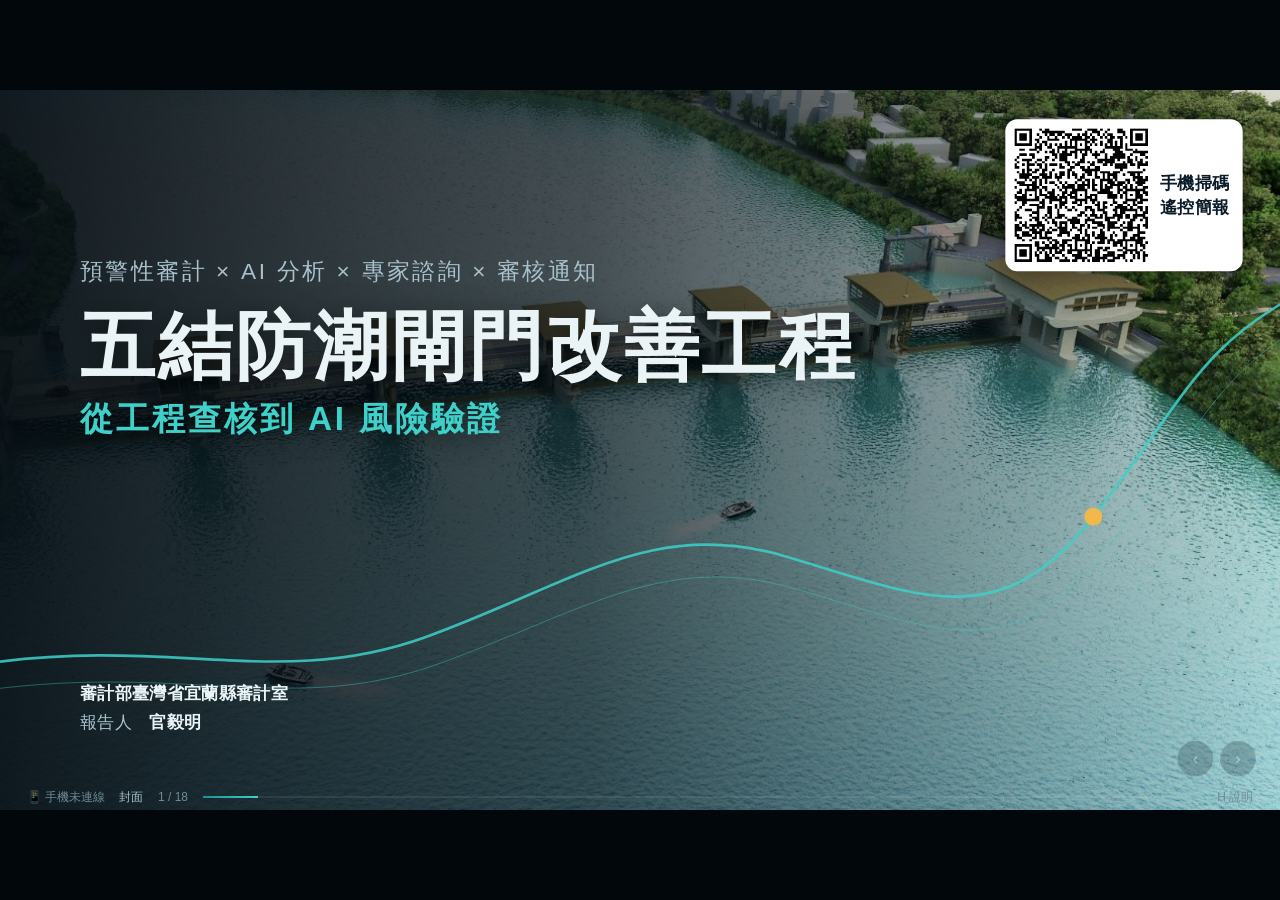
==== wujie-floodgate/index.html @ db0d7dbb "feat(wujie-floodgate): 手機可遙控 3D 模型，修正遙控器捲動與說明框 - 模型頁：手機可切換情境／視角、拖曳旋轉、縮放、開啟查核點 - 遙控器按上一步／下一步不再自動捲動；減少" ====
<!doctype html>
<html lang="zh-Hant-TW">
<head>
<meta charset="utf-8">
<meta name="viewport" content="width=device-width, initial-scale=1">
<title>五結防潮閘門改善工程｜從工程查核到 AI 風險驗證</title>
<link rel="icon" href="data:,">
<link rel="stylesheet" href="style.css">
</head>
<body>
<div id="viewport"><div id="stage">

<!-- ============ 1 封面 ============ -->
<section class="slide" id="s-cover" data-sec="封面" data-notes="主席、各位長官、同仁好。今天以宜蘭縣政府辦理的「五結防潮閘門改善工程」為例，說明我們如何從施工品質查核出發，運用 AI 與 3D 模型擴大風險洞察，再經專家驗證，最後形成審核通知。
・核心敘事：現場查核 → AI → 專家 → 審計判斷 → 審核通知">
  <div class="qrcard an fade" style="--d:1.2s"><div class="qrbox" data-size="200"></div><div class="qrtxt">手機掃碼<br>遙控簡報</div></div>
  <div class="bgimg kenburns" style="background-image:url(img/birdseye.jpg);--kb:24s"></div>
  <div class="shade"></div>
  <svg class="river" viewBox="0 0 1920 1080" fill="none">
    <path class="draw" style="--len:2600;--dur:4s;--d:.4s" d="M-20 860 C 260 820, 420 900, 640 820 S 980 640, 1180 700 S 1500 820, 1640 640 S 1800 380, 1960 300" stroke="#3fd0c9" stroke-width="4" stroke-linecap="round" opacity=".85"/>
    <path class="draw" style="--len:2600;--dur:4.6s;--d:.9s" d="M-20 900 C 280 860, 440 940, 660 860 S 1000 690, 1200 750 S 1520 870, 1660 690 S 1820 430, 1960 350" stroke="#3fd0c9" stroke-width="1.5" opacity=".4"/>
    <circle class="an fade" style="--d:3.6s" cx="1640" cy="640" r="12" fill="#f2b84b"/>
    <circle class="pulse" cx="1640" cy="640" r="12" fill="none" stroke="#f2b84b" stroke-width="3"/>
  </svg>
  <div class="t1">
    <div class="sub an" style="--d:.5s">預警性審計 × AI 分析 × 專家諮詢 × 審核通知</div>
    <h1 class="an" style="--d:.9s">五結防潮閘門改善工程<small>從工程查核到 AI 風險驗證</small></h1>
  </div>
  <div class="meta an" style="--d:1.6s">
    <b>審計部臺灣省宜蘭縣審計室</b><br>
    報告人　<b>官毅明</b>
  </div>
</section>

<!-- ============ 2 故事線 ============ -->
<section class="slide" id="s-story" data-sec="故事線" data-auto-story="1" data-notes="今天的報告不依行政文件順序，而是以案例紀錄的方式，沿著九個節點說明：為什麼查、工程是什麼、有哪些風險、現場發現什麼、如何導入 AI、專家怎麼驗證、如何形成審計判斷、審核通知提出什麼，以及希望促成的改善。重點不是展示 AI，而是說明審計人員如何用 AI 擴大風險洞察。">
  <div class="pad">
    <div class="kicker an"><span class="no">01</span>STORYLINE</div>
    <h2 class="title an" style="--d:.15s">從一個工地，追問到整條河的<em>防洪韌性</em></h2>
  </div>
  <div class="story">
    <svg width="1620" height="200" style="position:absolute;left:0;top:0" fill="none">
      <path class="draw" style="--len:1800;--dur:4.4s;--d:.4s" d="M0 55 H1620" stroke="#1d8f9a" stroke-width="4"/>
    </svg>
    <div class="node" style="left:0"><div class="dot">1</div><b>為什麼查</b><span>風險訊號</span></div>
    <div class="node" style="left:12.5%"><div class="dot">2</div><b>工程是什麼</b><span>規模與功能</span></div>
    <div class="node" style="left:25%"><div class="dot">3</div><b>有哪些風險</b><span>規劃・經濟・系統</span></div>
    <div class="node" style="left:37.5%"><div class="dot">4</div><b>現場發現</b><span>計價・品管・施工</span></div>
    <div class="node" style="left:50%"><div class="dot">5</div><b>導入 AI</b><span>3D 風險篩檢</span></div>
    <div class="node" style="left:62.5%"><div class="dot">6</div><b>專家驗證</b><span>Human in the Loop</span></div>
    <div class="node" style="left:75%"><div class="dot">7</div><b>審計判斷</b><span>證據分級</span></div>
    <div class="node gold" style="left:87.5%"><div class="dot">8</div><b>審核通知</b><span>三大改善方向</span></div>
    <div class="node gold" style="left:100%"><div class="dot">9</div><b>促成改善</b><span>長期防洪禦潮</span></div>
  </div>
  <div class="position-note an" style="--d:4.8s;bottom:120px">不是為了展示 AI，而是說明審計人員如何以 AI 擴大風險洞察，再經專家驗證，形成可落實的改善建議</div>
</section>

<!-- ============ 3 調查緣起 ============ -->
<section class="slide" id="s-why" data-sec="調查緣起" data-notes="本案是依115年度查核工作計畫，從公共工程雲端服務網篩選決標金額1,000萬元以上工程選出。這個工程決標12億7,752萬餘元，變更設計後增至16億119萬餘元，工期展延至116年11月10日。更值得注意的是，開工以來監造專技人員及專職品管人員更迭達9人次，不利品質控管。我們在115年8月17、18日實地查核，當時實際進度50.378%，略超前預定。">
  <div class="pad">
    <div class="kicker an"><span class="no">02</span>WHY THIS PROJECT</div>
    <h2 class="title an" style="--d:.15s">調查緣起：大型水利工程出現<em>多重風險訊號</em></h2>
  </div>
  <div class="grid3">
    <div class="card stat an" style="--d:.4s"><div class="k">決標金額 → 變更後經費</div><div class="v"><span class="count" data-to="16.01" data-dec="2">0</span><small>億元</small></div><div class="d">決標 12億7,752萬餘元（112年9月13日，最有利標）<br>變更設計後增至 16億119萬餘元</div></div>
    <div class="card stat warn an" style="--d:.6s"><div class="k">監造專技及專職品管人員更迭</div><div class="v"><span class="count" data-to="9">0</span><small>人次</small></div><div class="d">自113年2月16日開工起累計<br>不利工程品質控管</div></div>
    <div class="card stat teal an" style="--d:.8s"><div class="k">實際進度（115年8月17日查核日）</div><div class="v"><span class="count" data-to="50.378" data-dec="3">0</span><small>%</small></div><div class="d">預定 48.097%，超前 2.281 個百分點<br>（工期已變更追加 90 天）</div></div>
  </div>
  <svg class="timeline" viewBox="0 0 1680 150" fill="none">
    <path class="draw" style="--len:1700;--dur:2.6s;--d:1s" d="M20 60 H1660" stroke="#3fd0c9" stroke-width="4"/>
    <g font-size="22" fill="#a9c1cb" font-family="Microsoft JhengHei">
      <g class="an fade" style="--d:1.2s"><circle cx="20" cy="60" r="11" fill="#3fd0c9"/><text x="20" y="112" text-anchor="start">113.2.16 開工</text></g>
      <g class="an fade" style="--d:1.8s"><circle cx="860" cy="60" r="13" fill="#f2b84b"/><text x="860" y="30" text-anchor="middle" fill="#f2b84b" font-weight="700">115.8.17–18 實地查核</text><text x="860" y="112" text-anchor="middle">第2圍堰區全套管工程施工中</text></g>
      <g class="an fade" style="--d:2.4s"><circle cx="1380" cy="60" r="9" fill="#6f8b97"/><text x="1380" y="30" text-anchor="middle" fill="#6f8b97">116.8.7 原預計完工</text></g>
      <g class="an fade" style="--d:2.9s"><circle cx="1660" cy="60" r="11" fill="#ff6b5e"/><text x="1660" y="112" text-anchor="end" fill="#ff6b5e">116.11.10 展延後完工</text></g>
    </g>
  </svg>
</section>

<!-- ============ 4 工程介紹 ============ -->
<section class="slide" id="s-project" data-sec="工程介紹" data-notes="五結防潮閘門位於冬山河出海口，既有閘門使用近50年，結構老舊、水密性不佳。本工程拆除既有36門，新建排洪閘門4扇、調節閘門2扇及船閘2扇，閘址往上游移約20公尺。計畫總經費22億7,000萬元，由經濟部分3期核定補助。防洪標準是10年重現期洪水設計、25年洪水不溢堤，防洪檢討的目標年是2070年。">
  <div class="pad">
    <div class="kicker an"><span class="no">03</span>THE PROJECT</div>
    <h2 class="title an" style="--d:.15s">冬山河出海口：守住<em>防洪禦潮</em>的最後一道門</h2>
  </div>
  <div class="mapbox an zoom" style="--d:.3s">
    <img src="img/location.jpg" alt="五結防潮閘門位置圖">
    <div class="lbl an" style="--d:1.2s;left:470px;top:250px;border-color:#f2b84b">五結防潮閘門</div>
    <div class="lbl an" style="--d:1.5s;left:120px;top:450px">冬山河</div>
    <div class="lbl an" style="--d:1.7s;left:820px;top:120px;border-color:#2c7fb8">太平洋</div>
    <div class="lbl an" style="--d:1.9s;left:250px;top:560px;border-color:#a99cff">清水抽水站</div>
  </div>
  <figure class="inset an right" style="--d:2.4s;left:640px;top:690px;width:440px">
    <img src="img/birdseye.jpg" alt="工程模擬鳥瞰"><figcaption>完工模擬鳥瞰</figcaption>
  </figure>
  <div class="facts">
    <div class="fact an right" style="--d:.6s"><b class="num">36→8</b><span>拆除既有閘門 36 門；新建排洪閘門 4、調節閘門 2、船閘 2 扇</span></div>
    <div class="fact an right" style="--d:.8s"><b class="num">20 m</b><span>閘址調整至原址上游約 20 公尺</span></div>
    <div class="fact an right" style="--d:1s"><b class="num">22.7億</b><span>計畫總經費；經濟部 107、111、113 年分 3 期核定補助</span></div>
    <div class="fact an right" style="--d:1.2s"><b class="num">Q10/Q25</b><span>防洪標準：10 年重現期洪水設計、25 年洪水不溢堤；防洪檢討目標年 <b style="color:#f2b84b;font-family:inherit;font-size:inherit;min-width:0">2070 年</b></span></div>
    <div class="fact an right" style="--d:1.4s"><b class="num">50 年</b><span>預計使用年限；兼顧防洪禦潮、生態與觀光</span></div>
  </div>
</section>

<!-- ============ 5 工程風險 ============ -->
<section class="slide" id="s-risk" data-sec="工程風險" data-notes="我們發現真正的問題不只在施工品質，而在整個防洪體系。第一是規劃風險：Q10 設計流量前後用過6種標準，最後保守採1,088 cms 作為目標年2070年的 Q10。第二是經濟風險：益本比只有0.69。第三是系統風險：工區外1K+600周邊堤防，目標年需要 EL3.42公尺，現況只有3.20公尺，加高經費未納編。第四是極端情境：關閘期間要靠兩岸抽水站減排25 cms，卻沒有失效時的量化評估與備援。下方補充三個名詞：Q10 是10年重現期距洪水，每年約有10%機率發生，區域排水以通過 Q10 作為設計標準；益本比是總效益除以總成本，大於1才表示計畫可行，本案0.69代表每投入1元只換得約0.69元效益；冬山河屬宜蘭縣管區域排水，治理標準是通過 Q10、Q25 不溢堤，本案目標年2070年所需堤頂高，是10年重現期距洪水位再加0.5公尺。
・三則名詞說明約在進頁 2.5 秒後出現">
  <div class="pad">
    <div class="kicker an"><span class="no">04</span>RISK MAP</div>
    <h2 class="title an" style="--d:.15s">真正的問題，<em>不只在施工品質</em></h2>
  </div>
  <div class="riskmap r2">
    <svg width="1920" height="430" style="position:absolute;inset:0" fill="none" stroke-width="3">
      <path class="draw" style="--len:500;--d:.5s;--dur:1.2s" d="M850 170 C 760 150, 720 110, 700 80" stroke="#a99cff"/>
      <path class="draw" style="--len:500;--d:.7s;--dur:1.2s" d="M1070 170 C 1160 150, 1200 110, 1220 80" stroke="#f2b84b"/>
      <path class="draw" style="--len:500;--d:.9s;--dur:1.2s" d="M850 250 C 760 270, 720 310, 700 330" stroke="#ff6b5e"/>
      <path class="draw" style="--len:500;--d:1.1s;--dur:1.2s" d="M1070 250 C 1160 270, 1200 310, 1220 330" stroke="#3fd0c9"/>
    </svg>
    <div class="hub an zoom" style="--d:.2s">防洪體系<br>是否可靠？</div>
    <div class="card riskcard an left" style="--d:.9s;left:120px;top:0;border-color:rgba(169,156,255,.5)"><h3 style="color:#a99cff">規劃風險 <i>PLAN</i></h3><p>Q10 設計流量先後採 <b>6 種</b>標準，最終保守採 1,088 cms 作為目標年（<b>2070 年</b>）Q10</p></div>
    <div class="card riskcard an right" style="--d:1.1s;right:120px;top:0;border-color:rgba(242,184,75,.5)"><h3 style="color:#f2b84b">經濟風險 <i>B/C</i></h3><p>總成本 13.78 億元、總效益 9.46 億元，益本比 <b>0.69</b>，未比較不同流量方案</p></div>
    <div class="card riskcard an left" style="--d:1.3s;left:120px;top:228px;border-color:rgba(255,107,94,.5)"><h3 style="color:#ff6b5e">系統風險 <i>LEVEE</i></h3><p>工區外堤防（1K+600 周邊）堤頂 EL3.20 m，目標年（2070 年）需 EL3.42 m，加高經費<b>未納編</b></p></div>
    <div class="card riskcard an right" style="--d:1.5s;right:120px;top:228px;border-color:rgba(63,208,201,.5)"><h3 style="color:#3fd0c9">極端情境 <i>PUMP</i></h3><p>關閘期間兩岸抽水站須減排 <b>25 cms</b>；未見故障、停電、通訊或多機失效之備援</p></div>
  </div>
  <div class="layers r2 an" style="--d:2s"><span>單項施工品質</span><span class="arr">→</span><span>工程設計合理性</span><span class="arr">→</span><span class="hl">整體防洪系統韌性</span></div>
  <div class="defs">
    <div class="def an" style="--d:2.4s"><h4><b>Q10</b>是什麼？為何作為設計基準</h4><p>Q10 為 <b>10 年重現期距</b>洪水，即每年發生機率約 <b>1/10（10%）</b>的洪峰流量。區域排水以「通過 Q10 計畫洪水量」為設計標準，兼顧防洪效益與工程經濟，故以 Q10 作為閘門抗洪能力的設計基準。</p></div>
    <div class="def an" style="--d:2.7s"><h4><b>益本比</b>是什麼？小於 1 為何有風險</h4><p>益本比＝計畫<b>總效益</b>（如減少淹水損失）÷<b>總成本</b>，兩者以現值比較。<b>大於 1</b> 方表示計畫可行；<b>小於 1</b> 代表投入多於可得效益，本案 9.46÷13.78＝<b>0.69</b>，每投入 1 元僅換得約 0.69 元效益，若未比較替代方案，恐有資源配置不經濟之風險。</p></div>
    <div class="def an" style="--d:3s"><h4><b>冬山河</b>的治理標準</h4><p>冬山河屬<b>宜蘭縣管區域排水</b>，治理標準為「<b>通過 Q10 洪水、Q25 洪水不溢堤</b>」。本案基本設計所載目標年（<b>2070 年</b>）所需計畫堤頂高＝<b>10 年重現期距洪水位＋0.5 m</b>；以 1K+600 為例，EL2.92＋0.50＝<b>EL3.42 m</b>。</p></div>
  </div>
</section>

<!-- ============ 6A 現場查核：照片 ============ -->
<section class="slide" id="s-site" data-sec="現場查核" data-carousel="1" data-notes="現場查核發現4項施工缺失：管理橋營建廢棄物未清理、施工平臺電線連接處破損、鋼筋未加保護生銹嚴重、板模固定鐵件未剪除。這次我們運用自製的「施工品質缺失檢測助手」，拍照後由 AI 框選疑似缺失、判別類型，紅框就是 APP 當時回傳的結果，再由審計人員依契約與規範複核認定。另外，部分工項位於高空處或涉水處，審計人員無法直達，我們用自製的「手機遠端協助平台」，請現場人員以手機拍攝、由審計人員遠端圈選指示要看的位置。兩個工具在簡報最後會詳細說明。
・紅框為 APP 實際回傳座標；第4張（突出鐵件）未經 APP 分析，無紅框
・照片右側縮圖可點選；每5秒自動輪播">
  <div class="pad">
    <div class="kicker an"><span class="no">05</span>FIELD AUDIT</div>
    <h2 class="title an" style="--d:.15s">現場查核：<em>AI 協助判別缺失</em></h2>
  </div>
  <div class="carousel c2 an fade" style="--d:.3s">
    <figure class="on"><div class="phbg" style="background-image:url(img/defect-1.jpg)"></div><div class="ph"><img src="img/defect-1.jpg" alt=""><div class="aibox" style="top:35%;left:35%;height:60%;width:65%"><span>工地管理缺失</span></div></div><div class="aitag">🤖 AI 缺失檢測助手判別：施工廢料散落・工地管理缺失</div><figcaption>營建廢棄物未整理清潔<small>管理橋｜圖號 DHST-101｜可能風險：絆倒、墜落物等工安隱患</small></figcaption></figure>
    <figure><div class="phbg" style="background-image:url(img/defect-2.jpg)"></div><div class="ph"><img src="img/defect-2.jpg" alt=""><div class="aibox" style="top:36%;left:52%;height:34%;width:4%"><span>電線配線不當</span></div></div><div class="aitag">🤖 AI 缺失檢測助手判別：線纜未受保護・電線配線不當</div><figcaption>電線連接處破損<small>施工平臺｜圖號 DSBR-002｜可能風險：漏電、感電</small></figcaption></figure>
    <figure><div class="phbg" style="background-image:url(img/defect-3.jpg)"></div><div class="ph"><img src="img/defect-3.jpg" alt=""><div class="aibox" style="top:15%;left:2%;height:80%;width:93%"><span>鋼筋材料生銹</span></div></div><div class="aitag">🤖 AI 缺失檢測助手判別：鋼筋材料生銹與露天堆放</div><figcaption>鋼筋未加保護生銹嚴重<small>右岸鋼筋加工區｜圖號 DHRD-010｜可能風險：影響鋼筋品質與握裹</small></figcaption></figure>
    <figure><div class="phbg" style="background-image:url(img/defect-4.jpg)"></div><div class="ph"><img src="img/defect-4.jpg" alt=""></div><figcaption>未剪除留有突出鐵件<small>板模固定鐵件｜圖號 DSBR-002｜可能風險：鏽蝕滲水、人員刺傷</small></figcaption></figure>
  </div>
  <div class="thumbs t2">
    <div class="thumb on an right" style="--d:.5s"><img src="img/defect-1.jpg" alt=""><div><b>營建廢棄物</b><span>未整理清潔</span></div></div>
    <div class="thumb an right" style="--d:.65s"><img src="img/defect-2.jpg" alt=""><div><b>電線連接處</b><span>破損</span></div></div>
    <div class="thumb an right" style="--d:.8s"><img src="img/defect-3.jpg" alt=""><div><b>鋼筋</b><span>未加保護、生銹嚴重</span></div></div>
    <div class="thumb an right" style="--d:.95s"><img src="img/defect-4.jpg" alt=""><div><b>板模固定鐵件</b><span>未剪除、突出</span></div></div>
  </div>
  <div class="tools2">
    <div class="tool an" style="--d:1.2s"><div class="ic">📷</div><div><b>施工品質缺失檢測助手（AI 自製）</b><span>拍照上傳即由 AI 框選疑似缺失、判別類型，協助非稽查專業人員快速辨別</span></div></div>
    <div class="tool an" style="--d:1.5s"><div class="ic">📡</div><div><b>手機遠端協助平台（AI 自製）</b><span>高空處、涉水處等審計人員無法直達之場域，由現場人員手機拍攝、審計人員遠端圈選指示</span></div></div>
    <div class="more an fade" style="--d:1.8s">詳細說明<br>見文末 →</div>
  </div>
</section>

<!-- ============ 7 查核升級 ============ -->
<section class="slide" id="s-pivot" data-sec="查核升級" data-notes="這是本案的關鍵轉折。傳統的監督型查核問的是：有沒有依圖施工、有沒有重複計價、品質符不符合契約。但現場缺失讓我們產生新的疑問：設計基準合不合理？完工後防洪效果夠不夠？還有哪些系統性風險沒有被處理？於是我們從現場缺失出發，產生疑問、擴大分析，建立風險假設。
・按 → 逐步顯示下方四個環節">
  <div class="pad">
    <div class="kicker an"><span class="no">06</span>THE PIVOT</div>
    <h2 class="title an" style="--d:.15s">關鍵轉折：從<em>查缺失</em>，走向<em>找風險</em></h2>
  </div>
  <div class="versus">
    <div class="card col an left" style="--d:.3s"><h3>監督型查核</h3><ul>
      <li>是否依圖施工？</li><li>是否重複計價？</li><li>品質是否符合契約？</li></ul></div>
    <div class="mid an fade" style="--d:.9s"><svg width="110" height="110" viewBox="0 0 110 110"><path class="draw" style="--len:200;--d:1s;--dur:1s" d="M10 55 H95 M70 28 L97 55 L70 82" stroke="#f2b84b" stroke-width="7" fill="none" stroke-linecap="round" stroke-linejoin="round"/></svg></div>
    <div class="card col ins an right" style="--d:1.2s"><h3>洞察型查核</h3><ul>
      <li>設計基準（Q10 流量）是否合理？</li><li>完工後防洪效果是否足夠？</li><li>還有哪些系統性風險未被處理？</li></ul></div>
  </div>
  <div class="chain"><span data-step="1">現場缺失</span><i data-step="1">→</i><span data-step="2">產生疑問</span><i data-step="2">→</i><span data-step="3">擴大分析</span><i data-step="3">→</i><span data-step="4">建立風險假設</span></div>
</section>

<!-- ============ 8A 導入 AI ============ -->
<section class="slide" id="s-ai" data-calc="1" data-sec="AI × 3D" data-notes="我們把基本設計水理成果、20公尺 DTM 數值地形、NLSC 正射影像與官方3D建物，以及工程設計圖說放進同一個空間。AI 協助整理參數、建立情境、比對版本和撰寫程式。以整理參數為例，畫面會短暫顯示「採用現況 Q25、1,088 cms 作為目標年2070年堤防保護能力依據」的合理性評估：目標年 Q10 等於現況 Q25，是現況 Q10 的1.16倍；1K+600 所需堤頂 EL2.92 加 0.5 等於 EL3.42，現況 3.20，出水高只有 0.28 公尺，需加高 0.22 公尺。結論是方向合理，但屬超標保守設計。接著，用 Three.js 建成區域16×16公里、工程細部0.4×0.4公里的模型，輸出工程前後水位比較、堤頂出水高、抽水依賴與可能影響區位。要特別強調：AI 只協助篩檢、比對與視覺化，不取代正式水理計算與專業判斷。
・計算式約在進頁 3 秒後自動顯示 12 秒；點「整理參數」可再開啟，點計算式可關閉
・粒子流動僅為視覺效果，不代表流速">
  <div class="pad">
    <div class="kicker an"><span class="no">07</span>AI × 3D</div>
    <h2 class="title an" style="--d:.15s">導入 AI：把報告裡的數字，放回<em>真實地形</em></h2>
  </div>
  <div class="pipe">
    <svg width="1920" height="640" style="position:absolute;inset:0" fill="none">
      <defs><linearGradient id="pg" x1="0" x2="1"><stop offset="0" stop-color="#3fd0c9"/><stop offset=".5" stop-color="#a99cff"/><stop offset="1" stop-color="#f2b84b"/></linearGradient></defs>
      <path id="flowpath" class="draw" style="--len:1500;--d:.6s;--dur:2.2s" d="M500 250 C 600 250, 620 250, 720 250 M1000 250 C 1100 250, 1120 250, 1220 250" stroke="url(#pg)" stroke-width="3" stroke-dasharray="8 10"/>
      <g class="an fade" style="--d:2s">
        <circle r="7" fill="#3fd0c9"><animateMotion dur="1.8s" repeatCount="indefinite" path="M500 250 H720"/></circle>
        <circle r="7" fill="#3fd0c9"><animateMotion dur="1.8s" begin=".9s" repeatCount="indefinite" path="M500 250 H720"/></circle>
        <circle r="7" fill="#f2b84b"><animateMotion dur="1.8s" repeatCount="indefinite" path="M1000 250 H1220"/></circle>
        <circle r="7" fill="#f2b84b"><animateMotion dur="1.8s" begin=".9s" repeatCount="indefinite" path="M1000 250 H1220"/></circle>
      </g>
    </svg>
    <div class="pcol" style="left:120px">
      <h4 class="an" style="--d:.3s">資料輸入</h4>
      <div class="pitem an left" style="--d:.4s">基本設計水理成果<small>工程前後 1K+600 水位</small></div>
      <div class="pitem an left" style="--d:.5s">2025 版 20 m DTM<small>EPSG:3826／TWVD2001</small></div>
      <div class="pitem an left" style="--d:.6s">NLSC 正射影像與 3D 建物<small>官方 3D Tiles 線上介接</small></div>
      <div class="pitem an left" style="--d:.7s">工程設計圖說<small>閘門、堤防、道路配置</small></div>
    </div>
    <div class="pcol ai" style="left:770px;width:230px">
      <h4 class="an" style="--d:.9s">AI 輔助</h4>
      <div class="pitem an zoom calc-trigger" style="--d:1s">整理參數<small>點我看計算式</small></div>
      <div class="pitem an zoom" style="--d:1.15s">建立情境</div>
      <div class="pitem an zoom" style="--d:1.3s">比對版本</div>
      <div class="pitem an zoom" style="--d:1.45s">撰寫程式</div>
    </div>
    <div class="pcol" style="left:1050px;width:170px">
      <h4 class="an" style="--d:1.6s;color:#a9c1cb">3D 模擬</h4>
      <div class="pitem an zoom" style="--d:1.7s;text-align:center">Three.js<small>16×16 km<br>0.4×0.4 km</small></div>
    </div>
    <div class="pcol out" style="left:1290px;width:510px">
      <h4 class="an" style="--d:1.9s">風險輸出</h4>
      <div class="pitem an right" style="--d:2s">工程前後 1K+600 水位比較</div>
      <div class="pitem an right" style="--d:2.15s">堤頂出水高與 0.50 m 原則差距</div>
      <div class="pitem an right" style="--d:2.3s">抽水站依賴與閘門失效情境</div>
      <div class="pitem an right" style="--d:2.45s">可能影響區位（建物 X／Y 篩檢）</div>
    </div>
  </div>
  <div class="calcpop" aria-live="polite">
    <div class="ch">AI 輔助整理參數｜「採用現況 Q25（1,088 cms）作為目標年（2070）堤防保護能力依據」之合理性評估</div>
    <div class="cgrid">
      <div class="cbox">
        <div class="cl">設定</div><div class="cf">設計標準　Z<sub>req</sub> ≥ h(Q10)＋0.5 m（出水高）；且 h(Q25) ≤ Z（不溢堤）</div>
        <div class="cl">目標年流量</div><div class="cf">Q<sub>2070,Q10</sub>＝現況 Q25＝<b>1,088 cms</b>＝1.16 × 現況 Q10（938 cms）</div>
        <div class="cl">洪水位</div><div class="cf">h＝f(Q, 斷面, 外水位 EL2.66 m)</div>
        <div class="cl">① 堤頂高（1K+600）</div><div class="cf">Z<sub>req</sub>＝2.92＋0.50＝<b>EL3.42 m</b><br>F<sub>現況</sub>＝3.20−2.92＝<b class="bad">0.28 m＜0.5 m　不符</b><br>ΔZ＝3.42−3.20＝<b class="bad">＋0.22 m（需加高）</b><br>不溢堤：h(1,088)＝2.92＜3.20　<b class="ok">符合</b></div>
        <div class="cl">② 閘門排洪</div><div class="cf">q＝1,088÷183 m＝<b>5.95 cms/m</b>；6 道全開可通過；改建後洪水位降低 0.10～0.13 m（通水遮斷率 20.7%→8.6%）</div>
        <div class="cl">③ 關閘禦潮</div><div class="cf">高地洪水 750 cms、抽水站減排 25 cms、內水 EL2.46 m、防潮標準 EL3.0 m</div>
      </div>
      <div class="cbox judge">
        <div class="jt">評估結論</div>
        <div class="jv">方向合理，惟屬<b>「超標保守設計」</b></div>
        <div class="jok">合理：規劃階段既定假設；現況 Q10→Q25 增幅 1.16 倍（＋16%），與氣候變遷短延時降雨增幅（＋10～20%）量級相符；演算鏈完整</div>
        <div class="jng">待檢討：現況 Q25 與目標年 Q10 統計意涵不同；等於將治理標準由 Q10 提升至 Q25，須經核定並反映經費；1K+600 即暴露此矛盾</div>
      </div>
    </div>
  </div>
  <div class="position-note an" style="--d:2.8s">AI 模型定位：協助風險篩檢、資料交叉比對及視覺化 —— <b style="color:#f2b84b">不取代正式水理計算與專業判斷</b></div>
</section>

<!-- ============ 8B 主模型即時操作 ============ -->
<section class="slide" id="s-live1" data-sec="AI × 3D" data-model="8771" data-model-path="/model/" data-model-rel="models/risk/model/" data-fallback="media/shots/risk-1088-before.jpg" data-notes="這是實際執行的模型。以目標年2070年 Q10 1,088 cms 為例，施作前1K+600水位 EL3.17公尺，施作後 EL2.92公尺；現況堤頂 EL3.20公尺，出水高只剩0.28公尺。請注意，這是靜態篩檢，不是一維或二維非恆定流水理模式，紅色建物也不等於實際受災戶數；750 cms 是關閘操作歷程峰，不能跟775直接相減算效益。
・操作：右側快捷列點 1088，再點「前」「後」切換；可用「閘門近景」「垂直俯視」
・換頁前先點模型外任一處，鍵盤才會回到簡報
・官方3D建物須連網；斷線時建物不顯示">
  <div class="modelhead"><div class="kicker an"><span class="no">07</span>LIVE MODEL｜3D 淹水風險互動模型</div></div>
  <div class="modelwrap an fade" style="--d:.2s"><div class="fallback" data-msg="模型載入中…（離線時顯示預錄畫面）"></div><span class="live">LIVE｜Three.js</span></div>
  <div class="modelside">
    <div class="card an right" style="--d:.4s;padding:20px 22px">
      <table class="sctable">
        <tr><th>Q10 情境</th><th>洪峰</th><th>施作前</th><th>施作後</th></tr>
        <tr><td class="n">一般治理 2020</td><td>775</td><td>2.91</td><td>2.79</td></tr>
        <tr><td class="n">天然現況 2020</td><td>938</td><td>3.05</td><td>2.86*</td></tr>
        <tr class="hl"><td class="n">目標年 2070</td><td>1,088</td><td>3.17</td><td>2.92</td></tr>
        <tr><td class="n">關閘禦潮</td><td>750</td><td>—</td><td>2.46†</td></tr>
      </table>
      <div class="hint" style="font-size:16px;margin-top:10px;color:#6f8b97">單位：cms、EL m（1K+600）。* 線性篩檢內插。† 操作歷程最高內水，非 1K+600，不得與 775 直接計算改善效益。堤頂 EL3.20 m。</div>
    </div>
    <div class="hint an right" style="--d:.6s">操作：右側快捷列 <b>775／750／1088</b> 切流量，<b>前／後</b> 切工程施作前後；拖曳旋轉、滾輪縮放。</div>
  </div>
</section>

<!-- ============ 影片 A ============ -->
<section class="slide" id="s-filmA" data-sec="影片A" data-film="a" data-notes="（播放影片，無需口述。）接下來用一段影片，說明模型是怎麼一步步做出來的。
・進頁自動播放；空白鍵暫停、C 字幕、R 從頭">
  <div class="film paused" data-film-id="a">
    <div class="ftitle"><b>影片 A</b>從施工查核疑問，到 AI × 3D 風險驗證</div>
    <div class="chap"><div class="c1"></div><div class="c2"></div></div>

    <div class="scene" data-scene="a1">
      <div class="shotimg kenburns" style="background-image:url(img/site-aerial.jpg);--kb:14s"></div>
      <div class="shade" style="position:absolute;inset:0;background:radial-gradient(circle at 50% 46%,rgba(0,0,0,.1),rgba(3,10,15,.78) 70%)"></div>
      <span class="real" style="left:60px;top:100px">實景｜115.8.17 工區空拍</span>
      <svg style="position:absolute;inset:0" viewBox="0 0 1920 1080" fill="none">
        <g font-family="Microsoft JhengHei" font-weight="800" text-anchor="middle">
          <g class="an zoom" style="--d:1.2s"><circle cx="960" cy="480" r="150" stroke="#eaf4f7" stroke-width="4"/><text x="960" y="490" font-size="38" fill="#fff">施工品質</text></g>
          <g class="an zoom" style="--d:4s"><circle cx="960" cy="480" r="270" stroke="#f2b84b" stroke-width="4" stroke-dasharray="14 10"/><text x="960" y="232" font-size="38" fill="#f2b84b">設計合理性</text></g>
          <g class="an zoom" style="--d:7s"><circle cx="960" cy="480" r="400" stroke="#3fd0c9" stroke-width="5"/><text x="960" y="102" font-size="40" fill="#3fd0c9">系統韌性</text></g>
        </g>
      </svg>
    </div>

    <div class="scene" data-scene="a2">
      <div style="position:absolute;left:100px;top:170px;width:820px" class="chipcol">
        <div class="kicker an">分工：AI 加速、專業判斷</div>
        <div class="chip an left" style="--d:.4s;font-size:30px;padding:20px 24px">① 資料整理<small>報告表列值、口徑逐項建檔</small></div>
        <div class="chip an left" style="--d:1.6s;font-size:30px;padding:20px 24px">② 地形網格<small>20 m DTM → 40 m 分析格網、EPSG:3826</small></div>
        <div class="chip an left" style="--d:2.8s;font-size:30px;padding:20px 24px">③ 三維渲染<small>Three.js／WebGL 場景、閘門與堤防物件</small></div>
        <div class="chip an left" style="--d:4s;font-size:30px;padding:20px 24px">④ 驗證與報告<small>資料測試、來源與限制、Word 說明書</small></div>
      </div>
      <div class="glass an right" style="--d:1s;left:1000px;top:170px;width:820px">
        <div class="kicker" style="font-size:20px;margin-bottom:12px">主模型原始碼（ZIP 實際檔案）</div>
        <div class="code">
public/model/<br>
├ index.html <span class="c">// 模型頁面與工具列</span><br>
├ assets/<span class="k">app.js</span> <span class="c">// Three.js 場景主體（IIFE）</span><br>
├ assets/model-data.js <span class="c">// WUJIE_MODEL_DATA</span><br>
├ assets/regional-data.js <span class="c">// 16×16 km 區域資料</span><br>
├ assets/flow-event.js <span class="c">// 水位歷程計算（UMD）</span><br>
├ data/<span class="k">scenarios.json</span> <span class="c">// 情境、出處、限制</span><br>
└ tests/*.test.mjs <span class="c">// 4 通過／1 失敗*</span>
        </div>
        <div style="font-size:17px;color:#6f8b97;margin-top:12px">* 失敗項為伺服器端渲染未編譯（缺 dist/server），非模型資料錯誤。</div>
      </div>
    </div>

    <div class="scene" data-scene="a3">
      <span class="demo" style="left:60px;top:100px">流程重建示意</span>
      <div class="a3grid" style="position:absolute;left:90px;right:90px;top:200px;display:grid;grid-template-columns:repeat(4,1fr);gap:26px">
        <div class="chipcol an" style="--d:.3s"><div class="kicker">水理與水文</div><div class="chip ok">基本設計水理成果<small>工程前後 1K+600 水位</small></div><div class="chip need">原始水理模式輸入輸出<small>SOBEK 等可稽核檔案、校正驗證</small></div></div>
        <div class="chipcol an" style="--d:1.2s"><div class="kicker">斷面與高程</div><div class="chip ok">1K+600 堤頂 EL3.20 m<small>基本設計 4.11 河道水理分析</small></div><div class="chip need">實測斷面與水準測量<small>堤頂、河床、門檻高程</small></div></div>
        <div class="chipcol an" style="--d:2.1s"><div class="kicker">閘門與抽排操作</div><div class="chip ok">關閘與閘門失效情境<small>關閘約 6 小時</small></div><div class="chip need">抽水站操作與故障演練紀錄<small>減排 25 cms 實際執行</small></div></div>
        <div class="chipcol an" style="--d:3s"><div class="kicker">審查與經濟</div><div class="chip ok">基本設計審查紀錄<small>6 種 Q10 設計值</small></div><div class="chip need">益本比計算明細<small>折現率、年限、替代方案、敏感度</small></div></div>
      </div>
      <svg style="position:absolute;left:0;top:700px" width="1920" height="200" fill="none">
        <path class="draw" style="--len:1800;--d:4s;--dur:2.5s" d="M200 40 C 600 160, 1300 160, 1720 40" stroke="#3fd0c9" stroke-width="3" stroke-dasharray="6 10"/>
        <text class="an fade" style="--d:5.5s" x="960" y="170" text-anchor="middle" font-size="30" fill="#eaf4f7" font-family="Microsoft JhengHei" font-weight="700">每一個數字都要回到正式成果與原始紀錄</text>
      </svg>
    </div>

    <div class="scene" data-scene="a4">
      <span class="demo" style="left:60px;top:100px">示意歷線（依報告情境標示，非實測）</span>
      <svg style="position:absolute;left:80px;top:150px" width="1150" height="700" viewBox="0 0 1150 700" fill="none" font-family="Microsoft JhengHei">
        <rect class="an fade" style="--d:2.5s" x="290" y="40" width="190" height="560" fill="rgba(255,107,94,.12)"/>
        <rect class="an fade" style="--d:3.2s" x="480" y="40" width="570" height="560" fill="rgba(63,208,201,.08)"/>
        <text class="an fade" style="--d:2.5s" x="385" y="76" fill="#ff6b5e" font-size="24" text-anchor="middle" font-weight="700">關閘約 6 小時</text>
        <text class="an fade" style="--d:3.2s" x="765" y="76" fill="#3fd0c9" font-size="24" text-anchor="middle" font-weight="700">內水高於外水 0.3 m 起洩水約 18 小時</text>
        <path d="M60 600 H1090 M60 600 V30" stroke="#6f8b97" stroke-width="2"/>
        <text x="1090" y="640" fill="#6f8b97" font-size="20" text-anchor="end">時間（小時，示意）</text>
        <text x="70" y="24" fill="#6f8b97" font-size="20">水位 EL m</text>
        <path class="draw" style="--len:1400;--d:.5s;--dur:3s" d="M60 420 C 150 330, 240 180, 330 175 S 470 330, 560 420 S 760 520, 860 430 S 1000 300, 1090 320" stroke="#2c7fb8" stroke-width="5"/>
        <text class="an fade" style="--d:2s" x="330" y="160" fill="#7fc0ff" font-size="24" text-anchor="middle">外水峰 EL2.66</text>
        <path class="draw" style="--len:1400;--d:1.5s;--dur:3s" d="M60 520 C 200 500, 300 420, 420 260 S 520 250, 600 330 S 900 470, 1090 500" stroke="#f2b84b" stroke-width="5"/>
        <text class="an fade" style="--d:3.6s" x="430" y="240" fill="#f2b84b" font-size="24">內水最高 EL2.46（操作歷程峰）</text>
        <g class="an fade" style="--d:4.4s"><path d="M720 560 V470" stroke="#a99cff" stroke-width="5" marker-end="url(#ar)"/><text x="740" y="560" fill="#a99cff" font-size="24">抽水站減排 25 cms</text></g>
        <defs><marker id="ar" viewBox="0 0 10 10" refX="5" refY="5" markerWidth="5" markerHeight="5" orient="auto"><path d="M0 0 L10 5 L0 10z" fill="#a99cff"/></marker></defs>
      </svg>
      <div class="chipcol" style="position:absolute;left:1290px;right:80px;top:170px">
        <div class="kicker an" style="--d:5s">三種口徑，不可混算</div>
        <div class="chip an right" style="--d:5.6s;font-size:26px"><b class="num" style="color:#f2b84b">750 cms</b>　關閘期間高地洪峰<small>新建閘門禦潮操作</small></div>
        <div class="chip an right" style="--d:6.6s;font-size:26px"><b class="num" style="color:#3fd0c9">775 cms</b>　通過閘址 Q10 計畫洪水量<small>一般治理計畫洪水量</small></div>
        <div class="chip an right" style="--d:7.6s;font-size:26px"><b class="num" style="color:#ff6b5e">1,088 cms</b>　目標年（2070 年）Q10<small>以現況 Q25 保守採計</small></div>
      </div>
    </div>

    <div class="scene" data-scene="a5">
      <div class="shotimg kenburns" style="background-image:url(media/shots/risk-00-start.jpg);--kb:14s;transform-origin:62% 50%"></div>
      <span class="real" style="left:60px;top:100px">實際運行畫面｜主模型本機執行</span>
      <div class="glass an right" style="--d:1.5s;right:80px;top:200px;width:560px">
        <div class="kicker" style="font-size:20px;margin-bottom:10px">場景規格</div>
        <div class="chipcol">
          <div class="chip">區域 16×16 km（256 km²）<small>以改善閘門設計軸線中點為中心</small></div>
          <div class="chip">工程細部 0.4×0.4 km<small>閘門、堤防、道路、橋梁</small></div>
          <div class="chip">EPSG:3826／TWVD2001<small>20 m DTM、40 m 分析格網</small></div>
          <div class="chip">NLSC 宜蘭縣分棟 3D Tiles<small>依視角線上載入，不封裝官方 GLB</small></div>
        </div>
      </div>
    </div>

    <div class="scene" data-scene="a6">
      <div class="shotimg" style="background-image:url(media/shots/risk-775-before.jpg)"></div>
      <div class="xfade" style="background-image:url(media/shots/risk-775-after.jpg);--d:3s;--xd:1s"></div>
      <div class="xfade" style="background-image:url(media/shots/risk-1088-before.jpg);--d:6s;--xd:1s"></div>
      <div class="xfade" style="background-image:url(media/shots/risk-1088-after.jpg);--d:9s;--xd:1s"></div>
      <span class="real" style="left:470px;top:100px">實際運行畫面｜情境切換</span>
      <div class="glass" style="right:80px;top:300px;width:470px;height:250px">
        
        <div style="position:absolute;inset:24px 30px" class="rd">
          <div class="rdi" style="--d:0s"><div class="kicker" style="font-size:20px">Q10 一般治理 775 cms</div><div class="num" style="font-size:72px;font-weight:700">施作前 EL2.91</div></div>
          <div class="rdi" style="--d:3s"><div class="kicker" style="font-size:20px">Q10 一般治理 775 cms</div><div class="num" style="font-size:72px;font-weight:700;color:#3fd0c9">施作後 EL2.79</div></div>
          <div class="rdi" style="--d:6s"><div class="kicker" style="font-size:20px;color:#ff6b5e">目標年（2070）Q10 1,088 cms</div><div class="num" style="font-size:72px;font-weight:700">施作前 EL3.17</div></div>
          <div class="rdi" style="--d:9s"><div class="kicker" style="font-size:20px;color:#ff6b5e">目標年（2070）Q10 1,088 cms</div><div class="num" style="font-size:72px;font-weight:700;color:#f2b84b">施作後 EL2.92</div></div>
        </div>
      </div>
      <div class="an zoom" style="--d:7.5s;position:absolute;right:80px;top:590px;width:470px;padding:16px 20px;border:4px solid #ff6b5e;border-radius:14px;color:#ff6b5e;font-size:30px;font-weight:900;text-align:center;background:rgba(40,5,5,.8);transform:rotate(-3deg)">靜態風險篩檢<br><span style="font-size:20px;font-weight:600">SCREENING ONLY｜非正式水理求解</span></div>
    </div>

    <div class="scene" data-scene="a7">
      <div style="position:absolute;left:100px;top:170px;width:1000px" class="chipcol">
        <div class="kicker an">封存：來源・版本・限制</div>
        <div class="chip an left" style="--d:.5s">每個水位都附出處<small>例：1,088 cms 為報告列值；938 cms 施作後為篩檢內插（明示）</small></div>
        <div class="chip an left" style="--d:1.3s">版本可追溯<small>主模型 20260904-q10-operation-v11；查核模型 2026-08-30 證據包</small></div>
        <div class="chip an left" style="--d:2.1s">限制寫進畫面<small>靜態篩檢；建物 X／Y 為部分範圍，不等於受災戶數</small></div>
        <div class="chip an left" style="--d:2.9s">測試誠實揭露<small>淹水模型 4 通過／1 失敗；查核模型 0 通過／2 失敗（測試與現行資料結構不一致）</small></div>
      </div>
      <svg style="position:absolute;left:1150px;top:200px" width="680" height="640" fill="none">
        <path class="draw" style="--len:900;--d:3.6s;--dur:2s" d="M40 80 C 300 80, 340 300, 600 320 M40 320 H600 M40 560 C 300 560, 340 340, 600 320" stroke="#3fd0c9" stroke-width="4"/>
        <circle class="an zoom" style="--d:5.4s" cx="600" cy="320" r="34" fill="#f2b84b"/>
        <text class="an fade" style="--d:5.8s" x="420" y="420" fill="#f2b84b" font-size="30" font-family="Microsoft JhengHei" font-weight="800" text-anchor="middle">可信的審計輔助證據</text>
      </svg>
    </div>

    <div class="sub"></div>
    <button class="bigplay" aria-label="播放">▶</button>
    <div class="ctrl"><button data-act="play" aria-label="播放或暫停">▶</button><button data-act="restart" aria-label="從頭播放">⟲</button><button data-act="cc" aria-label="字幕開關">字幕</button><div class="track"><i></i></div><div class="time">0:00 / 0:00</div></div>
  </div>
</section>

<!-- ============ 9A 專家諮詢 ============ -->
<section class="slide" id="s-expert" data-sec="專家諮詢" data-notes="AI 不是答案。我們請水利專家檢視問題設定。專家指出：把現況 Q25 直接當未來 Q10 的論證偏弱；既然採1,088 cms 高標準，堤防就必須全段加高，卻沒有編列預算；閘門通洪750對計畫775 cms 的缺口要靠抽水站補，經濟合理性值得檢討。前三項已納入審核通知。另外專家提到曼寧 N 值前後不一、未以實測事件律定，因需要原始模式檔案查證，目前列為待補證。專家也建議模擬應聚焦保護標準，我們據此修正了模型的呈現方式。
・專家所稱抽水站約8億元、占閘門造價61.5%，未列入審核通知，口述時請註明為專家意見">
  <div class="pad">
    <div class="kicker an"><span class="no">08</span>HUMAN IN THE LOOP</div>
    <h2 class="title an" style="--d:.15s">AI 不是答案：讓<em>專家</em>檢驗問題設定</h2>
  </div>
  <svg class="loop" viewBox="0 0 760 620" fill="none" font-family="Microsoft JhengHei" font-weight="700" text-anchor="middle">
    <circle class="draw" style="--len:1300;--d:.5s;--dur:2.4s" cx="380" cy="300" r="200" stroke="#1d8f9a" stroke-width="5" stroke-dasharray="1300"/>
    <g class="an zoom" style="--d:.6s"><circle cx="380" cy="100" r="78" fill="#1a1740" stroke="#a99cff" stroke-width="3"/><text x="380" y="92" font-size="28" fill="#a99cff">AI</text><text x="380" y="126" font-size="22" fill="#eaf4f7">提出風險假設</text></g>
    <g class="an zoom" style="--d:1.2s"><circle cx="580" cy="300" r="78" fill="#0f2f2d" stroke="#3fd0c9" stroke-width="3"/><text x="580" y="292" font-size="28" fill="#3fd0c9">專家</text><text x="580" y="326" font-size="22" fill="#eaf4f7">檢驗參數設定</text></g>
    <g class="an zoom" style="--d:1.8s"><circle cx="380" cy="500" r="78" fill="#2f2510" stroke="#f2b84b" stroke-width="3"/><text x="380" y="492" font-size="28" fill="#f2b84b">審計</text><text x="380" y="526" font-size="22" fill="#eaf4f7">形成判斷</text></g>
    <g class="an zoom" style="--d:2.4s"><circle cx="180" cy="300" r="78" fill="#13242e" stroke="#a9c1cb" stroke-width="3"/><text x="180" y="292" font-size="28" fill="#a9c1cb">修正</text><text x="180" y="326" font-size="22" fill="#eaf4f7">模型解讀</text></g>
    <text class="an fade" style="--d:3s" x="380" y="310" font-size="26" fill="#eaf4f7">交叉驗證</text>
  </svg>
  <div class="experts">
    <div class="ex an right" style="--d:.8s"><b>設計流量依據偏弱 <span class="tag a">已納入通知</span></b><p>現況 Q25（1,088 cms）直接轉為未來 Q10，缺乏趨勢分析或 CDTR 氣候情境支撐</p></div>
    <div class="ex an right" style="--d:1.1s"><b>堤防須全段加高 <span class="tag a">已納入通知</span></b><p>採 1,088 cms（目標年 2070）高標準，卻未編列配套堤防加高預算，形成計畫完整性缺口</p></div>
    <div class="ex an right" style="--d:1.4s"><b>閘門通洪 750 vs 計畫 775 cms <span class="tag a">已納入通知</span></b><p>25 cms 缺口仰賴抽水站，專家質疑配置之經濟合理性</p></div>
    <div class="ex an right" style="--d:1.7s"><b>水理參數未律定驗證 <span class="tag d">待補證</span></b><p>曼寧 N 值前後不一、未以實測颱風事件律定，需原始模式檔案查證</p></div>
    <div class="ex an right" style="--d:2s"><b>模擬應聚焦保護標準 <span class="tag c">修正模型</span></b><p>超出計畫保護標準即會淹水為客觀事實；應強調僅建閘門、未加高堤防時之風險</p></div>
  </div>
</section>

<!-- ============ 9B 查核證據模型 ============ -->
<section class="slide" id="s-live2" data-sec="專家諮詢" data-model="8772" data-model-path="/model/" data-model-rel="models/audit/model/" data-fallback="media/shots/audit-view-1-斜視.jpg" data-notes="第二個模型把五個風險查核點放到工區現場：目標年內外水條件、1K+600堤岸安全餘裕、極端洪潮越波、閘門多門失效，以及閘門與抽水站聯合操作。每個查核點都依 A 到 D 分級標示證據強度：A 是正式文件，B 是可重現推導，C 是空間判釋，D 是待補證、不得表述為已證實成果。
・操作：上方視角按鈕；點「？1～？5」或「風險查核點明細」
・多門失效水位 2.46/2.69/3.10/3.70 m 為設計情境，不代表現場預報">
  <div class="modelhead"><div class="kicker an"><span class="no">08</span>LIVE MODEL｜查核證據 3D 模型・五個風險查核點</div></div>
  <div class="modelwrap an fade" style="--d:.2s"><div class="fallback" data-msg="模型載入中…（離線時顯示預錄畫面）"></div><span class="live">LIVE｜Three.js</span></div>
  <div class="modelside">
    <div class="card an right" style="--d:.4s;padding:18px 20px">
      <div class="kicker" style="font-size:18px;margin-bottom:10px">證據分級（查核模型定義）</div>
      <div class="grades" style="grid-template-columns:1fr 1fr">
        <div class="grade" style="color:#6fd38f"><b>A</b><span>直接佐證</span><small>正式文件頁碼、表號、圖號</small></div>
        <div class="grade" style="color:#3fd0c9"><b>B</b><span>可重現推導</span><small>由 A 級資料經公開算式推導</small></div>
        <div class="grade" style="color:#f2b84b"><b>C</b><span>輔助判釋</span><small>影像、模型量體與空間關聯</small></div>
        <div class="grade" style="color:#ff6b5e"><b>D</b><span>限制／待補證</span><small>不得表述為已證實成果</small></div>
      </div>
    </div>
    <div class="hint an right" style="--d:.6s;font-size:19px;line-height:1.7">
      <b>AUD-01</b> 目標年（2070）內外水條件一致性<br>
      <b>AUD-02</b> 1K+600 局部堤岸安全餘裕不足<br>
      <b>AUD-03</b> 極端洪潮複合越波與界面<br>
      <b>AUD-04</b> 閘門多門失效與共同原因失效<br>
      <b>AUD-05</b> 閘門與抽水站聯合操作依賴
    </div>
  </div>
</section>

<!-- ============ 影片 B ============ -->
<section class="slide" id="s-filmB" data-sec="影片B" data-film="b" data-notes="（播放影片，無需口述。）接著用影片說明，模型成果如何經過專家檢驗與證據分級，轉成審計意見與審核通知。">
  <div class="film paused" data-film-id="b">
    <div class="ftitle"><b>影片 B</b>由模型成果到審核通知</div>
    <div class="chap"><div class="c1"></div><div class="c2"></div></div>

    <div class="scene" data-scene="b1">
      <div class="shotimg kenburns" style="background-image:url(media/shots/audit-view-1-斜視.jpg);--kb:14s"></div>
      <span class="real" style="left:60px;top:100px">實際運行畫面｜查核證據模型</span>
      <div class="glass an right" style="--d:1.5s;right:70px;top:170px;width:640px">
        <div class="kicker" style="font-size:20px;margin-bottom:10px">五個風險查核點</div>
        <div class="chipcol">
          <div class="chip an" style="--d:2s">AUD-01　目標年（2070）內外水條件一致性<small>A 級文件事實＋C 級風險定位</small></div>
          <div class="chip an" style="--d:2.6s">AUD-02　1K+600 局部堤岸安全餘裕<small>A＋B 級差值推導＋C 級代表位置</small></div>
          <div class="chip an" style="--d:3.2s">AUD-03　極端洪潮越波與系統界面<small>A 級文件情境＋C 級界面判釋</small></div>
          <div class="chip an" style="--d:3.8s">AUD-04　閘門多門失效・共同原因<small>A 級文件情境＋C 級風險研判</small></div>
          <div class="chip an" style="--d:4.4s">AUD-05　閘門與抽水站聯合操作<small>A 級文件數值＋C 級依賴研判</small></div>
        </div>
        <div class="an fade" style="--d:5.4s;margin-top:14px;font-size:20px;color:#f2b84b">狀態：風險線索，待正式水理重算</div>
      </div>
    </div>

    <div class="scene" data-scene="b2">
      <div style="position:absolute;left:100px;right:100px;top:160px">
        <div class="kicker an">專家諮詢矩陣（會議紀錄）</div>
        <table class="an" style="--d:.4s;width:100%;margin-top:22px;border-collapse:separate;border-spacing:0 14px;font-size:32px">
          <tr style="color:#6f8b97;font-size:20px"><td style="padding:0 18px">議題</td><td>專家意見</td><td style="width:330px">審計處理</td></tr>
          <tr class="an left" style="--d:1.2s;background:rgba(13,32,45,.9)"><td style="padding:24px 22px;font-weight:800;width:260px">設計流量依據</td><td>現況 Q25 直接轉未來 Q10，論證偏弱</td><td><span class="tag a">審核通知 一(二)</span></td></tr>
          <tr class="an left" style="--d:2.4s;background:rgba(13,32,45,.9)"><td style="padding:24px 22px;font-weight:800;width:260px">堤防完整性</td><td>目標年（2070）1,088 cms 下堤頂缺口 22 公分，須全段加高</td><td><span class="tag a">審核通知 一(三)</span></td></tr>
          <tr class="an left" style="--d:3.6s;background:rgba(13,32,45,.9)"><td style="padding:24px 22px;font-weight:800;width:260px">閘門與抽水站</td><td>通洪 750 對 775 cms，缺口仰賴抽水站</td><td><span class="tag a">審核通知 一(四)</span></td></tr>
          <tr class="an left" style="--d:4.8s;background:rgba(13,32,45,.9)"><td style="padding:24px 22px;font-weight:800;width:260px">水理參數</td><td>N 值前後不一、未律定驗證</td><td><span class="tag d">待補證</span></td></tr>
          <tr class="an left" style="--d:6s;background:rgba(13,32,45,.9)"><td style="padding:24px 22px;font-weight:800;width:260px">模擬情境</td><td>聚焦保護標準；強調未加高堤防之風險</td><td><span class="tag c">修正模型解讀</span></td></tr>
        </table>
      </div>
    </div>

    <div class="scene" data-scene="b3">
      <div style="position:absolute;left:100px;top:160px;right:100px">
        <div class="kicker an">證據效力分級</div>
        <div style="display:grid;grid-template-columns:repeat(4,1fr);gap:22px;margin-top:22px;align-items:end">
          <div class="card an" style="--d:.6s;height:400px;border-color:#6fd38f"><div class="num" style="font-size:80px;color:#6fd38f;font-weight:700">A</div><div style="font-size:30px;font-weight:800">正式文件</div><div style="font-size:22px;color:#a9c1cb;margin-top:10px">目標年（2070）施作後 EL2.92 m</div></div>
          <div class="card an" style="--d:2s;height:400px;border-color:#3fd0c9"><div class="num" style="font-size:80px;color:#3fd0c9;font-weight:700">B</div><div style="font-size:30px;font-weight:800">算術推導</div><div class="num" style="font-size:24px;color:#a9c1cb;margin-top:10px">2.92＋0.50−3.20<br>＝0.22 m 不足</div></div>
          <div class="card an" style="--d:3.4s;height:400px;border-color:#f2b84b"><div class="num" style="font-size:80px;color:#f2b84b;font-weight:700">C</div><div style="font-size:30px;font-weight:800">空間判釋</div><div style="font-size:22px;color:#a9c1cb;margin-top:10px">3D 模型代表位置、界面關聯</div></div>
          <div class="card an" style="--d:7s;height:400px;border-color:#ff6b5e;position:relative"><div class="num" style="font-size:80px;color:#ff6b5e;font-weight:700">D</div><div style="font-size:30px;font-weight:800">待補證</div><div style="font-size:22px;color:#a9c1cb;margin-top:10px">實際淹水戶數、受災金額</div>
            <svg class="an fade" style="--d:8s;position:absolute;inset:0" width="100%" height="100%" viewBox="0 0 100 100" preserveAspectRatio="none"><path d="M6 94 L94 6" stroke="#ff6b5e" stroke-width="2.4"/></svg></div>
        </div>
        <div class="an" style="--d:8.6s;margin-top:40px;text-align:center;font-size:38px;font-weight:900;color:#ff6b5e">✕ 不得宣稱「模型證實一定淹水」</div>
      </div>
    </div>

    <div class="scene" data-scene="b4">
      <div style="position:absolute;left:80px;top:160px;width:860px;height:640px;border-radius:18px;overflow:hidden">
        <div class="shotimg" style="background-image:url(media/shots/risk-1088-before.jpg);filter:saturate(.6) brightness(.7)"></div>
        <div style="position:absolute;left:24px;top:20px;font-size:34px;font-weight:900;color:#ff6b5e">修正前</div>
        <div class="glass an" style="--d:1s;left:24px;bottom:24px;right:24px;font-size:24px;line-height:1.6">呈現大規模溢淹範圍與受災房屋棟數<br><span style="color:#6f8b97;font-size:20px">易被誤讀為淹水預報或受災戶數</span></div>
      </div>
      <svg class="an fade" style="--d:2s;position:absolute;left:950px;top:440px" width="80" height="80"><path d="M10 40 H66 M46 18 L68 40 L46 62" stroke="#f2b84b" stroke-width="6" fill="none"/></svg>
      <div class="chipcol" style="position:absolute;left:1040px;right:80px;top:170px">
        <div class="kicker an" style="--d:2.4s;color:#3fd0c9;font-size:34px">修正後</div>
        <div class="chip an right" style="--d:3s">聚焦 Q10 情境，保留目標年（2070）1,088 cms<small>移除 Q25／Q50／Q100 模組（v11）</small></div>
        <div class="chip an right" style="--d:4s">建物以「X／Y 部分範圍」表示<small>不等於全區總數、戶數或產權數</small></div>
        <div class="chip an right" style="--d:5s">每個水位標註報告頁碼與品質碼<small>OFFICIAL_REPORTED／SCREENING_ESTIMATE</small></div>
        <div class="chip an right" style="--d:6s">750 與 775 不同口徑，禁止直接相減求效益</div>
      </div>
    </div>

    <div class="scene" data-scene="b5">
      <div style="position:absolute;left:100px;right:100px;top:200px;display:grid;grid-template-columns:repeat(3,1fr);gap:40px;text-align:center">
        <div class="an zoom" style="--d:.5s"><div class="num" style="font-size:190px;font-weight:700;color:#f2b84b;line-height:1">0.69</div><div style="font-size:38px;font-weight:800;margin-top:14px">經濟效益</div><div style="font-size:24px;color:#a9c1cb;margin-top:12px">機關文件列值</div></div>
        <div class="an zoom" style="--d:2.2s"><div class="num" style="font-size:190px;font-weight:700;color:#ff6b5e;line-height:1">0.22<small style="font-size:70px">m</small></div><div style="font-size:38px;font-weight:800;margin-top:14px">堤岸安全餘裕</div><div style="font-size:24px;color:#a9c1cb;margin-top:12px">2.92＋0.50−3.20 算術差</div></div>
        <div class="an zoom" style="--d:3.9s"><div class="num" style="font-size:190px;font-weight:700;color:#3fd0c9;line-height:1">25<small style="font-size:70px">cms</small></div><div style="font-size:38px;font-weight:800;margin-top:14px">抽水站依賴</div><div style="font-size:24px;color:#a9c1cb;margin-top:12px">775−750 正式文件差值</div></div>
      </div>
      <div class="an" style="--d:6.5s;position:absolute;left:0;right:0;top:720px;text-align:center;font-size:30px;color:#eaf4f7">三個數字皆來自機關文件，<b style="color:#f2b84b">不是模型自行算出</b>；模型負責定位與呈現</div>
    </div>

    <div class="scene" data-scene="b6">
      <div style="position:absolute;left:80px;right:80px;top:180px">
        <div class="kicker an">審計意見四段式（以 1K+600 堤防為例）</div>
        <div style="display:grid;grid-template-columns:repeat(4,1fr);gap:20px;margin-top:24px">
          <div class="card an" style="--d:.6s;min-height:380px"><div style="font-size:22px;color:#6fd38f;letter-spacing:.1em">查核事實</div><div style="font-size:27px;line-height:1.55;margin-top:12px">1K+600 現況堤頂 EL3.20 m；目標年（2070 年）施作後洪水位 EL2.92 m</div></div>
          <div class="card an" style="--d:1.8s;min-height:380px"><div style="font-size:22px;color:#3fd0c9;letter-spacing:.1em">依據</div><div style="font-size:27px;line-height:1.55;margin-top:12px">區域排水整治規劃參考手冊：出水高 50 公分為原則</div></div>
          <div class="card an" style="--d:3s;min-height:380px"><div style="font-size:22px;color:#f2b84b;letter-spacing:.1em">風險及影響</div><div style="font-size:27px;line-height:1.55;margin-top:12px">不足 0.22 m，工區外仍有溢堤風險；加高經費未納編</div></div>
          <div class="card an" style="--d:4.2s;min-height:380px;border-color:#f2b84b"><div style="font-size:22px;color:#ff6b5e;letter-spacing:.1em">建議事項</div><div style="font-size:27px;line-height:1.55;margin-top:12px">併同本工程研謀施工範圍外堤防（1K+600 周邊）加高</div></div>
        </div>
      </div>
    </div>

    <div class="scene" data-scene="b7">
      <svg style="position:absolute;left:0;top:240px" width="1920" height="420" fill="none" font-family="Microsoft JhengHei" text-anchor="middle">
        <path class="draw" style="--len:1500;--d:.4s;--dur:4s" d="M260 160 H1660" stroke="#3fd0c9" stroke-width="4"/>
        <g class="an zoom" style="--d:.5s"><rect x="140" y="90" width="240" height="140" rx="18" fill="#0d202d" stroke="#3fd0c9" stroke-width="2"/><text x="260" y="152" font-size="30" fill="#eaf4f7" font-weight="800">工作底稿</text><text x="260" y="192" font-size="20" fill="#6f8b97">查核人員</text></g>
        <g class="an zoom" style="--d:1.8s"><rect x="560" y="90" width="240" height="140" rx="18" fill="#0d202d" stroke="#3fd0c9" stroke-width="2"/><text x="680" y="152" font-size="30" fill="#eaf4f7" font-weight="800">調查報告</text><text x="680" y="192" font-size="20" fill="#6f8b97">擬議處理意見</text></g>
        <g class="an zoom" style="--d:3.1s"><rect x="980" y="90" width="240" height="140" rx="18" fill="#0d202d" stroke="#3fd0c9" stroke-width="2"/><text x="1100" y="152" font-size="30" fill="#eaf4f7" font-weight="800">內部複核</text><text x="1100" y="192" font-size="20" fill="#6f8b97">主任核定</text></g>
        <g class="an zoom" style="--d:4.4s"><rect x="1400" y="70" width="280" height="180" rx="18" fill="#2f2510" stroke="#f2b84b" stroke-width="3"/><text x="1540" y="148" font-size="36" fill="#f2b84b" font-weight="900">審核通知</text><text x="1540" y="192" font-size="20" fill="#eaf4f7">建議事項＋查明處理 4 項</text></g>
        <text class="an fade" style="--d:6s" x="960" y="370" font-size="34" fill="#eaf4f7" font-weight="800">強化經濟性・強化完整性・強化韌性</text>
      </svg>
      <div class="an fade" style="--d:6.5s;position:absolute;right:80px;top:170px;font-size:18px;color:#6f8b97">依「審核通知（主任核定）」文件；發文字號未列入簡報素材</div>
    </div>

    <div class="sub"></div>
    <button class="bigplay" aria-label="播放">▶</button>
    <div class="ctrl"><button data-act="play" aria-label="播放或暫停">▶</button><button data-act="restart" aria-label="從頭播放">⟲</button><button data-act="cc" aria-label="字幕開關">字幕</button><div class="track"><i></i></div><div class="time">0:00 / 0:00</div></div>
  </div>
</section>

<!-- ============ 10 驗證結果 ============ -->
<section class="slide" id="s-numbers" data-sec="驗證結果" data-notes="最後收斂成三個數字。0.69：規劃期末報告的益本比，總成本13.78億元、總效益9.46億元，低於可行門檻1。0.22公尺：目標年2070年洪水位 EL2.92加上0.5公尺出水高，需要 EL3.42，現況只有 EL3.20。25 cms：775減750，關閘期間要靠兩岸抽水站減排。三個數字都來自機關文件，模型負責定位與呈現。工程本體改善，不等於整體防洪系統風險已被解除。
・0.22 m 為1K+600局部斷面值，非全河段">
  <div class="pad">
    <div class="kicker an"><span class="no">09</span>KEY FINDINGS</div>
    <h2 class="title an" style="--d:.15s">驗證結果：<em>三個關鍵數字</em></h2>
  </div>
  <div class="three">
    <div class="card big c1 an" style="--d:.3s">
      <div class="bn"><span class="count" data-to="0.69" data-dec="2">0</span></div>
      <h3>益本比偏低</h3>
      <svg class="viz" viewBox="0 0 480 150" fill="none" font-family="Microsoft JhengHei">
        <text x="0" y="34" font-size="20" fill="#a9c1cb">總成本</text><rect class="an left" style="--d:.9s" x="90" y="14" width="390" height="30" rx="6" fill="#f2b84b" opacity=".85"/><text x="470" y="36" font-size="20" fill="#2a1a00" text-anchor="end" font-weight="700">13.78 億</text>
        <text x="0" y="84" font-size="20" fill="#a9c1cb">總效益</text><rect class="an left" style="--d:1.2s" x="90" y="64" width="268" height="30" rx="6" fill="#6fd38f" opacity=".85"/><text x="350" y="86" font-size="20" fill="#06210f" text-anchor="end" font-weight="700">9.46 億</text>
        <line x1="90" x2="480" y1="122" y2="122" stroke="#6f8b97" stroke-dasharray="4 5"/><text x="480" y="146" font-size="18" fill="#6f8b97" text-anchor="end">益本比 &gt; 1 方表示計畫可行</text>
      </svg>
      <div class="how"><b>口徑：</b>總效益 9.46 億元 ÷ 總成本 13.78 億元；益本比大於 1 方表示計畫可行。<span class="tag a" style="font-size:16px">A 級</span></div>
    </div>
    <div class="card big c2 an" style="--d:.5s">
      <div class="bn"><span class="count" data-to="0.22" data-dec="2">0</span><small>m</small></div>
      <h3>堤防高程缺口</h3>
      <svg class="viz" viewBox="0 0 480 150" fill="none" font-family="Microsoft JhengHei">
        <path d="M0 140 L120 40 L230 40 L360 140" fill="#3a4b55" opacity=".9"/>
        <path class="an fade" style="--d:1.2s" d="M120 22 L230 22" stroke="#ff6b5e" stroke-width="3" stroke-dasharray="6 5"/>
        <rect class="an fade" style="--d:1s" x="230" y="70" width="250" height="80" fill="#2c7fb8" opacity=".55"/>
        <text x="380" y="62" font-size="18" fill="#7fc0ff" text-anchor="middle">洪水位 EL2.92</text>
        <text x="175" y="70" font-size="18" fill="#eaf4f7" text-anchor="middle">現況 EL3.20</text>
        <text class="an fade" style="--d:1.2s" x="175" y="16" font-size="18" fill="#ff6b5e" text-anchor="middle">需求 EL3.42</text>
      </svg>
      <div class="how"><b>口徑：</b>目標年（2070 年）1,088 cms 洪水位 EL2.92＋出水高 0.50 m，與 1K+600 現況堤頂 EL3.20 m 相減；局部斷面值。<span class="tag a" style="font-size:16px">A</span> <span class="tag b" style="font-size:16px">B 級</span></div>
    </div>
    <div class="card big c3 an" style="--d:.7s">
      <div class="bn"><span class="count" data-to="25">0</span><small>cms</small></div>
      <h3>抽水功能依賴</h3>
      <svg class="viz" viewBox="0 0 480 150" fill="none" font-family="Microsoft JhengHei">
        <rect class="an left" style="--d:.9s" x="0" y="20" width="440" height="34" rx="6" fill="#3fd0c9" opacity=".75"/><text x="10" y="44" font-size="19" fill="#052026" font-weight="700">計畫洪水量 775 cms</text>
        <rect class="an left" style="--d:1.1s" x="0" y="70" width="426" height="34" rx="6" fill="#2c7fb8" opacity=".75"/><text x="10" y="94" font-size="19" fill="#eaf4f7" font-weight="700">關閘期間高地洪峰 750</text>
        <rect class="an fade" style="--d:1.5s" x="426" y="70" width="14" height="34" fill="#ff6b5e"/><text x="480" y="140" font-size="18" fill="#ff6b5e" text-anchor="end">差額由兩岸抽水站減排</text>
      </svg>
      <div class="how"><b>口徑：</b>通過閘址計畫洪水量 775 cms 與關閘期間高地洪峰 750 cms 之差；未見抽水站失效之量化評估。<span class="tag a" style="font-size:16px">A</span> <span class="tag b" style="font-size:16px">B 級</span></div>
    </div>
  </div>
  <div class="bottomline an" style="--d:2s">工程本體改善，<em>不等於</em>整體防洪系統風險已被解除</div>
</section>

<!-- ============ 11 審核通知 ============ -->
<section class="slide" id="s-notice" data-sec="審核通知" data-notes="審核通知提出三大方向：強化經濟性，比較不同流量方案的成本效益；強化完整性，併同研謀1K+600周邊堤防加高；強化韌性，量化抽水站故障、停電等極限情形並研謀因應。另請機關查明處理人行道鋪面、土方重複計算與估驗、品管人員未長駐及4項現場缺失。">
  <div class="pad">
    <div class="kicker an"><span class="no">10</span>AUDIT NOTICE</div>
    <h2 class="title an" style="--d:.15s">審核通知：<em>三大改善方向</em></h2>
  </div>
  <div class="notice3">
    <div class="card dir e an" style="--d:.3s"><div class="ic">ECONOMY</div><h3>強化經濟性</h3><p>嗣後辦理相關工程，強化經濟可行性評估；比較不同計畫洪水量方案之成本與效益，擇定最佳方案</p><div class="ev">證據：益本比 0.69；6 種 Q10 設計值未比較益本比</div></div>
    <div class="card dir i an" style="--d:.55s"><div class="ic">INTEGRITY</div><h3>強化完整性</h3><p>併同本工程研謀施工範圍外堤防（1K+600 周邊）加高作業，避免局部改善後仍留系統弱點</p><div class="ev">證據：目標年（2070 年）堤頂需求 EL3.42，現況 EL3.20，不足 0.22 m</div></div>
    <div class="card dir r an" style="--d:.8s"><div class="ic">RESILIENCE</div><h3>強化韌性</h3><p>對兩岸抽水站遭遇洪災或功能減損等極限情形，先行量化評估並研謀因應措施</p><div class="ev">證據：關閘期間須減排 25 cms；未見故障、停電、通訊失效備援</div></div>
  </div>
  <div class="check4 an" style="--d:1.3s"><b>另請查明處理：</b><span>人行道鋪面圖說與工項不符</span><span>土方重複計算／估驗不符</span><span>品管人員未長駐</span><span>4 項現場施工缺失</span></div>
</section>

<!-- ============ 施工品質缺失檢測助手 APP ============ -->
<section class="slide" id="s-app1" data-sec="AI 自製工具" data-video="1" data-notes="最後說明兩個我們自製的 AI 工具。第一個是施工品質缺失檢測助手：用手機瀏覽器開網頁就能用，不必安裝。拍照或上傳照片，AI 會在照片上框出疑似缺失，並列出缺失類型、可能原因、承包廠商缺失評估與改善對策；模型忙碌時會自動改用下一個免費影像模型。即使沒有工程查核背景，也能快速掌握現場疑點。不過 AI 結果只是輔助，最後仍需專業人員依規範複核。
・進頁自動播放介紹影片（約80秒）；空白鍵暫停、R 從頭
・右下 QR 可直接開啟 APP；需自備 OpenRouter 金鑰">
  <div class="pad">
    <div class="kicker an"><span class="no">11</span>AI TOOL ①</div>
    <h2 class="title an" style="--d:.15s">施工品質缺失檢測助手 APP</h2>
  </div>
  <div class="appvid an fade" style="--d:.3s"><video src="media/apps/defect-app.mp4" poster="media/apps/defect-app.jpg" preload="metadata" playsinline controls></video><span class="vlabel">介紹影片｜含實際操作畫面</span></div>
  <div class="appside">
    <div class="appitem an right" style="--d:0.5s"><b>拍照或上傳</b>手機瀏覽器開啟網頁即可使用，不需安裝 App</div>
    <div class="appitem an right" style="--d:0.65s"><b>AI 框選疑似缺失</b>在原始照片上框出位置，列出缺失類型與態樣</div>
    <div class="appitem an right" style="--d:0.8s"><b>完整分析</b>可能原因、承包廠商缺失評估（尺寸不符、用料不符、施工不良、工地管理缺失）與改善對策</div>
    <div class="appitem an right" style="--d:0.95s"><b>自動選用免費影像模型</b>模型忙碌時自動改用下一個</div>
    <div class="appuse an right" style="--d:1.1s"><b>本案應用</b>現場缺失照片經 AI 框選疑似缺失，再由審計人員依契約與規範複核認定；AI 結果僅為輔助</div>
    <div class="appqr an right" style="--d:1.2999999999999998s"><div class="qrlink" data-url="https://ymguan3-boop.github.io/original-tools/construction-qc/" data-size="150"></div><div><b>施工品質缺失檢測助手</b><span>手機掃碼即可開啟，免安裝</span></div></div>
  </div>
</section>

<!-- ============ 手機遠端協助平台 ============ -->
<section class="slide" id="s-app2" data-sec="AI 自製工具" data-video="1" data-notes="第二個是手機遠端協助平台。現場人員用手機開網頁取得4位數代碼，審計人員輸入後就能看到現場鏡頭，並且雙向語音、文字溝通，還能直接在畫面上圈選、畫箭頭，指定要拍的部位。本案部分工項位在高空或涉水處，審計人員無法直達，就是用這個平台請現場人員協助拍攝查看。影片是南山消防分隊辦公廳舍新建工程的實際操作示範。
・進頁自動播放示範影片（約75秒）；影片為南山消防分隊案，非五結案畫面">
  <div class="pad">
    <div class="kicker an"><span class="no">12</span>AI TOOL ②</div>
    <h2 class="title an" style="--d:.15s">手機遠端協助平台</h2>
  </div>
  <div class="appvid an fade" style="--d:.3s"><video src="media/apps/remote-assist.mp4" poster="media/apps/remote-assist.jpg" preload="metadata" playsinline controls></video><span class="vlabel">示範影片｜南山消防分隊辦公廳舍新建工程實際操作</span></div>
  <div class="appside">
    <div class="appitem an right" style="--d:0.5s"><b>4 位數配對</b>現場人員手機開網頁取得代碼，審計人員輸入即可連線</div>
    <div class="appitem an right" style="--d:0.65s"><b>即時現場畫面</b>分享手機鏡頭，雙向語音與文字訊息</div>
    <div class="appitem an right" style="--d:0.8s"><b>畫面即時標記</b>審計人員在畫面上圈選、加箭頭，指定要拍攝的部位</div>
    <div class="appitem an right" style="--d:0.95s"><b>縮短往返</b>先遠端看清現場，再精準安排必要的現地查證</div>
    <div class="appuse an right" style="--d:1.1s"><b>本案應用</b>部分工項位於高空處或涉水處，審計人員無法直達，改由現場人員手機拍攝、審計人員遠端指示查看缺失</div>
    <div class="appqr an right" style="--d:1.2999999999999998s"><div class="qrlink" data-url="https://ymguan3-boop.github.io/original-tools/mobile-remote-assist/" data-size="150"></div><div><b>手機遠端協助平台</b><span>手機掃碼即可開啟，免安裝</span></div></div>
  </div>
</section>

<!-- ============ 12 結語 ============ -->
<section class="slide" id="s-end" data-sec="結語" data-notes="AI 讓風險被看見，專業讓證據可被信賴，審計讓改善真正發生。預警性審計的價值，不只在指出缺失，更在協助機關提前辨識並處理尚未發生的系統性風險。報告完畢，謝謝。">
  <div class="qrcard an fade" style="--d:.8s"><div class="qrbox" data-size="200"></div><div class="qrtxt">手機掃碼<br>遙控簡報</div></div>
  <div class="bgimg" style="background-image:url(img/site-aerial.jpg)"></div>
  <div class="shade"></div>
  <div class="three-lines">
    <p class="an" style="--d:.6s"><b>AI</b> 讓風險被看見</p>
    <p class="an" style="--d:1.6s"><b>專業</b> 讓證據可被信賴</p>
    <p class="an" style="--d:2.6s"><b>審計</b> 讓改善真正發生</p>
  </div>
  <div class="closing an" style="--d:3.8s">預警性審計的價值，不只在指出缺失<br>更在協助機關提前辨識並處理尚未發生的系統性風險</div>
</section>

<div id="hud"><span id="hostconn">📱 手機未連線</span><span class="sec"></span><span class="pg num"></span><div class="bar"><i></i></div><span>H 說明</span></div>
<div id="navbtns"><button id="prevbtn" aria-label="上一頁">‹</button><button id="nextbtn" aria-label="下一頁">›</button></div>
<div id="notes"><h4>講者備註（N）</h4><div class="body"></div></div>
<div id="help"><div class="card helpcard">
  <div class="helptxt">
  <b style="font-size:34px">操作說明</b><br>
  <kbd>→</kbd><kbd>空白</kbd><kbd>PgDn</kbd> 下一步／下一頁　<kbd>←</kbd><kbd>PgUp</kbd> 上一頁<br>
  <kbd>Home</kbd><kbd>End</kbd> 第一頁／最後一頁　<kbd>數字</kbd>＋<kbd>Enter</kbd> 跳頁<br>
  <kbd>N</kbd> 講者備註　<kbd>F</kbd> 全螢幕　<kbd>M</kbd> 減少動態　<kbd>H</kbd> 本說明<br>
  影片頁：<kbd>空白</kbd> 播放／暫停　<kbd>C</kbd> 字幕　<kbd>R</kbd> 從頭播放<br>
  模型頁：在模型內操作時鍵盤歸模型；<b>點模型外任意處</b>即恢復換頁鍵。
  </div>
  <div class="helpqr"><div class="qrbox" data-size="220"></div><div>📱 手機掃碼，即可遙控<br><small>換頁、影片播放、字幕、講者備註、說明</small></div></div>
</div></div>

</div></div>
<script src="media/film-a.js"></script>
<script src="media/film-b.js"></script>
<script src="vendor/qrcode.min.js"></script>
<script src="app.js"></script>
<script src="remote.js"></script>
</body>
</html>
---- wujie-floodgate/style.css ----
/* 五結防潮閘門動態簡報｜1920×1080 舞台 */
:root {
  --bg: #061019;
  --bg2: #0b1c28;
  --panel: rgba(13, 32, 45, 0.86);
  --line: rgba(120, 190, 210, 0.22);
  --ink: #eaf4f7;
  --ink2: #a9c1cb;
  --ink3: #6f8b97;
  --teal: #3fd0c9;
  --teal2: #1d8f9a;
  --sea: #2c7fb8;
  --amber: #f2b84b;
  --red: #ff6b5e;
  --green: #6fd38f;
  --violet: #a99cff;
  --font: "Noto Sans TC", "Microsoft JhengHei", "PingFang TC", "Heiti TC", sans-serif;
  --num: "Bahnschrift", "DIN Alternate", "Segoe UI", var(--font);
  --ease: cubic-bezier(.2, .7, .2, 1);
}
* { box-sizing: border-box; margin: 0; padding: 0; }
html, body { width: 100%; height: 100%; background: #02070b; overflow: hidden; font-family: var(--font); color: var(--ink); }
button { font-family: inherit; }

#viewport { position: fixed; inset: 0; display: grid; place-items: center; }
#stage {
  position: absolute; left: 50%; top: 50%; width: 1920px; height: 1080px;
  transform-origin: 0 0; background: var(--bg); overflow: hidden;
}

/* ---------- 共用版面 ---------- */
.slide { position: absolute; inset: 0; opacity: 0; visibility: hidden; transition: opacity .6s var(--ease), visibility 0s .6s; }
.slide.active { opacity: 1; visibility: visible; transition: opacity .6s var(--ease); }
.slide .bgimg { position: absolute; inset: 0; background-size: cover; background-position: center; }
.slide .shade { position: absolute; inset: 0; }
.pad { position: absolute; inset: 0; padding: 96px 120px 110px; }
.kicker { font-size: 26px; letter-spacing: .18em; color: var(--teal); font-weight: 700; }
.kicker .no { font-family: var(--num); color: var(--ink3); margin-right: 18px; letter-spacing: .05em; }
h2.title { font-size: 64px; line-height: 1.2; font-weight: 800; margin-top: 14px; letter-spacing: .02em; }
h2.title em { font-style: normal; color: var(--amber); }
.lead { font-size: 30px; color: var(--ink2); line-height: 1.6; margin-top: 18px; }
.src { position: absolute; left: 120px; bottom: 52px; right: 360px; font-size: 20px; color: var(--ink3); line-height: 1.45; }
.src b { color: var(--ink2); font-weight: 600; }
.tag { display: inline-block; font-size: 20px; padding: 4px 14px; border-radius: 999px; border: 1px solid currentColor; line-height: 1.4; white-space: nowrap; }
.tag.a { color: var(--green); } .tag.b { color: var(--teal); } .tag.c { color: var(--amber); } .tag.d { color: var(--red); } .tag.x { color: var(--ink3); }
.card { background: var(--panel); border: 1px solid var(--line); border-radius: 22px; padding: 30px 34px; backdrop-filter: blur(6px); }
.num { font-family: var(--num); font-variant-numeric: tabular-nums; }

/* 進場動畫：.an 隨投影片啟動，--d 為延遲 */
.an { opacity: 0; }
.slide.active .an, .scene.on .an { animation: rise .8s var(--ease) var(--d, 0s) both; }
.slide.active .an.fade, .scene.on .an.fade { animation-name: fade; }
.slide.active .an.zoom, .scene.on .an.zoom { animation-name: zoomin; }
.slide.active .an.left, .scene.on .an.left { animation-name: fromleft; }
.slide.active .an.right, .scene.on .an.right { animation-name: fromright; }
@keyframes rise { from { opacity: 0; transform: translateY(28px); } to { opacity: 1; transform: none; } }
@keyframes fade { from { opacity: 0; } to { opacity: 1; } }
@keyframes zoomin { from { opacity: 0; transform: scale(.86); } to { opacity: 1; transform: none; } }
@keyframes fromleft { from { opacity: 0; transform: translateX(-60px); } to { opacity: 1; transform: none; } }
@keyframes fromright { from { opacity: 0; transform: translateX(60px); } to { opacity: 1; transform: none; } }
/* 逐步顯示（→ 鍵） */
[data-step] { opacity: 0; transform: translateY(18px); transition: opacity .6s var(--ease), transform .6s var(--ease); }
[data-step].shown { opacity: 1; transform: none; }
/* SVG 描線 */
.draw { stroke-dasharray: var(--len, 3000); stroke-dashoffset: var(--len, 3000); }
.slide.active .draw, .scene.on .draw { animation: draw var(--dur, 2.4s) var(--ease) var(--d, 0s) forwards; }
@keyframes draw { to { stroke-dashoffset: 0; } }
.kenburns { animation: none; }
.slide.active .kenburns, .scene.on .kenburns { animation: kb var(--kb, 18s) linear both; }
@keyframes kb { from { transform: scale(1.04) translate(0, 0); } to { transform: scale(1.16) translate(-2%, -1.5%); } }
.pulse { animation: pulse 2.2s ease-out infinite; transform-origin: center; transform-box: fill-box; }
@keyframes pulse { 0% { opacity: .9; transform: scale(.6); } 100% { opacity: 0; transform: scale(2.4); } }

/* ---------- 底部導覽 ---------- */
#hud { position: absolute; left: 0; right: 0; bottom: 0; height: 40px; display: flex; align-items: center; gap: 22px; padding: 0 40px; font-size: 18px; color: var(--ink3); z-index: 50; pointer-events: none; }
#hud .bar { flex: 1; height: 3px; background: rgba(255,255,255,.08); border-radius: 2px; overflow: hidden; }
#hud .bar i { display: block; height: 100%; width: 0; background: linear-gradient(90deg, var(--teal2), var(--teal)); transition: width .5s var(--ease); }
#hud .sec { color: var(--ink2); }
#notes { position: absolute; right: 30px; bottom: 56px; width: 760px; max-height: 560px; white-space: pre-line; overflow: auto; z-index: 60; background: rgba(4, 12, 18, .95); border: 1px solid var(--amber); border-radius: 16px; padding: 22px 26px; font-size: 22px; line-height: 1.6; color: #f5e7c8; display: none; }
#notes.show { display: block; }
#notes h4 { font-size: 18px; color: var(--amber); letter-spacing: .1em; margin-bottom: 8px; }
#help { position: absolute; inset: 0; z-index: 70; background: rgba(2, 8, 12, .9); display: none; place-items: center; }
#help.show { display: grid; }
#help .card { width: 980px; font-size: 26px; line-height: 1.9; }
#help kbd { font-family: var(--num); background: #17303e; border: 1px solid var(--line); border-radius: 8px; padding: 2px 10px; margin-right: 6px; }
#navbtns { position: absolute; right: 36px; bottom: 50px; z-index: 55; display: flex; gap: 10px; opacity: .25; transition: opacity .3s; }
#navbtns:hover { opacity: 1; }
#navbtns button { width: 54px; height: 54px; border-radius: 50%; border: 1px solid var(--line); background: rgba(10, 28, 38, .9); color: var(--ink); font-size: 24px; cursor: pointer; }

/* ---------- 1 封面 ---------- */
#s-cover .shade { background: linear-gradient(90deg, rgba(4,12,18,.94) 0%, rgba(4,12,18,.72) 46%, rgba(4,12,18,.15) 100%); }
#s-cover .bgimg { transform-origin: 70% 40%; }
#s-cover .river { position: absolute; inset: 0; }
#s-cover .t1 { position: absolute; left: 120px; top: 250px; }
#s-cover h1 { font-size: 112px; font-weight: 900; letter-spacing: .04em; line-height: 1.12; margin: 26px 0 30px; text-shadow: 0 6px 40px rgba(0,0,0,.5); }
#s-cover h1 small { display: block; font-size: 50px; font-weight: 700; color: var(--teal); letter-spacing: .08em; margin-top: 18px; }
#s-cover .sub { font-size: 34px; color: var(--ink2); letter-spacing: .12em; }
#s-cover .meta { position: absolute; left: 120px; bottom: 110px; font-size: 26px; color: var(--ink2); line-height: 1.7; }
#s-cover .meta b { color: var(--ink); }

/* ---------- 2 故事線 ---------- */
.story { position: absolute; left: 150px; right: 150px; top: 430px; height: 420px; }
.story .node { position: absolute; width: 190px; text-align: center; transform: translate(-50%, 0); }
.story .node .dot { width: 110px; height: 110px; margin: 0 auto 22px; border-radius: 50%; display: grid; place-items: center; font-family: var(--num); font-size: 44px; font-weight: 700; background: #0f2633; border: 3px solid var(--teal2); color: var(--teal); box-shadow: 0 0 0 0 rgba(63,208,201,.0); }
.story .node b { display: block; font-size: 34px; line-height: 1.3; }
.story .node span { display: block; font-size: 23px; color: var(--ink3); margin-top: 8px; line-height: 1.4; }
.story .node.hot .dot { background: var(--teal); color: #052026; border-color: var(--teal); box-shadow: 0 0 40px rgba(63,208,201,.55); }
.story .node.gold .dot { border-color: var(--amber); color: var(--amber); }
.story .node.gold.hot .dot { background: var(--amber); color: #2a1a00; box-shadow: 0 0 40px rgba(242,184,75,.55); }

/* ---------- 3 調查緣起 ---------- */
.grid3 { position: absolute; left: 120px; right: 120px; top: 330px; display: grid; grid-template-columns: repeat(3, 1fr); gap: 34px; }
.stat .k { font-size: 26px; color: var(--ink2); }
.stat .v { font-family: var(--num); font-size: 84px; font-weight: 700; color: var(--ink); line-height: 1.15; margin-top: 10px; letter-spacing: -.01em; }
.stat .v small { font-size: 36px; font-family: var(--font); font-weight: 700; margin-left: 6px; color: var(--ink2); }
.stat .d { font-size: 23px; color: var(--ink3); margin-top: 12px; line-height: 1.55; }
.stat.warn .v { color: var(--amber); }
.stat.teal .v { color: var(--teal); }
.timeline { position: absolute; left: 120px; right: 120px; top: 760px; height: 150px; }

/* ---------- 4 工程介紹 ---------- */
.mapbox { position: absolute; left: 120px; top: 300px; width: 1000px; height: 620px; border-radius: 22px; overflow: hidden; border: 1px solid var(--line); }
.mapbox img { width: 100%; height: 100%; object-fit: cover; }
.mapbox .pin { position: absolute; transform: translate(-50%, -50%); }
.mapbox .lbl { position: absolute; font-size: 24px; font-weight: 700; padding: 6px 14px; border-radius: 10px; background: rgba(4, 14, 20, .82); border: 1px solid var(--teal); color: var(--ink); white-space: nowrap; }
.facts { position: absolute; left: 1160px; right: 120px; top: 300px; display: flex; flex-direction: column; gap: 18px; }
.fact { display: flex; gap: 20px; align-items: baseline; padding: 18px 26px; border-left: 4px solid var(--teal2); background: rgba(13, 32, 45, .7); border-radius: 0 16px 16px 0; }
.fact b { font-family: var(--num); font-size: 40px; color: var(--teal); min-width: 200px; flex: none; }
.fact span { font-size: 25px; color: var(--ink2); line-height: 1.45; }
.inset { position: absolute; width: 520px; border-radius: 16px; overflow: hidden; border: 2px solid rgba(255,255,255,.8); box-shadow: 0 20px 60px rgba(0,0,0,.6); }
.inset img { width: 100%; display: block; }
.inset figcaption { position: absolute; left: 0; right: 0; bottom: 0; padding: 8px 14px; font-size: 19px; background: linear-gradient(transparent, rgba(0,0,0,.85)); }

/* ---------- 5 風險 ---------- */
.riskmap { position: absolute; left: 0; right: 0; top: 250px; height: 640px; }
.riskcard { position: absolute; width: 560px; padding: 26px 30px; }
.riskcard h3 { font-size: 36px; display: flex; align-items: center; gap: 14px; }
.riskcard h3 i { font-style: normal; font-family: var(--num); font-size: 22px; padding: 2px 12px; border-radius: 8px; background: rgba(255,255,255,.08); color: var(--ink2); }
.riskcard p { font-size: 24px; color: var(--ink2); line-height: 1.55; margin-top: 12px; }
.riskcard p b { color: var(--amber); font-family: var(--num); }
.hub { position: absolute; left: 960px; top: 570px; transform: translate(-50%, -50%); width: 300px; height: 300px; border-radius: 50%; display: grid; place-items: center; text-align: center; background: radial-gradient(circle, #123445 0%, #0a1d28 70%); border: 2px solid var(--teal2); font-size: 34px; font-weight: 800; line-height: 1.35; }
.layers { position: absolute; left: 120px; right: 120px; bottom: 120px; display: flex; align-items: center; justify-content: center; gap: 26px; font-size: 30px; font-weight: 700; }
.layers span { padding: 12px 28px; border-radius: 14px; background: rgba(13,32,45,.8); border: 1px solid var(--line); }
.layers span.hl { border-color: var(--amber); color: var(--amber); }
.layers .arr { color: var(--ink3); border: 0; background: none; padding: 0; }

/* ---------- 6 現場查核 ---------- */
.carousel { position: absolute; left: 120px; top: 290px; width: 1060px; height: 640px; border-radius: 22px; overflow: hidden; border: 1px solid var(--line); background: #000; }
.carousel figure { position: absolute; inset: 0; opacity: 0; transition: opacity .8s var(--ease); }
.carousel figure.on { opacity: 1; }
.carousel img { width: 100%; height: 100%; object-fit: cover; }
.carousel figcaption { position: absolute; left: 0; right: 0; bottom: 0; padding: 70px 34px 26px; background: linear-gradient(transparent, rgba(0,0,0,.88)); font-size: 34px; font-weight: 800; }
.carousel figcaption small { display: block; font-size: 22px; font-weight: 500; color: var(--ink2); margin-top: 6px; }
.thumbs { position: absolute; left: 1220px; right: 120px; top: 290px; display: flex; flex-direction: column; gap: 16px; }
.thumb { display: grid; grid-template-columns: 150px 1fr; gap: 20px; align-items: center; padding: 12px; border-radius: 16px; border: 1px solid var(--line); background: rgba(13, 32, 45, .6); cursor: pointer; transition: all .4s; }
.thumb img { width: 150px; height: 100px; object-fit: cover; border-radius: 10px; }
.thumb b { font-size: 26px; display: block; }
.thumb span { font-size: 20px; color: var(--ink3); display: block; margin-top: 4px; line-height: 1.4; }
.thumb.on { border-color: var(--amber); background: rgba(60, 44, 10, .55); }
.thumb.on span { color: #f0d9a8; }

.findings { position: absolute; left: 120px; right: 120px; top: 290px; display: grid; grid-template-columns: 1fr 1fr; gap: 26px; }
.finding { padding: 26px 30px; }
.finding h3 { font-size: 30px; line-height: 1.35; display: flex; gap: 14px; align-items: flex-start; }
.finding h3 .ix { flex: none; font-family: var(--num); font-size: 22px; padding: 4px 12px; border-radius: 8px; background: rgba(242, 184, 75, .16); color: var(--amber); margin-top: 3px; }
.finding .cmp { display: flex; align-items: center; gap: 18px; margin-top: 16px; font-size: 24px; color: var(--ink2); }
.finding .cmp .box { flex: 1; padding: 12px 16px; border-radius: 12px; background: rgba(255, 255, 255, .04); border: 1px solid var(--line); line-height: 1.4; }
.finding .cmp .box b { display: block; font-family: var(--num); font-size: 36px; color: var(--ink); }
.finding .cmp .box.bad b { color: var(--red); }
.finding .cmp .vs { color: var(--ink3); font-size: 22px; }
.finding p { font-size: 22px; color: var(--ink3); margin-top: 12px; line-height: 1.5; }

/* ---------- 7 查核升級 ---------- */
.versus { position: absolute; left: 120px; right: 120px; top: 300px; display: grid; grid-template-columns: 1fr 120px 1fr; align-items: stretch; }
.versus .col { padding: 34px 40px; }
.versus h3 { font-size: 40px; margin-bottom: 20px; }
.versus li { list-style: none; font-size: 30px; line-height: 1.5; padding: 14px 0 14px 46px; position: relative; border-top: 1px dashed var(--line); }
.versus li::before { content: "?"; position: absolute; left: 0; top: 14px; width: 32px; height: 32px; border-radius: 50%; display: grid; place-items: center; font-size: 20px; font-weight: 800; background: rgba(255,255,255,.08); color: var(--ink2); }
.versus .col.ins { border-color: rgba(242, 184, 75, .55); background: rgba(52, 38, 10, .55); }
.versus .col.ins h3 { color: var(--amber); }
.versus .col.ins li::before { background: var(--amber); color: #2a1a00; }
.versus .mid { display: grid; place-items: center; }
.chain { position: absolute; left: 120px; right: 120px; bottom: 120px; display: flex; justify-content: center; align-items: center; gap: 18px; font-size: 30px; font-weight: 700; }
.chain span { padding: 14px 30px; border-radius: 999px; border: 2px solid var(--teal2); }
.chain span:last-child { border-color: var(--amber); color: var(--amber); }
.chain i { font-style: normal; color: var(--ink3); }

/* ---------- 8 AI 管線 ---------- */
.pipe { position: absolute; left: 0; right: 0; top: 270px; height: 640px; }
.pcol { position: absolute; top: 0; width: 380px; }
.pcol h4 { font-size: 26px; letter-spacing: .14em; color: var(--teal); margin-bottom: 16px; }
.pitem { font-size: 25px; padding: 15px 20px; margin-bottom: 14px; border-radius: 14px; background: var(--panel); border: 1px solid var(--line); line-height: 1.4; }
.pitem small { display: block; font-size: 19px; color: var(--ink3); margin-top: 4px; }
.pcol.ai .pitem { border-color: rgba(169, 156, 255, .5); }
.pcol.ai h4 { color: var(--violet); }
.pcol.out h4 { color: var(--amber); }
.pcol.out .pitem { border-color: rgba(242, 184, 75, .45); }
.position-note { position: absolute; left: 120px; right: 120px; bottom: 112px; text-align: center; font-size: 28px; color: var(--ink); padding: 18px; border-radius: 16px; background: rgba(63, 208, 201, .1); border: 1px solid rgba(63, 208, 201, .45); }

/* ---------- 嵌入模型 ---------- */
.modelwrap { position: absolute; left: 60px; top: 170px; width: 1330px; height: 800px; border-radius: 20px; overflow: hidden; border: 2px solid var(--teal2); background: #0a1820; }
.modelwrap .fallback { position: absolute; inset: 0; background-size: cover; background-position: center; }
.modelwrap .fallback::after { content: attr(data-msg); position: absolute; left: 50%; top: 50%; transform: translate(-50%, -50%); padding: 14px 26px; border-radius: 12px; background: rgba(0,0,0,.75); font-size: 24px; white-space: nowrap; }
.modelwrap iframe { position: absolute; inset: 0; width: 100%; height: 100%; border: 0; opacity: 0; transition: opacity .6s; }
.modelwrap iframe.ready { opacity: 1; }
.modelwrap .live { position: absolute; left: 16px; bottom: 16px; z-index: 3; font-size: 18px; padding: 4px 12px; border-radius: 8px; background: rgba(200, 30, 30, .85); color: #fff; letter-spacing: .1em; pointer-events: none; }
.modelside { position: absolute; left: 1420px; right: 50px; top: 170px; bottom: 100px; display: flex; flex-direction: column; gap: 14px; }
.modelhead { position: absolute; left: 60px; top: 60px; right: 60px; }
.modelhead h2 { font-size: 48px; font-weight: 800; margin-top: 6px; }
.sctable { width: 100%; border-collapse: collapse; font-size: 20px; }
.sctable th { text-align: left; font-weight: 600; color: var(--ink3); font-size: 17px; padding: 6px 4px; border-bottom: 1px solid var(--line); }
.sctable td { padding: 9px 4px; border-bottom: 1px solid rgba(255,255,255,.05); font-family: var(--num); }
.sctable td.n { font-family: var(--font); color: var(--ink2); font-size: 18px; line-height: 1.3; }
.sctable tr.hl td { color: var(--amber); }
.hint { font-size: 20px; line-height: 1.55; color: var(--ink2); }
.hint b { color: var(--teal); }
.warnbox { font-size: 19px; line-height: 1.5; color: #f5d9a6; padding: 14px 18px; border-radius: 12px; background: rgba(242, 184, 75, .1); border: 1px solid rgba(242, 184, 75, .4); }

/* ---------- 9 專家 ---------- */
.loop { position: absolute; left: 120px; top: 300px; width: 760px; height: 620px; }
.experts { position: absolute; left: 930px; right: 120px; top: 290px; display: flex; flex-direction: column; gap: 14px; }
.ex { padding: 18px 24px; border-radius: 16px; background: var(--panel); border: 1px solid var(--line); }
.ex b { font-size: 26px; display: block; }
.ex p { font-size: 21px; color: var(--ink2); margin-top: 6px; line-height: 1.5; }
.ex .tag { font-size: 16px; margin-left: 10px; vertical-align: 3px; }
.grades { display: grid; grid-template-columns: repeat(4, 1fr); gap: 12px; }
.grade { padding: 14px 16px; border-radius: 14px; border: 1px solid var(--line); background: rgba(255,255,255,.03); }
.grade b { font-family: var(--num); font-size: 34px; }
.grade span { display: block; font-size: 19px; font-weight: 700; margin-top: 2px; }
.grade small { display: block; font-size: 16px; color: var(--ink3); line-height: 1.4; margin-top: 6px; }

/* ---------- 10 三個數字 ---------- */
.three { position: absolute; left: 120px; right: 120px; top: 290px; display: grid; grid-template-columns: repeat(3, 1fr); gap: 34px; }
.big { padding: 34px 36px 30px; position: relative; overflow: hidden; }
.big .bn { font-family: var(--num); font-size: 150px; font-weight: 700; line-height: 1; letter-spacing: -.02em; }
.big .bn small { font-size: 60px; margin-left: 6px; }
.big h3 { font-size: 36px; margin-top: 12px; }
.big p { font-size: 23px; color: var(--ink2); line-height: 1.55; margin-top: 12px; }
.big .viz { height: 150px; margin-top: 16px; }
.big .how { margin-top: 14px; padding-top: 14px; border-top: 1px dashed var(--line); font-size: 19px; color: var(--ink3); line-height: 1.5; }
.big .how b { color: var(--ink2); }
.big.c1 .bn { color: var(--amber); } .big.c2 .bn { color: var(--red); } .big.c3 .bn { color: var(--teal); }
.bottomline { position: absolute; left: 120px; right: 120px; bottom: 110px; text-align: center; font-size: 34px; font-weight: 800; }
.bottomline em { font-style: normal; color: var(--amber); }

/* ---------- 11 審核通知 ---------- */
.notice3 { position: absolute; left: 120px; right: 120px; top: 300px; display: grid; grid-template-columns: repeat(3, 1fr); gap: 30px; }
.dir { padding: 30px 32px; border-top: 6px solid var(--teal); }
.dir .ic { font-size: 22px; letter-spacing: .2em; color: var(--ink3); }
.dir h3 { font-size: 46px; margin: 8px 0 14px; }
.dir p { font-size: 24px; color: var(--ink2); line-height: 1.6; }
.dir .ev { margin-top: 16px; font-size: 20px; color: var(--ink3); line-height: 1.5; padding-top: 12px; border-top: 1px dashed var(--line); }
.dir.e { border-top-color: var(--amber); } .dir.e h3 { color: var(--amber); }
.dir.i { border-top-color: var(--red); } .dir.i h3 { color: var(--red); }
.dir.r { border-top-color: var(--teal); } .dir.r h3 { color: var(--teal); }
.check4 { position: absolute; left: 120px; right: 120px; bottom: 112px; display: flex; gap: 14px; align-items: center; flex-wrap: wrap; font-size: 22px; color: var(--ink2); }
.check4 b { color: var(--ink); margin-right: 6px; }
.check4 span { padding: 8px 16px; border-radius: 10px; background: rgba(255,255,255,.05); border: 1px solid var(--line); }

/* ---------- 12 結語 ---------- */
#s-end .shade { background: radial-gradient(ellipse at center, rgba(4,12,18,.55) 0%, rgba(4,12,18,.94) 75%); }
#s-end .bgimg { transform-origin: 50% 50%; }
.slide.active#s-end .bgimg { animation: rise-up 16s linear both; }
@keyframes rise-up { from { transform: scale(1.25); filter: blur(0); } to { transform: scale(1.0); } }
.three-lines { position: absolute; left: 0; right: 0; top: 280px; text-align: center; }
.three-lines p { font-size: 70px; font-weight: 900; line-height: 1.75; letter-spacing: .06em; }
.three-lines p b { color: var(--teal); }
.three-lines p:nth-child(2) b { color: var(--amber); }
.three-lines p:nth-child(3) b { color: var(--green); }
.closing { position: absolute; left: 0; right: 0; bottom: 150px; text-align: center; font-size: 30px; color: var(--ink2); line-height: 1.7; }

/* ---------- 影片播放器 ---------- */
.film { position: absolute; inset: 0; background: #050d13; }
.film .scene { position: absolute; inset: 0; opacity: 0; visibility: hidden; transition: opacity .7s var(--ease), visibility 0s .7s; }
.film .scene.on { opacity: 1; visibility: visible; transition: opacity .7s var(--ease); }
.film .sub { position: absolute; left: 50%; bottom: 92px; transform: translateX(-50%); z-index: 20; max-width: 1500px; text-align: center; font-size: 44px; font-weight: 700; line-height: 1.35; color: #fff; padding: 10px 30px; border-radius: 12px; background: rgba(0, 0, 0, .55); text-shadow: 0 0 6px #000, 0 2px 3px #000; transition: opacity .2s; }
.film .sub:empty { opacity: 0; }
.film.nocc .sub { display: none; }
.film .ftitle { position: absolute; left: 60px; top: 46px; z-index: 20; font-size: 24px; letter-spacing: .12em; color: var(--ink2); }
.film .ftitle b { color: var(--teal); margin-right: 14px; }
.film .chap { position: absolute; right: 60px; top: 40px; z-index: 20; text-align: right; }
.film .chap .c1 { font-family: var(--num); font-size: 22px; color: var(--ink3); }
.film .chap .c2 { font-size: 34px; font-weight: 800; }
.film .ctrl { position: absolute; left: 60px; right: 60px; bottom: 30px; z-index: 25; display: flex; align-items: center; gap: 16px; opacity: .35; transition: opacity .3s; }
.film:hover .ctrl, .film.paused .ctrl { opacity: 1; }
.film .ctrl button { height: 44px; min-width: 44px; padding: 0 16px; border-radius: 22px; border: 1px solid var(--line); background: rgba(10, 28, 38, .92); color: var(--ink); font-size: 20px; cursor: pointer; }
.film .ctrl .track { flex: 1; height: 6px; border-radius: 3px; background: rgba(255,255,255,.12); position: relative; cursor: pointer; }
.film .ctrl .track i { position: absolute; left: 0; top: 0; bottom: 0; background: var(--teal); border-radius: 3px; }
.film .ctrl .track u { position: absolute; top: -5px; width: 2px; height: 16px; background: rgba(255,255,255,.35); }
.film .ctrl .time { font-family: var(--num); font-size: 20px; color: var(--ink2); min-width: 130px; text-align: right; }
.film .bigplay { position: absolute; left: 50%; top: 50%; transform: translate(-50%, -50%); z-index: 30; width: 150px; height: 150px; border-radius: 50%; border: 3px solid #fff; background: rgba(0,0,0,.45); color: #fff; font-size: 60px; cursor: pointer; display: none; }
.film.paused .bigplay { display: block; }
.film .demo { position: absolute; z-index: 21; font-size: 18px; padding: 4px 12px; border-radius: 8px; background: rgba(242,184,75,.9); color: #2a1a00; font-weight: 700; }
.film .real { position: absolute; z-index: 21; font-size: 18px; padding: 4px 12px; border-radius: 8px; background: rgba(200,30,30,.85); color: #fff; letter-spacing: .08em; }
.film .shotimg { position: absolute; inset: 0; background-size: cover; background-position: center; }
.film .xfade { position: absolute; inset: 0; background-size: cover; background-position: center; opacity: 0; }
.scene.on .xfade { animation: xf var(--xd, 3s) var(--ease) var(--d, 0s) forwards; }
@keyframes xf { to { opacity: 1; } }
.film .glass { position: absolute; padding: 24px 30px; border-radius: 18px; background: rgba(5, 18, 26, .88); border: 1px solid var(--line); }
.chipcol { display: flex; flex-direction: column; gap: 12px; }
.chip { font-size: 24px; padding: 12px 18px; border-radius: 12px; background: rgba(255,255,255,.05); border: 1px solid var(--line); line-height: 1.35; }
.chip small { display: block; color: var(--ink3); font-size: 18px; margin-top: 2px; }
.chip.ok::before { content: "已持有　"; color: var(--green); font-weight: 700; font-size: 18px; }
.chip.need::before { content: "待補　"; color: var(--amber); font-weight: 700; font-size: 18px; }
.code { font-family: Consolas, "Cascadia Mono", monospace; font-size: 22px; line-height: 1.7; color: #bfe7ee; }
.code .c { color: #6f8b97; }
.code .k { color: var(--amber); }

@media (prefers-reduced-motion: reduce) {
  *, *::before, *::after { animation-duration: .01s !important; animation-delay: 0s !important; transition-duration: .01s !important; }
}
body.reduced *, body.reduced *::before, body.reduced *::after { animation-duration: .01s !important; animation-delay: 0s !important; transition-duration: .01s !important; }

/* 影片：場景內動畫依播放位置對齊（--off），暫停時凍結 */
.scene.on .an, .scene.on .draw, .scene.on .xfade, .scene.on .kenburns, .scene.on .rdi { animation-delay: calc(var(--d, 0s) - var(--off, 0s)); }
.film.paused .scene * { animation-play-state: paused !important; }
.rdi { position: absolute; inset: 0; opacity: 0; }
.scene.on .rdi { animation: rdi 3s linear calc(var(--d, 0s) - var(--off, 0s)) both; }
.scene.on .rdi:last-child { animation: fade .6s var(--ease) calc(var(--d, 0s) - var(--off, 0s)) both; }
.film .scene:not(.on) .an, .film .scene:not(.on) .draw, .film .scene:not(.on) .xfade, .film .scene:not(.on) .kenburns, .film .scene:not(.on) .rdi { animation: none !important; }
@keyframes rdi { 0% { opacity: 0; } 12% { opacity: 1; } 88% { opacity: 1; } 100% { opacity: 0; } }

.film::before { content: ""; position: absolute; left: 0; right: 0; top: 0; height: 170px; z-index: 15; pointer-events: none; background: linear-gradient(rgba(5,13,19,.95), rgba(5,13,19,.6) 60%, transparent); }
.a3grid .chip { font-size: 28px; padding: 18px 20px; }
.a3grid .chip small { font-size: 20px; }
.a3grid .kicker { font-size: 30px; margin-bottom: 4px; }
[data-scene=b3] .card div:nth-child(2) { font-size: 36px !important; }
[data-scene=b3] .card div:nth-child(3) { font-size: 26px !important; line-height: 1.5; }
[data-scene=b6] .card div:nth-child(2) { font-size: 32px !important; }

/* ---------- 手機遙控 QR ---------- */
.qrcard { position: absolute; right: 56px; top: 44px; z-index: 40; display: flex; align-items: center; gap: 18px; padding: 14px 20px 14px 14px; border-radius: 18px; background: #fff; color: #0b1c28; box-shadow: 0 10px 40px rgba(0,0,0,.45); }
.qrbox { width: 200px; height: 200px; background: #fff; }
.qrbox img, .qrbox canvas { display: block; width: 100% !important; height: 100% !important; }
.qrtxt { font-size: 26px; font-weight: 800; line-height: 1.4; color: #0b1c28; writing-mode: horizontal-tb; }
.helpcard { display: grid !important; grid-template-columns: 1fr 300px; gap: 40px; width: 1320px !important; align-items: center; }
.helpqr { text-align: center; font-size: 24px; line-height: 1.5; }
.helpqr .qrbox { margin: 0 auto 14px; padding: 10px; background: #fff; border-radius: 12px; width: 240px; height: 240px; }
.helpqr small { color: var(--ink3); font-size: 18px; }
#hostconn { color: var(--ink3); }
#hostconn.on { color: var(--green); }

/* ---------- v3：第5頁名詞說明 ---------- */
.riskmap.r2 { top: 232px; height: 430px; }
.riskmap.r2 .riskcard { width: 600px; padding: 20px 26px; }
.riskmap.r2 .riskcard h3 { font-size: 32px; }
.riskmap.r2 .riskcard p { font-size: 23px; margin-top: 8px; }
.riskmap.r2 .hub { top: 210px; width: 240px; height: 240px; font-size: 30px; }
.layers.r2 { top: 676px; bottom: auto; font-size: 24px; gap: 18px; }
.layers.r2 span { padding: 8px 22px; }
.defs { position: absolute; left: 120px; right: 120px; top: 752px; display: grid; grid-template-columns: repeat(3, 1fr); gap: 22px; }
.def { padding: 16px 22px; border-radius: 16px; background: rgba(13, 32, 45, .9); border: 1px solid rgba(242, 184, 75, .35); }
.def h4 { font-size: 23px; color: #f5d9a6; margin-bottom: 6px; }
.def h4 b { color: var(--amber); margin-right: 6px; }
.def p { font-size: 19px; line-height: 1.55; color: var(--ink2); }
.def p b { color: var(--ink); }

/* ---------- v3：第6頁 AI 框選 ---------- */
.carousel.c2 { top: 270px; height: 580px; width: 1080px; }
.carousel.c2 .phbg { position: absolute; inset: -20px; background-size: cover; background-position: center; filter: blur(18px) brightness(.45); }
.carousel.c2 .ph { position: absolute; top: 0; bottom: 0; left: 50%; transform: translateX(-50%); aspect-ratio: 4 / 3; }
.carousel.c2 .ph img { width: 100%; height: 100%; object-fit: fill; }
.aibox { position: absolute; border: 4px solid #ff3b30; border-radius: 6px; box-shadow: 0 0 0 2px rgba(0,0,0,.35), 0 0 24px rgba(255,59,48,.55); opacity: 0; transform: scale(1.08); transition: opacity .5s .9s, transform .5s .9s; }
.carousel figure.on .aibox { opacity: 1; transform: none; }
.aibox span { position: absolute; left: -4px; top: -38px; white-space: nowrap; font-size: 20px; font-weight: 800; padding: 3px 10px; border-radius: 6px 6px 6px 0; background: #ff3b30; color: #fff; }
.aitag { position: absolute; left: 18px; top: 16px; z-index: 3; font-size: 21px; font-weight: 700; padding: 6px 14px; border-radius: 10px; background: rgba(4, 14, 20, .88); border: 1px solid var(--violet); color: #e3ddff; }
.carousel.c2 figcaption { font-size: 30px; padding: 60px 30px 20px; }
.thumbs.t2 { left: 1240px; top: 270px; gap: 12px; }
.thumbs.t2 .thumb { padding: 10px; }
.thumbs.t2 .thumb img { height: 90px; }
.tools2 { position: absolute; left: 120px; right: 120px; top: 872px; display: grid; grid-template-columns: 1fr 1fr 150px; gap: 20px; align-items: stretch; }
.tool { display: flex; gap: 16px; align-items: center; padding: 14px 20px; border-radius: 16px; background: rgba(26, 23, 64, .75); border: 1px solid rgba(169, 156, 255, .5); }
.tool .ic { font-size: 40px; }
.tool b { display: block; font-size: 24px; color: #e3ddff; }
.tool span { display: block; font-size: 19px; color: var(--ink2); line-height: 1.45; margin-top: 4px; }
.tools2 .more { display: grid; place-items: center; text-align: center; font-size: 20px; font-weight: 700; color: var(--amber); border: 1px dashed rgba(242,184,75,.6); border-radius: 16px; }

/* ---------- v3：第8頁 整理參數計算式 ---------- */
.calc-trigger { cursor: pointer; position: relative; }
.calc-trigger small { color: var(--violet) !important; }
.calcpop { position: absolute; left: 90px; right: 90px; top: 252px; z-index: 30; padding: 24px 30px; border-radius: 20px; background: #080e1e; border: 2px solid var(--violet); box-shadow: 0 30px 80px rgba(0,0,0,.6); opacity: 0; visibility: hidden; transform: scale(.94); transform-origin: 38% 20%; transition: opacity .5s, transform .5s, visibility 0s .5s; }
.calcpop.show { opacity: 1; visibility: visible; transform: none; transition: opacity .5s, transform .5s; }
.calcpop .ch { font-size: 27px; font-weight: 800; color: #e3ddff; margin-bottom: 16px; }
.calcpop .cgrid { display: grid; grid-template-columns: 1.55fr 1fr; gap: 24px; }
.calcpop .cbox { display: grid; grid-template-columns: 170px 1fr; gap: 10px 16px; align-content: start; }
.calcpop .cl { font-size: 20px; font-weight: 700; color: var(--violet); padding-top: 3px; }
.calcpop .cf { font-family: var(--num), var(--font); font-size: 23px; line-height: 1.5; color: var(--ink); }
.calcpop .cf b { color: var(--amber); } .calcpop .cf b.bad { color: var(--red); } .calcpop .cf b.ok { color: var(--green); }
.calcpop .judge { display: block; padding: 18px 22px; border-radius: 16px; background: rgba(255,255,255,.04); border: 1px solid var(--line); }
.calcpop .jt { font-size: 20px; color: var(--ink3); letter-spacing: .1em; }
.calcpop .jv { font-size: 30px; font-weight: 800; margin: 6px 0 14px; }
.calcpop .jv b { color: var(--amber); }
.calcpop .jok, .calcpop .jng { font-size: 20px; line-height: 1.55; padding: 10px 14px; border-radius: 10px; margin-top: 10px; }
.calcpop .jok { background: rgba(111, 211, 143, .1); border-left: 0; color: #cdeed8; }
.calcpop .jng { background: rgba(255, 107, 94, .1); color: #ffd6d1; }
.calcpop .timer { position: absolute; left: 30px; right: 30px; bottom: 10px; height: 4px; border-radius: 2px; background: rgba(255,255,255,.08); overflow: hidden; }
.calcpop .timer i { display: block; height: 100%; width: 100%; background: var(--violet); transform-origin: left; }
.calcpop.show .timer i { animation: drain var(--calc, 12s) linear forwards; }
@keyframes drain { to { transform: scaleX(0); } }

/* ---------- v3：文末工具說明 ---------- */
.appvid { position: absolute; left: 120px; top: 270px; width: 1120px; height: 630px; border-radius: 20px; overflow: hidden; background: #000; border: 2px solid var(--violet); }
.appvid video { width: 100%; height: 100%; display: block; background: #000; }
.appvid .vlabel { position: absolute; left: 16px; top: 14px; font-size: 19px; font-weight: 700; padding: 4px 12px; border-radius: 8px; background: rgba(242,184,75,.92); color: #2a1a00; pointer-events: none; }
.appside { position: absolute; left: 1280px; right: 100px; top: 262px; display: flex; flex-direction: column; gap: 12px; }
.appitem { font-size: 20px; line-height: 1.45; color: var(--ink2); padding: 12px 16px; border-radius: 14px; background: var(--panel); border: 1px solid var(--line); }
.appitem b { display: block; font-size: 23px; color: var(--ink); margin-bottom: 2px; }
.appuse { font-size: 20px; line-height: 1.5; color: #f5d9a6; padding: 12px 16px; border-radius: 14px; background: rgba(242,184,75,.1); border: 1px solid rgba(242,184,75,.45); }
.appuse b { color: var(--amber); margin-right: 8px; }
.appqr { display: flex; gap: 16px; align-items: center; padding: 10px; border-radius: 14px; background: #fff; color: #0b1c28; }
.appqr .qrlink { width: 130px; height: 130px; flex: none; }
.appqr .qrlink img, .appqr .qrlink canvas { width: 100% !important; height: 100% !important; display: block; }
.appqr b { display: block; font-size: 21px; }
.appqr span { display: block; font-size: 17px; color: #46606c; margin-top: 4px; }
.riskmap.r2 .hub { left: 840px; top: 90px; transform: none; }
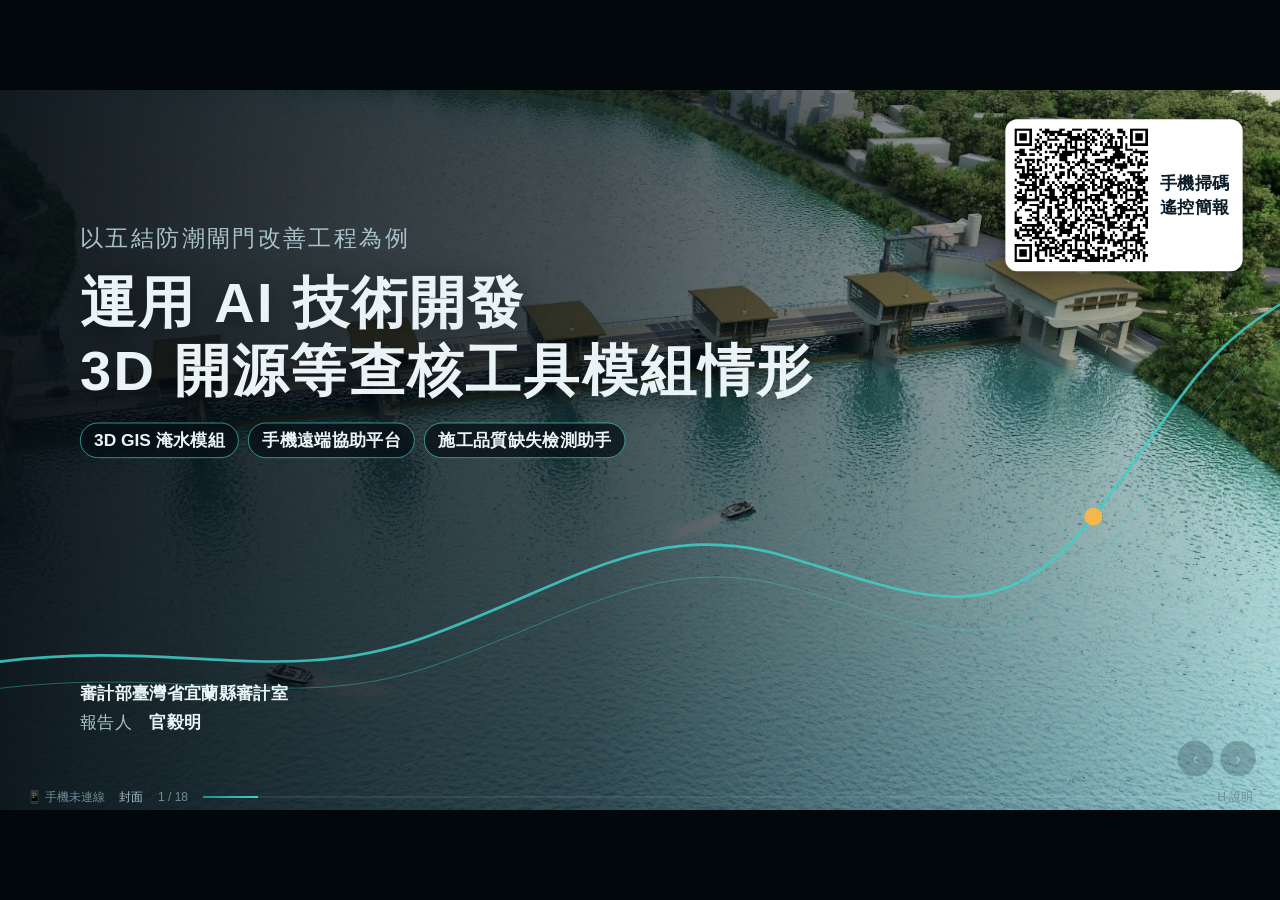
==== commit 0880886d: "feat(wujie-floodgate): 依第596次部務會報指令書重製為18頁 - 主題改為「運用 AI 技術開發 3D 開源等查核工具模組情形」，分五大段落 - 新增查核挑戰、工具與資安、三份" ====
--- a/wujie-floodgate/index.html
+++ b/wujie-floodgate/index.html
@@ -3,16 +3,15 @@
 <head>
 <meta charset="utf-8">
 <meta name="viewport" content="width=device-width, initial-scale=1">
-<title>五結防潮閘門改善工程｜從工程查核到 AI 風險驗證</title>
+<title>運用 AI 技術開發 3D 開源等查核工具模組情形｜宜蘭縣審計室</title>
 <link rel="icon" href="data:,">
 <link rel="stylesheet" href="style.css">
 </head>
 <body>
 <div id="viewport"><div id="stage">
 
-<!-- ============ 1 封面 ============ -->
-<section class="slide" id="s-cover" data-sec="封面" data-notes="主席、各位長官、同仁好。今天以宜蘭縣政府辦理的「五結防潮閘門改善工程」為例，說明我們如何從施工品質查核出發，運用 AI 與 3D 模型擴大風險洞察，再經專家驗證，最後形成審核通知。
-・核心敘事：現場查核 → AI → 專家 → 審計判斷 → 審核通知">
+<section class="slide" id="s-cover" data-sec="封面" data-notes="主席、各位長官、同仁好。宜蘭縣審計室今天報告的題目是「運用 AI 技術開發 3D 開源等查核工具模組情形」。我們以五結防潮閘門改善工程為例，介紹三項自製工具：3D GIS 淹水模組、手機遠端協助平台，以及施工品質缺失檢測助手。
+・右上角 QR 可用手機遙控簡報">
   <div class="qrcard an fade" style="--d:1.2s"><div class="qrbox" data-size="200"></div><div class="qrtxt">手機掃碼<br>遙控簡報</div></div>
   <div class="bgimg kenburns" style="background-image:url(img/birdseye.jpg);--kb:24s"></div>
   <div class="shade"></div>
@@ -23,8 +22,9 @@
     <circle class="pulse" cx="1640" cy="640" r="12" fill="none" stroke="#f2b84b" stroke-width="3"/>
   </svg>
   <div class="t1">
-    <div class="sub an" style="--d:.5s">預警性審計 × AI 分析 × 專家諮詢 × 審核通知</div>
-    <h1 class="an" style="--d:.9s">五結防潮閘門改善工程<small>從工程查核到 AI 風險驗證</small></h1>
+    <div class="sub an" style="--d:.5s">以五結防潮閘門改善工程為例</div>
+    <h1 class="an h1v4" style="--d:.9s">運用 AI 技術開發<br>3D 開源等查核工具模組情形</h1>
+    <div class="toolchips an" style="--d:1.4s"><span>3D GIS 淹水模組</span><span>手機遠端協助平台</span><span>施工品質缺失檢測助手</span></div>
   </div>
   <div class="meta an" style="--d:1.6s">
     <b>審計部臺灣省宜蘭縣審計室</b><br>
@@ -32,192 +32,83 @@
   </div>
 </section>
 
-<!-- ============ 2 故事線 ============ -->
-<section class="slide" id="s-story" data-sec="故事線" data-auto-story="1" data-notes="今天的報告不依行政文件順序，而是以案例紀錄的方式，沿著九個節點說明：為什麼查、工程是什麼、有哪些風險、現場發現什麼、如何導入 AI、專家怎麼驗證、如何形成審計判斷、審核通知提出什麼，以及希望促成的改善。重點不是展示 AI，而是說明審計人員如何用 AI 擴大風險洞察。">
-  <div class="pad">
-    <div class="kicker an"><span class="no">01</span>STORYLINE</div>
-    <h2 class="title an" style="--d:.15s">從一個工地，追問到整條河的<em>防洪韌性</em></h2>
-  </div>
-  <div class="story">
-    <svg width="1620" height="200" style="position:absolute;left:0;top:0" fill="none">
-      <path class="draw" style="--len:1800;--dur:4.4s;--d:.4s" d="M0 55 H1620" stroke="#1d8f9a" stroke-width="4"/>
-    </svg>
-    <div class="node" style="left:0"><div class="dot">1</div><b>為什麼查</b><span>風險訊號</span></div>
-    <div class="node" style="left:12.5%"><div class="dot">2</div><b>工程是什麼</b><span>規模與功能</span></div>
-    <div class="node" style="left:25%"><div class="dot">3</div><b>有哪些風險</b><span>規劃・經濟・系統</span></div>
-    <div class="node" style="left:37.5%"><div class="dot">4</div><b>現場發現</b><span>計價・品管・施工</span></div>
-    <div class="node" style="left:50%"><div class="dot">5</div><b>導入 AI</b><span>3D 風險篩檢</span></div>
-    <div class="node" style="left:62.5%"><div class="dot">6</div><b>專家驗證</b><span>Human in the Loop</span></div>
-    <div class="node" style="left:75%"><div class="dot">7</div><b>審計判斷</b><span>證據分級</span></div>
-    <div class="node gold" style="left:87.5%"><div class="dot">8</div><b>審核通知</b><span>三大改善方向</span></div>
-    <div class="node gold" style="left:100%"><div class="dot">9</div><b>促成改善</b><span>長期防洪禦潮</span></div>
-  </div>
-  <div class="position-note an" style="--d:4.8s;bottom:120px">不是為了展示 AI，而是說明審計人員如何以 AI 擴大風險洞察，再經專家驗證，形成可落實的改善建議</div>
-</section>
-
-<!-- ============ 3 調查緣起 ============ -->
-<section class="slide" id="s-why" data-sec="調查緣起" data-notes="本案是依115年度查核工作計畫，從公共工程雲端服務網篩選決標金額1,000萬元以上工程選出。這個工程決標12億7,752萬餘元，變更設計後增至16億119萬餘元，工期展延至116年11月10日。更值得注意的是，開工以來監造專技人員及專職品管人員更迭達9人次，不利品質控管。我們在115年8月17、18日實地查核，當時實際進度50.378%，略超前預定。">
-  <div class="pad">
-    <div class="kicker an"><span class="no">02</span>WHY THIS PROJECT</div>
-    <h2 class="title an" style="--d:.15s">調查緣起：大型水利工程出現<em>多重風險訊號</em></h2>
-  </div>
-  <div class="grid3">
-    <div class="card stat an" style="--d:.4s"><div class="k">決標金額 → 變更後經費</div><div class="v"><span class="count" data-to="16.01" data-dec="2">0</span><small>億元</small></div><div class="d">決標 12億7,752萬餘元（112年9月13日，最有利標）<br>變更設計後增至 16億119萬餘元</div></div>
-    <div class="card stat warn an" style="--d:.6s"><div class="k">監造專技及專職品管人員更迭</div><div class="v"><span class="count" data-to="9">0</span><small>人次</small></div><div class="d">自113年2月16日開工起累計<br>不利工程品質控管</div></div>
-    <div class="card stat teal an" style="--d:.8s"><div class="k">實際進度（115年8月17日查核日）</div><div class="v"><span class="count" data-to="50.378" data-dec="3">0</span><small>%</small></div><div class="d">預定 48.097%，超前 2.281 個百分點<br>（工期已變更追加 90 天）</div></div>
-  </div>
-  <svg class="timeline" viewBox="0 0 1680 150" fill="none">
-    <path class="draw" style="--len:1700;--dur:2.6s;--d:1s" d="M20 60 H1660" stroke="#3fd0c9" stroke-width="4"/>
-    <g font-size="22" fill="#a9c1cb" font-family="Microsoft JhengHei">
-      <g class="an fade" style="--d:1.2s"><circle cx="20" cy="60" r="11" fill="#3fd0c9"/><text x="20" y="112" text-anchor="start">113.2.16 開工</text></g>
-      <g class="an fade" style="--d:1.8s"><circle cx="860" cy="60" r="13" fill="#f2b84b"/><text x="860" y="30" text-anchor="middle" fill="#f2b84b" font-weight="700">115.8.17–18 實地查核</text><text x="860" y="112" text-anchor="middle">第2圍堰區全套管工程施工中</text></g>
-      <g class="an fade" style="--d:2.4s"><circle cx="1380" cy="60" r="9" fill="#6f8b97"/><text x="1380" y="30" text-anchor="middle" fill="#6f8b97">116.8.7 原預計完工</text></g>
-      <g class="an fade" style="--d:2.9s"><circle cx="1660" cy="60" r="11" fill="#ff6b5e"/><text x="1660" y="112" text-anchor="end" fill="#ff6b5e">116.11.10 展延後完工</text></g>
-    </g>
-  </svg>
-</section>
-
-<!-- ============ 4 工程介紹 ============ -->
-<section class="slide" id="s-project" data-sec="工程介紹" data-notes="五結防潮閘門位於冬山河出海口，既有閘門使用近50年，結構老舊、水密性不佳。本工程拆除既有36門，新建排洪閘門4扇、調節閘門2扇及船閘2扇，閘址往上游移約20公尺。計畫總經費22億7,000萬元，由經濟部分3期核定補助。防洪標準是10年重現期洪水設計、25年洪水不溢堤，防洪檢討的目標年是2070年。">
-  <div class="pad">
-    <div class="kicker an"><span class="no">03</span>THE PROJECT</div>
-    <h2 class="title an" style="--d:.15s">冬山河出海口：守住<em>防洪禦潮</em>的最後一道門</h2>
-  </div>
-  <div class="mapbox an zoom" style="--d:.3s">
-    <img src="img/location.jpg" alt="五結防潮閘門位置圖">
-    <div class="lbl an" style="--d:1.2s;left:470px;top:250px;border-color:#f2b84b">五結防潮閘門</div>
-    <div class="lbl an" style="--d:1.5s;left:120px;top:450px">冬山河</div>
-    <div class="lbl an" style="--d:1.7s;left:820px;top:120px;border-color:#2c7fb8">太平洋</div>
-    <div class="lbl an" style="--d:1.9s;left:250px;top:560px;border-color:#a99cff">清水抽水站</div>
-  </div>
-  <figure class="inset an right" style="--d:2.4s;left:640px;top:690px;width:440px">
-    <img src="img/birdseye.jpg" alt="工程模擬鳥瞰"><figcaption>完工模擬鳥瞰</figcaption>
-  </figure>
-  <div class="facts">
-    <div class="fact an right" style="--d:.6s"><b class="num">36→8</b><span>拆除既有閘門 36 門；新建排洪閘門 4、調節閘門 2、船閘 2 扇</span></div>
-    <div class="fact an right" style="--d:.8s"><b class="num">20 m</b><span>閘址調整至原址上游約 20 公尺</span></div>
-    <div class="fact an right" style="--d:1s"><b class="num">22.7億</b><span>計畫總經費；經濟部 107、111、113 年分 3 期核定補助</span></div>
-    <div class="fact an right" style="--d:1.2s"><b class="num">Q10/Q25</b><span>防洪標準：10 年重現期洪水設計、25 年洪水不溢堤；防洪檢討目標年 <b style="color:#f2b84b;font-family:inherit;font-size:inherit;min-width:0">2070 年</b></span></div>
-    <div class="fact an right" style="--d:1.4s"><b class="num">50 年</b><span>預計使用年限；兼顧防洪禦潮、生態與觀光</span></div>
-  </div>
-</section>
-
-<!-- ============ 5 工程風險 ============ -->
-<section class="slide" id="s-risk" data-sec="工程風險" data-notes="我們發現真正的問題不只在施工品質，而在整個防洪體系。第一是規劃風險：Q10 設計流量前後用過6種標準，最後保守採1,088 cms 作為目標年2070年的 Q10。第二是經濟風險：益本比只有0.69。第三是系統風險：工區外1K+600周邊堤防，目標年需要 EL3.42公尺，現況只有3.20公尺，加高經費未納編。第四是極端情境：關閘期間要靠兩岸抽水站減排25 cms，卻沒有失效時的量化評估與備援。下方補充三個名詞：Q10 是10年重現期距洪水，每年約有10%機率發生，區域排水以通過 Q10 作為設計標準；益本比是總效益除以總成本，大於1才表示計畫可行，本案0.69代表每投入1元只換得約0.69元效益；冬山河屬宜蘭縣管區域排水，治理標準是通過 Q10、Q25 不溢堤，本案目標年2070年所需堤頂高，是10年重現期距洪水位再加0.5公尺。
-・三則名詞說明約在進頁 2.5 秒後出現">
-  <div class="pad">
-    <div class="kicker an"><span class="no">04</span>RISK MAP</div>
-    <h2 class="title an" style="--d:.15s">真正的問題，<em>不只在施工品質</em></h2>
-  </div>
-  <div class="riskmap r2">
-    <svg width="1920" height="430" style="position:absolute;inset:0" fill="none" stroke-width="3">
-      <path class="draw" style="--len:500;--d:.5s;--dur:1.2s" d="M850 170 C 760 150, 720 110, 700 80" stroke="#a99cff"/>
-      <path class="draw" style="--len:500;--d:.7s;--dur:1.2s" d="M1070 170 C 1160 150, 1200 110, 1220 80" stroke="#f2b84b"/>
-      <path class="draw" style="--len:500;--d:.9s;--dur:1.2s" d="M850 250 C 760 270, 720 310, 700 330" stroke="#ff6b5e"/>
-      <path class="draw" style="--len:500;--d:1.1s;--dur:1.2s" d="M1070 250 C 1160 270, 1200 310, 1220 330" stroke="#3fd0c9"/>
-    </svg>
-    <div class="hub an zoom" style="--d:.2s">防洪體系<br>是否可靠？</div>
-    <div class="card riskcard an left" style="--d:.9s;left:120px;top:0;border-color:rgba(169,156,255,.5)"><h3 style="color:#a99cff">規劃風險 <i>PLAN</i></h3><p>Q10 設計流量先後採 <b>6 種</b>標準，最終保守採 1,088 cms 作為目標年（<b>2070 年</b>）Q10</p></div>
-    <div class="card riskcard an right" style="--d:1.1s;right:120px;top:0;border-color:rgba(242,184,75,.5)"><h3 style="color:#f2b84b">經濟風險 <i>B/C</i></h3><p>總成本 13.78 億元、總效益 9.46 億元，益本比 <b>0.69</b>，未比較不同流量方案</p></div>
-    <div class="card riskcard an left" style="--d:1.3s;left:120px;top:228px;border-color:rgba(255,107,94,.5)"><h3 style="color:#ff6b5e">系統風險 <i>LEVEE</i></h3><p>工區外堤防（1K+600 周邊）堤頂 EL3.20 m，目標年（2070 年）需 EL3.42 m，加高經費<b>未納編</b></p></div>
-    <div class="card riskcard an right" style="--d:1.5s;right:120px;top:228px;border-color:rgba(63,208,201,.5)"><h3 style="color:#3fd0c9">極端情境 <i>PUMP</i></h3><p>關閘期間兩岸抽水站須減排 <b>25 cms</b>；未見故障、停電、通訊或多機失效之備援</p></div>
-  </div>
-  <div class="layers r2 an" style="--d:2s"><span>單項施工品質</span><span class="arr">→</span><span>工程設計合理性</span><span class="arr">→</span><span class="hl">整體防洪系統韌性</span></div>
-  <div class="defs">
-    <div class="def an" style="--d:2.4s"><h4><b>Q10</b>是什麼？為何作為設計基準</h4><p>Q10 為 <b>10 年重現期距</b>洪水，即每年發生機率約 <b>1/10（10%）</b>的洪峰流量。區域排水以「通過 Q10 計畫洪水量」為設計標準，兼顧防洪效益與工程經濟，故以 Q10 作為閘門抗洪能力的設計基準。</p></div>
-    <div class="def an" style="--d:2.7s"><h4><b>益本比</b>是什麼？小於 1 為何有風險</h4><p>益本比＝計畫<b>總效益</b>（如減少淹水損失）÷<b>總成本</b>，兩者以現值比較。<b>大於 1</b> 方表示計畫可行；<b>小於 1</b> 代表投入多於可得效益，本案 9.46÷13.78＝<b>0.69</b>，每投入 1 元僅換得約 0.69 元效益，若未比較替代方案，恐有資源配置不經濟之風險。</p></div>
-    <div class="def an" style="--d:3s"><h4><b>冬山河</b>的治理標準</h4><p>冬山河屬<b>宜蘭縣管區域排水</b>，治理標準為「<b>通過 Q10 洪水、Q25 洪水不溢堤</b>」。本案基本設計所載目標年（<b>2070 年</b>）所需計畫堤頂高＝<b>10 年重現期距洪水位＋0.5 m</b>；以 1K+600 為例，EL2.92＋0.50＝<b>EL3.42 m</b>。</p></div>
-  </div>
-</section>
-
-<!-- ============ 6A 現場查核：照片 ============ -->
-<section class="slide" id="s-site" data-sec="現場查核" data-carousel="1" data-notes="現場查核發現4項施工缺失：管理橋營建廢棄物未清理、施工平臺電線連接處破損、鋼筋未加保護生銹嚴重、板模固定鐵件未剪除。這次我們運用自製的「施工品質缺失檢測助手」，拍照後由 AI 框選疑似缺失、判別類型，紅框就是 APP 當時回傳的結果，再由審計人員依契約與規範複核認定。另外，部分工項位於高空處或涉水處，審計人員無法直達，我們用自製的「手機遠端協助平台」，請現場人員以手機拍攝、由審計人員遠端圈選指示要看的位置。兩個工具在簡報最後會詳細說明。
-・紅框為 APP 實際回傳座標；第4張（突出鐵件）未經 APP 分析，無紅框
-・照片右側縮圖可點選；每5秒自動輪播">
-  <div class="pad">
-    <div class="kicker an"><span class="no">05</span>FIELD AUDIT</div>
-    <h2 class="title an" style="--d:.15s">現場查核：<em>AI 協助判別缺失</em></h2>
-  </div>
-  <div class="carousel c2 an fade" style="--d:.3s">
-    <figure class="on"><div class="phbg" style="background-image:url(img/defect-1.jpg)"></div><div class="ph"><img src="img/defect-1.jpg" alt=""><div class="aibox" style="top:35%;left:35%;height:60%;width:65%"><span>工地管理缺失</span></div></div><div class="aitag">🤖 AI 缺失檢測助手判別：施工廢料散落・工地管理缺失</div><figcaption>營建廢棄物未整理清潔<small>管理橋｜圖號 DHST-101｜可能風險：絆倒、墜落物等工安隱患</small></figcaption></figure>
-    <figure><div class="phbg" style="background-image:url(img/defect-2.jpg)"></div><div class="ph"><img src="img/defect-2.jpg" alt=""><div class="aibox" style="top:36%;left:52%;height:34%;width:4%"><span>電線配線不當</span></div></div><div class="aitag">🤖 AI 缺失檢測助手判別：線纜未受保護・電線配線不當</div><figcaption>電線連接處破損<small>施工平臺｜圖號 DSBR-002｜可能風險：漏電、感電</small></figcaption></figure>
-    <figure><div class="phbg" style="background-image:url(img/defect-3.jpg)"></div><div class="ph"><img src="img/defect-3.jpg" alt=""><div class="aibox" style="top:15%;left:2%;height:80%;width:93%"><span>鋼筋材料生銹</span></div></div><div class="aitag">🤖 AI 缺失檢測助手判別：鋼筋材料生銹與露天堆放</div><figcaption>鋼筋未加保護生銹嚴重<small>右岸鋼筋加工區｜圖號 DHRD-010｜可能風險：影響鋼筋品質與握裹</small></figcaption></figure>
-    <figure><div class="phbg" style="background-image:url(img/defect-4.jpg)"></div><div class="ph"><img src="img/defect-4.jpg" alt=""></div><figcaption>未剪除留有突出鐵件<small>板模固定鐵件｜圖號 DSBR-002｜可能風險：鏽蝕滲水、人員刺傷</small></figcaption></figure>
-  </div>
-  <div class="thumbs t2">
-    <div class="thumb on an right" style="--d:.5s"><img src="img/defect-1.jpg" alt=""><div><b>營建廢棄物</b><span>未整理清潔</span></div></div>
-    <div class="thumb an right" style="--d:.65s"><img src="img/defect-2.jpg" alt=""><div><b>電線連接處</b><span>破損</span></div></div>
-    <div class="thumb an right" style="--d:.8s"><img src="img/defect-3.jpg" alt=""><div><b>鋼筋</b><span>未加保護、生銹嚴重</span></div></div>
-    <div class="thumb an right" style="--d:.95s"><img src="img/defect-4.jpg" alt=""><div><b>板模固定鐵件</b><span>未剪除、突出</span></div></div>
-  </div>
-  <div class="tools2">
-    <div class="tool an" style="--d:1.2s"><div class="ic">📷</div><div><b>施工品質缺失檢測助手（AI 自製）</b><span>拍照上傳即由 AI 框選疑似缺失、判別類型，協助非稽查專業人員快速辨別</span></div></div>
-    <div class="tool an" style="--d:1.5s"><div class="ic">📡</div><div><b>手機遠端協助平台（AI 自製）</b><span>高空處、涉水處等審計人員無法直達之場域，由現場人員手機拍攝、審計人員遠端圈選指示</span></div></div>
-    <div class="more an fade" style="--d:1.8s">詳細說明<br>見文末 →</div>
-  </div>
-</section>
-
-<!-- ============ 7 查核升級 ============ -->
-<section class="slide" id="s-pivot" data-sec="查核升級" data-notes="這是本案的關鍵轉折。傳統的監督型查核問的是：有沒有依圖施工、有沒有重複計價、品質符不符合契約。但現場缺失讓我們產生新的疑問：設計基準合不合理？完工後防洪效果夠不夠？還有哪些系統性風險沒有被處理？於是我們從現場缺失出發，產生疑問、擴大分析，建立風險假設。
-・按 → 逐步顯示下方四個環節">
-  <div class="pad">
-    <div class="kicker an"><span class="no">06</span>THE PIVOT</div>
-    <h2 class="title an" style="--d:.15s">關鍵轉折：從<em>查缺失</em>，走向<em>找風險</em></h2>
-  </div>
-  <div class="versus">
-    <div class="card col an left" style="--d:.3s"><h3>監督型查核</h3><ul>
-      <li>是否依圖施工？</li><li>是否重複計價？</li><li>品質是否符合契約？</li></ul></div>
-    <div class="mid an fade" style="--d:.9s"><svg width="110" height="110" viewBox="0 0 110 110"><path class="draw" style="--len:200;--d:1s;--dur:1s" d="M10 55 H95 M70 28 L97 55 L70 82" stroke="#f2b84b" stroke-width="7" fill="none" stroke-linecap="round" stroke-linejoin="round"/></svg></div>
-    <div class="card col ins an right" style="--d:1.2s"><h3>洞察型查核</h3><ul>
-      <li>設計基準（Q10 流量）是否合理？</li><li>完工後防洪效果是否足夠？</li><li>還有哪些系統性風險未被處理？</li></ul></div>
-  </div>
-  <div class="chain"><span data-step="1">現場缺失</span><i data-step="1">→</i><span data-step="2">產生疑問</span><i data-step="2">→</i><span data-step="3">擴大分析</span><i data-step="3">→</i><span data-step="4">建立風險假設</span></div>
-</section>
-
-<!-- ============ 8A 導入 AI ============ -->
-<section class="slide" id="s-ai" data-calc="1" data-sec="AI × 3D" data-notes="我們把基本設計水理成果、20公尺 DTM 數值地形、NLSC 正射影像與官方3D建物，以及工程設計圖說放進同一個空間。AI 協助整理參數、建立情境、比對版本和撰寫程式。以整理參數為例，畫面會短暫顯示「採用現況 Q25、1,088 cms 作為目標年2070年堤防保護能力依據」的合理性評估：目標年 Q10 等於現況 Q25，是現況 Q10 的1.16倍；1K+600 所需堤頂 EL2.92 加 0.5 等於 EL3.42，現況 3.20，出水高只有 0.28 公尺，需加高 0.22 公尺。結論是方向合理，但屬超標保守設計。接著，用 Three.js 建成區域16×16公里、工程細部0.4×0.4公里的模型，輸出工程前後水位比較、堤頂出水高、抽水依賴與可能影響區位。要特別強調：AI 只協助篩檢、比對與視覺化，不取代正式水理計算與專業判斷。
-・計算式約在進頁 3 秒後自動顯示 12 秒；點「整理參數」可再開啟，點計算式可關閉
-・粒子流動僅為視覺效果，不代表流速">
-  <div class="pad">
-    <div class="kicker an"><span class="no">07</span>AI × 3D</div>
-    <h2 class="title an" style="--d:.15s">導入 AI：把報告裡的數字，放回<em>真實地形</em></h2>
-  </div>
-  <div class="pipe">
-    <svg width="1920" height="640" style="position:absolute;inset:0" fill="none">
-      <defs><linearGradient id="pg" x1="0" x2="1"><stop offset="0" stop-color="#3fd0c9"/><stop offset=".5" stop-color="#a99cff"/><stop offset="1" stop-color="#f2b84b"/></linearGradient></defs>
-      <path id="flowpath" class="draw" style="--len:1500;--d:.6s;--dur:2.2s" d="M500 250 C 600 250, 620 250, 720 250 M1000 250 C 1100 250, 1120 250, 1220 250" stroke="url(#pg)" stroke-width="3" stroke-dasharray="8 10"/>
-      <g class="an fade" style="--d:2s">
-        <circle r="7" fill="#3fd0c9"><animateMotion dur="1.8s" repeatCount="indefinite" path="M500 250 H720"/></circle>
-        <circle r="7" fill="#3fd0c9"><animateMotion dur="1.8s" begin=".9s" repeatCount="indefinite" path="M500 250 H720"/></circle>
-        <circle r="7" fill="#f2b84b"><animateMotion dur="1.8s" repeatCount="indefinite" path="M1000 250 H1220"/></circle>
-        <circle r="7" fill="#f2b84b"><animateMotion dur="1.8s" begin=".9s" repeatCount="indefinite" path="M1000 250 H1220"/></circle>
-      </g>
-    </svg>
-    <div class="pcol" style="left:120px">
-      <h4 class="an" style="--d:.3s">資料輸入</h4>
-      <div class="pitem an left" style="--d:.4s">基本設計水理成果<small>工程前後 1K+600 水位</small></div>
-      <div class="pitem an left" style="--d:.5s">2025 版 20 m DTM<small>EPSG:3826／TWVD2001</small></div>
-      <div class="pitem an left" style="--d:.6s">NLSC 正射影像與 3D 建物<small>官方 3D Tiles 線上介接</small></div>
-      <div class="pitem an left" style="--d:.7s">工程設計圖說<small>閘門、堤防、道路配置</small></div>
-    </div>
-    <div class="pcol ai" style="left:770px;width:230px">
-      <h4 class="an" style="--d:.9s">AI 輔助</h4>
-      <div class="pitem an zoom calc-trigger" style="--d:1s">整理參數<small>點我看計算式</small></div>
-      <div class="pitem an zoom" style="--d:1.15s">建立情境</div>
-      <div class="pitem an zoom" style="--d:1.3s">比對版本</div>
-      <div class="pitem an zoom" style="--d:1.45s">撰寫程式</div>
-    </div>
-    <div class="pcol" style="left:1050px;width:170px">
-      <h4 class="an" style="--d:1.6s;color:#a9c1cb">3D 模擬</h4>
-      <div class="pitem an zoom" style="--d:1.7s;text-align:center">Three.js<small>16×16 km<br>0.4×0.4 km</small></div>
-    </div>
-    <div class="pcol out" style="left:1290px;width:510px">
-      <h4 class="an" style="--d:1.9s">風險輸出</h4>
-      <div class="pitem an right" style="--d:2s">工程前後 1K+600 水位比較</div>
-      <div class="pitem an right" style="--d:2.15s">堤頂出水高與 0.50 m 原則差距</div>
-      <div class="pitem an right" style="--d:2.3s">抽水站依賴與閘門失效情境</div>
-      <div class="pitem an right" style="--d:2.45s">可能影響區位（建物 X／Y 篩檢）</div>
-    </div>
+<section class="slide" id="s-intro" data-sec="引言" data-notes="工程查核常面對三個挑戰：資料龐雜、時間有限；數據表格散在不同版本，亟待消化梳理；還要從零散疑點，聯想出深入的查核方向與意見雛型。因此，宜蘭縣審計室嘗試善用 AI 提升查核效率。接下來由工具開發者報告三項工具。">
+  <div class="pad"><div class="kicker an"><span class="no">一</span>引言｜AUDIT CHALLENGE</div>
+    <h2 class="title an" style="--d:.15s">查核挑戰：<em>資料龐雜、時間有限</em></h2></div>
+  <div class="chal">
+    <div class="card cc an" style="--d:.3s"><div class="ci">📚</div><h3>資料龐雜、時間有限</h3><p>規劃期中、期末、基本設計成果與審查紀錄，動輒數百頁，查核期間有限</p></div>
+    <div class="card cc an" style="--d:.55s"><div class="ci">📊</div><h3>數據表格亟待梳理</h3><p>流量、水位、堤頂、經費散在不同版本與附錄，需要逐一比對</p></div>
+    <div class="card cc an" style="--d:.8s"><div class="ci">💡</div><h3>意見雛型需要深入聯想</h3><p>由零散疑點串成查核方向，形成可追溯的審計意見雛型</p></div>
+  </div>
+  <svg class="chalarrow" width="1920" height="140" fill="none"><path class="draw" style="--len:400;--d:1.2s;--dur:1s" d="M960 10 V110 M920 75 L960 115 L1000 75" stroke="#f2b84b" stroke-width="6" stroke-linecap="round" stroke-linejoin="round"/></svg>
+  <div class="aibig an zoom" style="--d:1.8s">善用 <b>AI</b> 提升查核效率</div>
+  <div class="three-tools an" style="--d:2.3s"><span class="lbl">接下來報告三項自製工具</span><span>3D GIS 淹水模組</span><span>手機遠端協助平台</span><span>施工品質缺失檢測助手</span></div>
+</section>
+
+<section class="slide" id="s-tools" data-sec="引言" data-notes="我們用到的工具各有分工：本部 Copilot 負責協作，像文件摘要、會議彙整與意見草擬；Claude 負責程式開發，包括長文件比對與 3D 模型撰寫；Python 負責資料庫與公式驗算；GIS 與 Three.js 負責 3D 展示。資安上，我們堅持資料分級、脫敏去識別、最小揭露、人工檢查與權限控管。Copilot 與 Claude 分屬不同工具，最後判斷仍由專業與審計人員完成。">
+  <div class="pad"><div class="kicker an"><span class="no">一</span>引言｜TOOLS & SECURITY</div>
+    <h2 class="title an" style="--d:.15s">工具、技能及<em>資安防護</em></h2></div>
+  <div class="toolgrid">
+    <div class="card tg an left" style="--d:.3s"><b>Copilot</b><span class="role">協作</span><p>本部 Copilot：文件摘要、會議彙整、意見草擬</p></div>
+    <div class="card tg an left" style="--d:.45s"><b>Claude</b><span class="role">程式開發</span><p>長文件逐版比對、程式與 3D 模型撰寫</p></div>
+    <div class="card tg an left" style="--d:.6s"><b>Python</b><span class="role">驗算</span><p>資料庫、公式驗算、比對表</p></div>
+    <div class="card tg an left" style="--d:.75s"><b>GIS／Three.js</b><span class="role">展示</span><p>NLSC 圖資、DTM 地形、3D 互動場景</p></div>
+  </div>
+  <div class="secbox an right" style="--d:.9s">
+    <h3>🔒 資安防護</h3>
+    <ol><li><b>資料分級</b>機敏與公開資料分開處理</li><li><b>脫敏去識別</b>個資、人名不上傳、不公開</li><li><b>最小揭露</b>只提供完成任務所需資料</li><li><b>人工檢查</b>AI 產出逐項複核後才採用</li><li><b>權限控管</b>金鑰不寫入程式庫，連線憑證短效</li></ol>
+  </div>
+  <div class="position-note an" style="--d:1.4s;bottom:110px">Copilot 與 Claude 分屬不同工具，各司其職；<b style="color:#f2b84b">最後判斷仍由專業與審計人員完成</b></div>
+</section>
+
+<section class="slide" id="s-reports" data-sec="五結案例" data-notes="第一個案例是五結防潮閘門改善工程。我們運用 AI 併同檢視規劃期中、規劃期末與基本設計成果三份報告，相互勾稽，追蹤審查意見的落實情形。例如設計流量先後採用 6 種標準，最後以現況 Q25 一千零八十八 cms 作為目標年 2070 年的依據，但沒有比較各方案的益本比；工區外 1K+600 堤防，機關回復日後再加高，經費尚未納編；抽水站減排 25 cms，也沒有失效的量化評估。由此發現共同性缺失，並洞察完工後的系統性風險。">
+  <div class="pad"><div class="kicker an"><span class="no">二</span>五結防潮閘門案例｜REPORT CROSS-CHECK</div>
+    <h2 class="title an" style="--d:.15s">三份報告勾稽：追蹤<em>審查意見落實</em></h2></div>
+  <div class="rtl">
+    <div class="rnode an" style="--d:.3s"><b>規劃期中</b><span>Q10 846／設計採 922 cms</span></div>
+    <i class="an fade" style="--d:.5s">→</i>
+    <div class="rnode an" style="--d:.55s"><b>規劃期末</b><span>Q10 856 cms（未核定）</span></div>
+    <i class="an fade" style="--d:.75s">→</i>
+    <div class="rnode an" style="--d:.8s"><b>基本設計成果</b><span>Q10 775 cms（核定）</span></div>
+    <i class="an fade" style="--d:1s">→</i>
+    <div class="rnode hot an" style="--d:1.05s"><b>目標年 2070</b><span>Q10＝現況 Q25＝1,088 cms</span></div>
+  </div>
+  <table class="trk"><thead><tr><th style="width:150px">議題</th><th>審查意見／報告事項</th><th>機關回復</th><th style="width:250px">落實情形</th></tr></thead><tbody>
+<tr class="an left" style="--d:1s"><td class="tp">設計流量</td><td>Q10 計畫洪水量設計值先後採 6 種不同標準</td><td>保守採現況 Q25（1,088 cms）作為目標年 2070 堤防保護能力評估依據</td><td><span class="st mid">部分落實<br>未比較各方案益本比</span></td></tr>
+<tr class="an left" style="--d:1.35s"><td class="tp">外水位</td><td>要求比較較高外水位 EL2.89 m 之影響</td><td>設計仍採外水位 EL2.66 m</td><td><span class="st tbd">待確認</span></td></tr>
+<tr class="an left" style="--d:1.7s"><td class="tp">堤頂高</td><td>工區外 1K+600 堤頂與目標年洪水位之出水高</td><td>日後視洪水量增加幅度，再辦理堤岸加高</td><td><span class="st bad">未落實<br>加高經費未納編</span></td></tr>
+<tr class="an left" style="--d:2.05s"><td class="tp">抽排依賴</td><td>關閘期間兩岸抽水站須減排 25 cms</td><td>報告未見抽水站失效之量化評估與備援</td><td><span class="st bad">未落實</span></td></tr>
+  </tbody></table>
+  <div class="find an" style="--d:2.6s">→ 發現共同性缺失，洞察完工後的<b>系統性風險</b></div>
+</section>
+
+<section class="slide" id="s-check" data-calc="1" data-sec="五結案例" data-notes="依據報告發現的疑點，我們向宜蘭縣政府調取水理分析、計算書與工程圖說，建成勾稽資料庫。接著以水利工程技師的觀點，用 Python 直接讀取資料庫驗算：目標年 2070 年施作後，1K+600 洪水位 EL2.92 公尺，出水高只有 0.28 公尺，未達 0.5 公尺標準，需要的堤頂是 EL3.42 公尺。益本比 0.69、抽水站減排 25 cms 也都重新核對。歷年雨量、附近新建物、NLSC 圖資與 DTM 列為補充檢核條件。下方說明 Q10、益本比與冬山河的治理標準。
+・約 3 秒後自動顯示「Q25 合理性」完整計算式 12 秒；點按鈕可再開啟
+・Python 為公式驗算與差值檢核，不等同正式水理模式演算">
+  <div class="pad"><div class="kicker an"><span class="no">二</span>五結防潮閘門案例｜DATA & ENGINEER CHECK</div>
+    <h2 class="title an" style="--d:.15s">調件建庫，<em>技師觀點 × Python 驗算</em></h2></div>
+  <div class="dbcol an left" style="--d:.3s">
+    <h4>向宜蘭縣政府調件</h4>
+    <div class="docs"><span>水理分析</span><span>計算書（含結構）</span><span>工程圖說</span></div>
+    <h4 style="margin-top:14px">勾稽資料庫（SQLite）</h4>
+    <div class="tbls"><span>reports</span><span>review_comments</span><span>agency_replies</span><span>design_scenarios</span><span>hydrology_inputs</span><span>hydraulics_inputs</span><span>drawings</span><span>measurements</span><span>assumptions</span><span>expert_reviews</span><span>audit_findings</span><span>sources</span></div>
+    <h4 style="margin-top:14px">補充檢核條件</h4>
+    <div class="cand"><span>歷年雨量</span><span>附近新建物與工程</span><span>NLSC 圖資</span><span>20 m DTM</span></div>
+  </div>
+  <div class="pyrun an right" style="--d:.5s">
+    <div class="pyh"><span>●</span><span>●</span><span>●</span><b>verify.py｜Python 3.12 × pandas</b><button class="calc-trigger">Q25 合理性計算式</button></div>
+    <pre class="code"><span class="c"># 讀取資料庫，堤頂高檢核：Z_req = h(Q10) + 0.50；Δh = Z − h</span>
+lv = q(<span class="k">"SELECT scenario, q_cms, state, level_el_m FROM hydraulics_inputs WHERE section='1K+600'"</span>)
+lv[<span class="k">"出水高"</span>]   = crest − lv.level_el_m
+lv[<span class="k">"需求堤頂"</span>] = lv.level_el_m + 0.50</pre>
+    <table class="pyout"><thead><tr><th>情境</th><th>工程</th><th>洪水位 EL</th><th>出水高 m</th><th>需求堤頂 EL</th><th>檢核</th></tr></thead><tbody><tr><td>一般治理</td><td>施作前</td><td>2.91</td><td>0.29</td><td>3.41</td><td class="bad">不符</td></tr><tr><td>一般治理</td><td>施作後</td><td>2.79</td><td>0.41</td><td>3.29</td><td class="bad">不符</td></tr><tr><td>目標年（2070）</td><td>施作前</td><td>3.17</td><td>0.03</td><td>3.67</td><td class="bad">不符</td></tr><tr><td>目標年（2070）</td><td>施作後</td><td>2.92</td><td>0.28</td><td>3.42</td><td class="bad">不符</td></tr></tbody></table>
+    <div class="pychk"><span>益本比 <b>0.69</b></span><span>目標年 Q10 ÷ 現況 Q10 <b>1.16</b></span><span>抽水站減排 <b>25 cms</b>（3.2%）</span><span>閘門單寬流量 <b>5.95 cms/m</b></span></div>
+    <div class="pynote">公式驗算與差值檢核，不等同正式水理模式演算</div>
+  </div>
+  <div class="defs d5">
+    <div class="def an" style="--d:1.6s"><h4><b>Q10</b>為何作為設計基準</h4><p>10 年重現期距洪水，每年發生機率約 <b>1/10</b>；區域排水以「通過 Q10 計畫洪水量」為設計標準，兼顧防洪效益與工程經濟。</p></div>
+    <div class="def an" style="--d:1.85s"><h4><b>益本比</b>小於 1 的風險</h4><p>總效益 ÷ 總成本，<b>大於 1</b> 方表示計畫可行；本案 <b>0.69</b>，每投入 1 元換得約 0.69 元效益，未比較替代方案即有資源配置不經濟之風險。</p></div>
+    <div class="def an" style="--d:2.1s"><h4><b>冬山河</b>治理標準</h4><p>宜蘭縣管區域排水：「<b>通過 Q10、Q25 不溢堤</b>」；目標年（<b>2070 年</b>）所需計畫堤頂高＝10 年重現期距洪水位＋0.5 m。</p></div>
   </div>
   <div class="calcpop" aria-live="polite">
     <div class="ch">AI 輔助整理參數｜「採用現況 Q25（1,088 cms）作為目標年（2070）堤防保護能力依據」之合理性評估</div>
@@ -233,97 +124,54 @@
       <div class="cbox judge">
         <div class="jt">評估結論</div>
         <div class="jv">方向合理，惟屬<b>「超標保守設計」</b></div>
-        <div class="jok">合理：規劃階段既定假設；現況 Q10→Q25 增幅 1.16 倍（＋16%），與氣候變遷短延時降雨增幅（＋10～20%）量級相符；演算鏈完整</div>
+        <div class="jok">合理：規劃階段既定原則；現況 Q10→Q25 增幅 1.16 倍（＋16%），與氣候變遷短延時降雨增幅（＋10～20%）量級相符；演算鏈完整</div>
         <div class="jng">待檢討：現況 Q25 與目標年 Q10 統計意涵不同；等於將治理標準由 Q10 提升至 Q25，須經核定並反映經費；1K+600 即暴露此矛盾</div>
       </div>
     </div>
   </div>
-  <div class="position-note an" style="--d:2.8s">AI 模型定位：協助風險篩檢、資料交叉比對及視覺化 —— <b style="color:#f2b84b">不取代正式水理計算與專業判斷</b></div>
-</section>
-
-<!-- ============ 8B 主模型即時操作 ============ -->
-<section class="slide" id="s-live1" data-sec="AI × 3D" data-model="8771" data-model-path="/model/" data-model-rel="models/risk/model/" data-fallback="media/shots/risk-1088-before.jpg" data-notes="這是實際執行的模型。以目標年2070年 Q10 1,088 cms 為例，施作前1K+600水位 EL3.17公尺，施作後 EL2.92公尺；現況堤頂 EL3.20公尺，出水高只剩0.28公尺。請注意，這是靜態篩檢，不是一維或二維非恆定流水理模式，紅色建物也不等於實際受災戶數；750 cms 是關閘操作歷程峰，不能跟775直接相減算效益。
-・操作：右側快捷列點 1088，再點「前」「後」切換；可用「閘門近景」「垂直俯視」
-・換頁前先點模型外任一處，鍵盤才會回到簡報
-・官方3D建物須連網；斷線時建物不顯示">
-  <div class="modelhead"><div class="kicker an"><span class="no">07</span>LIVE MODEL｜3D 淹水風險互動模型</div></div>
-  <div class="modelwrap an fade" style="--d:.2s"><div class="fallback" data-msg="模型載入中…（離線時顯示預錄畫面）"></div><span class="live">LIVE｜Three.js</span></div>
-  <div class="modelside">
-    <div class="card an right" style="--d:.4s;padding:20px 22px">
-      <table class="sctable">
-        <tr><th>Q10 情境</th><th>洪峰</th><th>施作前</th><th>施作後</th></tr>
-        <tr><td class="n">一般治理 2020</td><td>775</td><td>2.91</td><td>2.79</td></tr>
-        <tr><td class="n">天然現況 2020</td><td>938</td><td>3.05</td><td>2.86*</td></tr>
-        <tr class="hl"><td class="n">目標年 2070</td><td>1,088</td><td>3.17</td><td>2.92</td></tr>
-        <tr><td class="n">關閘禦潮</td><td>750</td><td>—</td><td>2.46†</td></tr>
-      </table>
-      <div class="hint" style="font-size:16px;margin-top:10px;color:#6f8b97">單位：cms、EL m（1K+600）。* 線性篩檢內插。† 操作歷程最高內水，非 1K+600，不得與 775 直接計算改善效益。堤頂 EL3.20 m。</div>
-    </div>
-    <div class="hint an right" style="--d:.6s">操作：右側快捷列 <b>775／750／1088</b> 切流量，<b>前／後</b> 切工程施作前後；拖曳旋轉、滾輪縮放。</div>
-  </div>
-</section>
-
-<!-- ============ 影片 A ============ -->
-<section class="slide" id="s-filmA" data-sec="影片A" data-film="a" data-notes="（播放影片，無需口述。）接下來用一段影片，說明模型是怎麼一步步做出來的。
+</section>
+
+<section class="slide" id="s-filmA" data-sec="五結案例" data-film="a" data-notes="（播放影片，無需口述。）
 ・進頁自動播放；空白鍵暫停、C 字幕、R 從頭">
   <div class="film paused" data-film-id="a">
-    <div class="ftitle"><b>影片 A</b>從施工查核疑問，到 AI × 3D 風險驗證</div>
+    <div class="ftitle"><b>影片 A</b>從報告交叉查核，到可操作的 3D GIS 模型</div>
     <div class="chap"><div class="c1"></div><div class="c2"></div></div>
 
     <div class="scene" data-scene="a1">
-      <div class="shotimg kenburns" style="background-image:url(img/site-aerial.jpg);--kb:14s"></div>
-      <div class="shade" style="position:absolute;inset:0;background:radial-gradient(circle at 50% 46%,rgba(0,0,0,.1),rgba(3,10,15,.78) 70%)"></div>
-      <span class="real" style="left:60px;top:100px">實景｜115.8.17 工區空拍</span>
-      <svg style="position:absolute;inset:0" viewBox="0 0 1920 1080" fill="none">
-        <g font-family="Microsoft JhengHei" font-weight="800" text-anchor="middle">
-          <g class="an zoom" style="--d:1.2s"><circle cx="960" cy="480" r="150" stroke="#eaf4f7" stroke-width="4"/><text x="960" y="490" font-size="38" fill="#fff">施工品質</text></g>
-          <g class="an zoom" style="--d:4s"><circle cx="960" cy="480" r="270" stroke="#f2b84b" stroke-width="4" stroke-dasharray="14 10"/><text x="960" y="232" font-size="38" fill="#f2b84b">設計合理性</text></g>
-          <g class="an zoom" style="--d:7s"><circle cx="960" cy="480" r="400" stroke="#3fd0c9" stroke-width="5"/><text x="960" y="102" font-size="40" fill="#3fd0c9">系統韌性</text></g>
-        </g>
-      </svg>
+      <div class="rcol">
+        <div class="rcard an left" style="--d:.8s"><b>規劃期中</b><span>Q10 846／922 cms</span></div>
+        <div class="rcard an left" style="--d:1.8s"><b>規劃期末</b><span>Q10 856 cms</span></div>
+        <div class="rcard an left" style="--d:2.8s"><b>基本設計成果</b><span>Q10 775 cms｜目標年 1,088 cms</span></div>
+      </div>
+      <svg style="position:absolute;left:560px;top:250px" width="260" height="560" fill="none"><path class="draw" style="--len:900;--d:3.6s;--dur:3s" d="M0 60 C 130 60, 130 120, 260 120 M0 270 C 130 270, 130 250, 260 250 M0 480 C 130 480, 130 380, 260 380 M0 480 C 130 480, 130 510, 260 510" stroke="#3fd0c9" stroke-width="3" stroke-dasharray="6 8"/></svg>
+      <div class="tcol">
+        <div class="kicker an" style="--d:3.4s">審查意見追蹤（原意見 → 回復 → 落實）</div>
+          <div class="trow an right" style="--d:4s"><b>設計流量</b><span>Q10 計畫洪水量設計值先後採 6 種不同標準</span><em class="">部分落實</em></div>
+          <div class="trow an right" style="--d:7.2s"><b>外水位</b><span>要求比較較高外水位 EL2.89 m 之影響</span><em class="">待確認</em></div>
+          <div class="trow an right" style="--d:10.4s"><b>堤頂高</b><span>工區外 1K+600 堤頂與目標年洪水位之出水高</span><em class="bad">未落實</em></div>
+          <div class="trow an right" style="--d:13.600000000000001s"><b>抽排依賴</b><span>關閘期間兩岸抽水站須減排 25 cms</span><em class="bad">未落實</em></div>
+      </div>
     </div>
 
     <div class="scene" data-scene="a2">
-      <div style="position:absolute;left:100px;top:170px;width:820px" class="chipcol">
-        <div class="kicker an">分工：AI 加速、專業判斷</div>
-        <div class="chip an left" style="--d:.4s;font-size:30px;padding:20px 24px">① 資料整理<small>報告表列值、口徑逐項建檔</small></div>
-        <div class="chip an left" style="--d:1.6s;font-size:30px;padding:20px 24px">② 地形網格<small>20 m DTM → 40 m 分析格網、EPSG:3826</small></div>
-        <div class="chip an left" style="--d:2.8s;font-size:30px;padding:20px 24px">③ 三維渲染<small>Three.js／WebGL 場景、閘門與堤防物件</small></div>
-        <div class="chip an left" style="--d:4s;font-size:30px;padding:20px 24px">④ 驗證與報告<small>資料測試、來源與限制、Word 說明書</small></div>
-      </div>
-      <div class="glass an right" style="--d:1s;left:1000px;top:170px;width:820px">
-        <div class="kicker" style="font-size:20px;margin-bottom:12px">主模型原始碼（ZIP 實際檔案）</div>
-        <div class="code">
-public/model/<br>
-├ index.html <span class="c">// 模型頁面與工具列</span><br>
-├ assets/<span class="k">app.js</span> <span class="c">// Three.js 場景主體（IIFE）</span><br>
-├ assets/model-data.js <span class="c">// WUJIE_MODEL_DATA</span><br>
-├ assets/regional-data.js <span class="c">// 16×16 km 區域資料</span><br>
-├ assets/flow-event.js <span class="c">// 水位歷程計算（UMD）</span><br>
-├ data/<span class="k">scenarios.json</span> <span class="c">// 情境、出處、限制</span><br>
-└ tests/*.test.mjs <span class="c">// 4 通過／1 失敗*</span>
-        </div>
-        <div style="font-size:17px;color:#6f8b97;margin-top:12px">* 失敗項為伺服器端渲染未編譯（缺 dist/server），非模型資料錯誤。</div>
-      </div>
-    </div>
-
-    <div class="scene" data-scene="a3">
-      <span class="demo" style="left:60px;top:100px">流程重建示意</span>
-      <div class="a3grid" style="position:absolute;left:90px;right:90px;top:200px;display:grid;grid-template-columns:repeat(4,1fr);gap:26px">
-        <div class="chipcol an" style="--d:.3s"><div class="kicker">水理與水文</div><div class="chip ok">基本設計水理成果<small>工程前後 1K+600 水位</small></div><div class="chip need">原始水理模式輸入輸出<small>SOBEK 等可稽核檔案、校正驗證</small></div></div>
-        <div class="chipcol an" style="--d:1.2s"><div class="kicker">斷面與高程</div><div class="chip ok">1K+600 堤頂 EL3.20 m<small>基本設計 4.11 河道水理分析</small></div><div class="chip need">實測斷面與水準測量<small>堤頂、河床、門檻高程</small></div></div>
-        <div class="chipcol an" style="--d:2.1s"><div class="kicker">閘門與抽排操作</div><div class="chip ok">關閘與閘門失效情境<small>關閘約 6 小時</small></div><div class="chip need">抽水站操作與故障演練紀錄<small>減排 25 cms 實際執行</small></div></div>
-        <div class="chipcol an" style="--d:3s"><div class="kicker">審查與經濟</div><div class="chip ok">基本設計審查紀錄<small>6 種 Q10 設計值</small></div><div class="chip need">益本比計算明細<small>折現率、年限、替代方案、敏感度</small></div></div>
-      </div>
-      <svg style="position:absolute;left:0;top:700px" width="1920" height="200" fill="none">
-        <path class="draw" style="--len:1800;--d:4s;--dur:2.5s" d="M200 40 C 600 160, 1300 160, 1720 40" stroke="#3fd0c9" stroke-width="3" stroke-dasharray="6 10"/>
-        <text class="an fade" style="--d:5.5s" x="960" y="170" text-anchor="middle" font-size="30" fill="#eaf4f7" font-family="Microsoft JhengHei" font-weight="700">每一個數字都要回到正式成果與原始紀錄</text>
-      </svg>
-    </div>
-
-    <div class="scene" data-scene="a4">
+      <div class="reqcol">
+        <div class="kicker an">向宜蘭縣政府調件</div>
+        <div class="doc an left" style="--d:.8s">📄 水理分析</div>
+        <div class="doc an left" style="--d:1.6s">📄 計算書（含結構計算書）</div>
+        <div class="doc an left" style="--d:2.4s">📄 工程圖說</div>
+        <div class="doc an left" style="--d:3.2s">📄 閘門與抽水站操作資料</div>
+      </div>
+      <svg style="position:absolute;left:740px;top:420px" width="300" height="80" fill="none"><path class="draw" style="--len:400;--d:4s;--dur:1.4s" d="M10 40 H270 M240 15 L275 40 L240 65" stroke="#f2b84b" stroke-width="6" stroke-linecap="round"/></svg>
+      <div class="dbbox an zoom" style="--d:5s">
+        <div class="kicker">勾稽資料庫</div>
+        <div class="tbls big"><span>reports</span><span>review_comments</span><span>agency_replies</span><span>design_scenarios</span><span>hydrology_inputs</span><span>hydraulics_inputs</span><span>drawings</span><span>measurements</span><span>assumptions</span><span>expert_reviews</span><span>audit_findings</span><span>sources</span></div>
+        <div class="dbf an fade" style="--d:8s">每筆紀錄：文件｜版本｜狀態</div>
+      </div>
+    </div>
+
+<div class="scene" data-scene="a3">
       <span class="demo" style="left:60px;top:100px">示意歷線（依報告情境標示，非實測）</span>
-      <svg style="position:absolute;left:80px;top:150px" width="1150" height="700" viewBox="0 0 1150 700" fill="none" font-family="Microsoft JhengHei">
+      <svg style="position:absolute;left:80px;top:150px" width="1000" height="610" viewBox="0 0 1150 700" fill="none" font-family="Microsoft JhengHei">
         <rect class="an fade" style="--d:2.5s" x="290" y="40" width="190" height="560" fill="rgba(255,107,94,.12)"/>
         <rect class="an fade" style="--d:3.2s" x="480" y="40" width="570" height="560" fill="rgba(63,208,201,.08)"/>
         <text class="an fade" style="--d:2.5s" x="385" y="76" fill="#ff6b5e" font-size="24" text-anchor="middle" font-weight="700">關閘約 6 小時</text>
@@ -338,58 +186,47 @@
         <g class="an fade" style="--d:4.4s"><path d="M720 560 V470" stroke="#a99cff" stroke-width="5" marker-end="url(#ar)"/><text x="740" y="560" fill="#a99cff" font-size="24">抽水站減排 25 cms</text></g>
         <defs><marker id="ar" viewBox="0 0 10 10" refX="5" refY="5" markerWidth="5" markerHeight="5" orient="auto"><path d="M0 0 L10 5 L0 10z" fill="#a99cff"/></marker></defs>
       </svg>
-      <div class="chipcol" style="position:absolute;left:1290px;right:80px;top:170px">
-        <div class="kicker an" style="--d:5s">三種口徑，不可混算</div>
-        <div class="chip an right" style="--d:5.6s;font-size:26px"><b class="num" style="color:#f2b84b">750 cms</b>　關閘期間高地洪峰<small>新建閘門禦潮操作</small></div>
-        <div class="chip an right" style="--d:6.6s;font-size:26px"><b class="num" style="color:#3fd0c9">775 cms</b>　通過閘址 Q10 計畫洪水量<small>一般治理計畫洪水量</small></div>
-        <div class="chip an right" style="--d:7.6s;font-size:26px"><b class="num" style="color:#ff6b5e">1,088 cms</b>　目標年（2070 年）Q10<small>以現況 Q25 保守採計</small></div>
-      </div>
-    </div>
-
-    <div class="scene" data-scene="a5">
-      <div class="shotimg kenburns" style="background-image:url(media/shots/risk-00-start.jpg);--kb:14s;transform-origin:62% 50%"></div>
-      <span class="real" style="left:60px;top:100px">實際運行畫面｜主模型本機執行</span>
-      <div class="glass an right" style="--d:1.5s;right:80px;top:200px;width:560px">
+      <div class="pyfilm an right" style="--d:9s">
+        <div class="pyh"><span>●</span><span>●</span><span>●</span><b>Python 驗算（實際執行結果）</b></div>
+        <table class="pyout"><thead><tr><th>情境</th><th>工程</th><th>洪水位</th><th>出水高</th><th>檢核</th></tr></thead><tbody><tr><td>一般治理</td><td>施作前</td><td>2.91</td><td>0.29</td><td class="bad">不符</td></tr><tr><td>一般治理</td><td>施作後</td><td>2.79</td><td>0.41</td><td class="bad">不符</td></tr><tr><td>目標年（2070）</td><td>施作前</td><td>3.17</td><td>0.03</td><td class="bad">不符</td></tr><tr><td>目標年（2070）</td><td>施作後</td><td>2.92</td><td>0.28</td><td class="bad">不符</td></tr></tbody></table>
+        <div class="pyeq an fade" style="--d:16s">Z<sub>req</sub>＝2.92＋0.50＝<b>EL3.42 m</b>　現況 EL3.20 m　<b class="bad">不足 0.22 m</b></div>
+      </div>
+    </div>
+
+    <div class="scene" data-scene="a4">
+      <div class="shotimg kenburns" style="background-image:url(media/shots/risk-00-start.jpg);--kb:16s;transform-origin:62% 50%"></div>
+      <div class="xfade" style="background-image:url(media/shots/risk-1088-before.jpg);--d:16s;--xd:1.2s"></div>
+      <div class="xfade" style="background-image:url(media/shots/risk-1088-after.jpg);--d:28s;--xd:1.2s"></div>
+      <span class="real" style="left:470px;top:100px">實際運行畫面｜主模型</span>
+      <div class="glass an right" style="--d:1.5s;right:80px;top:200px;width:540px">
         <div class="kicker" style="font-size:20px;margin-bottom:10px">場景規格</div>
         <div class="chipcol">
-          <div class="chip">區域 16×16 km（256 km²）<small>以改善閘門設計軸線中點為中心</small></div>
-          <div class="chip">工程細部 0.4×0.4 km<small>閘門、堤防、道路、橋梁</small></div>
-          <div class="chip">EPSG:3826／TWVD2001<small>20 m DTM、40 m 分析格網</small></div>
-          <div class="chip">NLSC 宜蘭縣分棟 3D Tiles<small>依視角線上載入，不封裝官方 GLB</small></div>
+          <div class="chip">NLSC 正射影像＋三維建物</div>
+          <div class="chip">20 m DTM → 40 m 分析格網</div>
+          <div class="chip">Three.js／WebGL 互動場景</div>
+          <div class="chip">區域 16×16 km｜工程細部 0.4×0.4 km</div>
         </div>
       </div>
-    </div>
-
-    <div class="scene" data-scene="a6">
-      <div class="shotimg" style="background-image:url(media/shots/risk-775-before.jpg)"></div>
-      <div class="xfade" style="background-image:url(media/shots/risk-775-after.jpg);--d:3s;--xd:1s"></div>
-      <div class="xfade" style="background-image:url(media/shots/risk-1088-before.jpg);--d:6s;--xd:1s"></div>
-      <div class="xfade" style="background-image:url(media/shots/risk-1088-after.jpg);--d:9s;--xd:1s"></div>
-      <span class="real" style="left:470px;top:100px">實際運行畫面｜情境切換</span>
-      <div class="glass" style="right:80px;top:300px;width:470px;height:250px">
-        
-        <div style="position:absolute;inset:24px 30px" class="rd">
-          <div class="rdi" style="--d:0s"><div class="kicker" style="font-size:20px">Q10 一般治理 775 cms</div><div class="num" style="font-size:72px;font-weight:700">施作前 EL2.91</div></div>
-          <div class="rdi" style="--d:3s"><div class="kicker" style="font-size:20px">Q10 一般治理 775 cms</div><div class="num" style="font-size:72px;font-weight:700;color:#3fd0c9">施作後 EL2.79</div></div>
-          <div class="rdi" style="--d:6s"><div class="kicker" style="font-size:20px;color:#ff6b5e">目標年（2070）Q10 1,088 cms</div><div class="num" style="font-size:72px;font-weight:700">施作前 EL3.17</div></div>
-          <div class="rdi" style="--d:9s"><div class="kicker" style="font-size:20px;color:#ff6b5e">目標年（2070）Q10 1,088 cms</div><div class="num" style="font-size:72px;font-weight:700;color:#f2b84b">施作後 EL2.92</div></div>
+      <div class="glass an fade" style="--d:15.5s;right:80px;top:640px;width:540px;height:200px">
+        <div style="position:absolute;inset:22px 28px">
+          <div class="rdi" style="--d:16s"><div class="kicker" style="font-size:20px;color:#ff6b5e">目標年（2070）Q10 1,088 cms</div><div class="num" style="font-size:64px;font-weight:700">施作前 EL3.17</div></div>
+          <div class="rdi" style="--d:28s"><div class="kicker" style="font-size:20px;color:#ff6b5e">目標年（2070）Q10 1,088 cms</div><div class="num" style="font-size:64px;font-weight:700;color:#f2b84b">施作後 EL2.92</div></div>
         </div>
       </div>
-      <div class="an zoom" style="--d:7.5s;position:absolute;right:80px;top:590px;width:470px;padding:16px 20px;border:4px solid #ff6b5e;border-radius:14px;color:#ff6b5e;font-size:30px;font-weight:900;text-align:center;background:rgba(40,5,5,.8);transform:rotate(-3deg)">靜態風險篩檢<br><span style="font-size:20px;font-weight:600">SCREENING ONLY｜非正式水理求解</span></div>
-    </div>
-
-    <div class="scene" data-scene="a7">
-      <div style="position:absolute;left:100px;top:170px;width:1000px" class="chipcol">
-        <div class="kicker an">封存：來源・版本・限制</div>
-        <div class="chip an left" style="--d:.5s">每個水位都附出處<small>例：1,088 cms 為報告列值；938 cms 施作後為篩檢內插（明示）</small></div>
-        <div class="chip an left" style="--d:1.3s">版本可追溯<small>主模型 20260904-q10-operation-v11；查核模型 2026-08-30 證據包</small></div>
-        <div class="chip an left" style="--d:2.1s">限制寫進畫面<small>靜態篩檢；建物 X／Y 為部分範圍，不等於受災戶數</small></div>
-        <div class="chip an left" style="--d:2.9s">測試誠實揭露<small>淹水模型 4 通過／1 失敗；查核模型 0 通過／2 失敗（測試與現行資料結構不一致）</small></div>
+    </div>
+
+    <div class="scene" data-scene="a5">
+      <div style="position:absolute;left:100px;top:180px;width:1000px" class="chipcol">
+        <div class="kicker an">版本與計算限制</div>
+        <div class="chip an left" style="--d:.6s">空間篩檢，不取代正式水理模式<small>依設計標準切換流量與工程前後，比較水位與周邊區位</small></div>
+        <div class="chip an left" style="--d:1.6s">每個水位對應正式文件數值<small>報告列值與算術推導分開標示</small></div>
+        <div class="chip an left" style="--d:2.6s">版本固定<small>主模型 20260904-q10-operation-v11</small></div>
+        <div class="chip an left" style="--d:3.6s">建物以「X／Y 部分範圍」呈現<small>不等於受災戶數</small></div>
       </div>
       <svg style="position:absolute;left:1150px;top:200px" width="680" height="640" fill="none">
-        <path class="draw" style="--len:900;--d:3.6s;--dur:2s" d="M40 80 C 300 80, 340 300, 600 320 M40 320 H600 M40 560 C 300 560, 340 340, 600 320" stroke="#3fd0c9" stroke-width="4"/>
-        <circle class="an zoom" style="--d:5.4s" cx="600" cy="320" r="34" fill="#f2b84b"/>
-        <text class="an fade" style="--d:5.8s" x="420" y="420" fill="#f2b84b" font-size="30" font-family="Microsoft JhengHei" font-weight="800" text-anchor="middle">可信的審計輔助證據</text>
+        <path class="draw" style="--len:900;--d:5s;--dur:2s" d="M40 80 C 300 80, 340 300, 600 320 M40 320 H600 M40 560 C 300 560, 340 340, 600 320" stroke="#3fd0c9" stroke-width="4"/>
+        <circle class="an zoom" style="--d:7s" cx="600" cy="320" r="34" fill="#f2b84b"/>
+        <text class="an fade" style="--d:7.5s" x="420" y="420" fill="#f2b84b" font-size="32" font-family="Microsoft JhengHei" font-weight="800" text-anchor="middle">可追溯的風險線索</text>
       </svg>
     </div>
 
@@ -399,63 +236,59 @@
   </div>
 </section>
 
-<!-- ============ 9A 專家諮詢 ============ -->
-<section class="slide" id="s-expert" data-sec="專家諮詢" data-notes="AI 不是答案。我們請水利專家檢視問題設定。專家指出：把現況 Q25 直接當未來 Q10 的論證偏弱；既然採1,088 cms 高標準，堤防就必須全段加高，卻沒有編列預算；閘門通洪750對計畫775 cms 的缺口要靠抽水站補，經濟合理性值得檢討。前三項已納入審核通知。另外專家提到曼寧 N 值前後不一、未以實測事件律定，因需要原始模式檔案查證，目前列為待補證。專家也建議模擬應聚焦保護標準，我們據此修正了模型的呈現方式。
-・專家所稱抽水站約8億元、占閘門造價61.5%，未列入審核通知，口述時請註明為專家意見">
+<section class="slide" id="s-live1" data-sec="五結案例" data-model="8771" data-model-path="/model/" data-model-rel="models/risk/model/" data-fallback="media/shots/risk-1088-before.jpg" data-notes="這是實際執行的 3D GIS 淹水模組，依目前的設計標準進行模擬。以目標年 2070 年 Q10 一千零八十八 cms 為例，施作前 1K+600 水位 EL3.17 公尺，施作後 EL2.92 公尺；現況堤頂 EL3.20 公尺，出水高只剩 0.28 公尺。模型是空間篩檢，不取代正式水理模式。
+・手機遙控：模型操作區可切 775／750／1088、施作前後、年份、視角，拖曳旋轉、縮放
+・滑鼠操作模型後，點模型外任一處即恢復換頁鍵">
+  <div class="modelhead"><div class="kicker an"><span class="no">二</span>3D GIS 淹水模組｜LIVE MODEL</div></div>
+  <div class="modelwrap an fade" style="--d:.2s"><div class="fallback" data-msg="模型載入中…（離線時顯示預錄畫面）"></div><span class="live">LIVE｜Three.js</span></div>
+  <div class="modelside">
+    <div class="card an right" style="--d:.4s;padding:20px 22px">
+      <table class="sctable">
+        <tr><th>Q10 情境</th><th>洪峰</th><th>施作前</th><th>施作後</th></tr>
+        <tr><td class="n">一般治理 2020</td><td>775</td><td>2.91</td><td>2.79</td></tr>
+        <tr class="hl"><td class="n">目標年 2070</td><td>1,088</td><td>3.17</td><td>2.92</td></tr>
+        <tr><td class="n">關閘禦潮</td><td>750</td><td>—</td><td>2.46†</td></tr>
+      </table>
+      <div class="hint" style="font-size:16px;margin-top:10px;color:#6f8b97">單位：cms、EL m（1K+600）。† 操作歷程最高內水，非 1K+600，不得與 775 直接計算改善效益。堤頂 EL3.20 m。</div>
+    </div>
+    <div class="hint an right" style="--d:.6s">操作：右側快捷列 <b>775／750／1088</b> 切流量，<b>前／後</b> 切工程施作前後；拖曳旋轉、滾輪縮放。</div>
+  </div>
+</section>
+
+<section class="slide" id="s-expert" data-sec="五結案例" data-notes="模擬結果交給水利專家諮詢。專家指出：設計流量依據偏弱、堤防必須全段加高，以及閘門通洪 750 對計畫 775 cms 的缺口需仰賴抽水站，這三項已納入審核通知；水理參數未律定驗證，列為待補證；並建議模擬聚焦保護標準。證據依 A 直接佐證、B 可重現推導、C 輔助判釋、D 待補證分級，不混用。">
   <div class="pad">
-    <div class="kicker an"><span class="no">08</span>HUMAN IN THE LOOP</div>
+    <div class="kicker an"><span class="no">二</span>專家諮詢｜HUMAN IN THE LOOP</div>
     <h2 class="title an" style="--d:.15s">AI 不是答案：讓<em>專家</em>檢驗問題設定</h2>
   </div>
-  <svg class="loop" viewBox="0 0 760 620" fill="none" font-family="Microsoft JhengHei" font-weight="700" text-anchor="middle">
+  <svg class="loop l8" viewBox="0 0 760 620" fill="none" font-family="Microsoft JhengHei" font-weight="700" text-anchor="middle">
     <circle class="draw" style="--len:1300;--d:.5s;--dur:2.4s" cx="380" cy="300" r="200" stroke="#1d8f9a" stroke-width="5" stroke-dasharray="1300"/>
-    <g class="an zoom" style="--d:.6s"><circle cx="380" cy="100" r="78" fill="#1a1740" stroke="#a99cff" stroke-width="3"/><text x="380" y="92" font-size="28" fill="#a99cff">AI</text><text x="380" y="126" font-size="22" fill="#eaf4f7">提出風險假設</text></g>
+    <g class="an zoom" style="--d:.6s"><circle cx="380" cy="100" r="78" fill="#1a1740" stroke="#a99cff" stroke-width="3"/><text x="380" y="92" font-size="28" fill="#a99cff">AI</text><text x="380" y="126" font-size="22" fill="#eaf4f7">提出風險疑點</text></g>
     <g class="an zoom" style="--d:1.2s"><circle cx="580" cy="300" r="78" fill="#0f2f2d" stroke="#3fd0c9" stroke-width="3"/><text x="580" y="292" font-size="28" fill="#3fd0c9">專家</text><text x="580" y="326" font-size="22" fill="#eaf4f7">檢驗參數設定</text></g>
     <g class="an zoom" style="--d:1.8s"><circle cx="380" cy="500" r="78" fill="#2f2510" stroke="#f2b84b" stroke-width="3"/><text x="380" y="492" font-size="28" fill="#f2b84b">審計</text><text x="380" y="526" font-size="22" fill="#eaf4f7">形成判斷</text></g>
     <g class="an zoom" style="--d:2.4s"><circle cx="180" cy="300" r="78" fill="#13242e" stroke="#a9c1cb" stroke-width="3"/><text x="180" y="292" font-size="28" fill="#a9c1cb">修正</text><text x="180" y="326" font-size="22" fill="#eaf4f7">模型解讀</text></g>
     <text class="an fade" style="--d:3s" x="380" y="310" font-size="26" fill="#eaf4f7">交叉驗證</text>
   </svg>
-  <div class="experts">
+  <div class="experts e8">
     <div class="ex an right" style="--d:.8s"><b>設計流量依據偏弱 <span class="tag a">已納入通知</span></b><p>現況 Q25（1,088 cms）直接轉為未來 Q10，缺乏趨勢分析或 CDTR 氣候情境支撐</p></div>
     <div class="ex an right" style="--d:1.1s"><b>堤防須全段加高 <span class="tag a">已納入通知</span></b><p>採 1,088 cms（目標年 2070）高標準，卻未編列配套堤防加高預算，形成計畫完整性缺口</p></div>
     <div class="ex an right" style="--d:1.4s"><b>閘門通洪 750 vs 計畫 775 cms <span class="tag a">已納入通知</span></b><p>25 cms 缺口仰賴抽水站，專家質疑配置之經濟合理性</p></div>
     <div class="ex an right" style="--d:1.7s"><b>水理參數未律定驗證 <span class="tag d">待補證</span></b><p>曼寧 N 值前後不一、未以實測颱風事件律定，需原始模式檔案查證</p></div>
     <div class="ex an right" style="--d:2s"><b>模擬應聚焦保護標準 <span class="tag c">修正模型</span></b><p>超出計畫保護標準即會淹水為客觀事實；應強調僅建閘門、未加高堤防時之風險</p></div>
   </div>
-</section>
-
-<!-- ============ 9B 查核證據模型 ============ -->
-<section class="slide" id="s-live2" data-sec="專家諮詢" data-model="8772" data-model-path="/model/" data-model-rel="models/audit/model/" data-fallback="media/shots/audit-view-1-斜視.jpg" data-notes="第二個模型把五個風險查核點放到工區現場：目標年內外水條件、1K+600堤岸安全餘裕、極端洪潮越波、閘門多門失效，以及閘門與抽水站聯合操作。每個查核點都依 A 到 D 分級標示證據強度：A 是正式文件，B 是可重現推導，C 是空間判釋，D 是待補證、不得表述為已證實成果。
-・操作：上方視角按鈕；點「？1～？5」或「風險查核點明細」
-・多門失效水位 2.46/2.69/3.10/3.70 m 為設計情境，不代表現場預報">
-  <div class="modelhead"><div class="kicker an"><span class="no">08</span>LIVE MODEL｜查核證據 3D 模型・五個風險查核點</div></div>
-  <div class="modelwrap an fade" style="--d:.2s"><div class="fallback" data-msg="模型載入中…（離線時顯示預錄畫面）"></div><span class="live">LIVE｜Three.js</span></div>
-  <div class="modelside">
-    <div class="card an right" style="--d:.4s;padding:18px 20px">
-      <div class="kicker" style="font-size:18px;margin-bottom:10px">證據分級（查核模型定義）</div>
-      <div class="grades" style="grid-template-columns:1fr 1fr">
-        <div class="grade" style="color:#6fd38f"><b>A</b><span>直接佐證</span><small>正式文件頁碼、表號、圖號</small></div>
-        <div class="grade" style="color:#3fd0c9"><b>B</b><span>可重現推導</span><small>由 A 級資料經公開算式推導</small></div>
-        <div class="grade" style="color:#f2b84b"><b>C</b><span>輔助判釋</span><small>影像、模型量體與空間關聯</small></div>
-        <div class="grade" style="color:#ff6b5e"><b>D</b><span>限制／待補證</span><small>不得表述為已證實成果</small></div>
-      </div>
-    </div>
-    <div class="hint an right" style="--d:.6s;font-size:19px;line-height:1.7">
-      <b>AUD-01</b> 目標年（2070）內外水條件一致性<br>
-      <b>AUD-02</b> 1K+600 局部堤岸安全餘裕不足<br>
-      <b>AUD-03</b> 極端洪潮複合越波與界面<br>
-      <b>AUD-04</b> 閘門多門失效與共同原因失效<br>
-      <b>AUD-05</b> 閘門與抽水站聯合操作依賴
-    </div>
-  </div>
-</section>
-
-<!-- ============ 影片 B ============ -->
-<section class="slide" id="s-filmB" data-sec="影片B" data-film="b" data-notes="（播放影片，無需口述。）接著用影片說明，模型成果如何經過專家檢驗與證據分級，轉成審計意見與審核通知。">
+  <div class="grades g8">
+    <div class="grade an" style="--d:2.4s;color:#6fd38f"><b>A</b><span>直接佐證</span><small>正式文件之數值、圖表</small></div>
+    <div class="grade an" style="--d:2.55s;color:#3fd0c9"><b>B</b><span>可重現推導</span><small>由 A 級資料以公開算式推導</small></div>
+    <div class="grade an" style="--d:2.7s;color:#f2b84b"><b>C</b><span>輔助判釋</span><small>影像、模型量體與空間關聯</small></div>
+    <div class="grade an" style="--d:2.85s;color:#ff6b5e"><b>D</b><span>待補證</span><small>不得表述為已證實成果</small></div>
+  </div>
+</section>
+
+<section class="slide" id="s-filmB" data-sec="五結案例" data-film="b" data-notes="（播放影片，無需口述。）">
   <div class="film paused" data-film-id="b">
-    <div class="ftitle"><b>影片 B</b>由模型成果到審核通知</div>
+    <div class="ftitle"><b>影片 B</b>從模型查核線索，到可採用的審計建議</div>
     <div class="chap"><div class="c1"></div><div class="c2"></div></div>
 
-    <div class="scene" data-scene="b1">
+<div class="scene" data-scene="b1">
       <div class="shotimg kenburns" style="background-image:url(media/shots/audit-view-1-斜視.jpg);--kb:14s"></div>
       <span class="real" style="left:60px;top:100px">實際運行畫面｜查核證據模型</span>
       <div class="glass an right" style="--d:1.5s;right:70px;top:170px;width:640px">
@@ -471,7 +304,7 @@
       </div>
     </div>
 
-    <div class="scene" data-scene="b2">
+<div class="scene" data-scene="b2">
       <div style="position:absolute;left:100px;right:100px;top:160px">
         <div class="kicker an">專家諮詢矩陣（會議紀錄）</div>
         <table class="an" style="--d:.4s;width:100%;margin-top:22px;border-collapse:separate;border-spacing:0 14px;font-size:32px">
@@ -485,46 +318,23 @@
       </div>
     </div>
 
-    <div class="scene" data-scene="b3">
-      <div style="position:absolute;left:100px;top:160px;right:100px">
-        <div class="kicker an">證據效力分級</div>
-        <div style="display:grid;grid-template-columns:repeat(4,1fr);gap:22px;margin-top:22px;align-items:end">
-          <div class="card an" style="--d:.6s;height:400px;border-color:#6fd38f"><div class="num" style="font-size:80px;color:#6fd38f;font-weight:700">A</div><div style="font-size:30px;font-weight:800">正式文件</div><div style="font-size:22px;color:#a9c1cb;margin-top:10px">目標年（2070）施作後 EL2.92 m</div></div>
-          <div class="card an" style="--d:2s;height:400px;border-color:#3fd0c9"><div class="num" style="font-size:80px;color:#3fd0c9;font-weight:700">B</div><div style="font-size:30px;font-weight:800">算術推導</div><div class="num" style="font-size:24px;color:#a9c1cb;margin-top:10px">2.92＋0.50−3.20<br>＝0.22 m 不足</div></div>
-          <div class="card an" style="--d:3.4s;height:400px;border-color:#f2b84b"><div class="num" style="font-size:80px;color:#f2b84b;font-weight:700">C</div><div style="font-size:30px;font-weight:800">空間判釋</div><div style="font-size:22px;color:#a9c1cb;margin-top:10px">3D 模型代表位置、界面關聯</div></div>
-          <div class="card an" style="--d:7s;height:400px;border-color:#ff6b5e;position:relative"><div class="num" style="font-size:80px;color:#ff6b5e;font-weight:700">D</div><div style="font-size:30px;font-weight:800">待補證</div><div style="font-size:22px;color:#a9c1cb;margin-top:10px">實際淹水戶數、受災金額</div>
-            <svg class="an fade" style="--d:8s;position:absolute;inset:0" width="100%" height="100%" viewBox="0 0 100 100" preserveAspectRatio="none"><path d="M6 94 L94 6" stroke="#ff6b5e" stroke-width="2.4"/></svg></div>
-        </div>
-        <div class="an" style="--d:8.6s;margin-top:40px;text-align:center;font-size:38px;font-weight:900;color:#ff6b5e">✕ 不得宣稱「模型證實一定淹水」</div>
-      </div>
-    </div>
-
-    <div class="scene" data-scene="b4">
+<div class="scene" data-scene="b3">
       <div style="position:absolute;left:80px;top:160px;width:860px;height:640px;border-radius:18px;overflow:hidden">
         <div class="shotimg" style="background-image:url(media/shots/risk-1088-before.jpg);filter:saturate(.6) brightness(.7)"></div>
         <div style="position:absolute;left:24px;top:20px;font-size:34px;font-weight:900;color:#ff6b5e">修正前</div>
-        <div class="glass an" style="--d:1s;left:24px;bottom:24px;right:24px;font-size:24px;line-height:1.6">呈現大規模溢淹範圍與受災房屋棟數<br><span style="color:#6f8b97;font-size:20px">易被誤讀為淹水預報或受災戶數</span></div>
+        <div class="glass an" style="--d:1s;left:24px;bottom:24px;right:24px;font-size:24px;line-height:1.6">呈現大規模溢淹範圍與受災房屋棟數<br><span style="color:#6f8b97;font-size:20px">易被誤讀為受災結論</span></div>
       </div>
       <svg class="an fade" style="--d:2s;position:absolute;left:950px;top:440px" width="80" height="80"><path d="M10 40 H66 M46 18 L68 40 L46 62" stroke="#f2b84b" stroke-width="6" fill="none"/></svg>
       <div class="chipcol" style="position:absolute;left:1040px;right:80px;top:170px">
         <div class="kicker an" style="--d:2.4s;color:#3fd0c9;font-size:34px">修正後</div>
-        <div class="chip an right" style="--d:3s">聚焦 Q10 情境，保留目標年（2070）1,088 cms<small>移除 Q25／Q50／Q100 模組（v11）</small></div>
-        <div class="chip an right" style="--d:4s">建物以「X／Y 部分範圍」表示<small>不等於全區總數、戶數或產權數</small></div>
-        <div class="chip an right" style="--d:5s">每個水位標註報告頁碼與品質碼<small>OFFICIAL_REPORTED／SCREENING_ESTIMATE</small></div>
-        <div class="chip an right" style="--d:6s">750 與 775 不同口徑，禁止直接相減求效益</div>
-      </div>
-    </div>
-
-    <div class="scene" data-scene="b5">
-      <div style="position:absolute;left:100px;right:100px;top:200px;display:grid;grid-template-columns:repeat(3,1fr);gap:40px;text-align:center">
-        <div class="an zoom" style="--d:.5s"><div class="num" style="font-size:190px;font-weight:700;color:#f2b84b;line-height:1">0.69</div><div style="font-size:38px;font-weight:800;margin-top:14px">經濟效益</div><div style="font-size:24px;color:#a9c1cb;margin-top:12px">機關文件列值</div></div>
-        <div class="an zoom" style="--d:2.2s"><div class="num" style="font-size:190px;font-weight:700;color:#ff6b5e;line-height:1">0.22<small style="font-size:70px">m</small></div><div style="font-size:38px;font-weight:800;margin-top:14px">堤岸安全餘裕</div><div style="font-size:24px;color:#a9c1cb;margin-top:12px">2.92＋0.50−3.20 算術差</div></div>
-        <div class="an zoom" style="--d:3.9s"><div class="num" style="font-size:190px;font-weight:700;color:#3fd0c9;line-height:1">25<small style="font-size:70px">cms</small></div><div style="font-size:38px;font-weight:800;margin-top:14px">抽水站依賴</div><div style="font-size:24px;color:#a9c1cb;margin-top:12px">775−750 正式文件差值</div></div>
-      </div>
-      <div class="an" style="--d:6.5s;position:absolute;left:0;right:0;top:720px;text-align:center;font-size:30px;color:#eaf4f7">三個數字皆來自機關文件，<b style="color:#f2b84b">不是模型自行算出</b>；模型負責定位與呈現</div>
-    </div>
-
-    <div class="scene" data-scene="b6">
+        <div class="chip an right" style="--d:3s">聚焦目標年（2070）Q10 1,088 cms<small>保留 775、750 與 1,088 三種 Q10 情境</small></div>
+        <div class="chip an right" style="--d:5s">正式文件、算術推導、空間判釋分開標示<small>A／B／C／D 證據分級</small></div>
+        <div class="chip an right" style="--d:7s">建物以「X／Y 部分範圍」呈現<small>不等於全區總數或受災戶數</small></div>
+        <div class="chip an right" style="--d:9s">750 與 775 不同口徑，不直接相減求效益</div>
+      </div>
+    </div>
+
+<div class="scene" data-scene="b4">
       <div style="position:absolute;left:80px;right:80px;top:180px">
         <div class="kicker an">審計意見四段式（以 1K+600 堤防為例）</div>
         <div style="display:grid;grid-template-columns:repeat(4,1fr);gap:20px;margin-top:24px">
@@ -536,16 +346,15 @@
       </div>
     </div>
 
-    <div class="scene" data-scene="b7">
+<div class="scene" data-scene="b5">
       <svg style="position:absolute;left:0;top:240px" width="1920" height="420" fill="none" font-family="Microsoft JhengHei" text-anchor="middle">
-        <path class="draw" style="--len:1500;--d:.4s;--dur:4s" d="M260 160 H1660" stroke="#3fd0c9" stroke-width="4"/>
-        <g class="an zoom" style="--d:.5s"><rect x="140" y="90" width="240" height="140" rx="18" fill="#0d202d" stroke="#3fd0c9" stroke-width="2"/><text x="260" y="152" font-size="30" fill="#eaf4f7" font-weight="800">工作底稿</text><text x="260" y="192" font-size="20" fill="#6f8b97">查核人員</text></g>
-        <g class="an zoom" style="--d:1.8s"><rect x="560" y="90" width="240" height="140" rx="18" fill="#0d202d" stroke="#3fd0c9" stroke-width="2"/><text x="680" y="152" font-size="30" fill="#eaf4f7" font-weight="800">調查報告</text><text x="680" y="192" font-size="20" fill="#6f8b97">擬議處理意見</text></g>
-        <g class="an zoom" style="--d:3.1s"><rect x="980" y="90" width="240" height="140" rx="18" fill="#0d202d" stroke="#3fd0c9" stroke-width="2"/><text x="1100" y="152" font-size="30" fill="#eaf4f7" font-weight="800">內部複核</text><text x="1100" y="192" font-size="20" fill="#6f8b97">主任核定</text></g>
-        <g class="an zoom" style="--d:4.4s"><rect x="1400" y="70" width="280" height="180" rx="18" fill="#2f2510" stroke="#f2b84b" stroke-width="3"/><text x="1540" y="148" font-size="36" fill="#f2b84b" font-weight="900">審核通知</text><text x="1540" y="192" font-size="20" fill="#eaf4f7">建議事項＋查明處理 4 項</text></g>
-        <text class="an fade" style="--d:6s" x="960" y="370" font-size="34" fill="#eaf4f7" font-weight="800">強化經濟性・強化完整性・強化韌性</text>
+        <path class="draw" style="--len:1500;--d:.2s;--dur:3.6s" d="M260 160 H1660" stroke="#3fd0c9" stroke-width="4"/>
+        <g class="an zoom" style="--d:.3s"><rect x="140" y="90" width="240" height="140" rx="18" fill="#0d202d" stroke="#3fd0c9" stroke-width="2"/><text x="260" y="152" font-size="30" fill="#eaf4f7" font-weight="800">工作底稿</text><text x="260" y="192" font-size="20" fill="#6f8b97">查核人員</text></g>
+        <g class="an zoom" style="--d:1.5s"><rect x="560" y="90" width="240" height="140" rx="18" fill="#0d202d" stroke="#3fd0c9" stroke-width="2"/><text x="680" y="152" font-size="30" fill="#eaf4f7" font-weight="800">調查報告</text><text x="680" y="192" font-size="20" fill="#6f8b97">擬議處理意見</text></g>
+        <g class="an zoom" style="--d:2.7s"><rect x="980" y="90" width="240" height="140" rx="18" fill="#0d202d" stroke="#3fd0c9" stroke-width="2"/><text x="1100" y="152" font-size="30" fill="#eaf4f7" font-weight="800">內部複核</text><text x="1100" y="192" font-size="20" fill="#6f8b97">主任核定</text></g>
+        <g class="an zoom" style="--d:3.9s"><rect x="1400" y="70" width="280" height="180" rx="18" fill="#2f2510" stroke="#f2b84b" stroke-width="3"/><text x="1540" y="148" font-size="36" fill="#f2b84b" font-weight="900">審核通知</text><text x="1540" y="192" font-size="20" fill="#eaf4f7">建議事項＋查明處理 4 項</text></g>
+        <text class="an fade" style="--d:5s" x="960" y="370" font-size="34" fill="#eaf4f7" font-weight="800">強化經濟性・強化完整性・強化韌性</text>
       </svg>
-      <div class="an fade" style="--d:6.5s;position:absolute;right:80px;top:170px;font-size:18px;color:#6f8b97">依「審核通知（主任核定）」文件；發文字號未列入簡報素材</div>
     </div>
 
     <div class="sub"></div>
@@ -554,113 +363,136 @@
   </div>
 </section>
 
-<!-- ============ 10 驗證結果 ============ -->
-<section class="slide" id="s-numbers" data-sec="驗證結果" data-notes="最後收斂成三個數字。0.69：規劃期末報告的益本比，總成本13.78億元、總效益9.46億元，低於可行門檻1。0.22公尺：目標年2070年洪水位 EL2.92加上0.5公尺出水高，需要 EL3.42，現況只有 EL3.20。25 cms：775減750，關閘期間要靠兩岸抽水站減排。三個數字都來自機關文件，模型負責定位與呈現。工程本體改善，不等於整體防洪系統風險已被解除。
-・0.22 m 為1K+600局部斷面值，非全河段">
+<section class="slide" id="s-live2" data-sec="五結案例" data-model="8772" data-model-path="/model/" data-model-rel="models/audit/model/" data-fallback="media/shots/audit-view-1-斜視.jpg" data-notes="納入專家意見後的 3D 成果模組，把五個風險查核點放回現場。三個關鍵風險：益本比 0.69、目標年堤頂不足 0.22 公尺、關閘期間依賴抽水站減排 25 cms。審核通知據此提出三項建議：強化經濟性、強化完整性、強化韌性。
+・手機遙控：可切六種視角，點「？1～？5」開啟查核點分析卡">
+  <div class="modelhead"><div class="kicker an"><span class="no">二</span>3D GIS 成果模組｜AUDIT EVIDENCE MODEL</div></div>
+  <div class="modelwrap an fade" style="--d:.2s"><div class="fallback" data-msg="模型載入中…（離線時顯示預錄畫面）"></div><span class="live">LIVE｜Three.js</span></div>
+  <div class="modelside">
+    <div class="card an right" style="--d:.4s;padding:16px 20px">
+      <div class="kicker" style="font-size:18px;margin-bottom:8px">關鍵風險</div>
+      <div class="krow"><b class="num" style="color:#f2b84b">0.69</b><span>益本比偏低</span></div>
+      <div class="krow"><b class="num" style="color:#ff6b5e">0.22 m</b><span>1K+600 堤頂不足（目標年 2070）</span></div>
+      <div class="krow"><b class="num" style="color:#3fd0c9">25 cms</b><span>關閘期間依賴抽水站減排</span></div>
+    </div>
+    <div class="card an right" style="--d:.6s;padding:16px 20px">
+      <div class="kicker" style="font-size:18px;margin-bottom:8px">審核通知三項建議</div>
+      <div class="rec"><b style="color:#f2b84b">強化經濟性</b>比較不同流量方案之成本效益</div>
+      <div class="rec"><b style="color:#ff6b5e">強化完整性</b>併同研謀 1K+600 周邊堤防加高</div>
+      <div class="rec"><b style="color:#3fd0c9">強化韌性</b>量化抽水站失效極限情形並研謀因應</div>
+    </div>
+    <div class="hint an right" style="--d:.8s;font-size:18px;line-height:1.6"><b>AUD-01～05</b>：內外水條件｜堤岸安全餘裕｜極端越波｜閘門多門失效｜抽水站聯合操作</div>
+  </div>
+</section>
+
+<section class="slide" id="s-remote" data-sec="遠端協助" data-notes="第二項工具是手機遠端協助平台。現場人員用手機開網頁取得 4 位數代碼，審計人員輸入後即可看到現場鏡頭，雙向語音與文字溝通，並直接在畫面上圈選、加箭頭，指定要拍的部位，照片回傳存證。安全上採 4 位數配對與短效連線憑證，金鑰不放在程式庫。
+・右下 QR 可直接開啟平台">
+  <div class="pad"><div class="kicker an"><span class="no">三</span>手機遠端協助平台 APP｜HOW IT WORKS</div>
+    <h2 class="title an" style="--d:.15s">手機遠端協助平台：<em>共享畫面 × 遠距標記</em></h2></div>
+  <div class="rmflow">
+    <div class="rmend an left" style="--d:.3s"><div class="ri">📱</div><b>現場人員</b><span>手機開網頁<br>取得 4 位數代碼<br>分享鏡頭畫面</span></div>
+    <svg class="rmsvg" width="760" height="360" viewBox="0 0 760 360" fill="none" font-family="Microsoft JhengHei" font-weight="700">
+      <path class="draw" style="--len:700;--d:.8s;--dur:1.4s" d="M20 110 H740" stroke="#3fd0c9" stroke-width="5"/>
+      <path class="draw" style="--len:700;--d:1.6s;--dur:1.4s" d="M740 250 H20" stroke="#f2b84b" stroke-width="5"/>
+      <g class="an fade" style="--d:1s"><circle r="9" fill="#3fd0c9"><animateMotion dur="2s" repeatCount="indefinite" path="M20 110 H740"/></circle></g>
+      <g class="an fade" style="--d:1.8s"><circle r="9" fill="#f2b84b"><animateMotion dur="2s" repeatCount="indefinite" path="M740 250 H20"/></circle></g>
+      <text class="an fade" style="--d:1.2s" x="380" y="88" text-anchor="middle" font-size="28" fill="#3fd0c9">即時現場影像・語音</text>
+      <text class="an fade" style="--d:2s" x="380" y="300" text-anchor="middle" font-size="28" fill="#f2b84b">圈選・箭頭標記・文字指示</text>
+    </svg>
+    <div class="rmend an right" style="--d:.5s"><div class="ri">🧑‍💼</div><b>審計人員</b><span>輸入代碼連線<br>在畫面上標記<br>指定要拍的部位</span></div>
+  </div>
+  <div class="rmfeat">
+    <div class="card an" style="--d:2.4s"><b>共享畫面</b><p>手機鏡頭即時影像，雙向語音與文字訊息</p></div>
+    <div class="card an" style="--d:2.6s"><b>遠距標記</b><p>審計人員圈選、加箭頭，現場人員依標記查看</p></div>
+    <div class="card an" style="--d:2.8s"><b>回傳存證</b><p>依指示拍攝缺失部位，照片回傳供查核</p></div>
+    <div class="card an" style="--d:3s"><b>安全</b><p>4 位數配對、短效連線憑證，金鑰不放程式庫</p></div>
+  </div>
+  <div class="appqr rq an" style="--d:3.3s"><div class="qrlink" data-url="https://ymguan3-boop.github.io/original-tools/mobile-remote-assist/" data-size="140"></div><div><b>手機遠端協助平台</b><span>手機掃碼即可開啟，免安裝</span></div></div>
+</section>
+
+<section class="slide" id="s-high" data-sec="遠端協助" data-notes="在五結防潮閘門，部分結構物位於高處，審計人員無法直達，由現場人員登高以手機分享畫面，審計人員遠端圈選缺失部位，再依標記拍攝回傳。
+・待補：遠端協助平台拍攝之五結高處照片">
+  <div class="pad"><div class="kicker an"><span class="no">三</span>手機遠端協助平台 APP｜WUJIE FIELD USE</div>
+    <h2 class="title an" style="--d:.15s">五結防潮閘門：<em>結構物高處缺失</em>遠端查看</h2></div>
+  <div class="hgrid">
+    <div class="hold2 an" style="--d:.3s"><b>高處缺失照片 1</b><span>請提供遠端協助平台拍攝之五結現場照片</span></div>
+    <div class="hold2 an" style="--d:.45s"><b>高處缺失照片 2</b><span>（照片到位後替換本框）</span></div>
+    <div class="hold2 an" style="--d:.6s"><b>高處缺失照片 3</b><span>（照片到位後替換本框）</span></div>
+  </div>
+  <div class="hsteps an" style="--d:.9s"><span>現場人員登高處以手機分享畫面</span><i>→</i><span>審計人員遠端圈選缺失部位</span><i>→</i><span>依標記拍攝並回傳</span></div>
+</section>
+
+<section class="slide" id="s-filmC" data-sec="遠端協助" data-video="1" data-notes="（播放影片，無需口述。）">
+  <div class="fullvid"><video src="media/films/C.mp4" poster="media/films/c1.jpg" preload="metadata" playsinline controls></video>
+  <div class="vtitle"><b>影片 C</b>手機遠端協助平台｜南山消防分隊辦公廳舍新建工程</div></div>
+</section>
+
+<section class="slide" id="s-site" data-sec="缺失助手" data-carousel="1" data-notes="第三項工具是施工品質缺失檢測助手。現場拍照或上傳照片，AI 會框選疑似缺失、判別類型，並提出原因與改善對策，作為審核意見的草稿，最後由審計人員依契約與規範複核認定。紅框就是 APP 對五結現場照片實際回傳的結果。
+・第4張（突出鐵件）未經 APP 分析，無紅框">
   <div class="pad">
-    <div class="kicker an"><span class="no">09</span>KEY FINDINGS</div>
-    <h2 class="title an" style="--d:.15s">驗證結果：<em>三個關鍵數字</em></h2>
-  </div>
-  <div class="three">
-    <div class="card big c1 an" style="--d:.3s">
-      <div class="bn"><span class="count" data-to="0.69" data-dec="2">0</span></div>
-      <h3>益本比偏低</h3>
-      <svg class="viz" viewBox="0 0 480 150" fill="none" font-family="Microsoft JhengHei">
-        <text x="0" y="34" font-size="20" fill="#a9c1cb">總成本</text><rect class="an left" style="--d:.9s" x="90" y="14" width="390" height="30" rx="6" fill="#f2b84b" opacity=".85"/><text x="470" y="36" font-size="20" fill="#2a1a00" text-anchor="end" font-weight="700">13.78 億</text>
-        <text x="0" y="84" font-size="20" fill="#a9c1cb">總效益</text><rect class="an left" style="--d:1.2s" x="90" y="64" width="268" height="30" rx="6" fill="#6fd38f" opacity=".85"/><text x="350" y="86" font-size="20" fill="#06210f" text-anchor="end" font-weight="700">9.46 億</text>
-        <line x1="90" x2="480" y1="122" y2="122" stroke="#6f8b97" stroke-dasharray="4 5"/><text x="480" y="146" font-size="18" fill="#6f8b97" text-anchor="end">益本比 &gt; 1 方表示計畫可行</text>
-      </svg>
-      <div class="how"><b>口徑：</b>總效益 9.46 億元 ÷ 總成本 13.78 億元；益本比大於 1 方表示計畫可行。<span class="tag a" style="font-size:16px">A 級</span></div>
-    </div>
-    <div class="card big c2 an" style="--d:.5s">
-      <div class="bn"><span class="count" data-to="0.22" data-dec="2">0</span><small>m</small></div>
-      <h3>堤防高程缺口</h3>
-      <svg class="viz" viewBox="0 0 480 150" fill="none" font-family="Microsoft JhengHei">
-        <path d="M0 140 L120 40 L230 40 L360 140" fill="#3a4b55" opacity=".9"/>
-        <path class="an fade" style="--d:1.2s" d="M120 22 L230 22" stroke="#ff6b5e" stroke-width="3" stroke-dasharray="6 5"/>
-        <rect class="an fade" style="--d:1s" x="230" y="70" width="250" height="80" fill="#2c7fb8" opacity=".55"/>
-        <text x="380" y="62" font-size="18" fill="#7fc0ff" text-anchor="middle">洪水位 EL2.92</text>
-        <text x="175" y="70" font-size="18" fill="#eaf4f7" text-anchor="middle">現況 EL3.20</text>
-        <text class="an fade" style="--d:1.2s" x="175" y="16" font-size="18" fill="#ff6b5e" text-anchor="middle">需求 EL3.42</text>
-      </svg>
-      <div class="how"><b>口徑：</b>目標年（2070 年）1,088 cms 洪水位 EL2.92＋出水高 0.50 m，與 1K+600 現況堤頂 EL3.20 m 相減；局部斷面值。<span class="tag a" style="font-size:16px">A</span> <span class="tag b" style="font-size:16px">B 級</span></div>
-    </div>
-    <div class="card big c3 an" style="--d:.7s">
-      <div class="bn"><span class="count" data-to="25">0</span><small>cms</small></div>
-      <h3>抽水功能依賴</h3>
-      <svg class="viz" viewBox="0 0 480 150" fill="none" font-family="Microsoft JhengHei">
-        <rect class="an left" style="--d:.9s" x="0" y="20" width="440" height="34" rx="6" fill="#3fd0c9" opacity=".75"/><text x="10" y="44" font-size="19" fill="#052026" font-weight="700">計畫洪水量 775 cms</text>
-        <rect class="an left" style="--d:1.1s" x="0" y="70" width="426" height="34" rx="6" fill="#2c7fb8" opacity=".75"/><text x="10" y="94" font-size="19" fill="#eaf4f7" font-weight="700">關閘期間高地洪峰 750</text>
-        <rect class="an fade" style="--d:1.5s" x="426" y="70" width="14" height="34" fill="#ff6b5e"/><text x="480" y="140" font-size="18" fill="#ff6b5e" text-anchor="end">差額由兩岸抽水站減排</text>
-      </svg>
-      <div class="how"><b>口徑：</b>通過閘址計畫洪水量 775 cms 與關閘期間高地洪峰 750 cms 之差；未見抽水站失效之量化評估。<span class="tag a" style="font-size:16px">A</span> <span class="tag b" style="font-size:16px">B 級</span></div>
-    </div>
-  </div>
-  <div class="bottomline an" style="--d:2s">工程本體改善，<em>不等於</em>整體防洪系統風險已被解除</div>
-</section>
-
-<!-- ============ 11 審核通知 ============ -->
-<section class="slide" id="s-notice" data-sec="審核通知" data-notes="審核通知提出三大方向：強化經濟性，比較不同流量方案的成本效益；強化完整性，併同研謀1K+600周邊堤防加高；強化韌性，量化抽水站故障、停電等極限情形並研謀因應。另請機關查明處理人行道鋪面、土方重複計算與估驗、品管人員未長駐及4項現場缺失。">
-  <div class="pad">
-    <div class="kicker an"><span class="no">10</span>AUDIT NOTICE</div>
-    <h2 class="title an" style="--d:.15s">審核通知：<em>三大改善方向</em></h2>
-  </div>
-  <div class="notice3">
-    <div class="card dir e an" style="--d:.3s"><div class="ic">ECONOMY</div><h3>強化經濟性</h3><p>嗣後辦理相關工程，強化經濟可行性評估；比較不同計畫洪水量方案之成本與效益，擇定最佳方案</p><div class="ev">證據：益本比 0.69；6 種 Q10 設計值未比較益本比</div></div>
-    <div class="card dir i an" style="--d:.55s"><div class="ic">INTEGRITY</div><h3>強化完整性</h3><p>併同本工程研謀施工範圍外堤防（1K+600 周邊）加高作業，避免局部改善後仍留系統弱點</p><div class="ev">證據：目標年（2070 年）堤頂需求 EL3.42，現況 EL3.20，不足 0.22 m</div></div>
-    <div class="card dir r an" style="--d:.8s"><div class="ic">RESILIENCE</div><h3>強化韌性</h3><p>對兩岸抽水站遭遇洪災或功能減損等極限情形，先行量化評估並研謀因應措施</p><div class="ev">證據：關閘期間須減排 25 cms；未見故障、停電、通訊失效備援</div></div>
-  </div>
-  <div class="check4 an" style="--d:1.3s"><b>另請查明處理：</b><span>人行道鋪面圖說與工項不符</span><span>土方重複計算／估驗不符</span><span>品管人員未長駐</span><span>4 項現場施工缺失</span></div>
-</section>
-
-<!-- ============ 施工品質缺失檢測助手 APP ============ -->
-<section class="slide" id="s-app1" data-sec="AI 自製工具" data-video="1" data-notes="最後說明兩個我們自製的 AI 工具。第一個是施工品質缺失檢測助手：用手機瀏覽器開網頁就能用，不必安裝。拍照或上傳照片，AI 會在照片上框出疑似缺失，並列出缺失類型、可能原因、承包廠商缺失評估與改善對策；模型忙碌時會自動改用下一個免費影像模型。即使沒有工程查核背景，也能快速掌握現場疑點。不過 AI 結果只是輔助，最後仍需專業人員依規範複核。
-・進頁自動播放介紹影片（約80秒）；空白鍵暫停、R 從頭
-・右下 QR 可直接開啟 APP；需自備 OpenRouter 金鑰">
-  <div class="pad">
-    <div class="kicker an"><span class="no">11</span>AI TOOL ①</div>
-    <h2 class="title an" style="--d:.15s">施工品質缺失檢測助手 APP</h2>
-  </div>
-  <div class="appvid an fade" style="--d:.3s"><video src="media/apps/defect-app.mp4" poster="media/apps/defect-app.jpg" preload="metadata" playsinline controls></video><span class="vlabel">介紹影片｜含實際操作畫面</span></div>
-  <div class="appside">
-    <div class="appitem an right" style="--d:0.5s"><b>拍照或上傳</b>手機瀏覽器開啟網頁即可使用，不需安裝 App</div>
-    <div class="appitem an right" style="--d:0.65s"><b>AI 框選疑似缺失</b>在原始照片上框出位置，列出缺失類型與態樣</div>
-    <div class="appitem an right" style="--d:0.8s"><b>完整分析</b>可能原因、承包廠商缺失評估（尺寸不符、用料不符、施工不良、工地管理缺失）與改善對策</div>
-    <div class="appitem an right" style="--d:0.95s"><b>自動選用免費影像模型</b>模型忙碌時自動改用下一個</div>
-    <div class="appuse an right" style="--d:1.1s"><b>本案應用</b>現場缺失照片經 AI 框選疑似缺失，再由審計人員依契約與規範複核認定；AI 結果僅為輔助</div>
-    <div class="appqr an right" style="--d:1.2999999999999998s"><div class="qrlink" data-url="https://ymguan3-boop.github.io/original-tools/construction-qc/" data-size="150"></div><div><b>施工品質缺失檢測助手</b><span>手機掃碼即可開啟，免安裝</span></div></div>
-  </div>
-</section>
-
-<!-- ============ 手機遠端協助平台 ============ -->
-<section class="slide" id="s-app2" data-sec="AI 自製工具" data-video="1" data-notes="第二個是手機遠端協助平台。現場人員用手機開網頁取得4位數代碼，審計人員輸入後就能看到現場鏡頭，並且雙向語音、文字溝通，還能直接在畫面上圈選、畫箭頭，指定要拍的部位。本案部分工項位在高空或涉水處，審計人員無法直達，就是用這個平台請現場人員協助拍攝查看。影片是南山消防分隊辦公廳舍新建工程的實際操作示範。
-・進頁自動播放示範影片（約75秒）；影片為南山消防分隊案，非五結案畫面">
-  <div class="pad">
-    <div class="kicker an"><span class="no">12</span>AI TOOL ②</div>
-    <h2 class="title an" style="--d:.15s">手機遠端協助平台</h2>
-  </div>
-  <div class="appvid an fade" style="--d:.3s"><video src="media/apps/remote-assist.mp4" poster="media/apps/remote-assist.jpg" preload="metadata" playsinline controls></video><span class="vlabel">示範影片｜南山消防分隊辦公廳舍新建工程實際操作</span></div>
-  <div class="appside">
-    <div class="appitem an right" style="--d:0.5s"><b>4 位數配對</b>現場人員手機開網頁取得代碼，審計人員輸入即可連線</div>
-    <div class="appitem an right" style="--d:0.65s"><b>即時現場畫面</b>分享手機鏡頭，雙向語音與文字訊息</div>
-    <div class="appitem an right" style="--d:0.8s"><b>畫面即時標記</b>審計人員在畫面上圈選、加箭頭，指定要拍攝的部位</div>
-    <div class="appitem an right" style="--d:0.95s"><b>縮短往返</b>先遠端看清現場，再精準安排必要的現地查證</div>
-    <div class="appuse an right" style="--d:1.1s"><b>本案應用</b>部分工項位於高空處或涉水處，審計人員無法直達，改由現場人員手機拍攝、審計人員遠端指示查看缺失</div>
-    <div class="appqr an right" style="--d:1.2999999999999998s"><div class="qrlink" data-url="https://ymguan3-boop.github.io/original-tools/mobile-remote-assist/" data-size="150"></div><div><b>手機遠端協助平台</b><span>手機掃碼即可開啟，免安裝</span></div></div>
-  </div>
-</section>
-
-<!-- ============ 12 結語 ============ -->
-<section class="slide" id="s-end" data-sec="結語" data-notes="AI 讓風險被看見，專業讓證據可被信賴，審計讓改善真正發生。預警性審計的價值，不只在指出缺失，更在協助機關提前辨識並處理尚未發生的系統性風險。報告完畢，謝謝。">
+    <div class="kicker an"><span class="no">四</span>施工品質缺失檢測助手｜FIELD QC ASSISTANT</div>
+    <h2 class="title an" style="--d:.15s">現場拍照，<em>及時回饋審核意見</em></h2>
+  </div>
+  <div class="carousel c2 an fade" style="--d:.3s">
+    <figure class="on"><div class="phbg" style="background-image:url(img/defect-1.jpg)"></div><div class="ph"><img src="img/defect-1.jpg" alt=""><div class="aibox" style="top:35%;left:35%;height:60%;width:65%"><span>工地管理缺失</span></div></div><div class="aitag">🤖 AI 缺失檢測助手判別：施工廢料散落・工地管理缺失</div><figcaption>營建廢棄物未整理清潔<small>管理橋｜圖號 DHST-101｜風險：絆倒、墜落物等工安隱患</small></figcaption></figure>
+    <figure><div class="phbg" style="background-image:url(img/defect-2.jpg)"></div><div class="ph"><img src="img/defect-2.jpg" alt=""><div class="aibox" style="top:36%;left:52%;height:34%;width:4%"><span>電線配線不當</span></div></div><div class="aitag">🤖 AI 缺失檢測助手判別：線纜未受保護・電線配線不當</div><figcaption>電線連接處破損<small>施工平臺｜圖號 DSBR-002｜風險：漏電、感電</small></figcaption></figure>
+    <figure><div class="phbg" style="background-image:url(img/defect-3.jpg)"></div><div class="ph"><img src="img/defect-3.jpg" alt=""><div class="aibox" style="top:15%;left:2%;height:80%;width:93%"><span>鋼筋材料生銹</span></div></div><div class="aitag">🤖 AI 缺失檢測助手判別：鋼筋材料生銹與露天堆放</div><figcaption>鋼筋未加保護生銹嚴重<small>右岸鋼筋加工區｜圖號 DHRD-010｜風險：影響鋼筋品質與握裹</small></figcaption></figure>
+    <figure><div class="phbg" style="background-image:url(img/defect-4.jpg)"></div><div class="ph"><img src="img/defect-4.jpg" alt=""></div><figcaption>未剪除留有突出鐵件<small>板模固定鐵件｜圖號 DSBR-002｜風險：鏽蝕滲水、人員刺傷</small></figcaption></figure>
+  </div>
+  <div class="thumbs t2">
+    <div class="thumb on an right" style="--d:.5s"><img src="img/defect-1.jpg" alt=""><div><b>營建廢棄物</b><span>未整理清潔</span></div></div>
+    <div class="thumb an right" style="--d:.65s"><img src="img/defect-2.jpg" alt=""><div><b>電線連接處</b><span>破損</span></div></div>
+    <div class="thumb an right" style="--d:.8s"><img src="img/defect-3.jpg" alt=""><div><b>鋼筋</b><span>未加保護、生銹嚴重</span></div></div>
+    <div class="thumb an right" style="--d:.95s"><img src="img/defect-4.jpg" alt=""><div><b>板模固定鐵件</b><span>未剪除、突出</span></div></div>
+  </div>
+  <div class="qcflow">
+    <span class="an" style="--d:1.2s">📷 拍照／上傳</span><i class="an fade" style="--d:1.3s">→</i>
+    <span class="an" style="--d:1.4s">🤖 AI 辨識框選</span><i class="an fade" style="--d:1.5s">→</i>
+    <span class="an" style="--d:1.6s">📝 意見建議草稿</span><i class="an fade" style="--d:1.7s">→</i>
+    <span class="hl an" style="--d:1.8s">🧑‍💼 審計人員複核認定</span>
+    <div class="appqr qq an" style="--d:2s"><div class="qrlink" data-url="https://ymguan3-boop.github.io/original-tools/construction-qc/" data-size="110"></div><div><b>施工品質缺失檢測助手</b><span>掃碼開啟，免安裝</span></div></div>
+  </div>
+</section>
+
+<section class="slide" id="s-filmD" data-sec="缺失助手" data-video="1" data-notes="（播放影片，無需口述。）
+・片中 Copilot 上架畫面待提供截圖後替換">
+  <div class="fullvid"><video src="media/films/D.mp4" poster="media/films/d1.jpg" preload="metadata" playsinline controls></video>
+  <div class="vtitle"><b>影片 D</b>施工品質缺失檢測助手｜實際操作</div></div>
+</section>
+
+<section class="slide" id="s-compare" data-sec="結語" data-notes="整理三項工具：3D GIS 淹水模組適用於大型水利工程的規劃設計審查；手機遠端協助平台用在高處、涉水等難以直達的地方；施工品質缺失檢測助手用於現場抽查的照片初篩。三者都做好資安控管，也都清楚定位：不取代正式水理模式、不取代必要的現地查證，AI 結果須人工複核。">
+  <div class="pad"><div class="kicker an"><span class="no">五</span>結語｜THREE TOOLS</div>
+    <h2 class="title an" style="--d:.15s">三項工具：<em>何時用、如何控管</em></h2></div>
+  <table class="cmp3 an" style="--d:.3s"><thead><tr><th></th><th>🗺️ 3D GIS 淹水模組</th><th>📱 手機遠端協助平台</th><th>📷 施工品質缺失檢測助手</th></tr></thead><tbody>
+    <tr><td>用途</td><td>規劃設計審查、防洪風險空間篩檢</td><td>高處、涉水等難以直達處遠距查看</td><td>現場照片快速辨識疑似缺失</td></tr>
+    <tr><td>何時用</td><td>大型水利工程、多版報告需交叉比對</td><td>現場人員在場，審計人員無法直達</td><td>現場抽查、照片初篩</td></tr>
+    <tr><td>資安控管</td><td>機關資料分級使用，原始報告不上公開網頁</td><td>4 位數配對、短效憑證，金鑰不放程式庫</td><td>金鑰僅存使用者瀏覽器，照片僅於分析時傳送</td></tr>
+    <tr><td>定位</td><td>不取代正式水理模式</td><td>不取代必要之現地查證</td><td>AI 結果須人工複核</td></tr>
+  </tbody></table>
+</section>
+
+<section class="slide" id="s-karpathy" data-sec="結語" data-notes="前特斯拉 AI 總監、OpenAI 共同創辦成員 Andrej Karpathy 說過：「最熱門的新程式語言是英文」。在大型語言模型的時代，軟體開發進入 Software 3.0、vibe coding 的新階段。今天介紹的報告勾稽、Python 驗算、3D GIS 模型、遠端協助平台與缺失檢測助手，都是用自然語言與 AI 對話完成的。AI 時代，人人都是開發者，只要有想法、願意對話，就能把點子變成工具。">
+  <div class="pad"><div class="kicker an"><span class="no">五</span>結語｜EVERYONE CAN BUILD</div></div>
+  <div class="quote an" style="--d:.3s">
+    <div class="qm">“</div>
+    <div class="qen">The hottest new programming language is English.</div>
+    <div class="qzh">最熱門的新程式語言是英文</div>
+    <div class="qby">— Andrej Karpathy｜前特斯拉 AI 總監、OpenAI 共同創辦成員</div>
+  </div>
+  <div class="sw3 an" style="--d:1.2s">Software 3.0／Vibe Coding：<b>用自然語言描述需求，AI 協助寫出程式</b></div>
+  <div class="everyone an zoom" style="--d:1.8s">AI 時代，<em>人人都是開發者</em><small>只要有想法、願意對話，就能把點子變成工具</small></div>
+  <div class="cases an" style="--d:2.4s"><span>報告勾稽</span><span>資料庫＋Python 驗算</span><span>3D GIS 淹水模組</span><span>查核證據模型</span><span>手機遠端協助平台</span><span>施工品質缺失檢測助手</span><span>旁白影片與字幕</span></div>
+</section>
+
+<section class="slide" id="s-end" data-sec="結語" data-notes="最後以一句話作結：AI 擴大查核視野，專業守住證據底線，審計推動公共治理。宜蘭縣審計室的分享，希望達到拋磚引玉的效果，謝謝大家，歡迎交流指教。">
   <div class="qrcard an fade" style="--d:.8s"><div class="qrbox" data-size="200"></div><div class="qrtxt">手機掃碼<br>遙控簡報</div></div>
   <div class="bgimg" style="background-image:url(img/site-aerial.jpg)"></div>
   <div class="shade"></div>
   <div class="three-lines">
-    <p class="an" style="--d:.6s"><b>AI</b> 讓風險被看見</p>
-    <p class="an" style="--d:1.6s"><b>專業</b> 讓證據可被信賴</p>
-    <p class="an" style="--d:2.6s"><b>審計</b> 讓改善真正發生</p>
-  </div>
-  <div class="closing an" style="--d:3.8s">預警性審計的價值，不只在指出缺失<br>更在協助機關提前辨識並處理尚未發生的系統性風險</div>
+    <p class="an" style="--d:.6s"><b>AI</b> 擴大查核視野</p>
+    <p class="an" style="--d:1.6s"><b>專業</b> 守住證據底線</p>
+    <p class="an" style="--d:2.6s"><b>審計</b> 推動公共治理</p>
+  </div>
+  <div class="closing an" style="--d:3.8s">宜蘭縣審計室分享，拋磚引玉<br>歡迎交流指教</div>
 </section>
 
 <div id="hud"><span id="hostconn">📱 手機未連線</span><span class="sec"></span><span class="pg num"></span><div class="bar"><i></i></div><span>H 說明</span></div>
--- a/wujie-floodgate/style.css
+++ b/wujie-floodgate/style.css
@@ -413,3 +413,176 @@
 .appqr b { display: block; font-size: 21px; }
 .appqr span { display: block; font-size: 17px; color: #46606c; margin-top: 4px; }
 .riskmap.r2 .hub { left: 840px; top: 90px; transform: none; }
+
+/* ================= v4（第596次部務會報指令書） ================= */
+.kicker .no { font-family: var(--font); }
+#s-cover h1.h1v4 { font-size: 84px; line-height: 1.22; margin: 22px 0 26px; }
+.toolchips { display: flex; gap: 14px; flex-wrap: wrap; }
+.toolchips span { font-size: 26px; font-weight: 700; padding: 8px 20px; border-radius: 999px; background: rgba(4,14,20,.75); border: 1px solid var(--teal); }
+#s-cover .t1 { top: 200px; }
+/* 02 */
+.chal { position: absolute; left: 120px; right: 120px; top: 300px; display: grid; grid-template-columns: repeat(3, 1fr); gap: 30px; }
+.cc { padding: 30px 32px; }
+.cc .ci { font-size: 54px; }
+.cc h3 { font-size: 36px; margin: 10px 0 10px; }
+.cc p { font-size: 25px; line-height: 1.6; color: var(--ink2); }
+.chalarrow { position: absolute; left: 0; top: 600px; }
+.aibig { position: absolute; left: 50%; top: 760px; transform: translateX(-50%); font-size: 58px; font-weight: 900; padding: 16px 50px; border-radius: 20px; border: 3px solid var(--amber); background: rgba(52,38,10,.6); white-space: nowrap; }
+.aibig b { color: var(--amber); }
+.slide.active .aibig.an.zoom { animation-name: zoomx; }
+@keyframes zoomx { from { opacity: 0; transform: translateX(-50%) scale(.86); } to { opacity: 1; transform: translateX(-50%); } }
+.three-tools { position: absolute; left: 120px; right: 120px; bottom: 100px; display: flex; justify-content: center; gap: 16px; align-items: center; font-size: 24px; }
+.three-tools span { padding: 8px 20px; border-radius: 12px; border: 1px solid var(--line); background: rgba(13,32,45,.8); }
+.three-tools .lbl { border: 0; background: none; color: var(--ink3); }
+/* 03 */
+.toolgrid { position: absolute; left: 120px; width: 1000px; top: 290px; display: grid; grid-template-columns: 1fr 1fr; gap: 24px; }
+.tg { padding: 26px 30px; }
+.tg b { font-size: 40px; font-family: var(--num), var(--font); }
+.tg .role { margin-left: 14px; font-size: 22px; padding: 3px 14px; border-radius: 999px; background: rgba(63,208,201,.15); color: var(--teal); vertical-align: 6px; }
+.tg p { font-size: 25px; color: var(--ink2); margin-top: 12px; line-height: 1.55; }
+.secbox { position: absolute; left: 1170px; right: 120px; top: 290px; padding: 26px 30px; border-radius: 22px; background: rgba(52,38,10,.5); border: 2px solid rgba(242,184,75,.6); }
+.secbox h3 { font-size: 34px; color: var(--amber); margin-bottom: 12px; }
+.secbox ol { list-style: none; }
+.secbox li { font-size: 22px; color: var(--ink2); padding: 10px 0; border-top: 1px dashed rgba(242,184,75,.3); line-height: 1.45; }
+.secbox li b { display: block; font-size: 27px; color: var(--ink); }
+/* 04 */
+.rtl { position: absolute; left: 120px; right: 120px; top: 275px; display: flex; align-items: center; gap: 14px; }
+.rtl i { font-style: normal; color: var(--ink3); font-size: 34px; }
+.rnode { flex: 1; padding: 14px 18px; border-radius: 16px; background: var(--panel); border: 1px solid var(--line); }
+.rnode b { display: block; font-size: 27px; }
+.rnode span { font-size: 20px; color: var(--ink2); }
+.rnode.hot { border-color: var(--amber); background: rgba(52,38,10,.6); }
+.rnode.hot b { color: var(--amber); }
+table.trk { position: absolute; left: 120px; right: 120px; top: 410px; width: 1680px; border-collapse: separate; border-spacing: 0 10px; font-size: 22px; }
+table.trk th { text-align: left; color: var(--ink3); font-weight: 600; font-size: 19px; padding: 0 16px; }
+table.trk td { background: rgba(13,32,45,.92); padding: 14px 16px; line-height: 1.45; color: var(--ink2); }
+table.trk td.tp { font-weight: 800; color: var(--ink); font-size: 24px; border-radius: 12px 0 0 12px; }
+table.trk td:last-child { border-radius: 0 12px 12px 0; }
+.st { display: inline-block; font-size: 19px; font-weight: 700; padding: 4px 12px; border-radius: 10px; line-height: 1.35; }
+.st.bad { background: rgba(255,107,94,.16); color: #ff9b91; }
+.st.mid { background: rgba(242,184,75,.16); color: var(--amber); }
+.st.tbd { background: rgba(255,255,255,.08); color: var(--ink2); }
+.find { position: absolute; left: 120px; right: 120px; bottom: 100px; text-align: center; font-size: 32px; font-weight: 800; }
+.find b { color: var(--amber); }
+/* 05 */
+.dbcol { position: absolute; left: 100px; width: 540px; top: 262px; }
+.dbcol h4 { font-size: 22px; color: var(--teal); letter-spacing: .08em; margin-bottom: 8px; }
+.docs, .tbls, .cand { display: flex; flex-wrap: wrap; gap: 8px; }
+.docs span { font-size: 21px; padding: 6px 14px; border-radius: 10px; background: rgba(255,255,255,.06); border: 1px solid var(--line); }
+.tbls span { font-family: Consolas, monospace; font-size: 17px; padding: 4px 10px; border-radius: 8px; background: rgba(63,208,201,.1); color: #bfe7ee; }
+.tbls.big span { font-size: 22px; padding: 6px 14px; }
+.cand span { font-size: 20px; padding: 6px 14px; border-radius: 10px; border: 1px dashed rgba(242,184,75,.6); color: #f5d9a6; }
+.pyrun { position: absolute; left: 680px; right: 100px; top: 262px; border-radius: 18px; background: #0b1622; border: 1px solid rgba(63,208,201,.4); padding: 0 0 12px; overflow: hidden; }
+.pyh { display: flex; align-items: center; gap: 8px; padding: 10px 16px; background: #13222f; font-size: 18px; }
+.pyh span { color: #ff6b5e; font-size: 14px; }
+.pyh span:nth-child(2) { color: #f2b84b; }
+.pyh span:nth-child(3) { color: #6fd38f; }
+.pyh b { margin-left: 8px; color: var(--ink2); font-weight: 600; }
+.pyh .calc-trigger { margin-left: auto; font-size: 17px; padding: 5px 14px; border-radius: 999px; border: 1px solid var(--violet); background: rgba(169,156,255,.15); color: #e3ddff; cursor: pointer; font-family: var(--font); }
+.pyrun pre.code { margin: 10px 18px; font-size: 18px; line-height: 1.6; white-space: pre-wrap; }
+table.pyout { margin: 4px 18px; width: calc(100% - 36px); border-collapse: collapse; font-family: var(--num), var(--font); font-size: 19px; }
+table.pyout th { text-align: left; font-weight: 600; font-size: 16px; color: var(--ink3); padding: 4px 8px; border-bottom: 1px solid var(--line); }
+table.pyout td { padding: 6px 8px; border-bottom: 1px solid rgba(255,255,255,.05); }
+table.pyout td.bad { color: var(--red); font-weight: 700; }
+table.pyout td.ok { color: var(--green); font-weight: 700; }
+.pychk { display: flex; flex-wrap: wrap; gap: 8px 22px; margin: 10px 18px 0; font-size: 19px; color: var(--ink2); }
+.pychk b { color: var(--amber); font-family: var(--num); }
+.pynote { margin: 8px 18px 0; font-size: 16px; color: var(--ink3); }
+.defs.d5 { top: 812px; }
+.defs.d5 .def p { font-size: 18px; }
+.defs.d5 .def h4 { font-size: 21px; }
+/* 06 影片 A */
+.rcol { position: absolute; left: 100px; top: 230px; width: 460px; display: flex; flex-direction: column; gap: 44px; }
+.rcard { padding: 22px 26px; border-radius: 18px; background: var(--panel); border: 2px solid var(--teal2); }
+.rcard b { display: block; font-size: 34px; }
+.rcard span { font-size: 22px; color: var(--ink2); }
+.tcol { position: absolute; left: 840px; right: 80px; top: 200px; display: flex; flex-direction: column; gap: 14px; }
+.trow { display: grid; grid-template-columns: 130px 1fr 150px; gap: 14px; align-items: center; padding: 16px 20px; border-radius: 14px; background: rgba(13,32,45,.92); border: 1px solid var(--line); font-size: 23px; }
+.trow b { font-size: 25px; }
+.trow span { color: var(--ink2); line-height: 1.4; }
+.trow em { font-style: normal; font-size: 20px; font-weight: 700; color: var(--amber); text-align: right; }
+.trow em.bad { color: var(--red); }
+.reqcol { position: absolute; left: 100px; top: 220px; width: 620px; display: flex; flex-direction: column; gap: 16px; }
+.doc { font-size: 30px; padding: 18px 24px; border-radius: 14px; background: var(--panel); border: 1px solid var(--line); }
+.dbbox { position: absolute; left: 1060px; right: 80px; top: 230px; padding: 28px 30px; border-radius: 22px; background: #0b1622; border: 2px solid var(--teal); }
+.dbbox .tbls { margin-top: 12px; }
+.dbf { margin-top: 18px; font-size: 26px; color: var(--amber); font-weight: 700; }
+.scene[data-scene="a3"] > svg { left: 60px !important; top: 170px !important; }
+.pyfilm { position: absolute; left: 1100px; right: 60px; top: 190px; border-radius: 18px; background: #0b1622; border: 1px solid rgba(63,208,201,.5); overflow: hidden; padding-bottom: 14px; }
+.pyfilm table.pyout { font-size: 22px; }
+.pyeq { margin: 14px 18px 0; font-family: var(--num), var(--font); font-size: 24px; line-height: 1.5; }
+.pyeq b { color: var(--amber); }
+.pyeq b.bad { color: var(--red); }
+/* 08 */
+.loop.l8 { top: 270px; width: 640px; height: 520px; }
+.experts.e8 { left: 820px; top: 262px; gap: 10px; }
+.experts.e8 .ex { padding: 12px 20px; }
+.experts.e8 .ex b { font-size: 24px; }
+.experts.e8 .ex p { font-size: 19px; margin-top: 4px; }
+.grades.g8 { position: absolute; left: 120px; right: 120px; top: 846px; grid-template-columns: repeat(4, 1fr); }
+.grades.g8 .grade { display: grid; grid-template-columns: 48px 1fr; align-items: center; column-gap: 12px; }
+.grades.g8 .grade b { grid-row: span 2; font-size: 44px; }
+.grades.g8 .grade span { font-size: 22px; margin: 0; }
+.grades.g8 .grade small { margin: 0; font-size: 17px; }
+/* 10 */
+.krow { display: flex; align-items: baseline; gap: 14px; padding: 8px 0; border-top: 1px dashed var(--line); }
+.krow b { font-size: 38px; font-weight: 700; min-width: 140px; }
+.krow span { font-size: 19px; color: var(--ink2); }
+.rec { font-size: 19px; color: var(--ink2); padding: 8px 0; border-top: 1px dashed var(--line); line-height: 1.45; }
+.rec b { display: block; font-size: 23px; }
+/* 11 */
+.rmflow { position: absolute; left: 120px; right: 120px; top: 280px; display: grid; grid-template-columns: 330px 1fr 330px; align-items: center; }
+.rmend { text-align: center; padding: 26px 20px; border-radius: 22px; background: var(--panel); border: 2px solid var(--teal2); }
+.rmend .ri { font-size: 64px; }
+.rmend b { display: block; font-size: 34px; margin: 6px 0; }
+.rmend span { font-size: 22px; color: var(--ink2); line-height: 1.6; }
+.rmsvg { justify-self: center; }
+.rmfeat { position: absolute; left: 120px; right: 360px; top: 720px; display: grid; grid-template-columns: repeat(4, 1fr); gap: 18px; }
+.rmfeat .card { padding: 18px 22px; }
+.rmfeat b { font-size: 27px; color: var(--teal); }
+.rmfeat p { font-size: 20px; color: var(--ink2); margin-top: 6px; line-height: 1.5; }
+.appqr.rq { position: absolute; right: 100px; top: 712px; width: 230px; flex-direction: column; text-align: center; }
+.appqr.rq .qrlink { width: 150px; height: 150px; }
+/* 12 */
+.hgrid { position: absolute; left: 120px; right: 120px; top: 290px; display: grid; grid-template-columns: repeat(3, 1fr); gap: 26px; }
+.hold2 { height: 470px; border-radius: 20px; border: 3px dashed #6f8b97; background: repeating-linear-gradient(45deg, #0b1a26 0 22px, #0d2030 22px 44px); display: flex; flex-direction: column; align-items: center; justify-content: center; text-align: center; gap: 12px; padding: 20px; }
+.hold2 b { font-size: 34px; }
+.hold2 span { font-size: 22px; color: var(--ink2); }
+.hold2 img { width: 100%; height: 100%; object-fit: cover; border-radius: 16px; }
+.hsteps { position: absolute; left: 120px; right: 120px; bottom: 120px; display: flex; justify-content: center; align-items: center; gap: 16px; font-size: 28px; font-weight: 700; }
+.hsteps span { padding: 12px 26px; border-radius: 999px; border: 2px solid var(--teal2); }
+.hsteps i { font-style: normal; color: var(--ink3); }
+/* 13/15 影片 */
+.fullvid { position: absolute; inset: 0; background: #000; }
+.fullvid video { width: 100%; height: 100%; display: block; background: #000; }
+.fullvid .vtitle { position: absolute; left: 40px; top: 30px; font-size: 22px; padding: 6px 16px; border-radius: 10px; background: rgba(0,0,0,.6); color: var(--ink2); pointer-events: none; opacity: .85; }
+.fullvid .vtitle b { color: var(--teal); margin-right: 12px; }
+/* 14 */
+.qcflow { position: absolute; left: 120px; right: 120px; top: 876px; display: flex; align-items: center; gap: 14px; font-size: 25px; font-weight: 700; }
+.qcflow span { padding: 12px 22px; border-radius: 14px; background: rgba(26,23,64,.8); border: 1px solid rgba(169,156,255,.55); }
+.qcflow span.hl { background: rgba(52,38,10,.7); border-color: var(--amber); color: var(--amber); }
+.qcflow i { font-style: normal; color: var(--ink3); }
+.appqr.qq { margin-left: auto; padding: 8px 14px 8px 8px; }
+.appqr.qq .qrlink { width: 96px; height: 96px; }
+.appqr.qq b { font-size: 18px; }
+.appqr.qq span { font-size: 15px; }
+/* 16 */
+table.cmp3 { position: absolute; left: 120px; right: 120px; top: 290px; width: 1680px; border-collapse: separate; border-spacing: 10px; font-size: 24px; }
+table.cmp3 th { font-size: 28px; padding: 16px; border-radius: 14px; background: rgba(13,32,45,.9); border: 1px solid var(--teal2); }
+table.cmp3 td { padding: 18px 20px; border-radius: 14px; background: rgba(13,32,45,.7); color: var(--ink2); line-height: 1.5; vertical-align: top; }
+table.cmp3 td:first-child { width: 160px; font-weight: 800; color: var(--amber); background: none; font-size: 26px; }
+table.cmp3 tr:last-child td:not(:first-child) { color: #f5d9a6; background: rgba(52,38,10,.45); }
+/* 17 */
+.quote { position: absolute; left: 160px; right: 160px; top: 230px; padding: 40px 60px; border-radius: 26px; background: rgba(13,32,45,.85); border: 1px solid var(--line); }
+.quote .qm { position: absolute; left: 24px; top: -30px; font-size: 180px; color: var(--teal); font-family: Georgia, serif; line-height: 1; }
+.quote .qen { font-size: 54px; font-weight: 700; font-family: "Segoe UI", var(--font); line-height: 1.3; }
+.quote .qzh { font-size: 40px; color: var(--amber); font-weight: 800; margin-top: 10px; }
+.quote .qby { font-size: 24px; color: var(--ink2); margin-top: 16px; }
+.sw3 { position: absolute; left: 160px; right: 160px; top: 590px; font-size: 28px; color: var(--ink2); text-align: center; }
+.sw3 b { color: var(--ink); }
+.everyone { position: absolute; left: 0; right: 0; top: 660px; text-align: center; font-size: 62px; font-weight: 900; }
+.everyone em { font-style: normal; color: var(--teal); }
+.everyone small { display: block; font-size: 30px; font-weight: 600; color: var(--ink2); margin-top: 8px; }
+.cases { position: absolute; left: 120px; right: 120px; bottom: 100px; display: flex; flex-wrap: wrap; justify-content: center; gap: 12px; }
+.cases span { font-size: 22px; padding: 8px 18px; border-radius: 999px; border: 1px solid var(--line); background: rgba(13,32,45,.8); }
+#s-check .calcpop { top: 240px; }
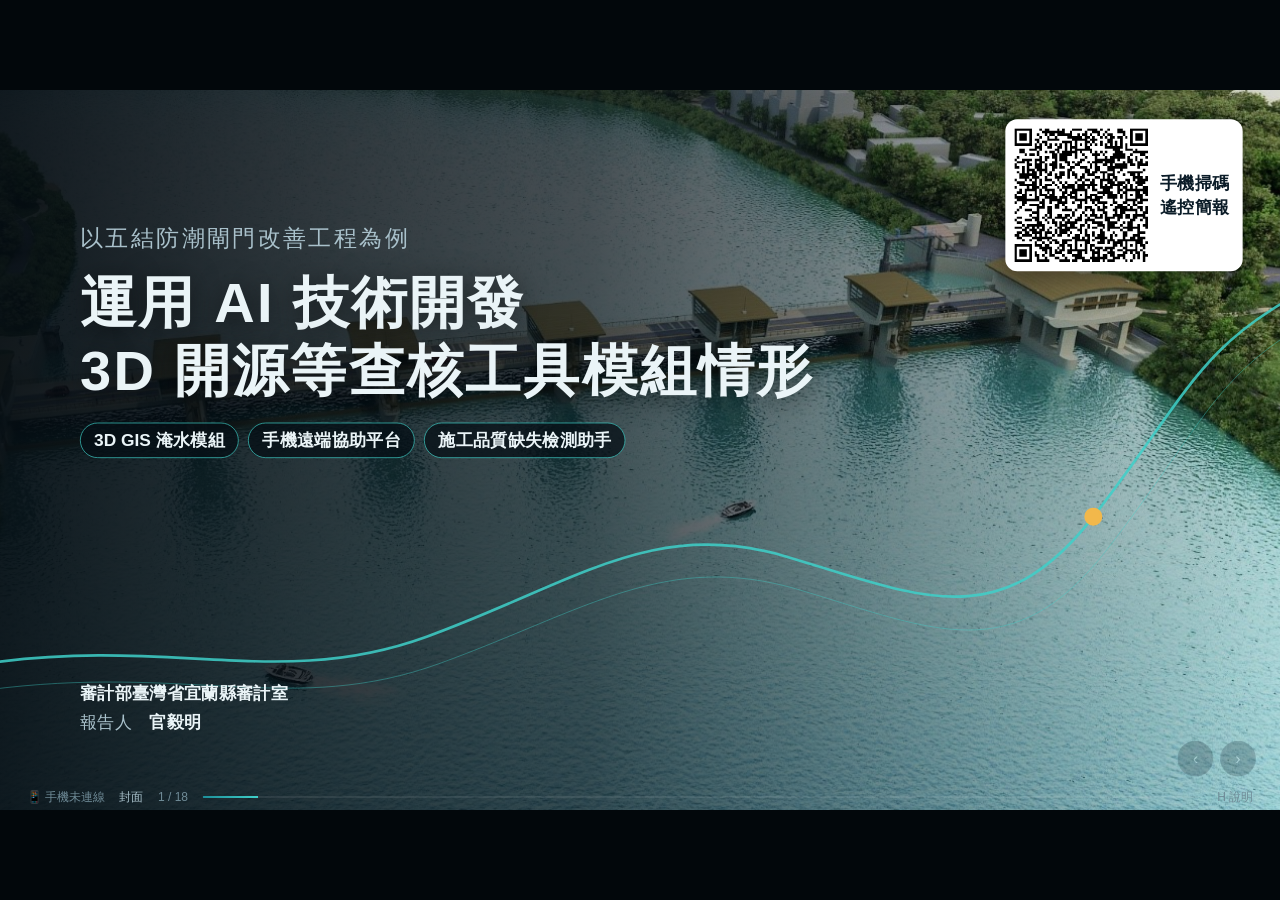
==== commit 23baa8b0: "feat(wujie-floodgate): 補入五結高處遠端協助照片與 Copilot 上架畫面 - 第12頁換上五結結構物高處實拍與遠端標記畫面（安全衛生卡已去識別化） - 第14頁與影片D加入本" ====
--- a/wujie-floodgate/index.html
+++ b/wujie-floodgate/index.html
@@ -124,7 +124,7 @@
       <div class="cbox judge">
         <div class="jt">評估結論</div>
         <div class="jv">方向合理，惟屬<b>「超標保守設計」</b></div>
-        <div class="jok">合理：規劃階段既定原則；現況 Q10→Q25 增幅 1.16 倍（＋16%），與氣候變遷短延時降雨增幅（＋10～20%）量級相符；演算鏈完整</div>
+        <div class="jok">合理：規劃階段既定假設；現況 Q10→Q25 增幅 1.16 倍（＋16%），與氣候變遷短延時降雨增幅（＋10～20%）量級相符；演算鏈完整</div>
         <div class="jng">待檢討：現況 Q25 與目標年 Q10 統計意涵不同；等於將治理標準由 Q10 提升至 Q25，須經核定並反映經費；1K+600 即暴露此矛盾</div>
       </div>
     </div>
@@ -207,7 +207,7 @@
           <div class="chip">區域 16×16 km｜工程細部 0.4×0.4 km</div>
         </div>
       </div>
-      <div class="glass an fade" style="--d:15.5s;right:80px;top:640px;width:540px;height:200px">
+      <div class="glass" style="right:80px;top:640px;width:540px;height:200px">
         <div style="position:absolute;inset:22px 28px">
           <div class="rdi" style="--d:16s"><div class="kicker" style="font-size:20px;color:#ff6b5e">目標年（2070）Q10 1,088 cms</div><div class="num" style="font-size:64px;font-weight:700">施作前 EL3.17</div></div>
           <div class="rdi" style="--d:28s"><div class="kicker" style="font-size:20px;color:#ff6b5e">目標年（2070）Q10 1,088 cms</div><div class="num" style="font-size:64px;font-weight:700;color:#f2b84b">施作後 EL2.92</div></div>
@@ -262,7 +262,7 @@
   </div>
   <svg class="loop l8" viewBox="0 0 760 620" fill="none" font-family="Microsoft JhengHei" font-weight="700" text-anchor="middle">
     <circle class="draw" style="--len:1300;--d:.5s;--dur:2.4s" cx="380" cy="300" r="200" stroke="#1d8f9a" stroke-width="5" stroke-dasharray="1300"/>
-    <g class="an zoom" style="--d:.6s"><circle cx="380" cy="100" r="78" fill="#1a1740" stroke="#a99cff" stroke-width="3"/><text x="380" y="92" font-size="28" fill="#a99cff">AI</text><text x="380" y="126" font-size="22" fill="#eaf4f7">提出風險疑點</text></g>
+    <g class="an zoom" style="--d:.6s"><circle cx="380" cy="100" r="78" fill="#1a1740" stroke="#a99cff" stroke-width="3"/><text x="380" y="92" font-size="28" fill="#a99cff">AI</text><text x="380" y="126" font-size="22" fill="#eaf4f7">提出風險假設</text></g>
     <g class="an zoom" style="--d:1.2s"><circle cx="580" cy="300" r="78" fill="#0f2f2d" stroke="#3fd0c9" stroke-width="3"/><text x="580" y="292" font-size="28" fill="#3fd0c9">專家</text><text x="580" y="326" font-size="22" fill="#eaf4f7">檢驗參數設定</text></g>
     <g class="an zoom" style="--d:1.8s"><circle cx="380" cy="500" r="78" fill="#2f2510" stroke="#f2b84b" stroke-width="3"/><text x="380" y="492" font-size="28" fill="#f2b84b">審計</text><text x="380" y="526" font-size="22" fill="#eaf4f7">形成判斷</text></g>
     <g class="an zoom" style="--d:2.4s"><circle cx="180" cy="300" r="78" fill="#13242e" stroke="#a9c1cb" stroke-width="3"/><text x="180" y="292" font-size="28" fill="#a9c1cb">修正</text><text x="180" y="326" font-size="22" fill="#eaf4f7">模型解讀</text></g>
@@ -409,14 +409,17 @@
   <div class="appqr rq an" style="--d:3.3s"><div class="qrlink" data-url="https://ymguan3-boop.github.io/original-tools/mobile-remote-assist/" data-size="140"></div><div><b>手機遠端協助平台</b><span>手機掃碼即可開啟，免安裝</span></div></div>
 </section>
 
-<section class="slide" id="s-high" data-sec="遠端協助" data-notes="在五結防潮閘門，部分結構物位於高處，審計人員無法直達，由現場人員登高以手機分享畫面，審計人員遠端圈選缺失部位，再依標記拍攝回傳。
-・待補：遠端協助平台拍攝之五結高處照片">
+<section class="slide" id="s-high" data-sec="遠端協助" data-notes="在五結防潮閘門，部分結構物位於高處，審計人員無法直達。現場人員以手機分享畫面，審計人員遠端查看高處結構，並在畫面上圈選缺失部位，請現場人員依標記拍攝回傳。
+・照片中安全衛生卡已去識別化">
   <div class="pad"><div class="kicker an"><span class="no">三</span>手機遠端協助平台 APP｜WUJIE FIELD USE</div>
     <h2 class="title an" style="--d:.15s">五結防潮閘門：<em>結構物高處缺失</em>遠端查看</h2></div>
-  <div class="hgrid">
-    <div class="hold2 an" style="--d:.3s"><b>高處缺失照片 1</b><span>請提供遠端協助平台拍攝之五結現場照片</span></div>
-    <div class="hold2 an" style="--d:.45s"><b>高處缺失照片 2</b><span>（照片到位後替換本框）</span></div>
-    <div class="hold2 an" style="--d:.6s"><b>高處缺失照片 3</b><span>（照片到位後替換本框）</span></div>
+  <div class="hgrid2">
+    <figure class="hp tall an" style="--d:.3s"><img src="img/high-1.jpg" alt=""><figcaption>結構物高處｜審計人員難以直達</figcaption></figure>
+    <figure class="hp tall an" style="--d:.5s"><img src="img/high-2.jpg" alt=""><figcaption>現場人員以手機分享畫面</figcaption></figure>
+    <div class="hcol">
+      <figure class="hp an" style="--d:.7s"><img src="img/high-3.jpg" alt=""><figcaption>遠端查看高處結構</figcaption></figure>
+      <figure class="hp mark an" style="--d:.9s"><img src="img/high-mark.png" alt=""><figcaption>審計人員遠端圈選缺失部位</figcaption></figure>
+    </div>
   </div>
   <div class="hsteps an" style="--d:.9s"><span>現場人員登高處以手機分享畫面</span><i>→</i><span>審計人員遠端圈選缺失部位</span><i>→</i><span>依標記拍攝並回傳</span></div>
 </section>
@@ -426,12 +429,13 @@
   <div class="vtitle"><b>影片 C</b>手機遠端協助平台｜南山消防分隊辦公廳舍新建工程</div></div>
 </section>
 
-<section class="slide" id="s-site" data-sec="缺失助手" data-carousel="1" data-notes="第三項工具是施工品質缺失檢測助手。現場拍照或上傳照片，AI 會框選疑似缺失、判別類型，並提出原因與改善對策，作為審核意見的草稿，最後由審計人員依契約與規範複核認定。紅框就是 APP 對五結現場照片實際回傳的結果。
+<section class="slide" id="s-site" data-sec="缺失助手" data-carousel="1" data-notes="第三項工具是施工品質缺失檢測助手。現場拍照或上傳照片，AI 會框選疑似缺失、判別類型，並提出原因與改善對策，作為審核意見的草稿，最後由審計人員依契約與規範複核認定。紅框就是 APP 對五結現場照片實際回傳的結果。這項工具也已上架本部 Copilot，同仁可以直接對話使用。
 ・第4張（突出鐵件）未經 APP 分析，無紅框">
   <div class="pad">
     <div class="kicker an"><span class="no">四</span>施工品質缺失檢測助手｜FIELD QC ASSISTANT</div>
     <h2 class="title an" style="--d:.15s">現場拍照，<em>及時回饋審核意見</em></h2>
   </div>
+  <div class="copilot an right" style="--d:.6s"><img src="img/copilot-qc.png" alt=""><span>已上架本部 Copilot</span></div>
   <div class="carousel c2 an fade" style="--d:.3s">
     <figure class="on"><div class="phbg" style="background-image:url(img/defect-1.jpg)"></div><div class="ph"><img src="img/defect-1.jpg" alt=""><div class="aibox" style="top:35%;left:35%;height:60%;width:65%"><span>工地管理缺失</span></div></div><div class="aitag">🤖 AI 缺失檢測助手判別：施工廢料散落・工地管理缺失</div><figcaption>營建廢棄物未整理清潔<small>管理橋｜圖號 DHST-101｜風險：絆倒、墜落物等工安隱患</small></figcaption></figure>
     <figure><div class="phbg" style="background-image:url(img/defect-2.jpg)"></div><div class="ph"><img src="img/defect-2.jpg" alt=""><div class="aibox" style="top:36%;left:52%;height:34%;width:4%"><span>電線配線不當</span></div></div><div class="aitag">🤖 AI 缺失檢測助手判別：線纜未受保護・電線配線不當</div><figcaption>電線連接處破損<small>施工平臺｜圖號 DSBR-002｜風險：漏電、感電</small></figcaption></figure>
@@ -453,8 +457,7 @@
   </div>
 </section>
 
-<section class="slide" id="s-filmD" data-sec="缺失助手" data-video="1" data-notes="（播放影片，無需口述。）
-・片中 Copilot 上架畫面待提供截圖後替換">
+<section class="slide" id="s-filmD" data-sec="缺失助手" data-video="1" data-notes="（播放影片，無需口述。）">
   <div class="fullvid"><video src="media/films/D.mp4" poster="media/films/d1.jpg" preload="metadata" playsinline controls></video>
   <div class="vtitle"><b>影片 D</b>施工品質缺失檢測助手｜實際操作</div></div>
 </section>
--- a/wujie-floodgate/style.css
+++ b/wujie-floodgate/style.css
@@ -586,3 +586,25 @@
 .cases { position: absolute; left: 120px; right: 120px; bottom: 100px; display: flex; flex-wrap: wrap; justify-content: center; gap: 12px; }
 .cases span { font-size: 22px; padding: 8px 18px; border-radius: 999px; border: 1px solid var(--line); background: rgba(13,32,45,.8); }
 #s-check .calcpop { top: 240px; }
+
+/* 12 實拍 */
+.hgrid2 { position: absolute; left: 120px; right: 120px; top: 262px; height: 560px; display: grid; grid-template-columns: 1fr 1fr 1.45fr; gap: 22px; }
+.hp { position: relative; margin: 0; border-radius: 18px; overflow: hidden; border: 1px solid var(--line); background: #000; }
+.hp img { width: 100%; height: 100%; object-fit: cover; display: block; }
+.hp figcaption { position: absolute; left: 0; right: 0; bottom: 0; padding: 30px 16px 12px; font-size: 22px; font-weight: 700; background: linear-gradient(transparent, rgba(0,0,0,.85)); }
+.hp.tall { height: 560px; }
+.hcol { display: grid; grid-template-rows: 1fr 1fr; gap: 22px; height: 560px; }
+.hp.mark { border: 2px solid #ff3b30; }
+.hp.mark img { object-fit: contain; background: #111; }
+/* 14 Copilot */
+.copilot { position: absolute; right: 120px; top: 74px; width: 470px; border-radius: 14px; overflow: hidden; background: #fff; border: 2px solid var(--teal); }
+.copilot img { width: 100%; height: 150px; object-fit: cover; object-position: top left; display: block; }
+.copilot span { position: absolute; right: 10px; bottom: 8px; font-size: 18px; font-weight: 800; padding: 4px 12px; border-radius: 8px; background: var(--teal); color: #052026; }
+
+.copilot { width: 620px; top: 60px; }
+.copilot img { height: 215px; }
+.qcflow .appqr span { padding: 0; border: 0; background: none; border-radius: 0; font-size: 15px; font-weight: 500; color: #46606c; }
+.qcflow .appqr b { font-size: 18px; }
+
+.copilot { width: 560px; top: 66px; }
+.copilot img { height: 168px; }
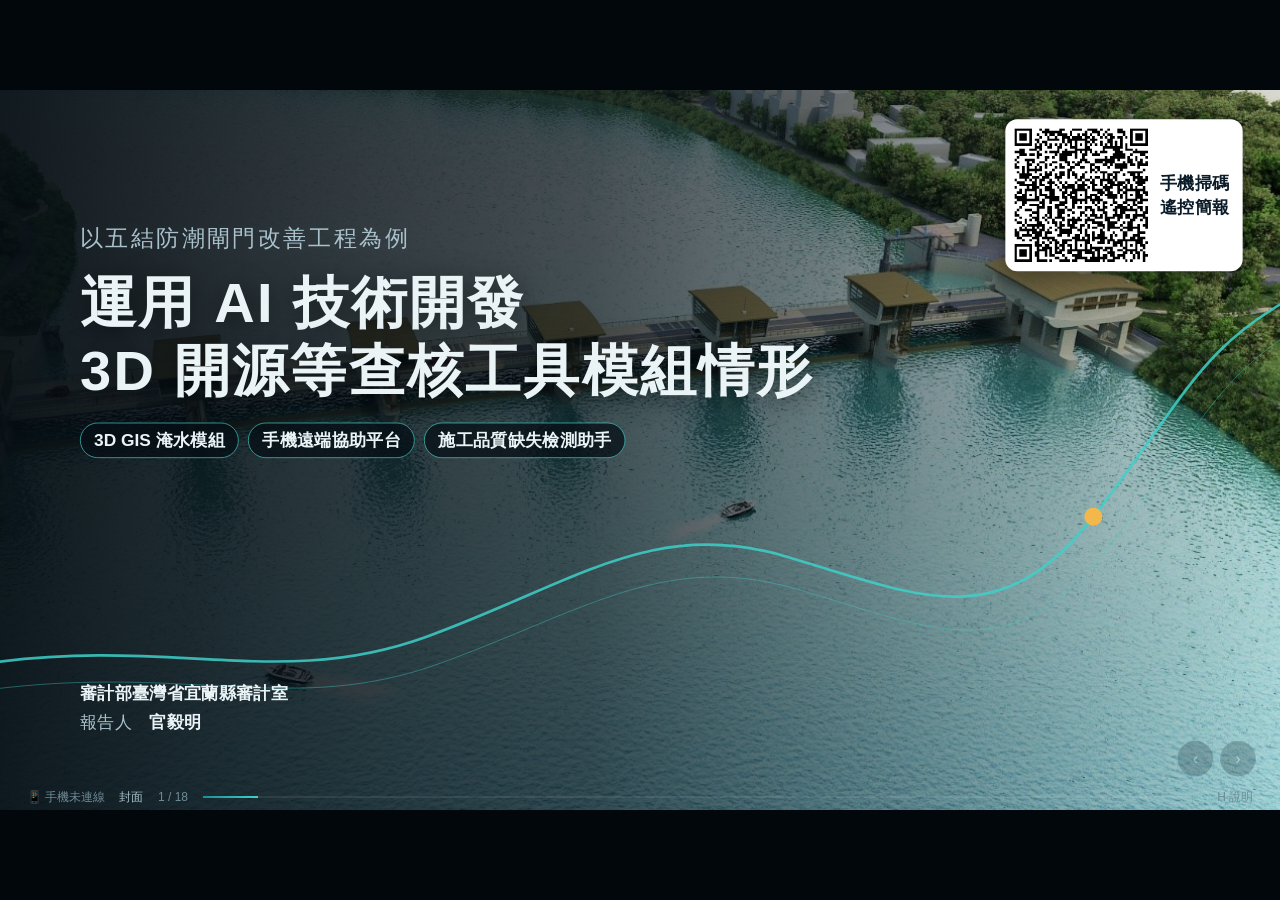
==== commit e6d616e4: "feat(wujie-floodgate): 手機即時模型畫面與無人機控制器，影片縮短至45秒內 - P5 AI 輔助參數改為點擊開關，手機遙控可切換 - 影片 A、B 縮短為約 38、31 秒 - " ====
--- a/wujie-floodgate/index.html
+++ b/wujie-floodgate/index.html
@@ -83,7 +83,7 @@
 </section>
 
 <section class="slide" id="s-check" data-calc="1" data-sec="五結案例" data-notes="依據報告發現的疑點，我們向宜蘭縣政府調取水理分析、計算書與工程圖說，建成勾稽資料庫。接著以水利工程技師的觀點，用 Python 直接讀取資料庫驗算：目標年 2070 年施作後，1K+600 洪水位 EL2.92 公尺，出水高只有 0.28 公尺，未達 0.5 公尺標準，需要的堤頂是 EL3.42 公尺。益本比 0.69、抽水站減排 25 cms 也都重新核對。歷年雨量、附近新建物、NLSC 圖資與 DTM 列為補充檢核條件。下方說明 Q10、益本比與冬山河的治理標準。
-・約 3 秒後自動顯示「Q25 合理性」完整計算式 12 秒；點按鈕可再開啟
+・點「Q25 合理性計算式」（或手機「AI 輔助參數」）開啟計算式，再點一次關閉
 ・Python 為公式驗算與差值檢核，不等同正式水理模式演算">
   <div class="pad"><div class="kicker an"><span class="no">二</span>五結防潮閘門案例｜DATA & ENGINEER CHECK</div>
     <h2 class="title an" style="--d:.15s">調件建庫，<em>技師觀點 × Python 驗算</em></h2></div>
@@ -139,66 +139,66 @@
 
     <div class="scene" data-scene="a1">
       <div class="rcol">
-        <div class="rcard an left" style="--d:.8s"><b>規劃期中</b><span>Q10 846／922 cms</span></div>
-        <div class="rcard an left" style="--d:1.8s"><b>規劃期末</b><span>Q10 856 cms</span></div>
-        <div class="rcard an left" style="--d:2.8s"><b>基本設計成果</b><span>Q10 775 cms｜目標年 1,088 cms</span></div>
-      </div>
-      <svg style="position:absolute;left:560px;top:250px" width="260" height="560" fill="none"><path class="draw" style="--len:900;--d:3.6s;--dur:3s" d="M0 60 C 130 60, 130 120, 260 120 M0 270 C 130 270, 130 250, 260 250 M0 480 C 130 480, 130 380, 260 380 M0 480 C 130 480, 130 510, 260 510" stroke="#3fd0c9" stroke-width="3" stroke-dasharray="6 8"/></svg>
+        <div class="rcard an left" style="--d:0.22s"><b>規劃期中</b><span>Q10 846／922 cms</span></div>
+        <div class="rcard an left" style="--d:0.49s"><b>規劃期末</b><span>Q10 856 cms</span></div>
+        <div class="rcard an left" style="--d:0.76s"><b>基本設計成果</b><span>Q10 775 cms｜目標年 1,088 cms</span></div>
+      </div>
+      <svg style="position:absolute;left:560px;top:250px" width="260" height="560" fill="none"><path class="draw" style="--len:900;--d:0.98s;--dur:3s" d="M0 60 C 130 60, 130 120, 260 120 M0 270 C 130 270, 130 250, 260 250 M0 480 C 130 480, 130 380, 260 380 M0 480 C 130 480, 130 510, 260 510" stroke="#3fd0c9" stroke-width="3" stroke-dasharray="6 8"/></svg>
       <div class="tcol">
-        <div class="kicker an" style="--d:3.4s">審查意見追蹤（原意見 → 回復 → 落實）</div>
-          <div class="trow an right" style="--d:4s"><b>設計流量</b><span>Q10 計畫洪水量設計值先後採 6 種不同標準</span><em class="">部分落實</em></div>
-          <div class="trow an right" style="--d:7.2s"><b>外水位</b><span>要求比較較高外水位 EL2.89 m 之影響</span><em class="">待確認</em></div>
-          <div class="trow an right" style="--d:10.4s"><b>堤頂高</b><span>工區外 1K+600 堤頂與目標年洪水位之出水高</span><em class="bad">未落實</em></div>
-          <div class="trow an right" style="--d:13.600000000000001s"><b>抽排依賴</b><span>關閘期間兩岸抽水站須減排 25 cms</span><em class="bad">未落實</em></div>
+        <div class="kicker an" style="--d:0.93s">審查意見追蹤（原意見 → 回復 → 落實）</div>
+          <div class="trow an right" style="--d:1.09s"><b>設計流量</b><span>Q10 計畫洪水量設計值先後採 6 種不同標準</span><em class="">部分落實</em></div>
+          <div class="trow an right" style="--d:1.96s"><b>外水位</b><span>要求比較較高外水位 EL2.89 m 之影響</span><em class="">待確認</em></div>
+          <div class="trow an right" style="--d:2.83s"><b>堤頂高</b><span>工區外 1K+600 堤頂與目標年洪水位之出水高</span><em class="bad">未落實</em></div>
+          <div class="trow an right" style="--d:3.70s"><b>抽排依賴</b><span>關閘期間兩岸抽水站須減排 25 cms</span><em class="bad">未落實</em></div>
       </div>
     </div>
 
     <div class="scene" data-scene="a2">
       <div class="reqcol">
         <div class="kicker an">向宜蘭縣政府調件</div>
-        <div class="doc an left" style="--d:.8s">📄 水理分析</div>
-        <div class="doc an left" style="--d:1.6s">📄 計算書（含結構計算書）</div>
-        <div class="doc an left" style="--d:2.4s">📄 工程圖說</div>
-        <div class="doc an left" style="--d:3.2s">📄 閘門與抽水站操作資料</div>
-      </div>
-      <svg style="position:absolute;left:740px;top:420px" width="300" height="80" fill="none"><path class="draw" style="--len:400;--d:4s;--dur:1.4s" d="M10 40 H270 M240 15 L275 40 L240 65" stroke="#f2b84b" stroke-width="6" stroke-linecap="round"/></svg>
-      <div class="dbbox an zoom" style="--d:5s">
+        <div class="doc an left" style="--d:0.35s">📄 水理分析</div>
+        <div class="doc an left" style="--d:0.70s">📄 計算書（含結構計算書）</div>
+        <div class="doc an left" style="--d:1.05s">📄 工程圖說</div>
+        <div class="doc an left" style="--d:1.40s">📄 閘門與抽水站操作資料</div>
+      </div>
+      <svg style="position:absolute;left:740px;top:420px" width="300" height="80" fill="none"><path class="draw" style="--len:400;--d:1.75s;--dur:1.4s" d="M10 40 H270 M240 15 L275 40 L240 65" stroke="#f2b84b" stroke-width="6" stroke-linecap="round"/></svg>
+      <div class="dbbox an zoom" style="--d:2.18s">
         <div class="kicker">勾稽資料庫</div>
         <div class="tbls big"><span>reports</span><span>review_comments</span><span>agency_replies</span><span>design_scenarios</span><span>hydrology_inputs</span><span>hydraulics_inputs</span><span>drawings</span><span>measurements</span><span>assumptions</span><span>expert_reviews</span><span>audit_findings</span><span>sources</span></div>
-        <div class="dbf an fade" style="--d:8s">每筆紀錄：文件｜版本｜狀態</div>
+        <div class="dbf an fade" style="--d:3.49s">每筆紀錄：文件｜版本｜狀態</div>
       </div>
     </div>
 
 <div class="scene" data-scene="a3">
       <span class="demo" style="left:60px;top:100px">示意歷線（依報告情境標示，非實測）</span>
       <svg style="position:absolute;left:80px;top:150px" width="1000" height="610" viewBox="0 0 1150 700" fill="none" font-family="Microsoft JhengHei">
-        <rect class="an fade" style="--d:2.5s" x="290" y="40" width="190" height="560" fill="rgba(255,107,94,.12)"/>
-        <rect class="an fade" style="--d:3.2s" x="480" y="40" width="570" height="560" fill="rgba(63,208,201,.08)"/>
-        <text class="an fade" style="--d:2.5s" x="385" y="76" fill="#ff6b5e" font-size="24" text-anchor="middle" font-weight="700">關閘約 6 小時</text>
-        <text class="an fade" style="--d:3.2s" x="765" y="76" fill="#3fd0c9" font-size="24" text-anchor="middle" font-weight="700">內水高於外水 0.3 m 起洩水約 18 小時</text>
+        <rect class="an fade" style="--d:0.97s" x="290" y="40" width="190" height="560" fill="rgba(255,107,94,.12)"/>
+        <rect class="an fade" style="--d:1.24s" x="480" y="40" width="570" height="560" fill="rgba(63,208,201,.08)"/>
+        <text class="an fade" style="--d:0.97s" x="385" y="76" fill="#ff6b5e" font-size="24" text-anchor="middle" font-weight="700">關閘約 6 小時</text>
+        <text class="an fade" style="--d:1.24s" x="765" y="76" fill="#3fd0c9" font-size="24" text-anchor="middle" font-weight="700">內水高於外水 0.3 m 起洩水約 18 小時</text>
         <path d="M60 600 H1090 M60 600 V30" stroke="#6f8b97" stroke-width="2"/>
         <text x="1090" y="640" fill="#6f8b97" font-size="20" text-anchor="end">時間（小時，示意）</text>
         <text x="70" y="24" fill="#6f8b97" font-size="20">水位 EL m</text>
-        <path class="draw" style="--len:1400;--d:.5s;--dur:3s" d="M60 420 C 150 330, 240 180, 330 175 S 470 330, 560 420 S 760 520, 860 430 S 1000 300, 1090 320" stroke="#2c7fb8" stroke-width="5"/>
-        <text class="an fade" style="--d:2s" x="330" y="160" fill="#7fc0ff" font-size="24" text-anchor="middle">外水峰 EL2.66</text>
-        <path class="draw" style="--len:1400;--d:1.5s;--dur:3s" d="M60 520 C 200 500, 300 420, 420 260 S 520 250, 600 330 S 900 470, 1090 500" stroke="#f2b84b" stroke-width="5"/>
-        <text class="an fade" style="--d:3.6s" x="430" y="240" fill="#f2b84b" font-size="24">內水最高 EL2.46（操作歷程峰）</text>
-        <g class="an fade" style="--d:4.4s"><path d="M720 560 V470" stroke="#a99cff" stroke-width="5" marker-end="url(#ar)"/><text x="740" y="560" fill="#a99cff" font-size="24">抽水站減排 25 cms</text></g>
+        <path class="draw" style="--len:1400;--d:0.19s;--dur:3s" d="M60 420 C 150 330, 240 180, 330 175 S 470 330, 560 420 S 760 520, 860 430 S 1000 300, 1090 320" stroke="#2c7fb8" stroke-width="5"/>
+        <text class="an fade" style="--d:0.77s" x="330" y="160" fill="#7fc0ff" font-size="24" text-anchor="middle">外水峰 EL2.66</text>
+        <path class="draw" style="--len:1400;--d:0.58s;--dur:3s" d="M60 520 C 200 500, 300 420, 420 260 S 520 250, 600 330 S 900 470, 1090 500" stroke="#f2b84b" stroke-width="5"/>
+        <text class="an fade" style="--d:1.39s" x="430" y="240" fill="#f2b84b" font-size="24">內水最高 EL2.46（操作歷程峰）</text>
+        <g class="an fade" style="--d:1.70s"><path d="M720 560 V470" stroke="#a99cff" stroke-width="5" marker-end="url(#ar)"/><text x="740" y="560" fill="#a99cff" font-size="24">抽水站減排 25 cms</text></g>
         <defs><marker id="ar" viewBox="0 0 10 10" refX="5" refY="5" markerWidth="5" markerHeight="5" orient="auto"><path d="M0 0 L10 5 L0 10z" fill="#a99cff"/></marker></defs>
       </svg>
-      <div class="pyfilm an right" style="--d:9s">
+      <div class="pyfilm an right" style="--d:3.48s">
         <div class="pyh"><span>●</span><span>●</span><span>●</span><b>Python 驗算（實際執行結果）</b></div>
         <table class="pyout"><thead><tr><th>情境</th><th>工程</th><th>洪水位</th><th>出水高</th><th>檢核</th></tr></thead><tbody><tr><td>一般治理</td><td>施作前</td><td>2.91</td><td>0.29</td><td class="bad">不符</td></tr><tr><td>一般治理</td><td>施作後</td><td>2.79</td><td>0.41</td><td class="bad">不符</td></tr><tr><td>目標年（2070）</td><td>施作前</td><td>3.17</td><td>0.03</td><td class="bad">不符</td></tr><tr><td>目標年（2070）</td><td>施作後</td><td>2.92</td><td>0.28</td><td class="bad">不符</td></tr></tbody></table>
-        <div class="pyeq an fade" style="--d:16s">Z<sub>req</sub>＝2.92＋0.50＝<b>EL3.42 m</b>　現況 EL3.20 m　<b class="bad">不足 0.22 m</b></div>
+        <div class="pyeq an fade" style="--d:6.19s">Z<sub>req</sub>＝2.92＋0.50＝<b>EL3.42 m</b>　現況 EL3.20 m　<b class="bad">不足 0.22 m</b></div>
       </div>
     </div>
 
     <div class="scene" data-scene="a4">
-      <div class="shotimg kenburns" style="background-image:url(media/shots/risk-00-start.jpg);--kb:16s;transform-origin:62% 50%"></div>
-      <div class="xfade" style="background-image:url(media/shots/risk-1088-before.jpg);--d:16s;--xd:1.2s"></div>
-      <div class="xfade" style="background-image:url(media/shots/risk-1088-after.jpg);--d:28s;--xd:1.2s"></div>
+      <div class="shotimg kenburns" style="background-image:url(media/shots/risk-00-start.jpg);--kb:8.00s;transform-origin:62% 50%"></div>
+      <div class="xfade" style="background-image:url(media/shots/risk-1088-before.jpg);--d:2.73s;--xd:0.20s"></div>
+      <div class="xfade" style="background-image:url(media/shots/risk-1088-after.jpg);--d:4.78s;--xd:0.20s"></div>
       <span class="real" style="left:470px;top:100px">實際運行畫面｜主模型</span>
-      <div class="glass an right" style="--d:1.5s;right:80px;top:200px;width:540px">
+      <div class="glass an right" style="--d:0.26s;right:80px;top:200px;width:540px">
         <div class="kicker" style="font-size:20px;margin-bottom:10px">場景規格</div>
         <div class="chipcol">
           <div class="chip">NLSC 正射影像＋三維建物</div>
@@ -209,8 +209,8 @@
       </div>
       <div class="glass" style="right:80px;top:640px;width:540px;height:200px">
         <div style="position:absolute;inset:22px 28px">
-          <div class="rdi" style="--d:16s"><div class="kicker" style="font-size:20px;color:#ff6b5e">目標年（2070）Q10 1,088 cms</div><div class="num" style="font-size:64px;font-weight:700">施作前 EL3.17</div></div>
-          <div class="rdi" style="--d:28s"><div class="kicker" style="font-size:20px;color:#ff6b5e">目標年（2070）Q10 1,088 cms</div><div class="num" style="font-size:64px;font-weight:700;color:#f2b84b">施作後 EL2.92</div></div>
+          <div class="rdi" style="--d:2.73s"><div class="kicker" style="font-size:20px;color:#ff6b5e">目標年（2070）Q10 1,088 cms</div><div class="num" style="font-size:64px;font-weight:700">施作前 EL3.17</div></div>
+          <div class="rdi" style="--d:4.78s"><div class="kicker" style="font-size:20px;color:#ff6b5e">目標年（2070）Q10 1,088 cms</div><div class="num" style="font-size:64px;font-weight:700;color:#f2b84b">施作後 EL2.92</div></div>
         </div>
       </div>
     </div>
@@ -218,15 +218,15 @@
     <div class="scene" data-scene="a5">
       <div style="position:absolute;left:100px;top:180px;width:1000px" class="chipcol">
         <div class="kicker an">版本與計算限制</div>
-        <div class="chip an left" style="--d:.6s">空間篩檢，不取代正式水理模式<small>依設計標準切換流量與工程前後，比較水位與周邊區位</small></div>
-        <div class="chip an left" style="--d:1.6s">每個水位對應正式文件數值<small>報告列值與算術推導分開標示</small></div>
-        <div class="chip an left" style="--d:2.6s">版本固定<small>主模型 20260904-q10-operation-v11</small></div>
-        <div class="chip an left" style="--d:3.6s">建物以「X／Y 部分範圍」呈現<small>不等於受災戶數</small></div>
+        <div class="chip an left" style="--d:0.36s">空間篩檢，不取代正式水理模式<small>依設計標準切換流量與工程前後，比較水位與周邊區位</small></div>
+        <div class="chip an left" style="--d:0.95s">每個水位對應正式文件數值<small>報告列值與算術推導分開標示</small></div>
+        <div class="chip an left" style="--d:1.55s">版本固定<small>主模型 20260904-q10-operation-v11</small></div>
+        <div class="chip an left" style="--d:2.14s">建物以「X／Y 部分範圍」呈現<small>不等於受災戶數</small></div>
       </div>
       <svg style="position:absolute;left:1150px;top:200px" width="680" height="640" fill="none">
-        <path class="draw" style="--len:900;--d:5s;--dur:2s" d="M40 80 C 300 80, 340 300, 600 320 M40 320 H600 M40 560 C 300 560, 340 340, 600 320" stroke="#3fd0c9" stroke-width="4"/>
-        <circle class="an zoom" style="--d:7s" cx="600" cy="320" r="34" fill="#f2b84b"/>
-        <text class="an fade" style="--d:7.5s" x="420" y="420" fill="#f2b84b" font-size="32" font-family="Microsoft JhengHei" font-weight="800" text-anchor="middle">可追溯的風險線索</text>
+        <path class="draw" style="--len:900;--d:2.97s;--dur:2s" d="M40 80 C 300 80, 340 300, 600 320 M40 320 H600 M40 560 C 300 560, 340 340, 600 320" stroke="#3fd0c9" stroke-width="4"/>
+        <circle class="an zoom" style="--d:4.16s" cx="600" cy="320" r="34" fill="#f2b84b"/>
+        <text class="an fade" style="--d:4.46s" x="420" y="420" fill="#f2b84b" font-size="32" font-family="Microsoft JhengHei" font-weight="800" text-anchor="middle">可追溯的風險線索</text>
       </svg>
     </div>
 
@@ -237,8 +237,8 @@
 </section>
 
 <section class="slide" id="s-live1" data-sec="五結案例" data-model="8771" data-model-path="/model/" data-model-rel="models/risk/model/" data-fallback="media/shots/risk-1088-before.jpg" data-notes="這是實際執行的 3D GIS 淹水模組，依目前的設計標準進行模擬。以目標年 2070 年 Q10 一千零八十八 cms 為例，施作前 1K+600 水位 EL3.17 公尺，施作後 EL2.92 公尺；現況堤頂 EL3.20 公尺，出水高只剩 0.28 公尺。模型是空間篩檢，不取代正式水理模式。
-・手機遙控：模型操作區可切 775／750／1088、施作前後、年份、視角，拖曳旋轉、縮放
-・滑鼠操作模型後，點模型外任一處即恢復換頁鍵">
+・手機會顯示模型即時畫面：在畫面上拖曳旋轉、輕點點選；下方按鈕切換情境、年份與視角
+・誤開物件資訊等彈窗時，按手機「✕ 關閉模型彈窗」">
   <div class="modelhead"><div class="kicker an"><span class="no">二</span>3D GIS 淹水模組｜LIVE MODEL</div></div>
   <div class="modelwrap an fade" style="--d:.2s"><div class="fallback" data-msg="模型載入中…（離線時顯示預錄畫面）"></div><span class="live">LIVE｜Three.js</span></div>
   <div class="modelside">
@@ -289,31 +289,31 @@
     <div class="chap"><div class="c1"></div><div class="c2"></div></div>
 
 <div class="scene" data-scene="b1">
-      <div class="shotimg kenburns" style="background-image:url(media/shots/audit-view-1-斜視.jpg);--kb:14s"></div>
+      <div class="shotimg kenburns" style="background-image:url(media/shots/audit-view-1-斜視.jpg);--kb:8.48s"></div>
       <span class="real" style="left:60px;top:100px">實際運行畫面｜查核證據模型</span>
-      <div class="glass an right" style="--d:1.5s;right:70px;top:170px;width:640px">
+      <div class="glass an right" style="--d:0.91s;right:70px;top:170px;width:640px">
         <div class="kicker" style="font-size:20px;margin-bottom:10px">五個風險查核點</div>
         <div class="chipcol">
-          <div class="chip an" style="--d:2s">AUD-01　目標年（2070）內外水條件一致性<small>A 級文件事實＋C 級風險定位</small></div>
-          <div class="chip an" style="--d:2.6s">AUD-02　1K+600 局部堤岸安全餘裕<small>A＋B 級差值推導＋C 級代表位置</small></div>
-          <div class="chip an" style="--d:3.2s">AUD-03　極端洪潮越波與系統界面<small>A 級文件情境＋C 級界面判釋</small></div>
-          <div class="chip an" style="--d:3.8s">AUD-04　閘門多門失效・共同原因<small>A 級文件情境＋C 級風險研判</small></div>
-          <div class="chip an" style="--d:4.4s">AUD-05　閘門與抽水站聯合操作<small>A 級文件數值＋C 級依賴研判</small></div>
+          <div class="chip an" style="--d:1.21s">AUD-01　目標年（2070）內外水條件一致性<small>A 級文件事實＋C 級風險定位</small></div>
+          <div class="chip an" style="--d:1.57s">AUD-02　1K+600 局部堤岸安全餘裕<small>A＋B 級差值推導＋C 級代表位置</small></div>
+          <div class="chip an" style="--d:1.94s">AUD-03　極端洪潮越波與系統界面<small>A 級文件情境＋C 級界面判釋</small></div>
+          <div class="chip an" style="--d:2.30s">AUD-04　閘門多門失效・共同原因<small>A 級文件情境＋C 級風險研判</small></div>
+          <div class="chip an" style="--d:2.66s">AUD-05　閘門與抽水站聯合操作<small>A 級文件數值＋C 級依賴研判</small></div>
         </div>
-        <div class="an fade" style="--d:5.4s;margin-top:14px;font-size:20px;color:#f2b84b">狀態：風險線索，待正式水理重算</div>
+        <div class="an fade" style="--d:3.27s;margin-top:14px;font-size:20px;color:#f2b84b">狀態：風險線索，待正式水理重算</div>
       </div>
     </div>
 
 <div class="scene" data-scene="b2">
       <div style="position:absolute;left:100px;right:100px;top:160px">
         <div class="kicker an">專家諮詢矩陣（會議紀錄）</div>
-        <table class="an" style="--d:.4s;width:100%;margin-top:22px;border-collapse:separate;border-spacing:0 14px;font-size:32px">
+        <table class="an" style="--d:0.23s;width:100%;margin-top:22px;border-collapse:separate;border-spacing:0 14px;font-size:32px">
           <tr style="color:#6f8b97;font-size:20px"><td style="padding:0 18px">議題</td><td>專家意見</td><td style="width:330px">審計處理</td></tr>
-          <tr class="an left" style="--d:1.2s;background:rgba(13,32,45,.9)"><td style="padding:24px 22px;font-weight:800;width:260px">設計流量依據</td><td>現況 Q25 直接轉未來 Q10，論證偏弱</td><td><span class="tag a">審核通知 一(二)</span></td></tr>
-          <tr class="an left" style="--d:2.4s;background:rgba(13,32,45,.9)"><td style="padding:24px 22px;font-weight:800;width:260px">堤防完整性</td><td>目標年（2070）1,088 cms 下堤頂缺口 22 公分，須全段加高</td><td><span class="tag a">審核通知 一(三)</span></td></tr>
-          <tr class="an left" style="--d:3.6s;background:rgba(13,32,45,.9)"><td style="padding:24px 22px;font-weight:800;width:260px">閘門與抽水站</td><td>通洪 750 對 775 cms，缺口仰賴抽水站</td><td><span class="tag a">審核通知 一(四)</span></td></tr>
-          <tr class="an left" style="--d:4.8s;background:rgba(13,32,45,.9)"><td style="padding:24px 22px;font-weight:800;width:260px">水理參數</td><td>N 值前後不一、未律定驗證</td><td><span class="tag d">待補證</span></td></tr>
-          <tr class="an left" style="--d:6s;background:rgba(13,32,45,.9)"><td style="padding:24px 22px;font-weight:800;width:260px">模擬情境</td><td>聚焦保護標準；強調未加高堤防之風險</td><td><span class="tag c">修正模型解讀</span></td></tr>
+          <tr class="an left" style="--d:0.70s;background:rgba(13,32,45,.9)"><td style="padding:24px 22px;font-weight:800;width:260px">設計流量依據</td><td>現況 Q25 直接轉未來 Q10，論證偏弱</td><td><span class="tag a">審核通知 一(二)</span></td></tr>
+          <tr class="an left" style="--d:1.40s;background:rgba(13,32,45,.9)"><td style="padding:24px 22px;font-weight:800;width:260px">堤防完整性</td><td>目標年（2070）1,088 cms 下堤頂缺口 22 公分，須全段加高</td><td><span class="tag a">審核通知 一(三)</span></td></tr>
+          <tr class="an left" style="--d:2.10s;background:rgba(13,32,45,.9)"><td style="padding:24px 22px;font-weight:800;width:260px">閘門與抽水站</td><td>通洪 750 對 775 cms，缺口仰賴抽水站</td><td><span class="tag a">審核通知 一(四)</span></td></tr>
+          <tr class="an left" style="--d:2.80s;background:rgba(13,32,45,.9)"><td style="padding:24px 22px;font-weight:800;width:260px">水理參數</td><td>N 值前後不一、未律定驗證</td><td><span class="tag d">待補證</span></td></tr>
+          <tr class="an left" style="--d:3.50s;background:rgba(13,32,45,.9)"><td style="padding:24px 22px;font-weight:800;width:260px">模擬情境</td><td>聚焦保護標準；強調未加高堤防之風險</td><td><span class="tag c">修正模型解讀</span></td></tr>
         </table>
       </div>
     </div>
@@ -322,15 +322,15 @@
       <div style="position:absolute;left:80px;top:160px;width:860px;height:640px;border-radius:18px;overflow:hidden">
         <div class="shotimg" style="background-image:url(media/shots/risk-1088-before.jpg);filter:saturate(.6) brightness(.7)"></div>
         <div style="position:absolute;left:24px;top:20px;font-size:34px;font-weight:900;color:#ff6b5e">修正前</div>
-        <div class="glass an" style="--d:1s;left:24px;bottom:24px;right:24px;font-size:24px;line-height:1.6">呈現大規模溢淹範圍與受災房屋棟數<br><span style="color:#6f8b97;font-size:20px">易被誤讀為受災結論</span></div>
-      </div>
-      <svg class="an fade" style="--d:2s;position:absolute;left:950px;top:440px" width="80" height="80"><path d="M10 40 H66 M46 18 L68 40 L46 62" stroke="#f2b84b" stroke-width="6" fill="none"/></svg>
+        <div class="glass an" style="--d:0.39s;left:24px;bottom:24px;right:24px;font-size:24px;line-height:1.6">呈現大規模溢淹範圍與受災房屋棟數<br><span style="color:#6f8b97;font-size:20px">易被誤讀為受災結論</span></div>
+      </div>
+      <svg class="an fade" style="--d:0.79s;position:absolute;left:950px;top:440px" width="80" height="80"><path d="M10 40 H66 M46 18 L68 40 L46 62" stroke="#f2b84b" stroke-width="6" fill="none"/></svg>
       <div class="chipcol" style="position:absolute;left:1040px;right:80px;top:170px">
-        <div class="kicker an" style="--d:2.4s;color:#3fd0c9;font-size:34px">修正後</div>
-        <div class="chip an right" style="--d:3s">聚焦目標年（2070）Q10 1,088 cms<small>保留 775、750 與 1,088 三種 Q10 情境</small></div>
-        <div class="chip an right" style="--d:5s">正式文件、算術推導、空間判釋分開標示<small>A／B／C／D 證據分級</small></div>
-        <div class="chip an right" style="--d:7s">建物以「X／Y 部分範圍」呈現<small>不等於全區總數或受災戶數</small></div>
-        <div class="chip an right" style="--d:9s">750 與 775 不同口徑，不直接相減求效益</div>
+        <div class="kicker an" style="--d:0.94s;color:#3fd0c9;font-size:34px">修正後</div>
+        <div class="chip an right" style="--d:1.18s">聚焦目標年（2070）Q10 1,088 cms<small>保留 775、750 與 1,088 三種 Q10 情境</small></div>
+        <div class="chip an right" style="--d:1.96s">正式文件、算術推導、空間判釋分開標示<small>A／B／C／D 證據分級</small></div>
+        <div class="chip an right" style="--d:2.75s">建物以「X／Y 部分範圍」呈現<small>不等於全區總數或受災戶數</small></div>
+        <div class="chip an right" style="--d:3.53s">750 與 775 不同口徑，不直接相減求效益</div>
       </div>
     </div>
 
@@ -338,22 +338,22 @@
       <div style="position:absolute;left:80px;right:80px;top:180px">
         <div class="kicker an">審計意見四段式（以 1K+600 堤防為例）</div>
         <div style="display:grid;grid-template-columns:repeat(4,1fr);gap:20px;margin-top:24px">
-          <div class="card an" style="--d:.6s;min-height:380px"><div style="font-size:22px;color:#6fd38f;letter-spacing:.1em">查核事實</div><div style="font-size:27px;line-height:1.55;margin-top:12px">1K+600 現況堤頂 EL3.20 m；目標年（2070 年）施作後洪水位 EL2.92 m</div></div>
-          <div class="card an" style="--d:1.8s;min-height:380px"><div style="font-size:22px;color:#3fd0c9;letter-spacing:.1em">依據</div><div style="font-size:27px;line-height:1.55;margin-top:12px">區域排水整治規劃參考手冊：出水高 50 公分為原則</div></div>
-          <div class="card an" style="--d:3s;min-height:380px"><div style="font-size:22px;color:#f2b84b;letter-spacing:.1em">風險及影響</div><div style="font-size:27px;line-height:1.55;margin-top:12px">不足 0.22 m，工區外仍有溢堤風險；加高經費未納編</div></div>
-          <div class="card an" style="--d:4.2s;min-height:380px;border-color:#f2b84b"><div style="font-size:22px;color:#ff6b5e;letter-spacing:.1em">建議事項</div><div style="font-size:27px;line-height:1.55;margin-top:12px">併同本工程研謀施工範圍外堤防（1K+600 周邊）加高</div></div>
+          <div class="card an" style="--d:0.60s;min-height:380px"><div style="font-size:22px;color:#6fd38f;letter-spacing:.1em">查核事實</div><div style="font-size:27px;line-height:1.55;margin-top:12px">1K+600 現況堤頂 EL3.20 m；目標年（2070 年）施作後洪水位 EL2.92 m</div></div>
+          <div class="card an" style="--d:1.80s;min-height:380px"><div style="font-size:22px;color:#3fd0c9;letter-spacing:.1em">依據</div><div style="font-size:27px;line-height:1.55;margin-top:12px">區域排水整治規劃參考手冊：出水高 50 公分為原則</div></div>
+          <div class="card an" style="--d:3.00s;min-height:380px"><div style="font-size:22px;color:#f2b84b;letter-spacing:.1em">風險及影響</div><div style="font-size:27px;line-height:1.55;margin-top:12px">不足 0.22 m，工區外仍有溢堤風險；加高經費未納編</div></div>
+          <div class="card an" style="--d:4.20s;min-height:380px;border-color:#f2b84b"><div style="font-size:22px;color:#ff6b5e;letter-spacing:.1em">建議事項</div><div style="font-size:27px;line-height:1.55;margin-top:12px">併同本工程研謀施工範圍外堤防（1K+600 周邊）加高</div></div>
         </div>
       </div>
     </div>
 
 <div class="scene" data-scene="b5">
       <svg style="position:absolute;left:0;top:240px" width="1920" height="420" fill="none" font-family="Microsoft JhengHei" text-anchor="middle">
-        <path class="draw" style="--len:1500;--d:.2s;--dur:3.6s" d="M260 160 H1660" stroke="#3fd0c9" stroke-width="4"/>
-        <g class="an zoom" style="--d:.3s"><rect x="140" y="90" width="240" height="140" rx="18" fill="#0d202d" stroke="#3fd0c9" stroke-width="2"/><text x="260" y="152" font-size="30" fill="#eaf4f7" font-weight="800">工作底稿</text><text x="260" y="192" font-size="20" fill="#6f8b97">查核人員</text></g>
-        <g class="an zoom" style="--d:1.5s"><rect x="560" y="90" width="240" height="140" rx="18" fill="#0d202d" stroke="#3fd0c9" stroke-width="2"/><text x="680" y="152" font-size="30" fill="#eaf4f7" font-weight="800">調查報告</text><text x="680" y="192" font-size="20" fill="#6f8b97">擬議處理意見</text></g>
-        <g class="an zoom" style="--d:2.7s"><rect x="980" y="90" width="240" height="140" rx="18" fill="#0d202d" stroke="#3fd0c9" stroke-width="2"/><text x="1100" y="152" font-size="30" fill="#eaf4f7" font-weight="800">內部複核</text><text x="1100" y="192" font-size="20" fill="#6f8b97">主任核定</text></g>
-        <g class="an zoom" style="--d:3.9s"><rect x="1400" y="70" width="280" height="180" rx="18" fill="#2f2510" stroke="#f2b84b" stroke-width="3"/><text x="1540" y="148" font-size="36" fill="#f2b84b" font-weight="900">審核通知</text><text x="1540" y="192" font-size="20" fill="#eaf4f7">建議事項＋查明處理 4 項</text></g>
-        <text class="an fade" style="--d:5s" x="960" y="370" font-size="34" fill="#eaf4f7" font-weight="800">強化經濟性・強化完整性・強化韌性</text>
+        <path class="draw" style="--len:1500;--d:0.16s;--dur:3.6s" d="M260 160 H1660" stroke="#3fd0c9" stroke-width="4"/>
+        <g class="an zoom" style="--d:0.24s"><rect x="140" y="90" width="240" height="140" rx="18" fill="#0d202d" stroke="#3fd0c9" stroke-width="2"/><text x="260" y="152" font-size="30" fill="#eaf4f7" font-weight="800">工作底稿</text><text x="260" y="192" font-size="20" fill="#6f8b97">查核人員</text></g>
+        <g class="an zoom" style="--d:1.19s"><rect x="560" y="90" width="240" height="140" rx="18" fill="#0d202d" stroke="#3fd0c9" stroke-width="2"/><text x="680" y="152" font-size="30" fill="#eaf4f7" font-weight="800">調查報告</text><text x="680" y="192" font-size="20" fill="#6f8b97">擬議處理意見</text></g>
+        <g class="an zoom" style="--d:2.14s"><rect x="980" y="90" width="240" height="140" rx="18" fill="#0d202d" stroke="#3fd0c9" stroke-width="2"/><text x="1100" y="152" font-size="30" fill="#eaf4f7" font-weight="800">內部複核</text><text x="1100" y="192" font-size="20" fill="#6f8b97">主任核定</text></g>
+        <g class="an zoom" style="--d:3.09s"><rect x="1400" y="70" width="280" height="180" rx="18" fill="#2f2510" stroke="#f2b84b" stroke-width="3"/><text x="1540" y="148" font-size="36" fill="#f2b84b" font-weight="900">審核通知</text><text x="1540" y="192" font-size="20" fill="#eaf4f7">建議事項＋查明處理 4 項</text></g>
+        <text class="an fade" style="--d:3.97s" x="960" y="370" font-size="34" fill="#eaf4f7" font-weight="800">強化經濟性・強化完整性・強化韌性</text>
       </svg>
     </div>
 
@@ -364,7 +364,8 @@
 </section>
 
 <section class="slide" id="s-live2" data-sec="五結案例" data-model="8772" data-model-path="/model/" data-model-rel="models/audit/model/" data-fallback="media/shots/audit-view-1-斜視.jpg" data-notes="納入專家意見後的 3D 成果模組，把五個風險查核點放回現場。三個關鍵風險：益本比 0.69、目標年堤頂不足 0.22 公尺、關閘期間依賴抽水站減排 25 cms。審核通知據此提出三項建議：強化經濟性、強化完整性、強化韌性。
-・手機遙控：可切六種視角，點「？1～？5」開啟查核點分析卡">
+・手機會顯示模型即時畫面；點「？1～？5」開啟查核點分析卡，「✕ 關閉模型彈窗」關閉
+・點「無人機」視角後，手機出現無人機控制器：按住前進／後退／左右轉／上升／下降">
   <div class="modelhead"><div class="kicker an"><span class="no">二</span>3D GIS 成果模組｜AUDIT EVIDENCE MODEL</div></div>
   <div class="modelwrap an fade" style="--d:.2s"><div class="fallback" data-msg="模型載入中…（離線時顯示預錄畫面）"></div><span class="live">LIVE｜Three.js</span></div>
   <div class="modelside">
@@ -384,8 +385,7 @@
   </div>
 </section>
 
-<section class="slide" id="s-remote" data-sec="遠端協助" data-notes="第二項工具是手機遠端協助平台。現場人員用手機開網頁取得 4 位數代碼，審計人員輸入後即可看到現場鏡頭，雙向語音與文字溝通，並直接在畫面上圈選、加箭頭，指定要拍的部位，照片回傳存證。安全上採 4 位數配對與短效連線憑證，金鑰不放在程式庫。
-・右下 QR 可直接開啟平台">
+<section class="slide" id="s-remote" data-sec="遠端協助" data-notes="第二項工具是手機遠端協助平台。現場人員用手機開網頁取得 4 位數代碼，審計人員輸入後即可看到現場鏡頭，雙向語音與文字溝通，並直接在畫面上圈選、加箭頭，指定要拍的部位，照片回傳存證。安全上採 4 位數配對與短效連線憑證，金鑰不放在程式庫。">
   <div class="pad"><div class="kicker an"><span class="no">三</span>手機遠端協助平台 APP｜HOW IT WORKS</div>
     <h2 class="title an" style="--d:.15s">手機遠端協助平台：<em>共享畫面 × 遠距標記</em></h2></div>
   <div class="rmflow">
@@ -406,7 +406,6 @@
     <div class="card an" style="--d:2.8s"><b>回傳存證</b><p>依指示拍攝缺失部位，照片回傳供查核</p></div>
     <div class="card an" style="--d:3s"><b>安全</b><p>4 位數配對、短效連線憑證，金鑰不放程式庫</p></div>
   </div>
-  <div class="appqr rq an" style="--d:3.3s"><div class="qrlink" data-url="https://ymguan3-boop.github.io/original-tools/mobile-remote-assist/" data-size="140"></div><div><b>手機遠端協助平台</b><span>手機掃碼即可開啟，免安裝</span></div></div>
 </section>
 
 <section class="slide" id="s-high" data-sec="遠端協助" data-notes="在五結防潮閘門，部分結構物位於高處，審計人員無法直達。現場人員以手機分享畫面，審計人員遠端查看高處結構，並在畫面上圈選缺失部位，請現場人員依標記拍攝回傳。
@@ -453,7 +452,6 @@
     <span class="an" style="--d:1.4s">🤖 AI 辨識框選</span><i class="an fade" style="--d:1.5s">→</i>
     <span class="an" style="--d:1.6s">📝 意見建議草稿</span><i class="an fade" style="--d:1.7s">→</i>
     <span class="hl an" style="--d:1.8s">🧑‍💼 審計人員複核認定</span>
-    <div class="appqr qq an" style="--d:2s"><div class="qrlink" data-url="https://ymguan3-boop.github.io/original-tools/construction-qc/" data-size="110"></div><div><b>施工品質缺失檢測助手</b><span>掃碼開啟，免安裝</span></div></div>
   </div>
 </section>
 
--- a/wujie-floodgate/style.css
+++ b/wujie-floodgate/style.css
@@ -608,3 +608,7 @@
 
 .copilot { width: 560px; top: 66px; }
 .copilot img { height: 168px; }
+
+.rmfeat { right: 120px; }
+
+.rmfeat { right: 120px; }
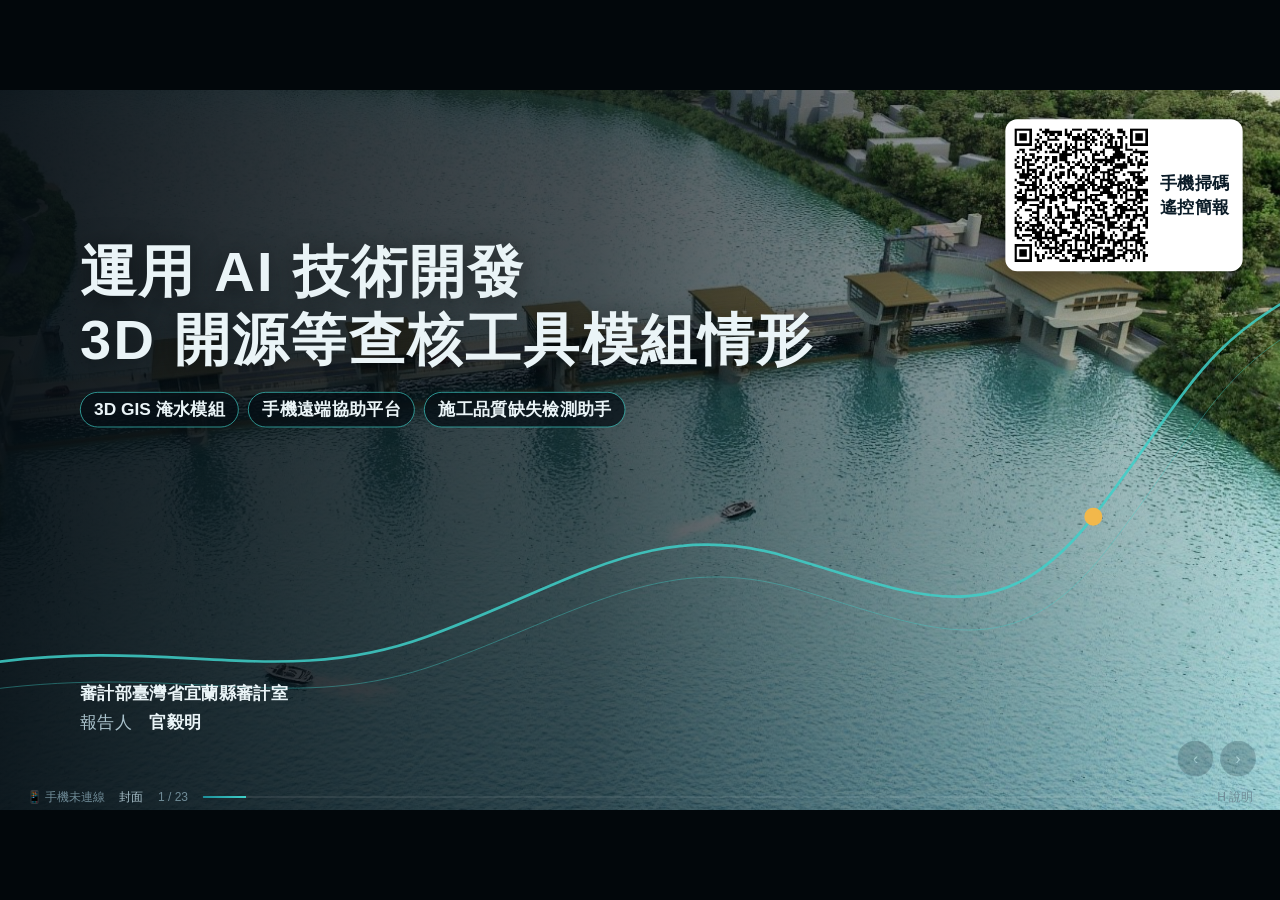
==== commit 506208fe: "feat(wujie-floodgate): 新增簡報大綱與段落過場頁，重整五結案例為資料梳理、評估驗證與意見回覆對照 - 封面刪除案例副標，第2頁改為簡報大綱，各段落加過場頁與色帶，段落標籤放大 -" ====
--- a/wujie-floodgate/index.html
+++ b/wujie-floodgate/index.html
@@ -22,7 +22,6 @@
     <circle class="pulse" cx="1640" cy="640" r="12" fill="none" stroke="#f2b84b" stroke-width="3"/>
   </svg>
   <div class="t1">
-    <div class="sub an" style="--d:.5s">以五結防潮閘門改善工程為例</div>
     <h1 class="an h1v4" style="--d:.9s">運用 AI 技術開發<br>3D 開源等查核工具模組情形</h1>
     <div class="toolchips an" style="--d:1.4s"><span>3D GIS 淹水模組</span><span>手機遠端協助平台</span><span>施工品質缺失檢測助手</span></div>
   </div>
@@ -32,9 +31,31 @@
   </div>
 </section>
 
-<section class="slide" id="s-intro" data-sec="引言" data-notes="工程查核常面對三個挑戰：資料龐雜、時間有限；數據表格散在不同版本，亟待消化梳理；還要從零散疑點，聯想出深入的查核方向與意見雛型。因此，宜蘭縣審計室嘗試善用 AI 提升查核效率。接下來由工具開發者報告三項工具。">
-  <div class="pad"><div class="kicker an"><span class="no">一</span>引言｜AUDIT CHALLENGE</div>
-    <h2 class="title an" style="--d:.15s">查核挑戰：<em>資料龐雜、時間有限</em></h2></div>
+<section class="slide" id="s-agenda" data-sec="簡報大綱" data-notes="今天的報告分五個部分：前言、3D GIS 淹水模組（以五結防潮閘門改善工程為例）、手機遠端協助平台、施工品質缺失檢測助手，最後是結語。">
+  <div class="pad"><h2 class="title an" style="--d:.1s">簡報大綱</h2></div>
+  <div class="agenda">
+    <div class="ag an left" style="--d:0.3s;--pc:#3fd0c9"><b>一</b><div><h3>前言</h3><span>查核挑戰・工具與資安</span></div></div>
+    <div class="ag an left" style="--d:0.44999999999999996s;--pc:#5aa9ff"><b>二</b><div><h3>3D GIS 淹水模組</h3><span>五結防潮閘門改善工程</span></div></div>
+    <div class="ag an left" style="--d:0.6s;--pc:#a99cff"><b>三</b><div><h3>手機遠端協助平台</h3><span>共享畫面・遠距標記</span></div></div>
+    <div class="ag an left" style="--d:0.75s;--pc:#f2b84b"><b>四</b><div><h3>施工品質缺失檢測助手</h3><span>現場拍照・及時回饋審核意見</span></div></div>
+    <div class="ag an left" style="--d:0.8999999999999999s;--pc:#6fd38f"><b>五</b><div><h3>結語</h3><span>AI 時代，人人都是開發者</span></div></div>
+  </div>
+</section>
+
+<section class="slide part-slide" id="s-part1" data-part="1" data-sec="前言" data-notes="首先是前言。" style="--pc:#3fd0c9">
+  <div class="pbg"></div>
+  <div class="pnum an zoom" style="--d:.15s">一</div>
+  <div class="ptxt">
+    <div class="pkick an" style="--d:.3s">PART 1</div>
+    <h2 class="an" style="--d:.45s">前言</h2>
+    <div class="psub an" style="--d:.65s">查核挑戰・工具與資安</div>
+    <div class="pitems an" style="--d:.85s"><span>查核挑戰</span><span>工具、技能及資安</span></div>
+  </div>
+</section>
+
+<section class="slide" data-part="1" id="s-intro" data-sec="前言" data-notes="工程查核常面對三個挑戰：資料龐雜、時間有限；數據表格散在不同版本，亟待消化梳理；還要從零散疑點，聯想出深入的查核方向與意見雛型。因此，宜蘭縣審計室嘗試善用 AI 提升查核效率。接下來由工具開發者報告三項工具。">
+  <div class="pad"><div class="kicker sk an" style="--pc:#3fd0c9"><span class="no">一</span>前言</div>
+    <h2 class="title an" style="--d:.15s">查核挑戰</h2></div>
   <div class="chal">
     <div class="card cc an" style="--d:.3s"><div class="ci">📚</div><h3>資料龐雜、時間有限</h3><p>規劃期中、期末、基本設計成果與審查紀錄，動輒數百頁，查核期間有限</p></div>
     <div class="card cc an" style="--d:.55s"><div class="ci">📊</div><h3>數據表格亟待梳理</h3><p>流量、水位、堤頂、經費散在不同版本與附錄，需要逐一比對</p></div>
@@ -45,8 +66,8 @@
   <div class="three-tools an" style="--d:2.3s"><span class="lbl">接下來報告三項自製工具</span><span>3D GIS 淹水模組</span><span>手機遠端協助平台</span><span>施工品質缺失檢測助手</span></div>
 </section>
 
-<section class="slide" id="s-tools" data-sec="引言" data-notes="我們用到的工具各有分工：本部 Copilot 負責協作，像文件摘要、會議彙整與意見草擬；Claude 負責程式開發，包括長文件比對與 3D 模型撰寫；Python 負責資料庫與公式驗算；GIS 與 Three.js 負責 3D 展示。資安上，我們堅持資料分級、脫敏去識別、最小揭露、人工檢查與權限控管。Copilot 與 Claude 分屬不同工具，最後判斷仍由專業與審計人員完成。">
-  <div class="pad"><div class="kicker an"><span class="no">一</span>引言｜TOOLS & SECURITY</div>
+<section class="slide" data-part="1" id="s-tools" data-sec="前言" data-notes="我們用到的工具各有分工：本部 Copilot 負責協作，像文件摘要、會議彙整與意見草擬；Claude 負責程式開發，包括長文件比對與 3D 模型撰寫；Python 負責資料庫與公式驗算；GIS 與 Three.js 負責 3D 展示。資安上，我們堅持資料分級、脫敏去識別、最小揭露、人工檢查與權限控管。Copilot 與 Claude 分屬不同工具，最後判斷仍由專業與審計人員完成。">
+  <div class="pad"><div class="kicker sk an" style="--pc:#3fd0c9"><span class="no">一</span>前言</div>
     <h2 class="title an" style="--d:.15s">工具、技能及<em>資安防護</em></h2></div>
   <div class="toolgrid">
     <div class="card tg an left" style="--d:.3s"><b>Copilot</b><span class="role">協作</span><p>本部 Copilot：文件摘要、會議彙整、意見草擬</p></div>
@@ -61,55 +82,54 @@
   <div class="position-note an" style="--d:1.4s;bottom:110px">Copilot 與 Claude 分屬不同工具，各司其職；<b style="color:#f2b84b">最後判斷仍由專業與審計人員完成</b></div>
 </section>
 
-<section class="slide" id="s-reports" data-sec="五結案例" data-notes="第一個案例是五結防潮閘門改善工程。我們運用 AI 併同檢視規劃期中、規劃期末與基本設計成果三份報告，相互勾稽，追蹤審查意見的落實情形。例如設計流量先後採用 6 種標準，最後以現況 Q25 一千零八十八 cms 作為目標年 2070 年的依據，但沒有比較各方案的益本比；工區外 1K+600 堤防，機關回復日後再加高，經費尚未納編；抽水站減排 25 cms，也沒有失效的量化評估。由此發現共同性缺失，並洞察完工後的系統性風險。">
-  <div class="pad"><div class="kicker an"><span class="no">二</span>五結防潮閘門案例｜REPORT CROSS-CHECK</div>
-    <h2 class="title an" style="--d:.15s">三份報告勾稽：追蹤<em>審查意見落實</em></h2></div>
-  <div class="rtl">
-    <div class="rnode an" style="--d:.3s"><b>規劃期中</b><span>Q10 846／設計採 922 cms</span></div>
-    <i class="an fade" style="--d:.5s">→</i>
-    <div class="rnode an" style="--d:.55s"><b>規劃期末</b><span>Q10 856 cms（未核定）</span></div>
-    <i class="an fade" style="--d:.75s">→</i>
-    <div class="rnode an" style="--d:.8s"><b>基本設計成果</b><span>Q10 775 cms（核定）</span></div>
-    <i class="an fade" style="--d:1s">→</i>
-    <div class="rnode hot an" style="--d:1.05s"><b>目標年 2070</b><span>Q10＝現況 Q25＝1,088 cms</span></div>
-  </div>
-  <table class="trk"><thead><tr><th style="width:150px">議題</th><th>審查意見／報告事項</th><th>機關回復</th><th style="width:250px">落實情形</th></tr></thead><tbody>
-<tr class="an left" style="--d:1s"><td class="tp">設計流量</td><td>Q10 計畫洪水量設計值先後採 6 種不同標準</td><td>保守採現況 Q25（1,088 cms）作為目標年 2070 堤防保護能力評估依據</td><td><span class="st mid">部分落實<br>未比較各方案益本比</span></td></tr>
-<tr class="an left" style="--d:1.35s"><td class="tp">外水位</td><td>要求比較較高外水位 EL2.89 m 之影響</td><td>設計仍採外水位 EL2.66 m</td><td><span class="st tbd">待確認</span></td></tr>
-<tr class="an left" style="--d:1.7s"><td class="tp">堤頂高</td><td>工區外 1K+600 堤頂與目標年洪水位之出水高</td><td>日後視洪水量增加幅度，再辦理堤岸加高</td><td><span class="st bad">未落實<br>加高經費未納編</span></td></tr>
-<tr class="an left" style="--d:2.05s"><td class="tp">抽排依賴</td><td>關閘期間兩岸抽水站須減排 25 cms</td><td>報告未見抽水站失效之量化評估與備援</td><td><span class="st bad">未落實</span></td></tr>
-  </tbody></table>
-  <div class="find an" style="--d:2.6s">→ 發現共同性缺失，洞察完工後的<b>系統性風險</b></div>
-</section>
-
-<section class="slide" id="s-check" data-calc="1" data-sec="五結案例" data-notes="依據報告發現的疑點，我們向宜蘭縣政府調取水理分析、計算書與工程圖說，建成勾稽資料庫。接著以水利工程技師的觀點，用 Python 直接讀取資料庫驗算：目標年 2070 年施作後，1K+600 洪水位 EL2.92 公尺，出水高只有 0.28 公尺，未達 0.5 公尺標準，需要的堤頂是 EL3.42 公尺。益本比 0.69、抽水站減排 25 cms 也都重新核對。歷年雨量、附近新建物、NLSC 圖資與 DTM 列為補充檢核條件。下方說明 Q10、益本比與冬山河的治理標準。
-・點「Q25 合理性計算式」（或手機「AI 輔助參數」）開啟計算式，再點一次關閉
-・Python 為公式驗算與差值檢核，不等同正式水理模式演算">
-  <div class="pad"><div class="kicker an"><span class="no">二</span>五結防潮閘門案例｜DATA & ENGINEER CHECK</div>
-    <h2 class="title an" style="--d:.15s">調件建庫，<em>技師觀點 × Python 驗算</em></h2></div>
-  <div class="dbcol an left" style="--d:.3s">
-    <h4>向宜蘭縣政府調件</h4>
-    <div class="docs"><span>水理分析</span><span>計算書（含結構）</span><span>工程圖說</span></div>
-    <h4 style="margin-top:14px">勾稽資料庫（SQLite）</h4>
-    <div class="tbls"><span>reports</span><span>review_comments</span><span>agency_replies</span><span>design_scenarios</span><span>hydrology_inputs</span><span>hydraulics_inputs</span><span>drawings</span><span>measurements</span><span>assumptions</span><span>expert_reviews</span><span>audit_findings</span><span>sources</span></div>
-    <h4 style="margin-top:14px">補充檢核條件</h4>
-    <div class="cand"><span>歷年雨量</span><span>附近新建物與工程</span><span>NLSC 圖資</span><span>20 m DTM</span></div>
-  </div>
-  <div class="pyrun an right" style="--d:.5s">
-    <div class="pyh"><span>●</span><span>●</span><span>●</span><b>verify.py｜Python 3.12 × pandas</b><button class="calc-trigger">Q25 合理性計算式</button></div>
-    <pre class="code"><span class="c"># 讀取資料庫，堤頂高檢核：Z_req = h(Q10) + 0.50；Δh = Z − h</span>
-lv = q(<span class="k">"SELECT scenario, q_cms, state, level_el_m FROM hydraulics_inputs WHERE section='1K+600'"</span>)
-lv[<span class="k">"出水高"</span>]   = crest − lv.level_el_m
-lv[<span class="k">"需求堤頂"</span>] = lv.level_el_m + 0.50</pre>
-    <table class="pyout"><thead><tr><th>情境</th><th>工程</th><th>洪水位 EL</th><th>出水高 m</th><th>需求堤頂 EL</th><th>檢核</th></tr></thead><tbody><tr><td>一般治理</td><td>施作前</td><td>2.91</td><td>0.29</td><td>3.41</td><td class="bad">不符</td></tr><tr><td>一般治理</td><td>施作後</td><td>2.79</td><td>0.41</td><td>3.29</td><td class="bad">不符</td></tr><tr><td>目標年（2070）</td><td>施作前</td><td>3.17</td><td>0.03</td><td>3.67</td><td class="bad">不符</td></tr><tr><td>目標年（2070）</td><td>施作後</td><td>2.92</td><td>0.28</td><td>3.42</td><td class="bad">不符</td></tr></tbody></table>
-    <div class="pychk"><span>益本比 <b>0.69</b></span><span>目標年 Q10 ÷ 現況 Q10 <b>1.16</b></span><span>抽水站減排 <b>25 cms</b>（3.2%）</span><span>閘門單寬流量 <b>5.95 cms/m</b></span></div>
-    <div class="pynote">公式驗算與差值檢核，不等同正式水理模式演算</div>
-  </div>
-  <div class="defs d5">
-    <div class="def an" style="--d:1.6s"><h4><b>Q10</b>為何作為設計基準</h4><p>10 年重現期距洪水，每年發生機率約 <b>1/10</b>；區域排水以「通過 Q10 計畫洪水量」為設計標準，兼顧防洪效益與工程經濟。</p></div>
-    <div class="def an" style="--d:1.85s"><h4><b>益本比</b>小於 1 的風險</h4><p>總效益 ÷ 總成本，<b>大於 1</b> 方表示計畫可行；本案 <b>0.69</b>，每投入 1 元換得約 0.69 元效益，未比較替代方案即有資源配置不經濟之風險。</p></div>
-    <div class="def an" style="--d:2.1s"><h4><b>冬山河</b>治理標準</h4><p>宜蘭縣管區域排水：「<b>通過 Q10、Q25 不溢堤</b>」；目標年（<b>2070 年</b>）所需計畫堤頂高＝10 年重現期距洪水位＋0.5 m。</p></div>
-  </div>
+<section class="slide part-slide" id="s-part2" data-part="2" data-sec="3D GIS 淹水模組" data-notes="第二部分，以五結防潮閘門改善工程為例，說明 3D GIS 淹水模組。" style="--pc:#5aa9ff">
+  <div class="pbg"></div>
+  <div class="pnum an zoom" style="--d:.15s">二</div>
+  <div class="ptxt">
+    <div class="pkick an" style="--d:.3s">PART 2</div>
+    <h2 class="an" style="--d:.45s">3D GIS 淹水模組</h2>
+    <div class="psub an" style="--d:.65s">五結防潮閘門改善工程</div>
+    <div class="pitems an" style="--d:.85s"><span>資料梳理：三個關鍵面向</span><span>評估與驗證：3D 模組 × 專家諮詢</span><span>查核意見 ↔ 機關回覆</span></div>
+  </div>
+</section>
+
+<section class="slide" id="s-core" data-part="2" data-sec="3D GIS 淹水模組" data-notes="面對龐大的期初、期中、期末與基本設計資料，我們運用 AI 快速梳理數據，聚焦一個核心：規劃設計審查意見有沒有在報告結論中落實。AI 爬梳出三個關鍵面向：第一，設計參數需釐清，Q10 先後採用 6 種設計值，最後保守採 1,088 cms，益本比只有 0.69；第二，工程計畫外的堤防缺口，1K+600 堤頂不足 0.22 公尺，加高經費未納入；第三，極端狀況下需要加設抽水站，關閘期間兩岸抽水站須減排 25 cms，卻沒有功能減損的量化評估。">
+  <div class="pad"><div class="kicker sk an" style="--pc:#5aa9ff"><span class="no">二</span>3D GIS 淹水模組</div>
+    <h2 class="title an" style="--d:.15s">資料梳理：快速切入<em>核心議題</em></h2></div>
+  <div class="docrow">
+    <div class="dstack an left" style="--d:.3s"><span>期初</span><span>期中</span><span>期末</span><span>基本設計</span></div>
+    <div class="darrow an fade" style="--d:.6s"><b>AI 快速爬梳</b><svg width="150" height="40" fill="none"><path class="draw" style="--len:200;--d:.7s;--dur:.8s" d="M4 20 H140 M120 6 L142 20 L120 34" stroke="#5aa9ff" stroke-width="5" stroke-linecap="round"/></svg></div>
+    <div class="opbox an right" style="--d:.9s"><div class="opk">檢視規劃設計審查意見是否於報告結論落實</div><p>設計五結防潮閘門改善工程缺乏益本比分析選擇最佳方案，最終採保守數值設計，致益本比偏低；未將工區外堤防高程不足併入建設計畫解決，潛藏溢堤風險；對於須仰賴冬山河兩岸抽水站降低洪災，尚乏抽水功能減損等極限情形之量化評估，允宜檢討改進，確保完工後達成長期防洪禦潮功能及保障冬山河沿岸地區安全</p></div>
+  </div>
+  <div class="aspects">
+    <div class="asp an" style="--d:1.4s;--ac:#f2b84b"><div class="an-no">(1)</div><h3>設計參數需釐清</h3><ul><li>Q10 先後採 6 種設計值（922、856、775、938、750、1,088 cms）</li><li>保守採 1,088 cms 為目標年（2070 年）Q10</li><li>益本比 0.69，未比較不同方案</li></ul></div>
+    <div class="asp an" style="--d:1.65s;--ac:#ff6b5e"><div class="an-no">(2)</div><h3>工程計畫外堤防缺口</h3><ul><li>工區外 1K+600 現況堤頂 EL3.20 m</li><li>目標年（2070 年）需 EL3.42 m，不足 0.22 m</li><li>加高經費未納入工程計畫</li></ul></div>
+    <div class="asp an" style="--d:1.9s;--ac:#3fd0c9"><div class="an-no">(3)</div><h3>極端狀況下需要加設抽水站（> 5 cms）</h3><ul><li>關閘期間高地洪峰 750 cms，計畫洪水量 775 cms</li><li>兩岸抽水站須減排 25 cms</li><li>未見抽水功能減損之量化評估</li></ul></div>
+  </div>
+</section>
+
+<section class="slide" id="s-eval" data-calc="1" data-part="2" data-sec="3D GIS 淹水模組" data-notes="接著運用自行開發的 3D 模組評估影響：目標年 2070 年施作後洪水位 EL2.92 公尺，出水高只有 0.28 公尺，堤頂不足 0.22 公尺。再透過水利專家諮詢，三個面向的查核方向都獲得確認。
+・點「AI 輔助參數」（或手機同名按鈕）開啟 Q25 合理性計算式，再點一次關閉">
+  <div class="pad"><div class="kicker sk an" style="--pc:#5aa9ff"><span class="no">二</span>3D GIS 淹水模組</div>
+    <h2 class="title an" style="--d:.15s">評估與驗證：<em>3D 模組 × 專家諮詢</em></h2></div>
+  <div class="evleft an left" style="--d:.3s">
+    <div class="evimg" style="background-image:url(media/shots/risk-1088-after.jpg)"></div>
+    <div class="evtag">3D 模組評估影響｜目標年（2070）Q10 1,088 cms</div>
+    <div class="evnums">
+      <div><span>施作前 洪水位</span><b>EL3.17</b></div>
+      <div><span>施作後 洪水位</span><b>EL2.92</b></div>
+      <div><span>出水高</span><b class="bad">0.28 m</b></div>
+      <div><span>堤頂不足</span><b class="bad">0.22 m</b></div>
+    </div>
+    <button class="calc-trigger evcalc">AI 輔助參數：Q25 合理性計算式</button>
+  </div>
+  <div class="evright">
+    <div class="kicker an" style="--d:.5s;font-size:24px">專家諮詢：確認查核意見方向</div>
+    <div class="evx an right" style="--d:0.7s;--ac:#f2b84b"><b>(1) 設計參數需釐清</b><p>現況 Q25 直接轉為未來 Q10，論證偏弱，應比較方案</p><span class="ok">✓ 方向確認</span></div>
+    <div class="evx an right" style="--d:0.95s;--ac:#ff6b5e"><b>(2) 工程計畫外堤防缺口</b><p>採 1,088 cms 高標準，堤防須全段加高並編列經費</p><span class="ok">✓ 方向確認</span></div>
+    <div class="evx an right" style="--d:1.2s;--ac:#3fd0c9"><b>(3) 極端狀況下需要加設抽水站（> 5 cms）</b><p>閘門通洪 750 對計畫 775 cms，缺口仰賴抽水站</p><span class="ok">✓ 方向確認</span></div>
+  </div>
+  <div class="evflow an" style="--d:1.6s"><span>3D 模組評估影響</span><i>→</i><span>專家諮詢確認</span><i>→</i><span class="hl">查核意見方向正確</span></div>
   <div class="calcpop" aria-live="polite">
     <div class="ch">AI 輔助整理參數｜「採用現況 Q25（1,088 cms）作為目標年（2070）堤防保護能力依據」之合理性評估</div>
     <div class="cgrid">
@@ -131,115 +151,10 @@
   </div>
 </section>
 
-<section class="slide" id="s-filmA" data-sec="五結案例" data-film="a" data-notes="（播放影片，無需口述。）
-・進頁自動播放；空白鍵暫停、C 字幕、R 從頭">
-  <div class="film paused" data-film-id="a">
-    <div class="ftitle"><b>影片 A</b>從報告交叉查核，到可操作的 3D GIS 模型</div>
-    <div class="chap"><div class="c1"></div><div class="c2"></div></div>
-
-    <div class="scene" data-scene="a1">
-      <div class="rcol">
-        <div class="rcard an left" style="--d:0.22s"><b>規劃期中</b><span>Q10 846／922 cms</span></div>
-        <div class="rcard an left" style="--d:0.49s"><b>規劃期末</b><span>Q10 856 cms</span></div>
-        <div class="rcard an left" style="--d:0.76s"><b>基本設計成果</b><span>Q10 775 cms｜目標年 1,088 cms</span></div>
-      </div>
-      <svg style="position:absolute;left:560px;top:250px" width="260" height="560" fill="none"><path class="draw" style="--len:900;--d:0.98s;--dur:3s" d="M0 60 C 130 60, 130 120, 260 120 M0 270 C 130 270, 130 250, 260 250 M0 480 C 130 480, 130 380, 260 380 M0 480 C 130 480, 130 510, 260 510" stroke="#3fd0c9" stroke-width="3" stroke-dasharray="6 8"/></svg>
-      <div class="tcol">
-        <div class="kicker an" style="--d:0.93s">審查意見追蹤（原意見 → 回復 → 落實）</div>
-          <div class="trow an right" style="--d:1.09s"><b>設計流量</b><span>Q10 計畫洪水量設計值先後採 6 種不同標準</span><em class="">部分落實</em></div>
-          <div class="trow an right" style="--d:1.96s"><b>外水位</b><span>要求比較較高外水位 EL2.89 m 之影響</span><em class="">待確認</em></div>
-          <div class="trow an right" style="--d:2.83s"><b>堤頂高</b><span>工區外 1K+600 堤頂與目標年洪水位之出水高</span><em class="bad">未落實</em></div>
-          <div class="trow an right" style="--d:3.70s"><b>抽排依賴</b><span>關閘期間兩岸抽水站須減排 25 cms</span><em class="bad">未落實</em></div>
-      </div>
-    </div>
-
-    <div class="scene" data-scene="a2">
-      <div class="reqcol">
-        <div class="kicker an">向宜蘭縣政府調件</div>
-        <div class="doc an left" style="--d:0.35s">📄 水理分析</div>
-        <div class="doc an left" style="--d:0.70s">📄 計算書（含結構計算書）</div>
-        <div class="doc an left" style="--d:1.05s">📄 工程圖說</div>
-        <div class="doc an left" style="--d:1.40s">📄 閘門與抽水站操作資料</div>
-      </div>
-      <svg style="position:absolute;left:740px;top:420px" width="300" height="80" fill="none"><path class="draw" style="--len:400;--d:1.75s;--dur:1.4s" d="M10 40 H270 M240 15 L275 40 L240 65" stroke="#f2b84b" stroke-width="6" stroke-linecap="round"/></svg>
-      <div class="dbbox an zoom" style="--d:2.18s">
-        <div class="kicker">勾稽資料庫</div>
-        <div class="tbls big"><span>reports</span><span>review_comments</span><span>agency_replies</span><span>design_scenarios</span><span>hydrology_inputs</span><span>hydraulics_inputs</span><span>drawings</span><span>measurements</span><span>assumptions</span><span>expert_reviews</span><span>audit_findings</span><span>sources</span></div>
-        <div class="dbf an fade" style="--d:3.49s">每筆紀錄：文件｜版本｜狀態</div>
-      </div>
-    </div>
-
-<div class="scene" data-scene="a3">
-      <span class="demo" style="left:60px;top:100px">示意歷線（依報告情境標示，非實測）</span>
-      <svg style="position:absolute;left:80px;top:150px" width="1000" height="610" viewBox="0 0 1150 700" fill="none" font-family="Microsoft JhengHei">
-        <rect class="an fade" style="--d:0.97s" x="290" y="40" width="190" height="560" fill="rgba(255,107,94,.12)"/>
-        <rect class="an fade" style="--d:1.24s" x="480" y="40" width="570" height="560" fill="rgba(63,208,201,.08)"/>
-        <text class="an fade" style="--d:0.97s" x="385" y="76" fill="#ff6b5e" font-size="24" text-anchor="middle" font-weight="700">關閘約 6 小時</text>
-        <text class="an fade" style="--d:1.24s" x="765" y="76" fill="#3fd0c9" font-size="24" text-anchor="middle" font-weight="700">內水高於外水 0.3 m 起洩水約 18 小時</text>
-        <path d="M60 600 H1090 M60 600 V30" stroke="#6f8b97" stroke-width="2"/>
-        <text x="1090" y="640" fill="#6f8b97" font-size="20" text-anchor="end">時間（小時，示意）</text>
-        <text x="70" y="24" fill="#6f8b97" font-size="20">水位 EL m</text>
-        <path class="draw" style="--len:1400;--d:0.19s;--dur:3s" d="M60 420 C 150 330, 240 180, 330 175 S 470 330, 560 420 S 760 520, 860 430 S 1000 300, 1090 320" stroke="#2c7fb8" stroke-width="5"/>
-        <text class="an fade" style="--d:0.77s" x="330" y="160" fill="#7fc0ff" font-size="24" text-anchor="middle">外水峰 EL2.66</text>
-        <path class="draw" style="--len:1400;--d:0.58s;--dur:3s" d="M60 520 C 200 500, 300 420, 420 260 S 520 250, 600 330 S 900 470, 1090 500" stroke="#f2b84b" stroke-width="5"/>
-        <text class="an fade" style="--d:1.39s" x="430" y="240" fill="#f2b84b" font-size="24">內水最高 EL2.46（操作歷程峰）</text>
-        <g class="an fade" style="--d:1.70s"><path d="M720 560 V470" stroke="#a99cff" stroke-width="5" marker-end="url(#ar)"/><text x="740" y="560" fill="#a99cff" font-size="24">抽水站減排 25 cms</text></g>
-        <defs><marker id="ar" viewBox="0 0 10 10" refX="5" refY="5" markerWidth="5" markerHeight="5" orient="auto"><path d="M0 0 L10 5 L0 10z" fill="#a99cff"/></marker></defs>
-      </svg>
-      <div class="pyfilm an right" style="--d:3.48s">
-        <div class="pyh"><span>●</span><span>●</span><span>●</span><b>Python 驗算（實際執行結果）</b></div>
-        <table class="pyout"><thead><tr><th>情境</th><th>工程</th><th>洪水位</th><th>出水高</th><th>檢核</th></tr></thead><tbody><tr><td>一般治理</td><td>施作前</td><td>2.91</td><td>0.29</td><td class="bad">不符</td></tr><tr><td>一般治理</td><td>施作後</td><td>2.79</td><td>0.41</td><td class="bad">不符</td></tr><tr><td>目標年（2070）</td><td>施作前</td><td>3.17</td><td>0.03</td><td class="bad">不符</td></tr><tr><td>目標年（2070）</td><td>施作後</td><td>2.92</td><td>0.28</td><td class="bad">不符</td></tr></tbody></table>
-        <div class="pyeq an fade" style="--d:6.19s">Z<sub>req</sub>＝2.92＋0.50＝<b>EL3.42 m</b>　現況 EL3.20 m　<b class="bad">不足 0.22 m</b></div>
-      </div>
-    </div>
-
-    <div class="scene" data-scene="a4">
-      <div class="shotimg kenburns" style="background-image:url(media/shots/risk-00-start.jpg);--kb:8.00s;transform-origin:62% 50%"></div>
-      <div class="xfade" style="background-image:url(media/shots/risk-1088-before.jpg);--d:2.73s;--xd:0.20s"></div>
-      <div class="xfade" style="background-image:url(media/shots/risk-1088-after.jpg);--d:4.78s;--xd:0.20s"></div>
-      <span class="real" style="left:470px;top:100px">實際運行畫面｜主模型</span>
-      <div class="glass an right" style="--d:0.26s;right:80px;top:200px;width:540px">
-        <div class="kicker" style="font-size:20px;margin-bottom:10px">場景規格</div>
-        <div class="chipcol">
-          <div class="chip">NLSC 正射影像＋三維建物</div>
-          <div class="chip">20 m DTM → 40 m 分析格網</div>
-          <div class="chip">Three.js／WebGL 互動場景</div>
-          <div class="chip">區域 16×16 km｜工程細部 0.4×0.4 km</div>
-        </div>
-      </div>
-      <div class="glass" style="right:80px;top:640px;width:540px;height:200px">
-        <div style="position:absolute;inset:22px 28px">
-          <div class="rdi" style="--d:2.73s"><div class="kicker" style="font-size:20px;color:#ff6b5e">目標年（2070）Q10 1,088 cms</div><div class="num" style="font-size:64px;font-weight:700">施作前 EL3.17</div></div>
-          <div class="rdi" style="--d:4.78s"><div class="kicker" style="font-size:20px;color:#ff6b5e">目標年（2070）Q10 1,088 cms</div><div class="num" style="font-size:64px;font-weight:700;color:#f2b84b">施作後 EL2.92</div></div>
-        </div>
-      </div>
-    </div>
-
-    <div class="scene" data-scene="a5">
-      <div style="position:absolute;left:100px;top:180px;width:1000px" class="chipcol">
-        <div class="kicker an">版本與計算限制</div>
-        <div class="chip an left" style="--d:0.36s">空間篩檢，不取代正式水理模式<small>依設計標準切換流量與工程前後，比較水位與周邊區位</small></div>
-        <div class="chip an left" style="--d:0.95s">每個水位對應正式文件數值<small>報告列值與算術推導分開標示</small></div>
-        <div class="chip an left" style="--d:1.55s">版本固定<small>主模型 20260904-q10-operation-v11</small></div>
-        <div class="chip an left" style="--d:2.14s">建物以「X／Y 部分範圍」呈現<small>不等於受災戶數</small></div>
-      </div>
-      <svg style="position:absolute;left:1150px;top:200px" width="680" height="640" fill="none">
-        <path class="draw" style="--len:900;--d:2.97s;--dur:2s" d="M40 80 C 300 80, 340 300, 600 320 M40 320 H600 M40 560 C 300 560, 340 340, 600 320" stroke="#3fd0c9" stroke-width="4"/>
-        <circle class="an zoom" style="--d:4.16s" cx="600" cy="320" r="34" fill="#f2b84b"/>
-        <text class="an fade" style="--d:4.46s" x="420" y="420" fill="#f2b84b" font-size="32" font-family="Microsoft JhengHei" font-weight="800" text-anchor="middle">可追溯的風險線索</text>
-      </svg>
-    </div>
-
-    <div class="sub"></div>
-    <button class="bigplay" aria-label="播放">▶</button>
-    <div class="ctrl"><button data-act="play" aria-label="播放或暫停">▶</button><button data-act="restart" aria-label="從頭播放">⟲</button><button data-act="cc" aria-label="字幕開關">字幕</button><div class="track"><i></i></div><div class="time">0:00 / 0:00</div></div>
-  </div>
-</section>
-
-<section class="slide" id="s-live1" data-sec="五結案例" data-model="8771" data-model-path="/model/" data-model-rel="models/risk/model/" data-fallback="media/shots/risk-1088-before.jpg" data-notes="這是實際執行的 3D GIS 淹水模組，依目前的設計標準進行模擬。以目標年 2070 年 Q10 一千零八十八 cms 為例，施作前 1K+600 水位 EL3.17 公尺，施作後 EL2.92 公尺；現況堤頂 EL3.20 公尺，出水高只剩 0.28 公尺。模型是空間篩檢，不取代正式水理模式。
+<section class="slide" data-part="2" id="s-live1" data-sec="3D GIS 淹水模組" data-model="8771" data-model-path="/model/" data-model-rel="models/risk/model/" data-fallback="media/shots/risk-1088-before.jpg" data-notes="這是實際執行的 3D GIS 淹水模組，依目前的設計標準進行模擬。以目標年 2070 年 Q10 一千零八十八 cms 為例，施作前 1K+600 水位 EL3.17 公尺，施作後 EL2.92 公尺；現況堤頂 EL3.20 公尺，出水高只剩 0.28 公尺。模型是空間篩檢，不取代正式水理模式。
 ・手機會顯示模型即時畫面：在畫面上拖曳旋轉、輕點點選；下方按鈕切換情境、年份與視角
 ・誤開物件資訊等彈窗時，按手機「✕ 關閉模型彈窗」">
-  <div class="modelhead"><div class="kicker an"><span class="no">二</span>3D GIS 淹水模組｜LIVE MODEL</div></div>
+  <div class="modelhead"><div class="kicker sk an" style="--pc:#5aa9ff"><span class="no">二</span>3D GIS 淹水模組</div></div>
   <div class="modelwrap an fade" style="--d:.2s"><div class="fallback" data-msg="模型載入中…（離線時顯示預錄畫面）"></div><span class="live">LIVE｜Three.js</span></div>
   <div class="modelside">
     <div class="card an right" style="--d:.4s;padding:20px 22px">
@@ -255,118 +170,10 @@
   </div>
 </section>
 
-<section class="slide" id="s-expert" data-sec="五結案例" data-notes="模擬結果交給水利專家諮詢。專家指出：設計流量依據偏弱、堤防必須全段加高，以及閘門通洪 750 對計畫 775 cms 的缺口需仰賴抽水站，這三項已納入審核通知；水理參數未律定驗證，列為待補證；並建議模擬聚焦保護標準。證據依 A 直接佐證、B 可重現推導、C 輔助判釋、D 待補證分級，不混用。">
-  <div class="pad">
-    <div class="kicker an"><span class="no">二</span>專家諮詢｜HUMAN IN THE LOOP</div>
-    <h2 class="title an" style="--d:.15s">AI 不是答案：讓<em>專家</em>檢驗問題設定</h2>
-  </div>
-  <svg class="loop l8" viewBox="0 0 760 620" fill="none" font-family="Microsoft JhengHei" font-weight="700" text-anchor="middle">
-    <circle class="draw" style="--len:1300;--d:.5s;--dur:2.4s" cx="380" cy="300" r="200" stroke="#1d8f9a" stroke-width="5" stroke-dasharray="1300"/>
-    <g class="an zoom" style="--d:.6s"><circle cx="380" cy="100" r="78" fill="#1a1740" stroke="#a99cff" stroke-width="3"/><text x="380" y="92" font-size="28" fill="#a99cff">AI</text><text x="380" y="126" font-size="22" fill="#eaf4f7">提出風險假設</text></g>
-    <g class="an zoom" style="--d:1.2s"><circle cx="580" cy="300" r="78" fill="#0f2f2d" stroke="#3fd0c9" stroke-width="3"/><text x="580" y="292" font-size="28" fill="#3fd0c9">專家</text><text x="580" y="326" font-size="22" fill="#eaf4f7">檢驗參數設定</text></g>
-    <g class="an zoom" style="--d:1.8s"><circle cx="380" cy="500" r="78" fill="#2f2510" stroke="#f2b84b" stroke-width="3"/><text x="380" y="492" font-size="28" fill="#f2b84b">審計</text><text x="380" y="526" font-size="22" fill="#eaf4f7">形成判斷</text></g>
-    <g class="an zoom" style="--d:2.4s"><circle cx="180" cy="300" r="78" fill="#13242e" stroke="#a9c1cb" stroke-width="3"/><text x="180" y="292" font-size="28" fill="#a9c1cb">修正</text><text x="180" y="326" font-size="22" fill="#eaf4f7">模型解讀</text></g>
-    <text class="an fade" style="--d:3s" x="380" y="310" font-size="26" fill="#eaf4f7">交叉驗證</text>
-  </svg>
-  <div class="experts e8">
-    <div class="ex an right" style="--d:.8s"><b>設計流量依據偏弱 <span class="tag a">已納入通知</span></b><p>現況 Q25（1,088 cms）直接轉為未來 Q10，缺乏趨勢分析或 CDTR 氣候情境支撐</p></div>
-    <div class="ex an right" style="--d:1.1s"><b>堤防須全段加高 <span class="tag a">已納入通知</span></b><p>採 1,088 cms（目標年 2070）高標準，卻未編列配套堤防加高預算，形成計畫完整性缺口</p></div>
-    <div class="ex an right" style="--d:1.4s"><b>閘門通洪 750 vs 計畫 775 cms <span class="tag a">已納入通知</span></b><p>25 cms 缺口仰賴抽水站，專家質疑配置之經濟合理性</p></div>
-    <div class="ex an right" style="--d:1.7s"><b>水理參數未律定驗證 <span class="tag d">待補證</span></b><p>曼寧 N 值前後不一、未以實測颱風事件律定，需原始模式檔案查證</p></div>
-    <div class="ex an right" style="--d:2s"><b>模擬應聚焦保護標準 <span class="tag c">修正模型</span></b><p>超出計畫保護標準即會淹水為客觀事實；應強調僅建閘門、未加高堤防時之風險</p></div>
-  </div>
-  <div class="grades g8">
-    <div class="grade an" style="--d:2.4s;color:#6fd38f"><b>A</b><span>直接佐證</span><small>正式文件之數值、圖表</small></div>
-    <div class="grade an" style="--d:2.55s;color:#3fd0c9"><b>B</b><span>可重現推導</span><small>由 A 級資料以公開算式推導</small></div>
-    <div class="grade an" style="--d:2.7s;color:#f2b84b"><b>C</b><span>輔助判釋</span><small>影像、模型量體與空間關聯</small></div>
-    <div class="grade an" style="--d:2.85s;color:#ff6b5e"><b>D</b><span>待補證</span><small>不得表述為已證實成果</small></div>
-  </div>
-</section>
-
-<section class="slide" id="s-filmB" data-sec="五結案例" data-film="b" data-notes="（播放影片，無需口述。）">
-  <div class="film paused" data-film-id="b">
-    <div class="ftitle"><b>影片 B</b>從模型查核線索，到可採用的審計建議</div>
-    <div class="chap"><div class="c1"></div><div class="c2"></div></div>
-
-<div class="scene" data-scene="b1">
-      <div class="shotimg kenburns" style="background-image:url(media/shots/audit-view-1-斜視.jpg);--kb:8.48s"></div>
-      <span class="real" style="left:60px;top:100px">實際運行畫面｜查核證據模型</span>
-      <div class="glass an right" style="--d:0.91s;right:70px;top:170px;width:640px">
-        <div class="kicker" style="font-size:20px;margin-bottom:10px">五個風險查核點</div>
-        <div class="chipcol">
-          <div class="chip an" style="--d:1.21s">AUD-01　目標年（2070）內外水條件一致性<small>A 級文件事實＋C 級風險定位</small></div>
-          <div class="chip an" style="--d:1.57s">AUD-02　1K+600 局部堤岸安全餘裕<small>A＋B 級差值推導＋C 級代表位置</small></div>
-          <div class="chip an" style="--d:1.94s">AUD-03　極端洪潮越波與系統界面<small>A 級文件情境＋C 級界面判釋</small></div>
-          <div class="chip an" style="--d:2.30s">AUD-04　閘門多門失效・共同原因<small>A 級文件情境＋C 級風險研判</small></div>
-          <div class="chip an" style="--d:2.66s">AUD-05　閘門與抽水站聯合操作<small>A 級文件數值＋C 級依賴研判</small></div>
-        </div>
-        <div class="an fade" style="--d:3.27s;margin-top:14px;font-size:20px;color:#f2b84b">狀態：風險線索，待正式水理重算</div>
-      </div>
-    </div>
-
-<div class="scene" data-scene="b2">
-      <div style="position:absolute;left:100px;right:100px;top:160px">
-        <div class="kicker an">專家諮詢矩陣（會議紀錄）</div>
-        <table class="an" style="--d:0.23s;width:100%;margin-top:22px;border-collapse:separate;border-spacing:0 14px;font-size:32px">
-          <tr style="color:#6f8b97;font-size:20px"><td style="padding:0 18px">議題</td><td>專家意見</td><td style="width:330px">審計處理</td></tr>
-          <tr class="an left" style="--d:0.70s;background:rgba(13,32,45,.9)"><td style="padding:24px 22px;font-weight:800;width:260px">設計流量依據</td><td>現況 Q25 直接轉未來 Q10，論證偏弱</td><td><span class="tag a">審核通知 一(二)</span></td></tr>
-          <tr class="an left" style="--d:1.40s;background:rgba(13,32,45,.9)"><td style="padding:24px 22px;font-weight:800;width:260px">堤防完整性</td><td>目標年（2070）1,088 cms 下堤頂缺口 22 公分，須全段加高</td><td><span class="tag a">審核通知 一(三)</span></td></tr>
-          <tr class="an left" style="--d:2.10s;background:rgba(13,32,45,.9)"><td style="padding:24px 22px;font-weight:800;width:260px">閘門與抽水站</td><td>通洪 750 對 775 cms，缺口仰賴抽水站</td><td><span class="tag a">審核通知 一(四)</span></td></tr>
-          <tr class="an left" style="--d:2.80s;background:rgba(13,32,45,.9)"><td style="padding:24px 22px;font-weight:800;width:260px">水理參數</td><td>N 值前後不一、未律定驗證</td><td><span class="tag d">待補證</span></td></tr>
-          <tr class="an left" style="--d:3.50s;background:rgba(13,32,45,.9)"><td style="padding:24px 22px;font-weight:800;width:260px">模擬情境</td><td>聚焦保護標準；強調未加高堤防之風險</td><td><span class="tag c">修正模型解讀</span></td></tr>
-        </table>
-      </div>
-    </div>
-
-<div class="scene" data-scene="b3">
-      <div style="position:absolute;left:80px;top:160px;width:860px;height:640px;border-radius:18px;overflow:hidden">
-        <div class="shotimg" style="background-image:url(media/shots/risk-1088-before.jpg);filter:saturate(.6) brightness(.7)"></div>
-        <div style="position:absolute;left:24px;top:20px;font-size:34px;font-weight:900;color:#ff6b5e">修正前</div>
-        <div class="glass an" style="--d:0.39s;left:24px;bottom:24px;right:24px;font-size:24px;line-height:1.6">呈現大規模溢淹範圍與受災房屋棟數<br><span style="color:#6f8b97;font-size:20px">易被誤讀為受災結論</span></div>
-      </div>
-      <svg class="an fade" style="--d:0.79s;position:absolute;left:950px;top:440px" width="80" height="80"><path d="M10 40 H66 M46 18 L68 40 L46 62" stroke="#f2b84b" stroke-width="6" fill="none"/></svg>
-      <div class="chipcol" style="position:absolute;left:1040px;right:80px;top:170px">
-        <div class="kicker an" style="--d:0.94s;color:#3fd0c9;font-size:34px">修正後</div>
-        <div class="chip an right" style="--d:1.18s">聚焦目標年（2070）Q10 1,088 cms<small>保留 775、750 與 1,088 三種 Q10 情境</small></div>
-        <div class="chip an right" style="--d:1.96s">正式文件、算術推導、空間判釋分開標示<small>A／B／C／D 證據分級</small></div>
-        <div class="chip an right" style="--d:2.75s">建物以「X／Y 部分範圍」呈現<small>不等於全區總數或受災戶數</small></div>
-        <div class="chip an right" style="--d:3.53s">750 與 775 不同口徑，不直接相減求效益</div>
-      </div>
-    </div>
-
-<div class="scene" data-scene="b4">
-      <div style="position:absolute;left:80px;right:80px;top:180px">
-        <div class="kicker an">審計意見四段式（以 1K+600 堤防為例）</div>
-        <div style="display:grid;grid-template-columns:repeat(4,1fr);gap:20px;margin-top:24px">
-          <div class="card an" style="--d:0.60s;min-height:380px"><div style="font-size:22px;color:#6fd38f;letter-spacing:.1em">查核事實</div><div style="font-size:27px;line-height:1.55;margin-top:12px">1K+600 現況堤頂 EL3.20 m；目標年（2070 年）施作後洪水位 EL2.92 m</div></div>
-          <div class="card an" style="--d:1.80s;min-height:380px"><div style="font-size:22px;color:#3fd0c9;letter-spacing:.1em">依據</div><div style="font-size:27px;line-height:1.55;margin-top:12px">區域排水整治規劃參考手冊：出水高 50 公分為原則</div></div>
-          <div class="card an" style="--d:3.00s;min-height:380px"><div style="font-size:22px;color:#f2b84b;letter-spacing:.1em">風險及影響</div><div style="font-size:27px;line-height:1.55;margin-top:12px">不足 0.22 m，工區外仍有溢堤風險；加高經費未納編</div></div>
-          <div class="card an" style="--d:4.20s;min-height:380px;border-color:#f2b84b"><div style="font-size:22px;color:#ff6b5e;letter-spacing:.1em">建議事項</div><div style="font-size:27px;line-height:1.55;margin-top:12px">併同本工程研謀施工範圍外堤防（1K+600 周邊）加高</div></div>
-        </div>
-      </div>
-    </div>
-
-<div class="scene" data-scene="b5">
-      <svg style="position:absolute;left:0;top:240px" width="1920" height="420" fill="none" font-family="Microsoft JhengHei" text-anchor="middle">
-        <path class="draw" style="--len:1500;--d:0.16s;--dur:3.6s" d="M260 160 H1660" stroke="#3fd0c9" stroke-width="4"/>
-        <g class="an zoom" style="--d:0.24s"><rect x="140" y="90" width="240" height="140" rx="18" fill="#0d202d" stroke="#3fd0c9" stroke-width="2"/><text x="260" y="152" font-size="30" fill="#eaf4f7" font-weight="800">工作底稿</text><text x="260" y="192" font-size="20" fill="#6f8b97">查核人員</text></g>
-        <g class="an zoom" style="--d:1.19s"><rect x="560" y="90" width="240" height="140" rx="18" fill="#0d202d" stroke="#3fd0c9" stroke-width="2"/><text x="680" y="152" font-size="30" fill="#eaf4f7" font-weight="800">調查報告</text><text x="680" y="192" font-size="20" fill="#6f8b97">擬議處理意見</text></g>
-        <g class="an zoom" style="--d:2.14s"><rect x="980" y="90" width="240" height="140" rx="18" fill="#0d202d" stroke="#3fd0c9" stroke-width="2"/><text x="1100" y="152" font-size="30" fill="#eaf4f7" font-weight="800">內部複核</text><text x="1100" y="192" font-size="20" fill="#6f8b97">主任核定</text></g>
-        <g class="an zoom" style="--d:3.09s"><rect x="1400" y="70" width="280" height="180" rx="18" fill="#2f2510" stroke="#f2b84b" stroke-width="3"/><text x="1540" y="148" font-size="36" fill="#f2b84b" font-weight="900">審核通知</text><text x="1540" y="192" font-size="20" fill="#eaf4f7">建議事項＋查明處理 4 項</text></g>
-        <text class="an fade" style="--d:3.97s" x="960" y="370" font-size="34" fill="#eaf4f7" font-weight="800">強化經濟性・強化完整性・強化韌性</text>
-      </svg>
-    </div>
-
-    <div class="sub"></div>
-    <button class="bigplay" aria-label="播放">▶</button>
-    <div class="ctrl"><button data-act="play" aria-label="播放或暫停">▶</button><button data-act="restart" aria-label="從頭播放">⟲</button><button data-act="cc" aria-label="字幕開關">字幕</button><div class="track"><i></i></div><div class="time">0:00 / 0:00</div></div>
-  </div>
-</section>
-
-<section class="slide" id="s-live2" data-sec="五結案例" data-model="8772" data-model-path="/model/" data-model-rel="models/audit/model/" data-fallback="media/shots/audit-view-1-斜視.jpg" data-notes="納入專家意見後的 3D 成果模組，把五個風險查核點放回現場。三個關鍵風險：益本比 0.69、目標年堤頂不足 0.22 公尺、關閘期間依賴抽水站減排 25 cms。審核通知據此提出三項建議：強化經濟性、強化完整性、強化韌性。
+<section class="slide" data-part="2" id="s-live2" data-sec="3D GIS 淹水模組" data-model="8772" data-model-path="/model/" data-model-rel="models/audit/model/" data-fallback="media/shots/audit-view-1-斜視.jpg" data-notes="納入專家意見後的 3D 成果模組，把五個風險查核點放回現場。三個關鍵風險：益本比 0.69、目標年堤頂不足 0.22 公尺、關閘期間依賴抽水站減排 25 cms。審核通知據此提出三項建議：強化經濟性、強化完整性、強化韌性。
 ・手機會顯示模型即時畫面；點「？1～？5」開啟查核點分析卡，「✕ 關閉模型彈窗」關閉
 ・點「無人機」視角後，手機出現無人機控制器：按住前進／後退／左右轉／上升／下降">
-  <div class="modelhead"><div class="kicker an"><span class="no">二</span>3D GIS 成果模組｜AUDIT EVIDENCE MODEL</div></div>
+  <div class="modelhead"><div class="kicker sk an" style="--pc:#5aa9ff"><span class="no">二</span>3D GIS 淹水模組</div></div>
   <div class="modelwrap an fade" style="--d:.2s"><div class="fallback" data-msg="模型載入中…（離線時顯示預錄畫面）"></div><span class="live">LIVE｜Three.js</span></div>
   <div class="modelside">
     <div class="card an right" style="--d:.4s;padding:16px 20px">
@@ -385,8 +192,162 @@
   </div>
 </section>
 
-<section class="slide" id="s-remote" data-sec="遠端協助" data-notes="第二項工具是手機遠端協助平台。現場人員用手機開網頁取得 4 位數代碼，審計人員輸入後即可看到現場鏡頭，雙向語音與文字溝通，並直接在畫面上圈選、加箭頭，指定要拍的部位，照片回傳存證。安全上採 4 位數配對與短效連線憑證，金鑰不放在程式庫。">
-  <div class="pad"><div class="kicker an"><span class="no">三</span>手機遠端協助平台 APP｜HOW IT WORKS</div>
+<section class="slide" id="s-reply" data-part="2" data-sec="3D GIS 淹水模組" data-notes="左邊是審核通知的查核意見，依三個面向拆分；右邊是宜蘭縣政府的回覆。設計參數部分，縣府說明各流量情境下閘內最高水位皆能達到防洪保護標準；堤防部分，縣府表示依審計室意見遵照辦理；抽水站部分，縣府將增設 30 cms 的冬山河主流抽水站，超過減排所需的 25 cms，以增加防洪安全。">
+  <div class="pad"><div class="kicker sk an" style="--pc:#5aa9ff"><span class="no">二</span>3D GIS 淹水模組</div>
+    <h2 class="title an" style="--d:.15s">查核成果：<em>查核意見 ↔ 機關回覆</em></h2></div>
+  <div class="rphead"><span>審核通知・查核意見</span><span>宜蘭縣政府回覆</span></div>
+  <div class="rplist">
+    <div class="rprow" style="--ac:#f2b84b">
+      <div class="rpq an left" style="--d:0.4s"><em>(1) 設計參數需釐清</em><p>缺乏益本比分析選擇最佳方案，最終採保守數值設計，致益本比偏低</p></div>
+      <svg class="rparr an fade" style="--d:0.6s" width="90" height="40" fill="none"><path d="M6 20 H76 M60 8 L80 20 L60 32" stroke="currentColor" stroke-width="5" stroke-linecap="round" stroke-linejoin="round"/></svg>
+      <div class="rpr an right" style="--d:0.8s"><p>「防洪設計水位採 EL+3.00 m，比較 Q10 計畫洪水 856、775 cms 及目標年 2070 年 1,088 cms，閘內最高水位分別為 EL+2.69、EL+2.68 及 EL+2.70，皆能達到防洪保護標準」</p><p>「除可計效益外，另有落實友善環境、推動文化觀光、促進稅收增加等不可計效益」</p></div>
+    </div>
+    <div class="rprow" style="--ac:#ff6b5e">
+      <div class="rpq an left" style="--d:0.9s"><em>(2) 工程計畫外堤防缺口</em><p>未將工區外堤防高程不足併入建設計畫解決，潛藏溢堤風險</p></div>
+      <svg class="rparr an fade" style="--d:1.1s" width="90" height="40" fill="none"><path d="M6 20 H76 M60 8 L80 20 L60 32" stroke="currentColor" stroke-width="5" stroke-linecap="round" stroke-linejoin="round"/></svg>
+      <div class="rpr an right" style="--d:1.3s"><p>「餘依貴室意見遵照辦理」</p></div>
+    </div>
+    <div class="rprow" style="--ac:#3fd0c9">
+      <div class="rpq an left" style="--d:1.4s"><em>(3) 極端狀況下需要加設抽水站（> 5 cms）</em><p>須仰賴冬山河兩岸抽水站降低洪災，尚乏抽水功能減損等極限情形之量化評估</p></div>
+      <svg class="rparr an fade" style="--d:1.6s" width="90" height="40" fill="none"><path d="M6 20 H76 M60 8 L80 20 L60 32" stroke="currentColor" stroke-width="5" stroke-linecap="round" stroke-linejoin="round"/></svg>
+      <div class="rpr an right" style="--d:1.8s"><p>「兩岸抽水站減排 25 cms 之彈性做法，為增設 30 cms 之冬山河主流抽水站，以增加防洪之安全」</p></div>
+    </div>
+  </div>
+  <div class="rpnote an" style="--d:2.4s">機關回覆：增設 <b>30 cms</b> 主流抽水站（> 減排需求 25 cms），堤防與極限情形評估遵照辦理</div>
+</section>
+
+<section class="slide" id="s-filmA" data-part="2" data-sec="3D GIS 淹水模組" data-film="a" data-notes="（播放短片，無需口述。）
+・進頁自動播放；空白鍵暫停、C 字幕、R 從頭">
+  <div class="film paused" data-film-id="a">
+    <div class="ftitle"><b>短片</b>查核過程與影響分析</div>
+    <div class="chap"><div class="c1"></div><div class="c2"></div></div>
+
+<div class="scene" data-scene="e1">
+      <div class="rcol">
+        <div class="rcard an left" style="--d:0.22s"><b>規劃期中</b><span>Q10 846／922 cms</span></div>
+        <div class="rcard an left" style="--d:0.49s"><b>規劃期末</b><span>Q10 856 cms</span></div>
+        <div class="rcard an left" style="--d:0.76s"><b>基本設計成果</b><span>Q10 775 cms｜目標年 1,088 cms</span></div>
+      </div>
+      <svg style="position:absolute;left:560px;top:250px" width="260" height="560" fill="none"><path class="draw" style="--len:900;--d:0.98s;--dur:3s" d="M0 60 C 130 60, 130 120, 260 120 M0 270 C 130 270, 130 250, 260 250 M0 480 C 130 480, 130 380, 260 380 M0 480 C 130 480, 130 510, 260 510" stroke="#3fd0c9" stroke-width="3" stroke-dasharray="6 8"/></svg>
+      <div class="tcol">
+        <div class="kicker an" style="--d:0.93s">審查意見追蹤（原意見 → 回復 → 落實）</div>
+          <div class="trow an right" style="--d:1.09s"><b>設計流量</b><span>Q10 計畫洪水量設計值先後採 6 種不同標準</span><em class="">部分落實</em></div>
+          <div class="trow an right" style="--d:1.96s"><b>外水位</b><span>要求比較較高外水位 EL2.89 m 之影響</span><em class="">待確認</em></div>
+          <div class="trow an right" style="--d:2.83s"><b>堤頂高</b><span>工區外 1K+600 堤頂與目標年洪水位之出水高</span><em class="bad">未落實</em></div>
+          <div class="trow an right" style="--d:3.70s"><b>抽排依賴</b><span>關閘期間兩岸抽水站須減排 25 cms</span><em class="bad">未落實</em></div>
+      </div>
+    </div>
+
+    <div class="scene" data-scene="e2">
+      <div class="aspects film3">
+        <div class="asp an" style="--d:0.40s;--ac:#f2b84b"><div class="an-no">(1)</div><h3>設計參數需釐清</h3><ul><li>Q10 先後採 6 種設計值（922、856、775、938、750、1,088 cms）</li><li>保守採 1,088 cms 為目標年（2070 年）Q10</li><li>益本比 0.69，未比較不同方案</li></ul></div>
+        <div class="asp an" style="--d:1.80s;--ac:#ff6b5e"><div class="an-no">(2)</div><h3>工程計畫外堤防缺口</h3><ul><li>工區外 1K+600 現況堤頂 EL3.20 m</li><li>目標年（2070 年）需 EL3.42 m，不足 0.22 m</li><li>加高經費未納入工程計畫</li></ul></div>
+        <div class="asp an" style="--d:3.20s;--ac:#3fd0c9"><div class="an-no">(3)</div><h3>極端狀況下需要加設抽水站（> 5 cms）</h3><ul><li>關閘期間高地洪峰 750 cms，計畫洪水量 775 cms</li><li>兩岸抽水站須減排 25 cms</li><li>未見抽水功能減損之量化評估</li></ul></div>
+      </div>
+    </div>
+
+<div class="scene" data-scene="e3">
+      <div class="shotimg kenburns" style="background-image:url(media/shots/risk-00-start.jpg);--kb:7.22s;transform-origin:62% 50%"></div>
+      <div class="xfade" style="background-image:url(media/shots/risk-1088-before.jpg);--d:2.46s;--xd:0.18s"></div>
+      <div class="xfade" style="background-image:url(media/shots/risk-1088-after.jpg);--d:4.31s;--xd:0.18s"></div>
+      <span class="real" style="left:470px;top:100px">實際運行畫面｜主模型</span>
+      <div class="glass an right" style="--d:0.23s;right:80px;top:200px;width:540px">
+        <div class="kicker" style="font-size:20px;margin-bottom:10px">場景規格</div>
+        <div class="chipcol">
+          <div class="chip">NLSC 正射影像＋三維建物</div>
+          <div class="chip">20 m DTM → 40 m 分析格網</div>
+          <div class="chip">Three.js／WebGL 互動場景</div>
+          <div class="chip">區域 16×16 km｜工程細部 0.4×0.4 km</div>
+        </div>
+      </div>
+      <div class="glass" style="right:80px;top:640px;width:540px;height:200px">
+        <div style="position:absolute;inset:22px 28px">
+          <div class="rdi" style="--d:2.46s"><div class="kicker" style="font-size:20px;color:#ff6b5e">目標年（2070）Q10 1,088 cms</div><div class="num" style="font-size:64px;font-weight:700">施作前 EL3.17</div></div>
+          <div class="rdi" style="--d:4.31s"><div class="kicker" style="font-size:20px;color:#ff6b5e">目標年（2070）Q10 1,088 cms</div><div class="num" style="font-size:64px;font-weight:700;color:#f2b84b">施作後 EL2.92</div></div>
+        </div>
+      </div>
+    </div>
+
+<div class="scene" data-scene="e4">
+      <div style="position:absolute;left:100px;right:100px;top:160px">
+        <div class="kicker an">專家諮詢矩陣（會議紀錄）</div>
+        <table class="an" style="--d:0.17s;width:100%;margin-top:22px;border-collapse:separate;border-spacing:0 14px;font-size:32px">
+          <tr style="color:#6f8b97;font-size:20px"><td style="padding:0 18px">議題</td><td>專家意見</td><td style="width:330px">審計處理</td></tr>
+          <tr class="an left" style="--d:0.53s;background:rgba(13,32,45,.9)"><td style="padding:24px 22px;font-weight:800;width:260px">設計流量依據</td><td>現況 Q25 直接轉未來 Q10，論證偏弱</td><td><span class="tag a">審核通知 一(二)</span></td></tr>
+          <tr class="an left" style="--d:1.05s;background:rgba(13,32,45,.9)"><td style="padding:24px 22px;font-weight:800;width:260px">堤防完整性</td><td>目標年（2070）1,088 cms 下堤頂缺口 22 公分，須全段加高</td><td><span class="tag a">審核通知 一(三)</span></td></tr>
+          <tr class="an left" style="--d:1.58s;background:rgba(13,32,45,.9)"><td style="padding:24px 22px;font-weight:800;width:260px">閘門與抽水站</td><td>通洪 750 對 775 cms，缺口仰賴抽水站</td><td><span class="tag a">審核通知 一(四)</span></td></tr>
+          <tr class="an left" style="--d:2.11s;background:rgba(13,32,45,.9)"><td style="padding:24px 22px;font-weight:800;width:260px">水理參數</td><td>N 值前後不一、未律定驗證</td><td><span class="tag d">待補證</span></td></tr>
+          <tr class="an left" style="--d:2.63s;background:rgba(13,32,45,.9)"><td style="padding:24px 22px;font-weight:800;width:260px">模擬情境</td><td>聚焦保護標準；強調未加高堤防之風險</td><td><span class="tag c">修正模型解讀</span></td></tr>
+        </table>
+      </div>
+    </div>
+
+<div class="scene" data-scene="b3">
+      <div style="position:absolute;left:80px;top:160px;width:860px;height:640px;border-radius:18px;overflow:hidden">
+        <div class="shotimg" style="background-image:url(media/shots/risk-1088-before.jpg);filter:saturate(.6) brightness(.7)"></div>
+        <div style="position:absolute;left:24px;top:20px;font-size:34px;font-weight:900;color:#ff6b5e">修正前</div>
+        <div class="glass an" style="--d:0.29s;left:24px;bottom:24px;right:24px;font-size:24px;line-height:1.6">呈現大規模溢淹範圍與受災房屋棟數<br><span style="color:#6f8b97;font-size:20px">易被誤讀為受災結論</span></div>
+      </div>
+      <svg class="an fade" style="--d:0.59s;position:absolute;left:950px;top:440px" width="80" height="80"><path d="M10 40 H66 M46 18 L68 40 L46 62" stroke="#f2b84b" stroke-width="6" fill="none"/></svg>
+      <div class="chipcol" style="position:absolute;left:1040px;right:80px;top:170px">
+        <div class="kicker an" style="--d:0.71s;color:#3fd0c9;font-size:34px">修正後</div>
+        <div class="chip an right" style="--d:0.89s">聚焦目標年（2070）Q10 1,088 cms<small>保留 775、750 與 1,088 三種 Q10 情境</small></div>
+        <div class="chip an right" style="--d:1.48s">正式文件、算術推導、空間判釋分開標示<small>A／B／C／D 證據分級</small></div>
+        <div class="chip an right" style="--d:2.07s">建物以「X／Y 部分範圍」呈現<small>不等於全區總數或受災戶數</small></div>
+        <div class="chip an right" style="--d:2.66s">750 與 775 不同口徑，不直接相減求效益</div>
+      </div>
+    </div>
+
+<div class="scene" data-scene="b4">
+      <div style="position:absolute;left:80px;right:80px;top:180px">
+        <div class="kicker an">審計意見四段式（以 1K+600 堤防為例）</div>
+        <div style="display:grid;grid-template-columns:repeat(4,1fr);gap:20px;margin-top:24px">
+          <div class="card an" style="--d:0.45s;min-height:380px"><div style="font-size:22px;color:#6fd38f;letter-spacing:.1em">查核事實</div><div style="font-size:27px;line-height:1.55;margin-top:12px">1K+600 現況堤頂 EL3.20 m；目標年（2070 年）施作後洪水位 EL2.92 m</div></div>
+          <div class="card an" style="--d:1.36s;min-height:380px"><div style="font-size:22px;color:#3fd0c9;letter-spacing:.1em">依據</div><div style="font-size:27px;line-height:1.55;margin-top:12px">區域排水整治規劃參考手冊：出水高 50 公分為原則</div></div>
+          <div class="card an" style="--d:2.26s;min-height:380px"><div style="font-size:22px;color:#f2b84b;letter-spacing:.1em">風險及影響</div><div style="font-size:27px;line-height:1.55;margin-top:12px">不足 0.22 m，工區外仍有溢堤風險；加高經費未納編</div></div>
+          <div class="card an" style="--d:3.16s;min-height:380px;border-color:#f2b84b"><div style="font-size:22px;color:#ff6b5e;letter-spacing:.1em">建議事項</div><div style="font-size:27px;line-height:1.55;margin-top:12px">併同本工程研謀施工範圍外堤防（1K+600 周邊）加高</div></div>
+        </div>
+      </div>
+    </div>
+
+<div class="scene" data-scene="b5">
+      <svg style="position:absolute;left:0;top:240px" width="1920" height="420" fill="none" font-family="Microsoft JhengHei" text-anchor="middle">
+        <path class="draw" style="--len:1500;--d:0.12s;--dur:3.6s" d="M260 160 H1660" stroke="#3fd0c9" stroke-width="4"/>
+        <g class="an zoom" style="--d:0.18s"><rect x="140" y="90" width="240" height="140" rx="18" fill="#0d202d" stroke="#3fd0c9" stroke-width="2"/><text x="260" y="152" font-size="30" fill="#eaf4f7" font-weight="800">工作底稿</text><text x="260" y="192" font-size="20" fill="#6f8b97">查核人員</text></g>
+        <g class="an zoom" style="--d:0.90s"><rect x="560" y="90" width="240" height="140" rx="18" fill="#0d202d" stroke="#3fd0c9" stroke-width="2"/><text x="680" y="152" font-size="30" fill="#eaf4f7" font-weight="800">調查報告</text><text x="680" y="192" font-size="20" fill="#6f8b97">擬議處理意見</text></g>
+        <g class="an zoom" style="--d:1.61s"><rect x="980" y="90" width="240" height="140" rx="18" fill="#0d202d" stroke="#3fd0c9" stroke-width="2"/><text x="1100" y="152" font-size="30" fill="#eaf4f7" font-weight="800">內部複核</text><text x="1100" y="192" font-size="20" fill="#6f8b97">主任核定</text></g>
+        <g class="an zoom" style="--d:2.33s"><rect x="1400" y="70" width="280" height="180" rx="18" fill="#2f2510" stroke="#f2b84b" stroke-width="3"/><text x="1540" y="148" font-size="36" fill="#f2b84b" font-weight="900">審核通知</text><text x="1540" y="192" font-size="20" fill="#eaf4f7">建議事項＋查明處理 4 項</text></g>
+        <text class="an fade" style="--d:2.99s" x="960" y="370" font-size="34" fill="#eaf4f7" font-weight="800">強化經濟性・強化完整性・強化韌性</text>
+      </svg>
+    </div>
+
+    <div class="scene" data-scene="e5">
+      <div class="rplist film3">
+        <div class="rprow" style="--ac:#f2b84b"><div class="rpq an left" style="--d:0.30s"><em>(1) 設計參數需釐清</em></div><svg class="rparr an fade" style="--d:0.50s" width="90" height="40" fill="none"><path d="M6 20 H76 M60 8 L80 20 L60 32" stroke="currentColor" stroke-width="5" stroke-linecap="round" stroke-linejoin="round"/></svg><div class="rpr an right" style="--d:0.70s"><p>各流量情境閘內最高水位皆達防洪保護標準</p></div></div>
+        <div class="rprow" style="--ac:#ff6b5e"><div class="rpq an left" style="--d:1.50s"><em>(2) 工程計畫外堤防缺口</em></div><svg class="rparr an fade" style="--d:1.70s" width="90" height="40" fill="none"><path d="M6 20 H76 M60 8 L80 20 L60 32" stroke="currentColor" stroke-width="5" stroke-linecap="round" stroke-linejoin="round"/></svg><div class="rpr an right" style="--d:1.90s"><p>依審計室意見遵照辦理</p></div></div>
+        <div class="rprow" style="--ac:#3fd0c9"><div class="rpq an left" style="--d:2.70s"><em>(3) 極端狀況下需要加設抽水站（> 5 cms）</em></div><svg class="rparr an fade" style="--d:2.90s" width="90" height="40" fill="none"><path d="M6 20 H76 M60 8 L80 20 L60 32" stroke="currentColor" stroke-width="5" stroke-linecap="round" stroke-linejoin="round"/></svg><div class="rpr an right" style="--d:3.10s"><p>增設 30 cms 冬山河主流抽水站</p></div></div>
+      </div>
+    </div>
+
+    <div class="sub"></div>
+    <button class="bigplay" aria-label="播放">▶</button>
+    <div class="ctrl"><button data-act="play" aria-label="播放或暫停">▶</button><button data-act="restart" aria-label="從頭播放">⟲</button><button data-act="cc" aria-label="字幕開關">字幕</button><div class="track"><i></i></div><div class="time">0:00 / 0:00</div></div>
+  </div>
+</section>
+
+<section class="slide part-slide" id="s-part3" data-part="3" data-sec="手機遠端協助平台" data-notes="第三部分，手機遠端協助平台。" style="--pc:#a99cff">
+  <div class="pbg"></div>
+  <div class="pnum an zoom" style="--d:.15s">三</div>
+  <div class="ptxt">
+    <div class="pkick an" style="--d:.3s">PART 3</div>
+    <h2 class="an" style="--d:.45s">手機遠端協助平台</h2>
+    <div class="psub an" style="--d:.65s">共享畫面・遠距標記</div>
+    <div class="pitems an" style="--d:.85s"><span>開發簡介與原理</span><span>五結結構物高處缺失</span><span>南山消防分隊遠距標記</span></div>
+  </div>
+</section>
+
+<section class="slide" data-part="3" id="s-remote" data-sec="手機遠端協助平台" data-notes="第二項工具是手機遠端協助平台。現場人員用手機開網頁取得 4 位數代碼，審計人員輸入後即可看到現場鏡頭，雙向語音與文字溝通，並直接在畫面上圈選、加箭頭，指定要拍的部位，照片回傳存證。安全上採 4 位數配對與短效連線憑證，金鑰不放在程式庫。">
+  <div class="pad"><div class="kicker sk an" style="--pc:#a99cff"><span class="no">三</span>手機遠端協助平台</div>
     <h2 class="title an" style="--d:.15s">手機遠端協助平台：<em>共享畫面 × 遠距標記</em></h2></div>
   <div class="rmflow">
     <div class="rmend an left" style="--d:.3s"><div class="ri">📱</div><b>現場人員</b><span>手機開網頁<br>取得 4 位數代碼<br>分享鏡頭畫面</span></div>
@@ -408,9 +369,9 @@
   </div>
 </section>
 
-<section class="slide" id="s-high" data-sec="遠端協助" data-notes="在五結防潮閘門，部分結構物位於高處，審計人員無法直達。現場人員以手機分享畫面，審計人員遠端查看高處結構，並在畫面上圈選缺失部位，請現場人員依標記拍攝回傳。
+<section class="slide" data-part="3" id="s-high" data-sec="手機遠端協助平台" data-notes="在五結防潮閘門，部分結構物位於高處，審計人員無法直達。現場人員以手機分享畫面，審計人員遠端查看高處結構，並在畫面上圈選缺失部位，請現場人員依標記拍攝回傳。
 ・照片中安全衛生卡已去識別化">
-  <div class="pad"><div class="kicker an"><span class="no">三</span>手機遠端協助平台 APP｜WUJIE FIELD USE</div>
+  <div class="pad"><div class="kicker sk an" style="--pc:#a99cff"><span class="no">三</span>手機遠端協助平台</div>
     <h2 class="title an" style="--d:.15s">五結防潮閘門：<em>結構物高處缺失</em>遠端查看</h2></div>
   <div class="hgrid2">
     <figure class="hp tall an" style="--d:.3s"><img src="img/high-1.jpg" alt=""><figcaption>結構物高處｜審計人員難以直達</figcaption></figure>
@@ -423,15 +384,26 @@
   <div class="hsteps an" style="--d:.9s"><span>現場人員登高處以手機分享畫面</span><i>→</i><span>審計人員遠端圈選缺失部位</span><i>→</i><span>依標記拍攝並回傳</span></div>
 </section>
 
-<section class="slide" id="s-filmC" data-sec="遠端協助" data-video="1" data-notes="（播放影片，無需口述。）">
+<section class="slide" data-part="3" id="s-filmC" data-sec="手機遠端協助平台" data-video="1" data-notes="（播放影片，無需口述。）">
   <div class="fullvid"><video src="media/films/C.mp4" poster="media/films/c1.jpg" preload="metadata" playsinline controls></video>
   <div class="vtitle"><b>影片 C</b>手機遠端協助平台｜南山消防分隊辦公廳舍新建工程</div></div>
 </section>
 
-<section class="slide" id="s-site" data-sec="缺失助手" data-carousel="1" data-notes="第三項工具是施工品質缺失檢測助手。現場拍照或上傳照片，AI 會框選疑似缺失、判別類型，並提出原因與改善對策，作為審核意見的草稿，最後由審計人員依契約與規範複核認定。紅框就是 APP 對五結現場照片實際回傳的結果。這項工具也已上架本部 Copilot，同仁可以直接對話使用。
+<section class="slide part-slide" id="s-part4" data-part="4" data-sec="施工品質缺失檢測助手" data-notes="第四部分，施工品質缺失檢測助手。" style="--pc:#f2b84b">
+  <div class="pbg"></div>
+  <div class="pnum an zoom" style="--d:.15s">四</div>
+  <div class="ptxt">
+    <div class="pkick an" style="--d:.3s">PART 4</div>
+    <h2 class="an" style="--d:.45s">施工品質缺失檢測助手</h2>
+    <div class="psub an" style="--d:.65s">現場拍照・及時回饋審核意見</div>
+    <div class="pitems an" style="--d:.85s"><span>開發簡介與原理</span><span>五結現場缺失 AI 判別</span><span>實際操作與 Copilot 上架</span></div>
+  </div>
+</section>
+
+<section class="slide" data-part="4" id="s-site" data-sec="施工品質缺失檢測助手" data-carousel="1" data-notes="第三項工具是施工品質缺失檢測助手。現場拍照或上傳照片，AI 會框選疑似缺失、判別類型，並提出原因與改善對策，作為審核意見的草稿，最後由審計人員依契約與規範複核認定。紅框就是 APP 對五結現場照片實際回傳的結果。這項工具也已上架本部 Copilot，同仁可以直接對話使用。
 ・第4張（突出鐵件）未經 APP 分析，無紅框">
   <div class="pad">
-    <div class="kicker an"><span class="no">四</span>施工品質缺失檢測助手｜FIELD QC ASSISTANT</div>
+    <div class="kicker sk an" style="--pc:#f2b84b"><span class="no">四</span>施工品質缺失檢測助手</div>
     <h2 class="title an" style="--d:.15s">現場拍照，<em>及時回饋審核意見</em></h2>
   </div>
   <div class="copilot an right" style="--d:.6s"><img src="img/copilot-qc.png" alt=""><span>已上架本部 Copilot</span></div>
@@ -455,13 +427,24 @@
   </div>
 </section>
 
-<section class="slide" id="s-filmD" data-sec="缺失助手" data-video="1" data-notes="（播放影片，無需口述。）">
+<section class="slide" data-part="4" id="s-filmD" data-sec="施工品質缺失檢測助手" data-video="1" data-notes="（播放影片，無需口述。）">
   <div class="fullvid"><video src="media/films/D.mp4" poster="media/films/d1.jpg" preload="metadata" playsinline controls></video>
   <div class="vtitle"><b>影片 D</b>施工品質缺失檢測助手｜實際操作</div></div>
 </section>
 
-<section class="slide" id="s-compare" data-sec="結語" data-notes="整理三項工具：3D GIS 淹水模組適用於大型水利工程的規劃設計審查；手機遠端協助平台用在高處、涉水等難以直達的地方；施工品質缺失檢測助手用於現場抽查的照片初篩。三者都做好資安控管，也都清楚定位：不取代正式水理模式、不取代必要的現地查證，AI 結果須人工複核。">
-  <div class="pad"><div class="kicker an"><span class="no">五</span>結語｜THREE TOOLS</div>
+<section class="slide part-slide" id="s-part5" data-part="5" data-sec="結語" data-notes="最後是結語。" style="--pc:#6fd38f">
+  <div class="pbg"></div>
+  <div class="pnum an zoom" style="--d:.15s">五</div>
+  <div class="ptxt">
+    <div class="pkick an" style="--d:.3s">PART 5</div>
+    <h2 class="an" style="--d:.45s">結語</h2>
+    <div class="psub an" style="--d:.65s">AI 時代，人人都是開發者</div>
+    <div class="pitems an" style="--d:.85s"><span>三工具比較與資安</span><span>AI 時代人人可開發</span><span>結尾口號</span></div>
+  </div>
+</section>
+
+<section class="slide" data-part="5" id="s-compare" data-sec="結語" data-notes="整理三項工具：3D GIS 淹水模組適用於大型水利工程的規劃設計審查；手機遠端協助平台用在高處、涉水等難以直達的地方；施工品質缺失檢測助手用於現場抽查的照片初篩。三者都做好資安控管，也都清楚定位：不取代正式水理模式、不取代必要的現地查證，AI 結果須人工複核。">
+  <div class="pad"><div class="kicker sk an" style="--pc:#6fd38f"><span class="no">五</span>結語</div>
     <h2 class="title an" style="--d:.15s">三項工具：<em>何時用、如何控管</em></h2></div>
   <table class="cmp3 an" style="--d:.3s"><thead><tr><th></th><th>🗺️ 3D GIS 淹水模組</th><th>📱 手機遠端協助平台</th><th>📷 施工品質缺失檢測助手</th></tr></thead><tbody>
     <tr><td>用途</td><td>規劃設計審查、防洪風險空間篩檢</td><td>高處、涉水等難以直達處遠距查看</td><td>現場照片快速辨識疑似缺失</td></tr>
@@ -471,8 +454,8 @@
   </tbody></table>
 </section>
 
-<section class="slide" id="s-karpathy" data-sec="結語" data-notes="前特斯拉 AI 總監、OpenAI 共同創辦成員 Andrej Karpathy 說過：「最熱門的新程式語言是英文」。在大型語言模型的時代，軟體開發進入 Software 3.0、vibe coding 的新階段。今天介紹的報告勾稽、Python 驗算、3D GIS 模型、遠端協助平台與缺失檢測助手，都是用自然語言與 AI 對話完成的。AI 時代，人人都是開發者，只要有想法、願意對話，就能把點子變成工具。">
-  <div class="pad"><div class="kicker an"><span class="no">五</span>結語｜EVERYONE CAN BUILD</div></div>
+<section class="slide" data-part="5" id="s-karpathy" data-sec="結語" data-notes="前特斯拉 AI 總監、OpenAI 共同創辦成員 Andrej Karpathy 說過：「最熱門的新程式語言是英文」。在大型語言模型的時代，軟體開發進入 Software 3.0、vibe coding 的新階段。今天介紹的報告勾稽、Python 驗算、3D GIS 模型、遠端協助平台與缺失檢測助手，都是用自然語言與 AI 對話完成的。AI 時代，人人都是開發者，只要有想法、願意對話，就能把點子變成工具。">
+  <div class="pad"><div class="kicker sk an" style="--pc:#6fd38f"><span class="no">五</span>結語</div></div>
   <div class="quote an" style="--d:.3s">
     <div class="qm">“</div>
     <div class="qen">The hottest new programming language is English.</div>
@@ -513,7 +496,6 @@
 
 </div></div>
 <script src="media/film-a.js"></script>
-<script src="media/film-b.js"></script>
 <script src="vendor/qrcode.min.js"></script>
 <script src="app.js"></script>
 <script src="remote.js"></script>
--- a/wujie-floodgate/style.css
+++ b/wujie-floodgate/style.css
@@ -612,3 +612,96 @@
 .rmfeat { right: 120px; }
 
 .rmfeat { right: 120px; }
+
+/* ================= v5：段落標籤放大、過場頁、大綱、五結新頁 ================= */
+.kicker.sk { display: inline-flex; align-items: center; gap: 14px; font-size: 38px; letter-spacing: .08em; color: #061019; background: var(--pc); padding: 6px 26px 6px 8px; border-radius: 14px; font-weight: 900; }
+.kicker.sk .no { color: var(--pc); background: #061019; font-size: 30px; padding: 2px 14px; border-radius: 10px; margin: 0; letter-spacing: 0; }
+.slide[data-part] .pad h2.title { margin-top: 18px; }
+.slide[data-part] .modelhead .kicker.sk { font-size: 32px; }
+/* 段落色條：每頁頂部一條同色帶，切換段落一眼可辨 */
+.slide[data-part]:not(.part-slide)::before { content: ""; position: absolute; left: 0; right: 0; top: 0; height: 10px; z-index: 5; }
+.slide[data-part="1"]::before { background: #3fd0c9; } .slide[data-part="2"]::before { background: #5aa9ff; } .slide[data-part="3"]::before { background: #a99cff; } .slide[data-part="4"]::before { background: #f2b84b; } .slide[data-part="5"]::before { background: #6fd38f; }
+/* 過場頁 */
+.part-slide .pbg { position: absolute; inset: 0; background: linear-gradient(120deg, var(--pc) 0%, color-mix(in srgb, var(--pc) 55%, #061019) 46%, #061019 100%); }
+.part-slide .pnum { position: absolute; left: 140px; top: 50%; transform: translateY(-50%); width: 360px; height: 360px; border-radius: 50%; display: grid; place-items: center; font-size: 220px; font-weight: 900; color: #061019; background: rgba(255,255,255,.88); box-shadow: 0 30px 80px rgba(0,0,0,.35); }
+.slide.active .part-slide .pnum.an.zoom, .part-slide.active .pnum.an.zoom { animation-name: zoomy; }
+@keyframes zoomy { from { opacity: 0; transform: translateY(-50%) scale(.8); } to { opacity: 1; transform: translateY(-50%); } }
+.part-slide .ptxt { position: absolute; left: 600px; right: 120px; top: 50%; transform: translateY(-50%); }
+.part-slide .pkick { font-size: 30px; letter-spacing: .3em; font-weight: 800; color: #061019; opacity: .75; }
+.part-slide h2 { font-size: 110px; font-weight: 900; line-height: 1.15; margin: 10px 0 16px; color: #fff; text-shadow: 0 6px 30px rgba(0,0,0,.35); }
+.part-slide .psub { font-size: 40px; color: #eaf4f7; font-weight: 700; }
+.part-slide .pitems { display: flex; flex-wrap: wrap; gap: 14px; margin-top: 34px; }
+.part-slide .pitems span { font-size: 28px; padding: 10px 24px; border-radius: 999px; background: rgba(6,16,25,.55); border: 1px solid rgba(255,255,255,.35); }
+/* 大綱 */
+.agenda { position: absolute; left: 160px; right: 160px; top: 260px; display: flex; flex-direction: column; gap: 20px; }
+.ag { display: flex; align-items: center; gap: 28px; padding: 18px 28px; border-radius: 20px; background: rgba(13,32,45,.9); border-left: 0; position: relative; overflow: hidden; }
+.ag::before { content: ""; position: absolute; left: 0; top: 0; bottom: 0; width: 12px; background: var(--pc); }
+.ag b { flex: none; width: 96px; height: 96px; border-radius: 50%; display: grid; place-items: center; font-size: 52px; font-weight: 900; color: #061019; background: var(--pc); margin-left: 10px; }
+.ag h3 { font-size: 44px; font-weight: 900; }
+.ag span { font-size: 26px; color: var(--ink2); }
+/* 五結：資料梳理 */
+.docrow { position: absolute; left: 120px; right: 120px; top: 268px; display: grid; grid-template-columns: 300px 200px 1fr; gap: 20px; align-items: center; }
+.dstack { display: flex; flex-direction: column; gap: 8px; }
+.dstack span { font-size: 26px; font-weight: 800; padding: 10px 18px; border-radius: 12px; background: rgba(90,169,255,.14); border: 1px solid rgba(90,169,255,.5); }
+.darrow { text-align: center; }
+.darrow b { display: block; font-size: 26px; color: #9cc8ff; margin-bottom: 4px; }
+.opbox { padding: 20px 26px; border-radius: 18px; background: rgba(52,38,10,.55); border: 2px solid rgba(242,184,75,.65); }
+.opk { font-size: 24px; font-weight: 900; color: var(--amber); margin-bottom: 8px; }
+.opbox p { font-size: 21px; line-height: 1.6; color: #f5e7c8; }
+.aspects { position: absolute; left: 120px; right: 120px; top: 640px; display: grid; grid-template-columns: repeat(3, 1fr); gap: 24px; }
+.asp { position: relative; padding: 20px 26px; border-radius: 18px; background: rgba(13,32,45,.92); border-top: 6px solid var(--ac); }
+.asp .an-no { position: absolute; right: 20px; top: 12px; font-size: 40px; font-weight: 900; color: var(--ac); opacity: .4; }
+.asp h3 { font-size: 30px; color: var(--ac); margin-bottom: 10px; padding-right: 54px; line-height: 1.3; }
+.asp ul { padding-left: 1.1em; }
+.asp li { font-size: 21px; color: var(--ink2); line-height: 1.55; }
+.aspects.film3 { top: 220px; }
+.aspects.film3 .asp { padding: 30px; }
+.aspects.film3 .asp h3 { font-size: 36px; }
+.aspects.film3 .asp li { font-size: 26px; }
+/* 五結：評估與驗證 */
+.evleft { position: absolute; left: 120px; width: 900px; top: 262px; height: 600px; border-radius: 20px; overflow: hidden; border: 2px solid #5aa9ff; }
+.evimg { position: absolute; inset: 0; background-size: cover; background-position: 60% 50%; }
+.evtag { position: absolute; left: 16px; top: 14px; font-size: 21px; font-weight: 800; padding: 6px 14px; border-radius: 10px; background: rgba(4,14,20,.85); color: #9cc8ff; }
+.evnums { position: absolute; left: 16px; right: 16px; bottom: 76px; display: grid; grid-template-columns: repeat(4, 1fr); gap: 10px; }
+.evnums div { padding: 10px 14px; border-radius: 12px; background: rgba(4,14,20,.88); }
+.evnums span { display: block; font-size: 17px; color: var(--ink2); }
+.evnums b { font-family: var(--num); font-size: 36px; color: var(--ink); }
+.evnums b.bad { color: var(--red); }
+.evcalc { position: absolute; left: 16px; right: 16px; bottom: 16px; height: 50px; border-radius: 12px; border: 2px solid var(--violet); background: rgba(26,23,64,.92); color: #e3ddff; font-size: 22px; font-weight: 800; cursor: pointer; font-family: var(--font); }
+.evright { position: absolute; left: 1060px; right: 120px; top: 262px; display: flex; flex-direction: column; gap: 14px; }
+.evx { padding: 16px 20px; border-radius: 16px; background: rgba(13,32,45,.92); border-left: 6px solid var(--ac); }
+.evx b { font-size: 25px; color: var(--ac); }
+.evx p { font-size: 20px; color: var(--ink2); margin: 6px 0; line-height: 1.5; }
+.evx .ok { font-size: 18px; font-weight: 800; color: var(--green); }
+.evflow { position: absolute; left: 120px; right: 120px; top: 890px; display: flex; justify-content: center; align-items: center; gap: 16px; font-size: 26px; font-weight: 800; }
+.evflow span { padding: 10px 24px; border-radius: 999px; border: 2px solid #5aa9ff; }
+.evflow span.hl { border-color: var(--green); color: var(--green); }
+.evflow i { font-style: normal; color: var(--ink3); }
+#s-eval .calcpop { top: 240px; }
+/* 五結：查核意見 ↔ 機關回覆 */
+.rphead { position: absolute; left: 120px; right: 120px; top: 262px; display: grid; grid-template-columns: 1fr 90px 1fr; font-size: 24px; font-weight: 900; }
+.rphead span:first-child { color: var(--amber); } .rphead span:last-child { grid-column: 3; color: var(--green); }
+.rplist { position: absolute; left: 120px; right: 120px; top: 306px; display: flex; flex-direction: column; gap: 18px; }
+.rprow { display: grid; grid-template-columns: 1fr 90px 1fr; align-items: center; color: var(--ac); }
+.rpq { padding: 16px 22px; border-radius: 16px; background: rgba(13,32,45,.92); border-left: 6px solid var(--ac); }
+.rpq em { font-style: normal; display: block; font-size: 25px; font-weight: 900; color: var(--ac); }
+.rpq p { font-size: 20px; color: var(--ink2); margin-top: 6px; line-height: 1.5; }
+.rparr { justify-self: center; }
+.rpr { padding: 16px 22px; border-radius: 16px; background: rgba(111,211,143,.1); border: 1px solid rgba(111,211,143,.45); }
+.rpr p { font-size: 20px; color: #d8f3e1; line-height: 1.55; }
+.rpr p + p { margin-top: 8px; }
+.rpnote { position: absolute; left: 120px; right: 120px; bottom: 96px; text-align: center; font-size: 28px; font-weight: 800; }
+.rpnote b { color: var(--green); }
+.rplist.film3 { top: 230px; gap: 34px; }
+.rplist.film3 .rpq em { font-size: 34px; }
+.rplist.film3 .rpr p { font-size: 28px; }
+
+.docrow { top: 292px; }
+.opbox p { font-size: 22px; }
+.aspects { top: 640px; }
+.asp { padding: 22px 28px 24px; min-height: 300px; }
+.asp h3 { font-size: 32px; padding-right: 64px; }
+.asp li { font-size: 24px; line-height: 1.6; }
+.aspects.film3 .asp { min-height: 0; }
+.evleft { top: 296px; height: 570px; }
+.evright { top: 290px; }
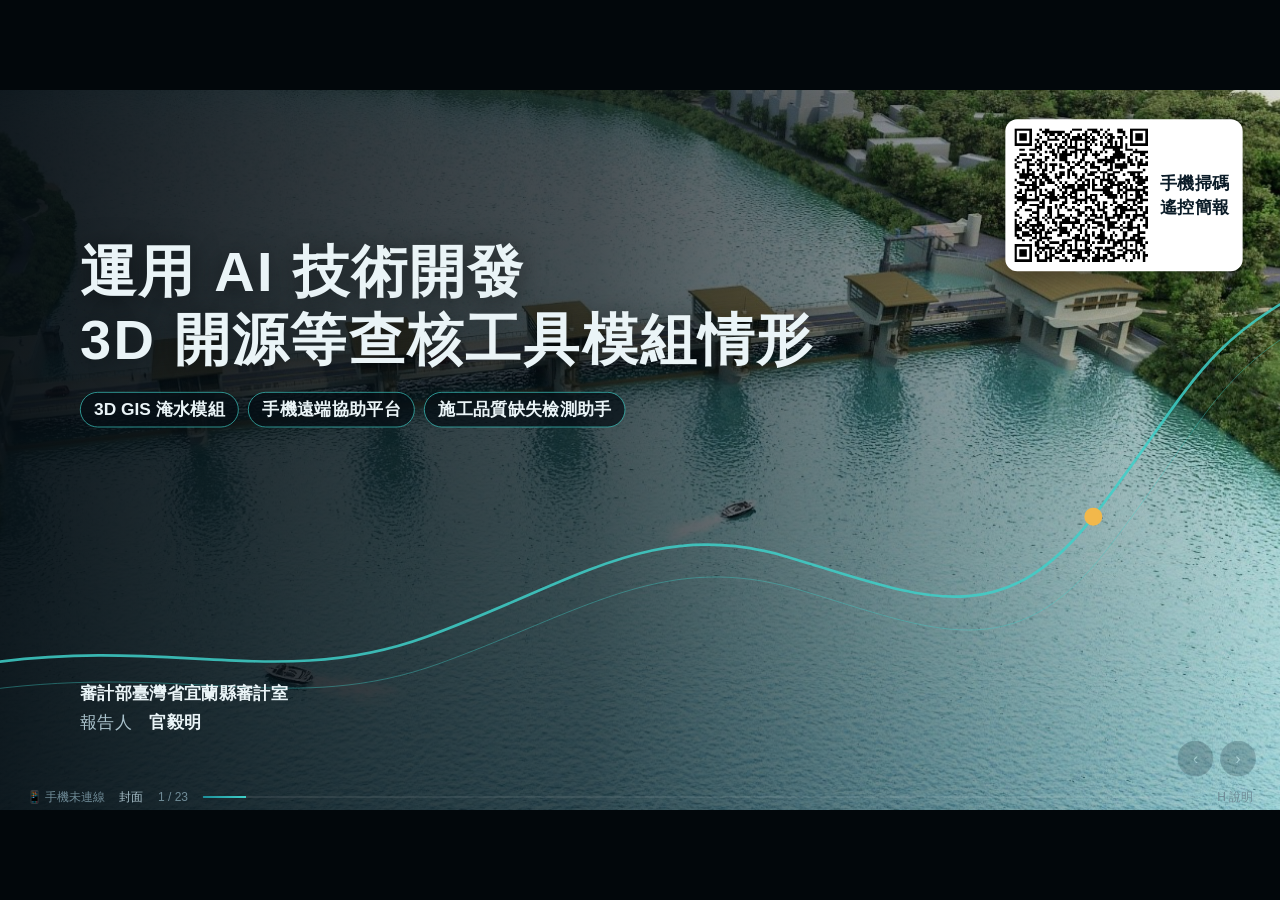
==== commit 1404141e: "fix(wujie-floodgate): 更新機關回覆內容與摘要，修正短片首幕連線，Copilot 上架圖移至下方 Co-Authored-By: Claude Opus 5.5 <noreply@" ====
--- a/wujie-floodgate/index.html
+++ b/wujie-floodgate/index.html
@@ -192,7 +192,7 @@
   </div>
 </section>
 
-<section class="slide" id="s-reply" data-part="2" data-sec="3D GIS 淹水模組" data-notes="左邊是審核通知的查核意見，依三個面向拆分；右邊是宜蘭縣政府的回覆。設計參數部分，縣府說明各流量情境下閘內最高水位皆能達到防洪保護標準；堤防部分，縣府表示依審計室意見遵照辦理；抽水站部分，縣府將增設 30 cms 的冬山河主流抽水站，超過減排所需的 25 cms，以增加防洪安全。">
+<section class="slide" id="s-reply" data-part="2" data-sec="3D GIS 淹水模組" data-notes="左邊是審核通知的查核意見，依三個面向拆分；右邊是宜蘭縣政府的回覆。設計參數部分，縣府說明各流量情境下閘內最高水位皆能達到防洪保護標準，並已檢討不可計效益，嗣後將於評估成果納入益本比檢討；堤防部分，已依宜蘭縣審計室意見納入後續建設計畫參考；抽水站部分，將增設 30 cms 的冬山河主流抽水站，超過減排所需的 25 cms，以增加防洪安全。">
   <div class="pad"><div class="kicker sk an" style="--pc:#5aa9ff"><span class="no">二</span>3D GIS 淹水模組</div>
     <h2 class="title an" style="--d:.15s">查核成果：<em>查核意見 ↔ 機關回覆</em></h2></div>
   <div class="rphead"><span>審核通知・查核意見</span><span>宜蘭縣政府回覆</span></div>
@@ -200,20 +200,20 @@
     <div class="rprow" style="--ac:#f2b84b">
       <div class="rpq an left" style="--d:0.4s"><em>(1) 設計參數需釐清</em><p>缺乏益本比分析選擇最佳方案，最終採保守數值設計，致益本比偏低</p></div>
       <svg class="rparr an fade" style="--d:0.6s" width="90" height="40" fill="none"><path d="M6 20 H76 M60 8 L80 20 L60 32" stroke="currentColor" stroke-width="5" stroke-linecap="round" stroke-linejoin="round"/></svg>
-      <div class="rpr an right" style="--d:0.8s"><p>「防洪設計水位採 EL+3.00 m，比較 Q10 計畫洪水 856、775 cms 及目標年 2070 年 1,088 cms，閘內最高水位分別為 EL+2.69、EL+2.68 及 EL+2.70，皆能達到防洪保護標準」</p><p>「除可計效益外，另有落實友善環境、推動文化觀光、促進稅收增加等不可計效益」</p></div>
+      <div class="rpr an right" style="--d:0.8s"><p>防洪設計水位採 EL+3.00 m，比較 Q10 計畫洪水 856、775 cms 及目標年 2070 年 1,088 cms，閘內最高水位分別為 EL+2.69、EL+2.68 及 EL+2.70，皆能達到防洪保護標準</p><p>除前開可計效益外，另已檢討落實友善環境、推動文化觀光、促進稅收增加等不可計效益之評估。嗣後依貴室意見注意於評估成果納入益本比檢討內容</p></div>
     </div>
     <div class="rprow" style="--ac:#ff6b5e">
       <div class="rpq an left" style="--d:0.9s"><em>(2) 工程計畫外堤防缺口</em><p>未將工區外堤防高程不足併入建設計畫解決，潛藏溢堤風險</p></div>
       <svg class="rparr an fade" style="--d:1.1s" width="90" height="40" fill="none"><path d="M6 20 H76 M60 8 L80 20 L60 32" stroke="currentColor" stroke-width="5" stroke-linecap="round" stroke-linejoin="round"/></svg>
-      <div class="rpr an right" style="--d:1.3s"><p>「餘依貴室意見遵照辦理」</p></div>
+      <div class="rpr an right" style="--d:1.3s"><p>已依宜蘭縣審計室意見納入後續建設計畫參考</p></div>
     </div>
     <div class="rprow" style="--ac:#3fd0c9">
       <div class="rpq an left" style="--d:1.4s"><em>(3) 極端狀況下需要加設抽水站（> 5 cms）</em><p>須仰賴冬山河兩岸抽水站降低洪災，尚乏抽水功能減損等極限情形之量化評估</p></div>
       <svg class="rparr an fade" style="--d:1.6s" width="90" height="40" fill="none"><path d="M6 20 H76 M60 8 L80 20 L60 32" stroke="currentColor" stroke-width="5" stroke-linecap="round" stroke-linejoin="round"/></svg>
-      <div class="rpr an right" style="--d:1.8s"><p>「兩岸抽水站減排 25 cms 之彈性做法，為增設 30 cms 之冬山河主流抽水站，以增加防洪之安全」</p></div>
-    </div>
-  </div>
-  <div class="rpnote an" style="--d:2.4s">機關回覆：增設 <b>30 cms</b> 主流抽水站（> 減排需求 25 cms），堤防與極限情形評估遵照辦理</div>
+      <div class="rpr an right" style="--d:1.8s"><p>兩岸抽水站減排 25 cms 之彈性做法，為增設 30 cms 之冬山河主流抽水站，以增加防洪之安全</p></div>
+    </div>
+  </div>
+  <div class="rpnote an" style="--d:2.4s">機關回覆摘要：補充不可計效益評估、嗣後納入<b>益本比檢討</b>；堤防缺口納入<b>後續建設計畫</b>參考；增設 <b>30 cms</b> 主流抽水站（&gt; 減排需求 25 cms）</div>
 </section>
 
 <section class="slide" id="s-filmA" data-part="2" data-sec="3D GIS 淹水模組" data-film="a" data-notes="（播放短片，無需口述。）
@@ -228,7 +228,7 @@
         <div class="rcard an left" style="--d:0.49s"><b>規劃期末</b><span>Q10 856 cms</span></div>
         <div class="rcard an left" style="--d:0.76s"><b>基本設計成果</b><span>Q10 775 cms｜目標年 1,088 cms</span></div>
       </div>
-      <svg style="position:absolute;left:560px;top:250px" width="260" height="560" fill="none"><path class="draw" style="--len:900;--d:0.98s;--dur:3s" d="M0 60 C 130 60, 130 120, 260 120 M0 270 C 130 270, 130 250, 260 250 M0 480 C 130 480, 130 380, 260 380 M0 480 C 130 480, 130 510, 260 510" stroke="#3fd0c9" stroke-width="3" stroke-dasharray="6 8"/></svg>
+      <svg style="position:absolute;left:560px;top:250px" width="280" height="420" fill="none"><path class="draw" style="--len:1400;--d:2.20s;--dur:2s" d="M0 44.5 C 140 44.5, 140 36, 280 36 M0 217.5 C 140 217.5, 140 120, 280 120 M0 390.5 C 140 390.5, 140 204, 280 204 M0 390.5 C 140 390.5, 140 288, 280 288" stroke="#3fd0c9" stroke-width="3" stroke-dasharray="6 8"/></svg>
       <div class="tcol">
         <div class="kicker an" style="--d:0.93s">審查意見追蹤（原意見 → 回復 → 落實）</div>
           <div class="trow an right" style="--d:1.09s"><b>設計流量</b><span>Q10 計畫洪水量設計值先後採 6 種不同標準</span><em class="">部分落實</em></div>
@@ -323,8 +323,8 @@
 
     <div class="scene" data-scene="e5">
       <div class="rplist film3">
-        <div class="rprow" style="--ac:#f2b84b"><div class="rpq an left" style="--d:0.30s"><em>(1) 設計參數需釐清</em></div><svg class="rparr an fade" style="--d:0.50s" width="90" height="40" fill="none"><path d="M6 20 H76 M60 8 L80 20 L60 32" stroke="currentColor" stroke-width="5" stroke-linecap="round" stroke-linejoin="round"/></svg><div class="rpr an right" style="--d:0.70s"><p>各流量情境閘內最高水位皆達防洪保護標準</p></div></div>
-        <div class="rprow" style="--ac:#ff6b5e"><div class="rpq an left" style="--d:1.50s"><em>(2) 工程計畫外堤防缺口</em></div><svg class="rparr an fade" style="--d:1.70s" width="90" height="40" fill="none"><path d="M6 20 H76 M60 8 L80 20 L60 32" stroke="currentColor" stroke-width="5" stroke-linecap="round" stroke-linejoin="round"/></svg><div class="rpr an right" style="--d:1.90s"><p>依審計室意見遵照辦理</p></div></div>
+        <div class="rprow" style="--ac:#f2b84b"><div class="rpq an left" style="--d:0.30s"><em>(1) 設計參數需釐清</em></div><svg class="rparr an fade" style="--d:0.50s" width="90" height="40" fill="none"><path d="M6 20 H76 M60 8 L80 20 L60 32" stroke="currentColor" stroke-width="5" stroke-linecap="round" stroke-linejoin="round"/></svg><div class="rpr an right" style="--d:0.70s"><p>補充不可計效益評估，嗣後納入益本比檢討</p></div></div>
+        <div class="rprow" style="--ac:#ff6b5e"><div class="rpq an left" style="--d:1.50s"><em>(2) 工程計畫外堤防缺口</em></div><svg class="rparr an fade" style="--d:1.70s" width="90" height="40" fill="none"><path d="M6 20 H76 M60 8 L80 20 L60 32" stroke="currentColor" stroke-width="5" stroke-linecap="round" stroke-linejoin="round"/></svg><div class="rpr an right" style="--d:1.90s"><p>納入後續建設計畫參考</p></div></div>
         <div class="rprow" style="--ac:#3fd0c9"><div class="rpq an left" style="--d:2.70s"><em>(3) 極端狀況下需要加設抽水站（> 5 cms）</em></div><svg class="rparr an fade" style="--d:2.90s" width="90" height="40" fill="none"><path d="M6 20 H76 M60 8 L80 20 L60 32" stroke="currentColor" stroke-width="5" stroke-linecap="round" stroke-linejoin="round"/></svg><div class="rpr an right" style="--d:3.10s"><p>增設 30 cms 冬山河主流抽水站</p></div></div>
       </div>
     </div>
--- a/wujie-floodgate/style.css
+++ b/wujie-floodgate/style.css
@@ -705,3 +705,8 @@
 .aspects.film3 .asp { min-height: 0; }
 .evleft { top: 296px; height: 570px; }
 .evright { top: 290px; }
+
+/* 18 頁：Copilot 上架圖移至右下 */
+#s-site .copilot { top: 760px; right: 120px; width: 560px; }
+
+#s-site .copilot { top: 776px; }
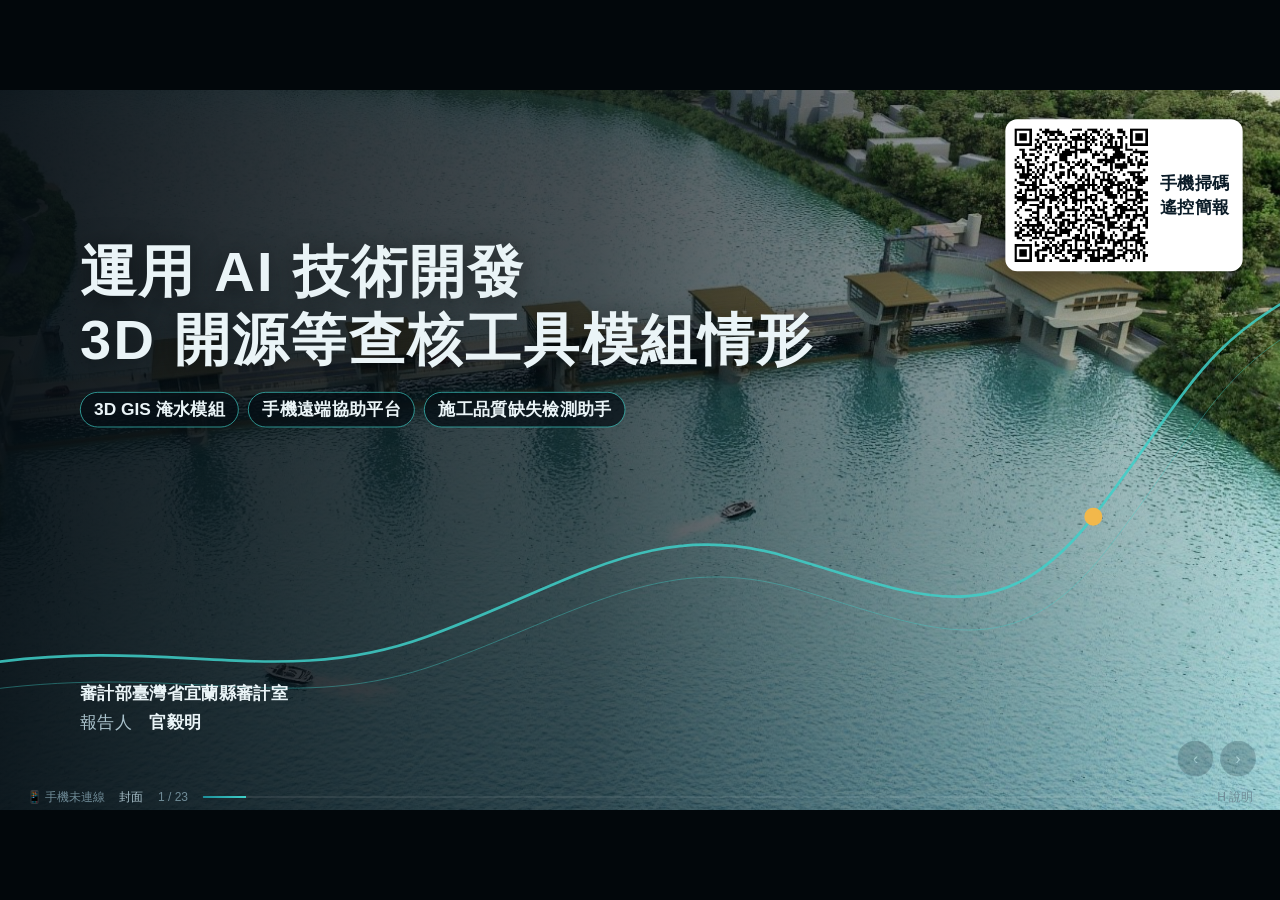
==== commit ef79fd38: "fix(wujie-floodgate): 第11頁置頂完整呈現審核通知建議意見標題 Co-Authored-By: Claude Opus 5.5 <noreply@anthropic.com>" ====
--- a/wujie-floodgate/index.html
+++ b/wujie-floodgate/index.html
@@ -195,6 +195,7 @@
 <section class="slide" id="s-reply" data-part="2" data-sec="3D GIS 淹水模組" data-notes="左邊是審核通知的查核意見，依三個面向拆分；右邊是宜蘭縣政府的回覆。設計參數部分，縣府說明各流量情境下閘內最高水位皆能達到防洪保護標準，並已檢討不可計效益，嗣後將於評估成果納入益本比檢討；堤防部分，已依宜蘭縣審計室意見納入後續建設計畫參考；抽水站部分，將增設 30 cms 的冬山河主流抽水站，超過減排所需的 25 cms，以增加防洪安全。">
   <div class="pad"><div class="kicker sk an" style="--pc:#5aa9ff"><span class="no">二</span>3D GIS 淹水模組</div>
     <h2 class="title an" style="--d:.15s">查核成果：<em>查核意見 ↔ 機關回覆</em></h2></div>
+  <div class="rptitle an" style="--d:.25s"><b>審核通知建議意見</b><p>設計五結防潮閘門改善工程缺乏益本比分析選擇最佳方案，最終採保守數值設計，致益本比偏低；未將工區外堤防高程不足併入建設計畫解決，潛藏溢堤風險；對於須仰賴冬山河兩岸抽水站降低洪災，尚乏抽水功能減損等極限情形之量化評估，允宜檢討改進，確保完工後達成長期防洪禦潮功能及保障冬山河沿岸地區安全</p></div>
   <div class="rphead"><span>審核通知・查核意見</span><span>宜蘭縣政府回覆</span></div>
   <div class="rplist">
     <div class="rprow" style="--ac:#f2b84b">
--- a/wujie-floodgate/style.css
+++ b/wujie-floodgate/style.css
@@ -710,3 +710,17 @@
 #s-site .copilot { top: 760px; right: 120px; width: 560px; }
 
 #s-site .copilot { top: 776px; }
+
+/* 11 頁：建議意見完整標題置頂，三項下移 */
+#s-reply .rptitle { position: absolute; left: 120px; right: 120px; top: 256px; padding: 16px 24px; border-radius: 16px; background: rgba(52,38,10,.55); border: 2px solid rgba(242,184,75,.65); }
+#s-reply .rptitle b { display: block; font-size: 22px; color: var(--amber); margin-bottom: 4px; }
+#s-reply .rptitle p { font-size: 22px; line-height: 1.55; color: #f5e7c8; }
+#s-reply .rphead { top: 410px; }
+#s-reply .rplist { top: 450px; gap: 14px; }
+#s-reply .rpq { padding: 12px 20px; }
+#s-reply .rpr { padding: 12px 20px; }
+#s-reply .rpnote { bottom: 70px; }
+
+#s-reply .rptitle { top: 274px; }
+#s-reply .rphead { top: 428px; }
+#s-reply .rplist { top: 468px; }
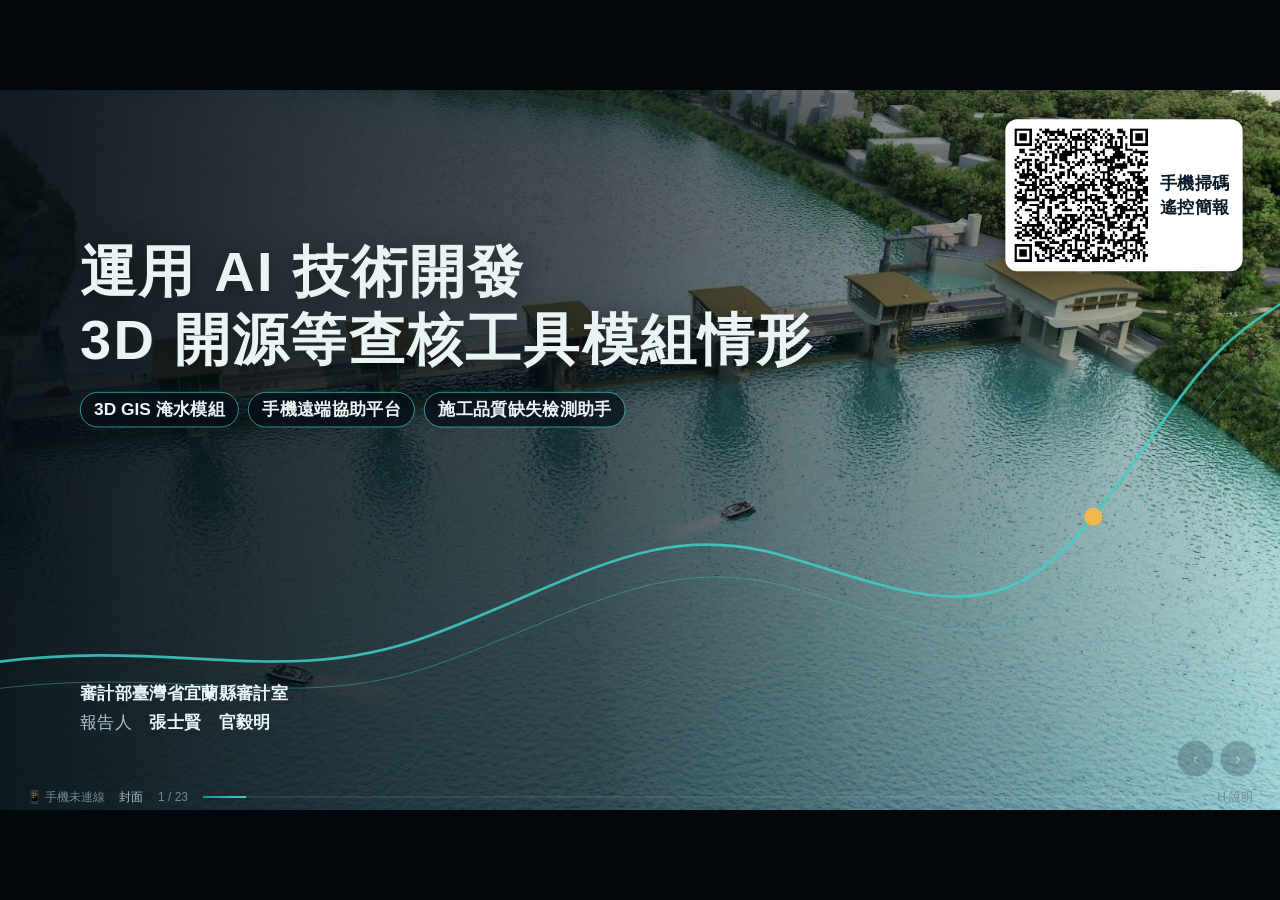
==== commit 14405468: "fix(wujie-floodgate): 報告人改為張士賢、官毅明；機關回覆統一用語並加句號 Co-Authored-By: Claude Opus 5.5 <noreply@anthropic.c" ====
--- a/wujie-floodgate/index.html
+++ b/wujie-floodgate/index.html
@@ -27,7 +27,7 @@
   </div>
   <div class="meta an" style="--d:1.6s">
     <b>審計部臺灣省宜蘭縣審計室</b><br>
-    報告人　<b>官毅明</b>
+    報告人　<b>張士賢　官毅明</b>
   </div>
 </section>
 
@@ -192,7 +192,7 @@
   </div>
 </section>
 
-<section class="slide" id="s-reply" data-part="2" data-sec="3D GIS 淹水模組" data-notes="左邊是審核通知的查核意見，依三個面向拆分；右邊是宜蘭縣政府的回覆。設計參數部分，縣府說明各流量情境下閘內最高水位皆能達到防洪保護標準，並已檢討不可計效益，嗣後將於評估成果納入益本比檢討；堤防部分，已依宜蘭縣審計室意見納入後續建設計畫參考；抽水站部分，將增設 30 cms 的冬山河主流抽水站，超過減排所需的 25 cms，以增加防洪安全。">
+<section class="slide" id="s-reply" data-part="2" data-sec="3D GIS 淹水模組" data-notes="左邊是審核通知的查核意見，依三個面向拆分；右邊是宜蘭縣政府的回覆。設計參數部分，縣府說明各流量情境下閘內最高水位皆能達到防洪保護標準，並已檢討不可計效益，嗣後將於評估成果納入益本比檢討；堤防部分，已依審核通知意見納入後續建設計畫參考；抽水站部分，將增設 30 cms 的冬山河主流抽水站，超過減排所需的 25 cms，以增加防洪安全。">
   <div class="pad"><div class="kicker sk an" style="--pc:#5aa9ff"><span class="no">二</span>3D GIS 淹水模組</div>
     <h2 class="title an" style="--d:.15s">查核成果：<em>查核意見 ↔ 機關回覆</em></h2></div>
   <div class="rptitle an" style="--d:.25s"><b>審核通知建議意見</b><p>設計五結防潮閘門改善工程缺乏益本比分析選擇最佳方案，最終採保守數值設計，致益本比偏低；未將工區外堤防高程不足併入建設計畫解決，潛藏溢堤風險；對於須仰賴冬山河兩岸抽水站降低洪災，尚乏抽水功能減損等極限情形之量化評估，允宜檢討改進，確保完工後達成長期防洪禦潮功能及保障冬山河沿岸地區安全</p></div>
@@ -201,17 +201,17 @@
     <div class="rprow" style="--ac:#f2b84b">
       <div class="rpq an left" style="--d:0.4s"><em>(1) 設計參數需釐清</em><p>缺乏益本比分析選擇最佳方案，最終採保守數值設計，致益本比偏低</p></div>
       <svg class="rparr an fade" style="--d:0.6s" width="90" height="40" fill="none"><path d="M6 20 H76 M60 8 L80 20 L60 32" stroke="currentColor" stroke-width="5" stroke-linecap="round" stroke-linejoin="round"/></svg>
-      <div class="rpr an right" style="--d:0.8s"><p>防洪設計水位採 EL+3.00 m，比較 Q10 計畫洪水 856、775 cms 及目標年 2070 年 1,088 cms，閘內最高水位分別為 EL+2.69、EL+2.68 及 EL+2.70，皆能達到防洪保護標準</p><p>除前開可計效益外，另已檢討落實友善環境、推動文化觀光、促進稅收增加等不可計效益之評估。嗣後依貴室意見注意於評估成果納入益本比檢討內容</p></div>
+      <div class="rpr an right" style="--d:0.8s"><p>防洪設計水位採 EL+3.00 m，比較 Q10 計畫洪水 856、775 cms 及目標年 2070 年 1,088 cms，閘內最高水位分別為 EL+2.69、EL+2.68 及 EL+2.70，皆能達到防洪保護標準。</p><p>除前開可計效益外，另已檢討落實友善環境、推動文化觀光、促進稅收增加等不可計效益之評估。嗣後依審核通知意見注意於評估成果納入益本比檢討內容。</p></div>
     </div>
     <div class="rprow" style="--ac:#ff6b5e">
       <div class="rpq an left" style="--d:0.9s"><em>(2) 工程計畫外堤防缺口</em><p>未將工區外堤防高程不足併入建設計畫解決，潛藏溢堤風險</p></div>
       <svg class="rparr an fade" style="--d:1.1s" width="90" height="40" fill="none"><path d="M6 20 H76 M60 8 L80 20 L60 32" stroke="currentColor" stroke-width="5" stroke-linecap="round" stroke-linejoin="round"/></svg>
-      <div class="rpr an right" style="--d:1.3s"><p>已依宜蘭縣審計室意見納入後續建設計畫參考</p></div>
+      <div class="rpr an right" style="--d:1.3s"><p>已依審核通知意見納入後續建設計畫參考。</p></div>
     </div>
     <div class="rprow" style="--ac:#3fd0c9">
       <div class="rpq an left" style="--d:1.4s"><em>(3) 極端狀況下需要加設抽水站（> 5 cms）</em><p>須仰賴冬山河兩岸抽水站降低洪災，尚乏抽水功能減損等極限情形之量化評估</p></div>
       <svg class="rparr an fade" style="--d:1.6s" width="90" height="40" fill="none"><path d="M6 20 H76 M60 8 L80 20 L60 32" stroke="currentColor" stroke-width="5" stroke-linecap="round" stroke-linejoin="round"/></svg>
-      <div class="rpr an right" style="--d:1.8s"><p>兩岸抽水站減排 25 cms 之彈性做法，為增設 30 cms 之冬山河主流抽水站，以增加防洪之安全</p></div>
+      <div class="rpr an right" style="--d:1.8s"><p>兩岸抽水站減排 25 cms 之彈性做法，為增設 30 cms 之冬山河主流抽水站，以增加防洪之安全。</p></div>
     </div>
   </div>
   <div class="rpnote an" style="--d:2.4s">機關回覆摘要：補充不可計效益評估、嗣後納入<b>益本比檢討</b>；堤防缺口納入<b>後續建設計畫</b>參考；增設 <b>30 cms</b> 主流抽水站（&gt; 減排需求 25 cms）</div>
